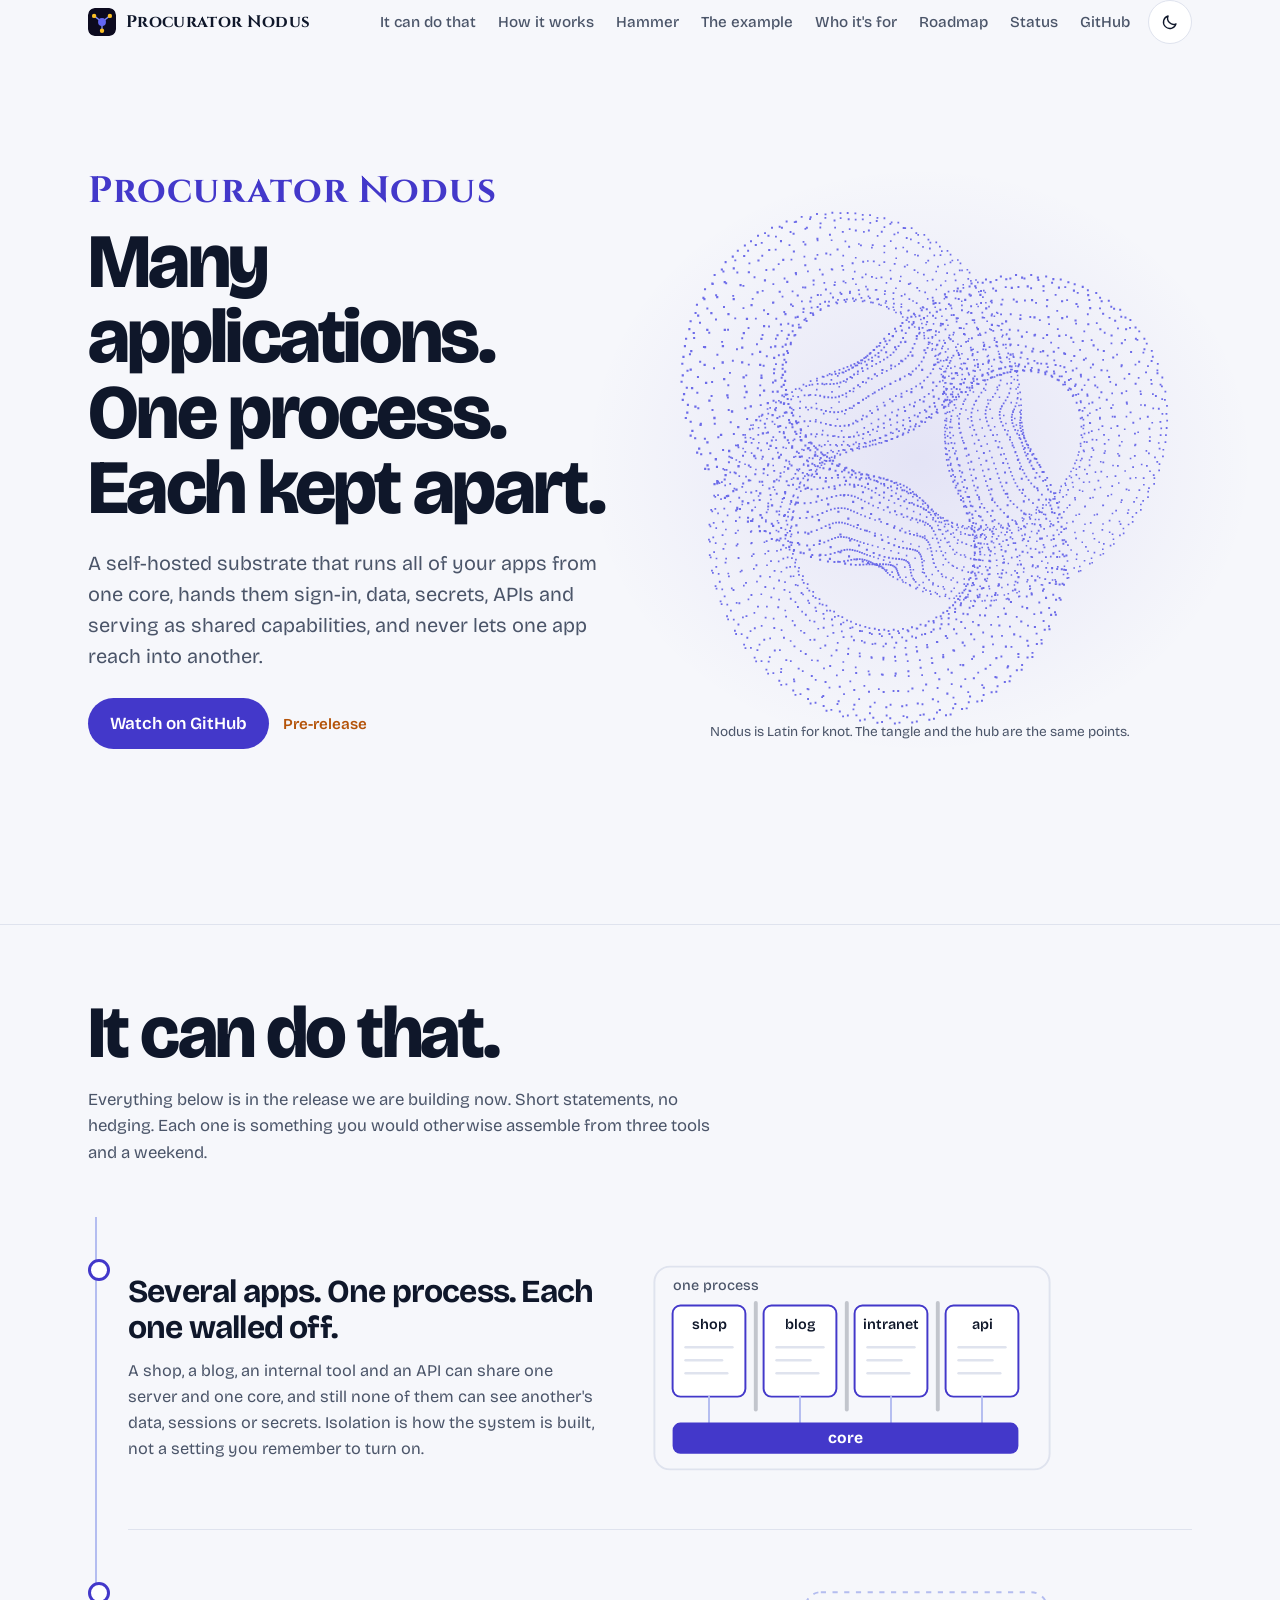
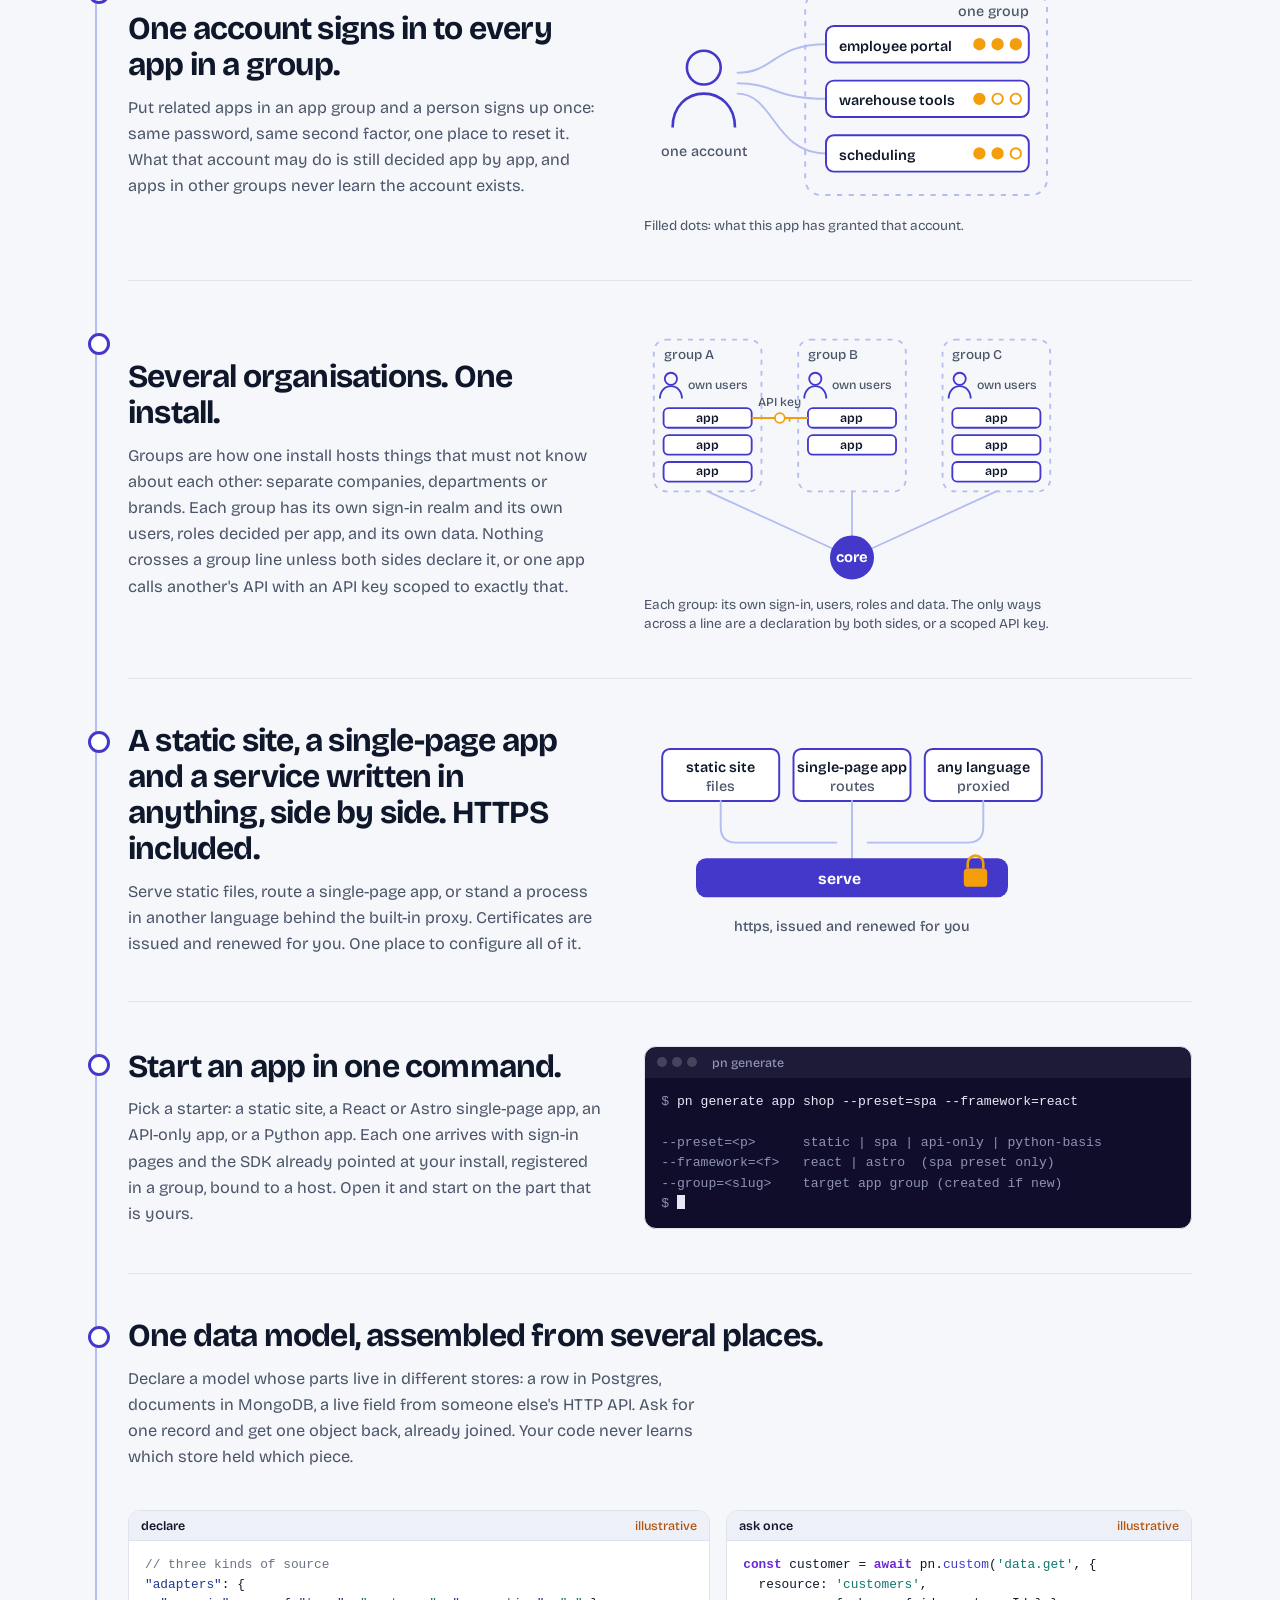
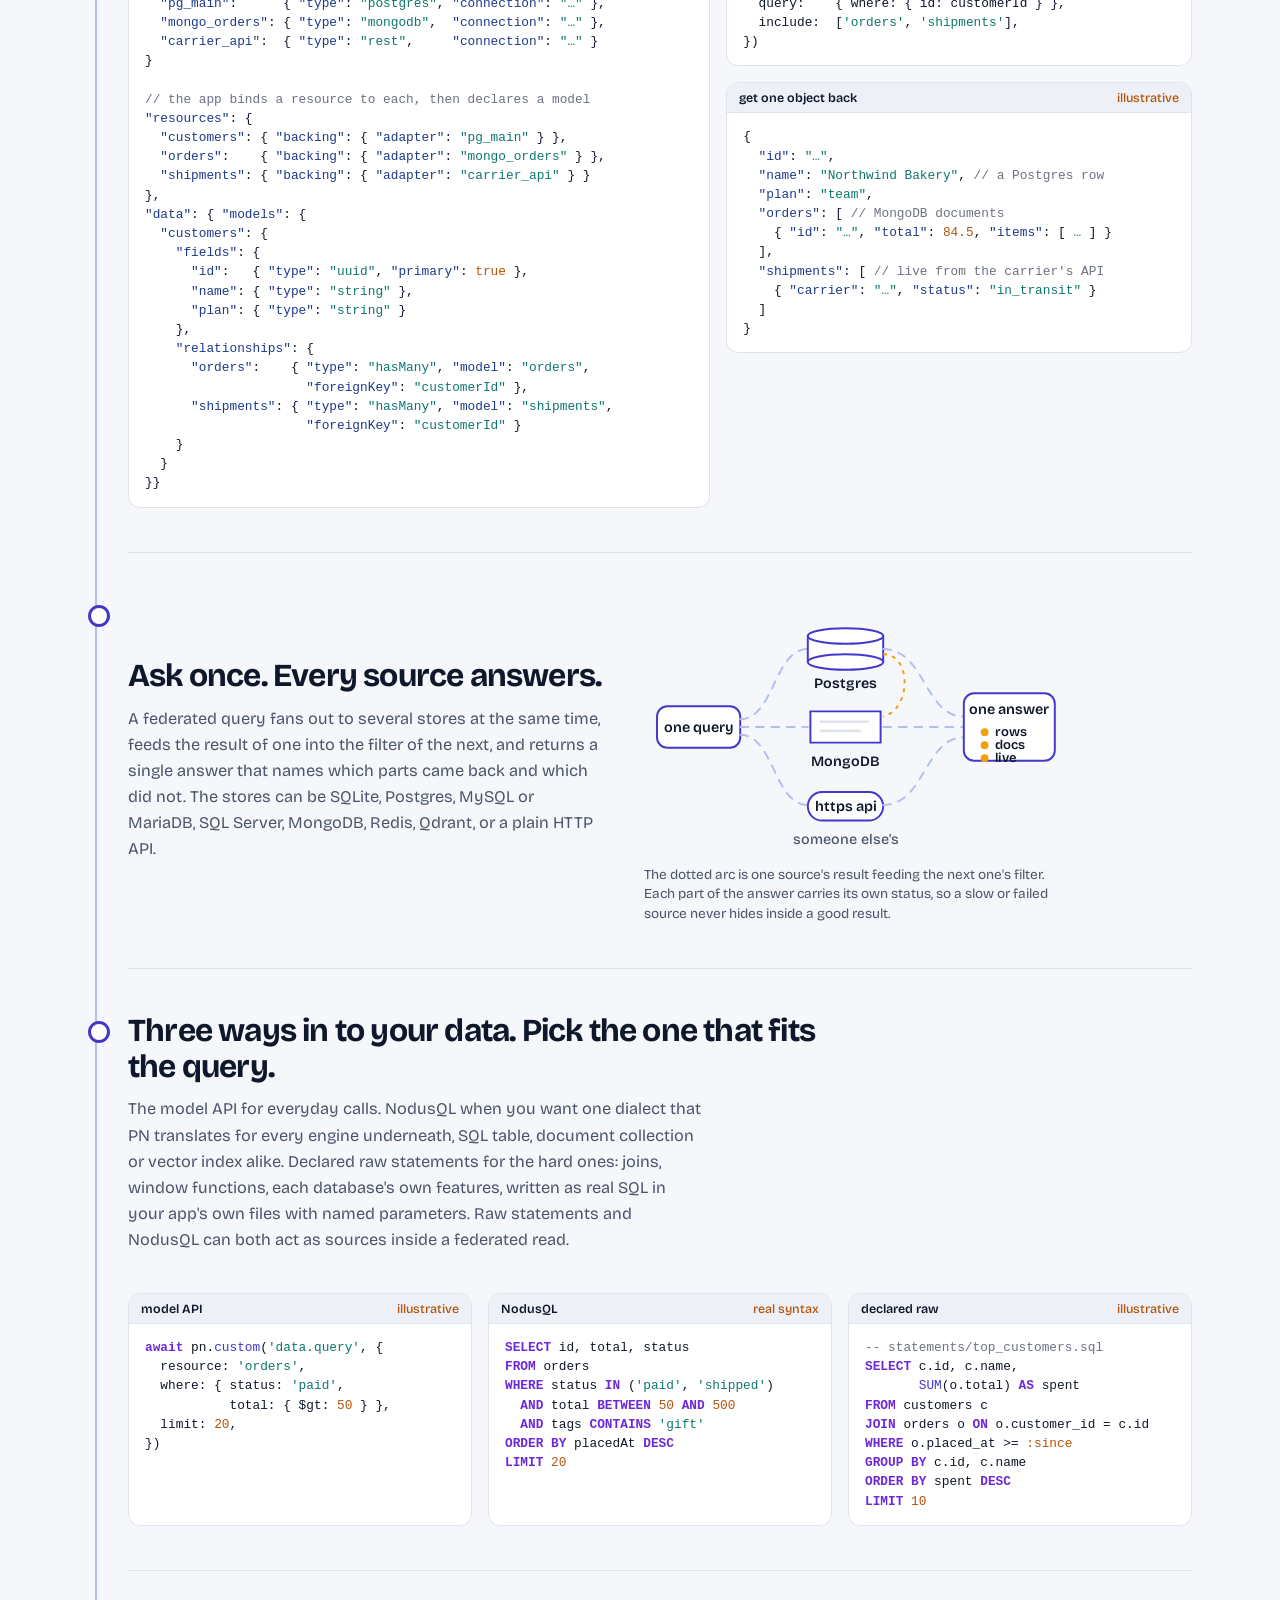
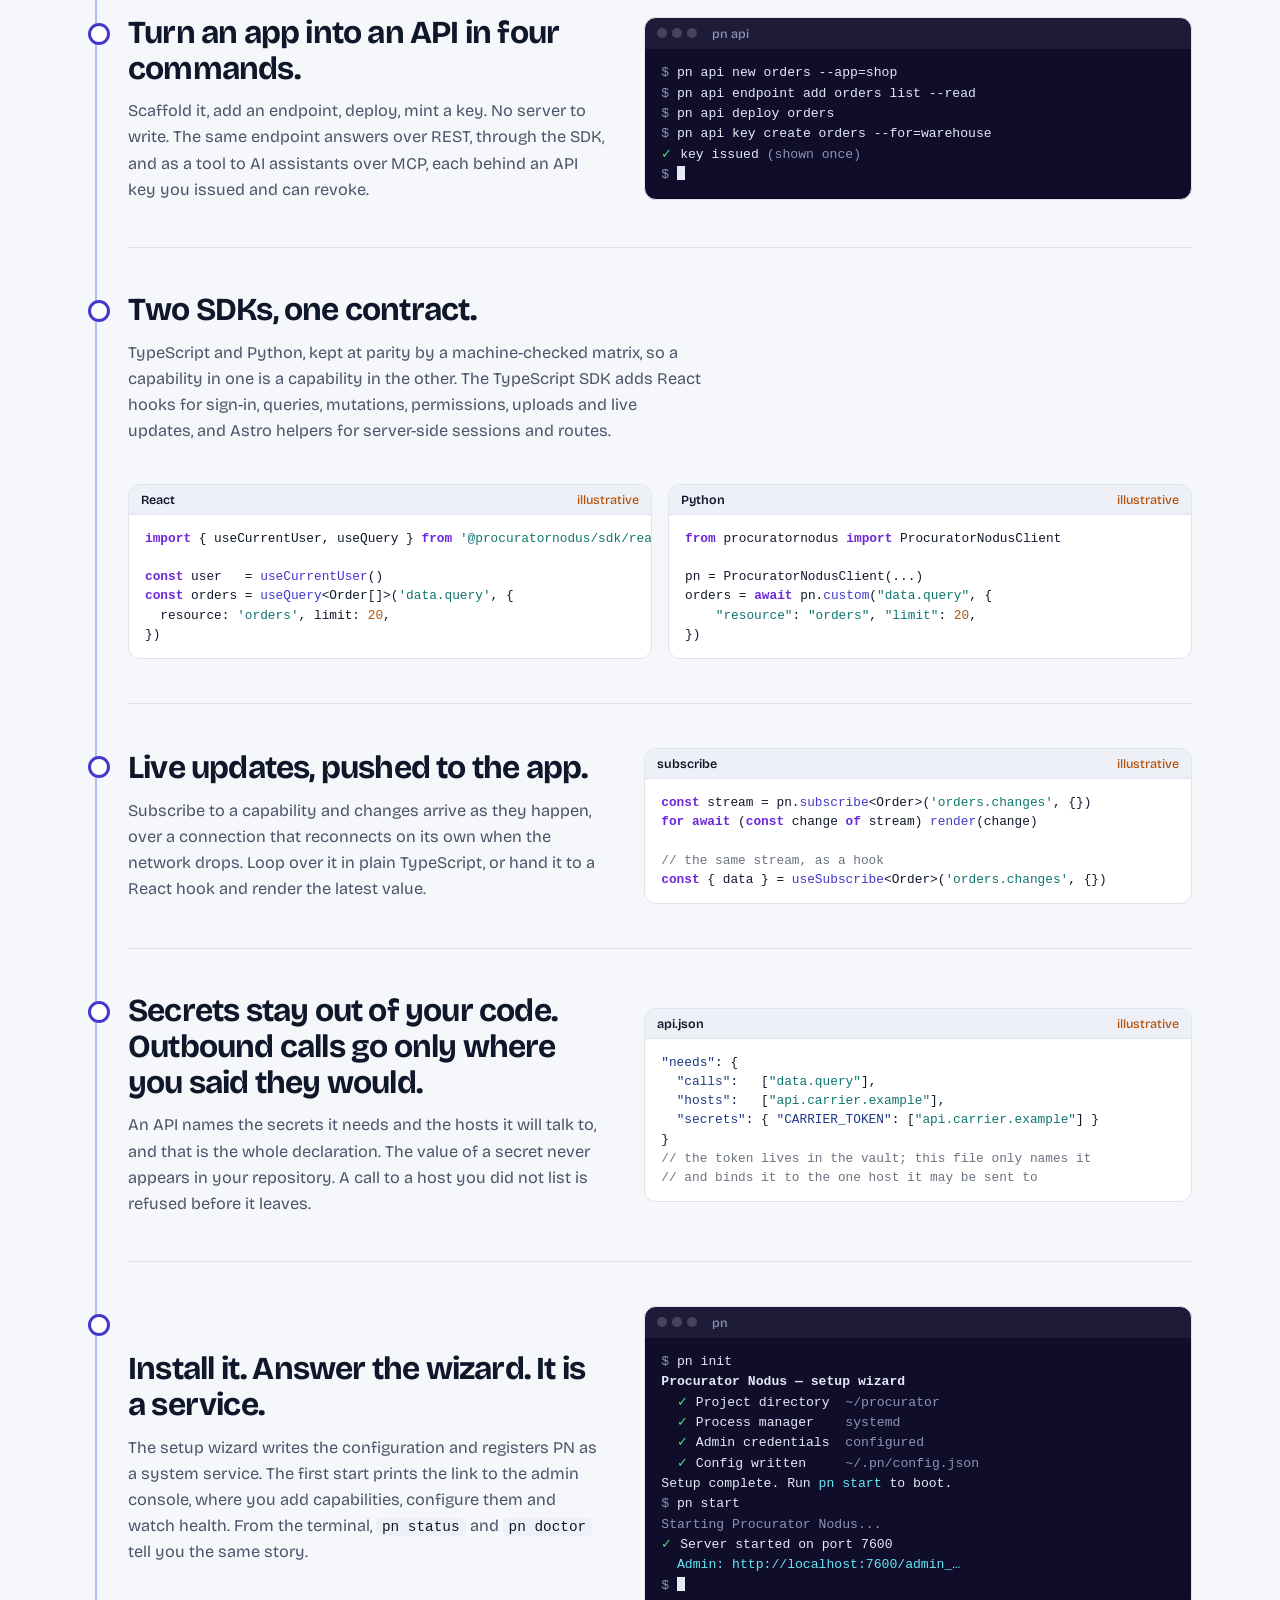
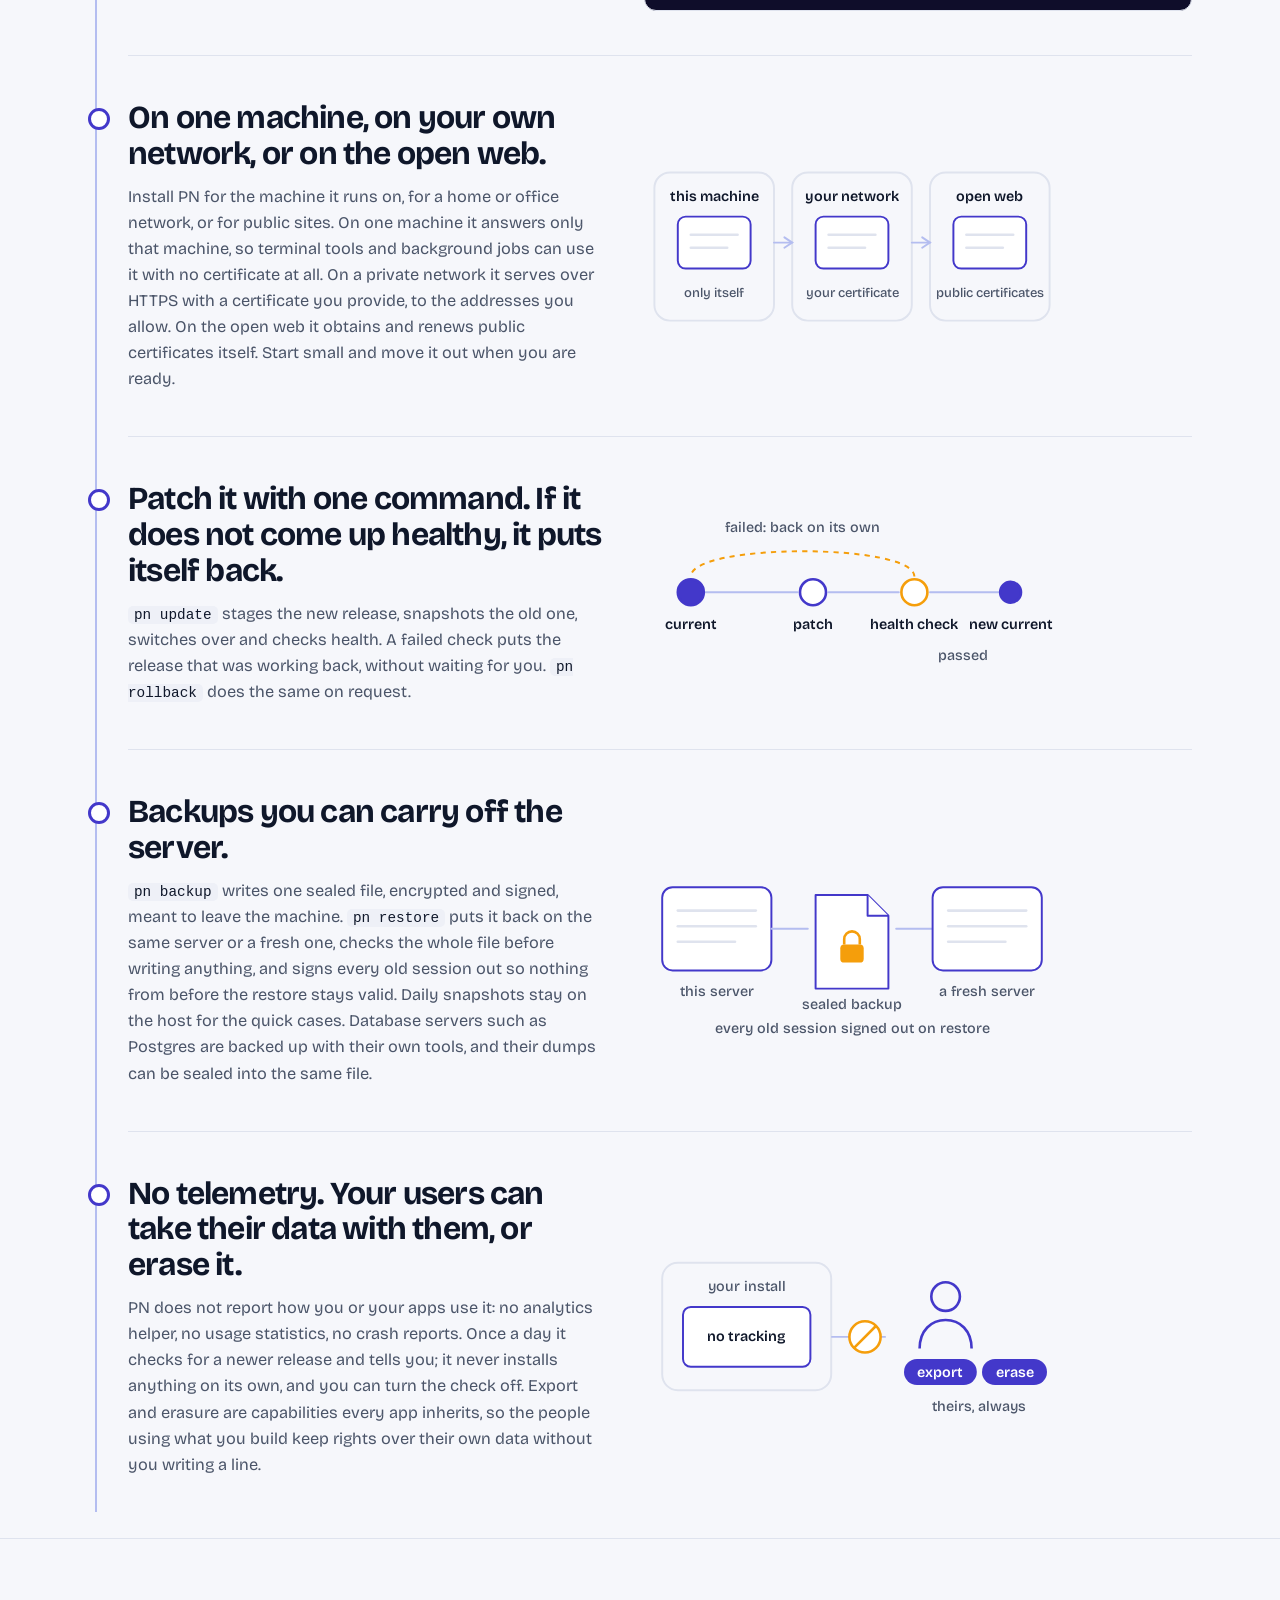
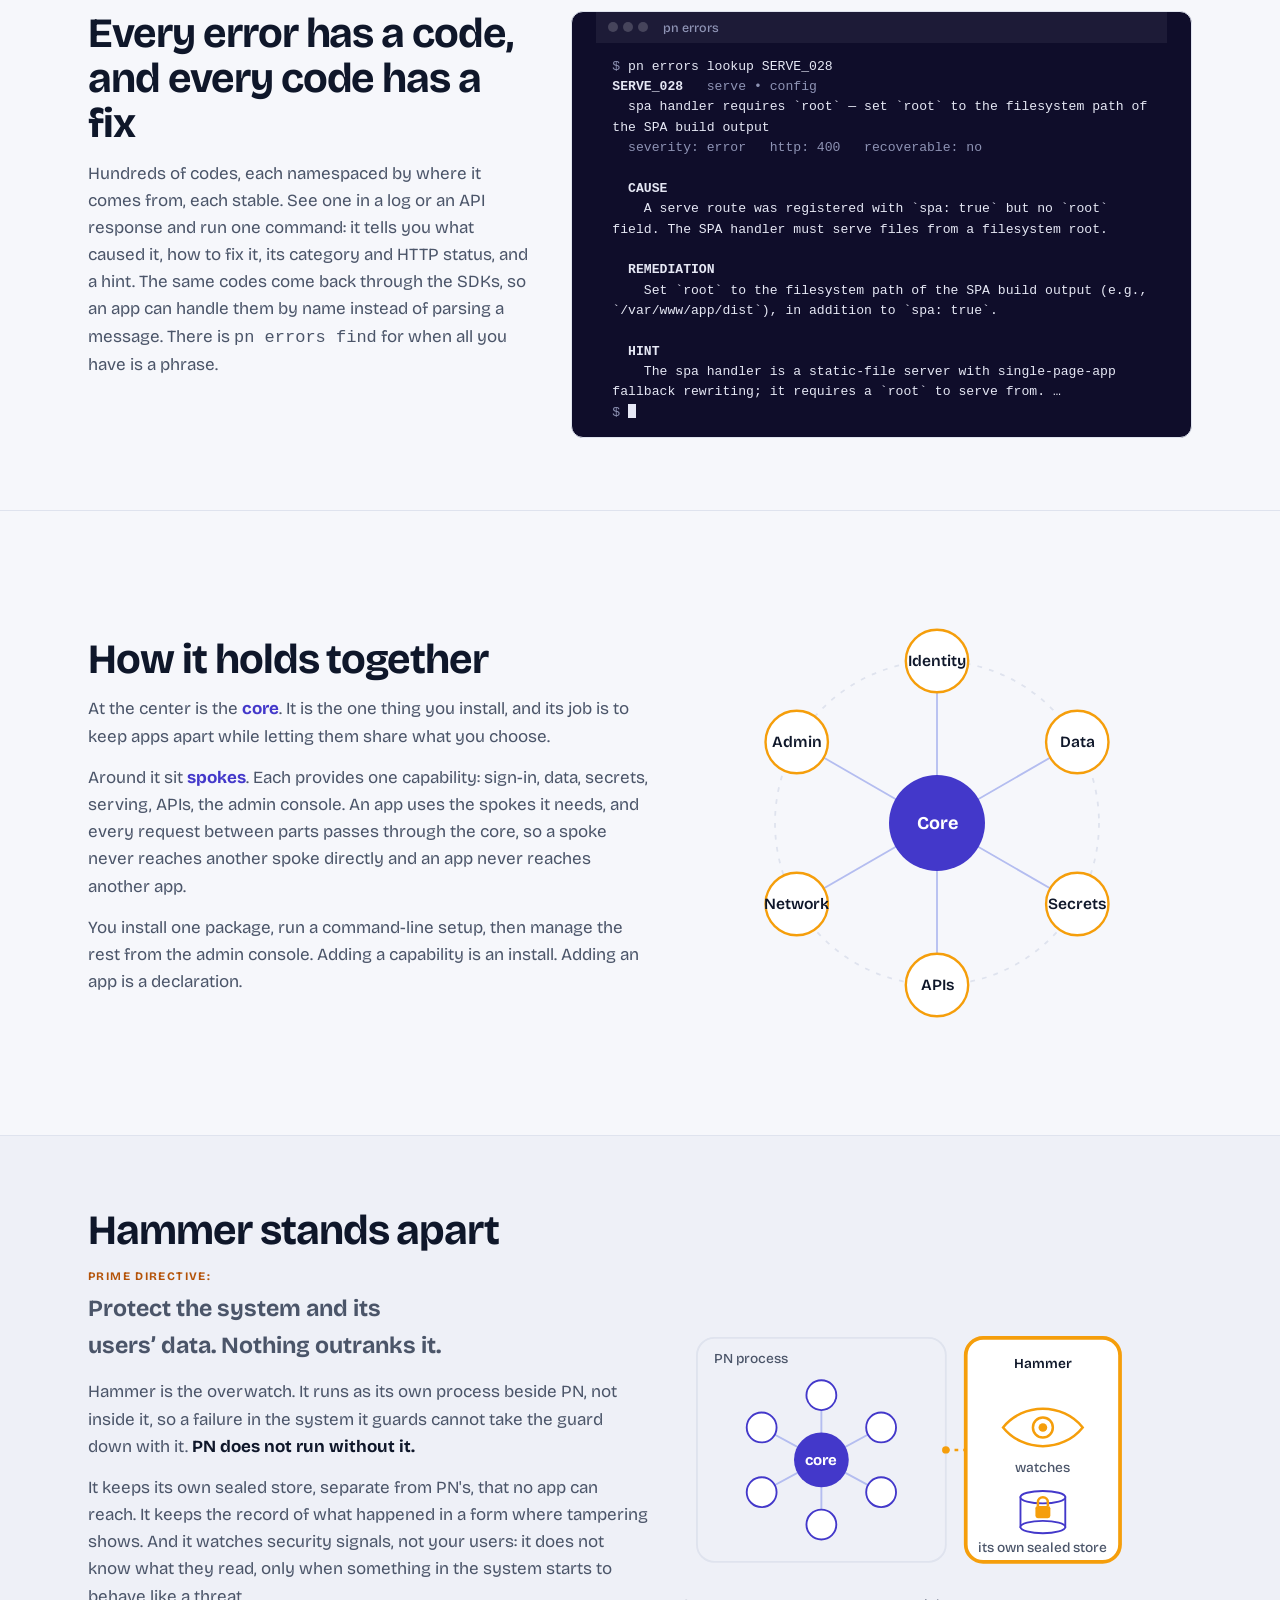
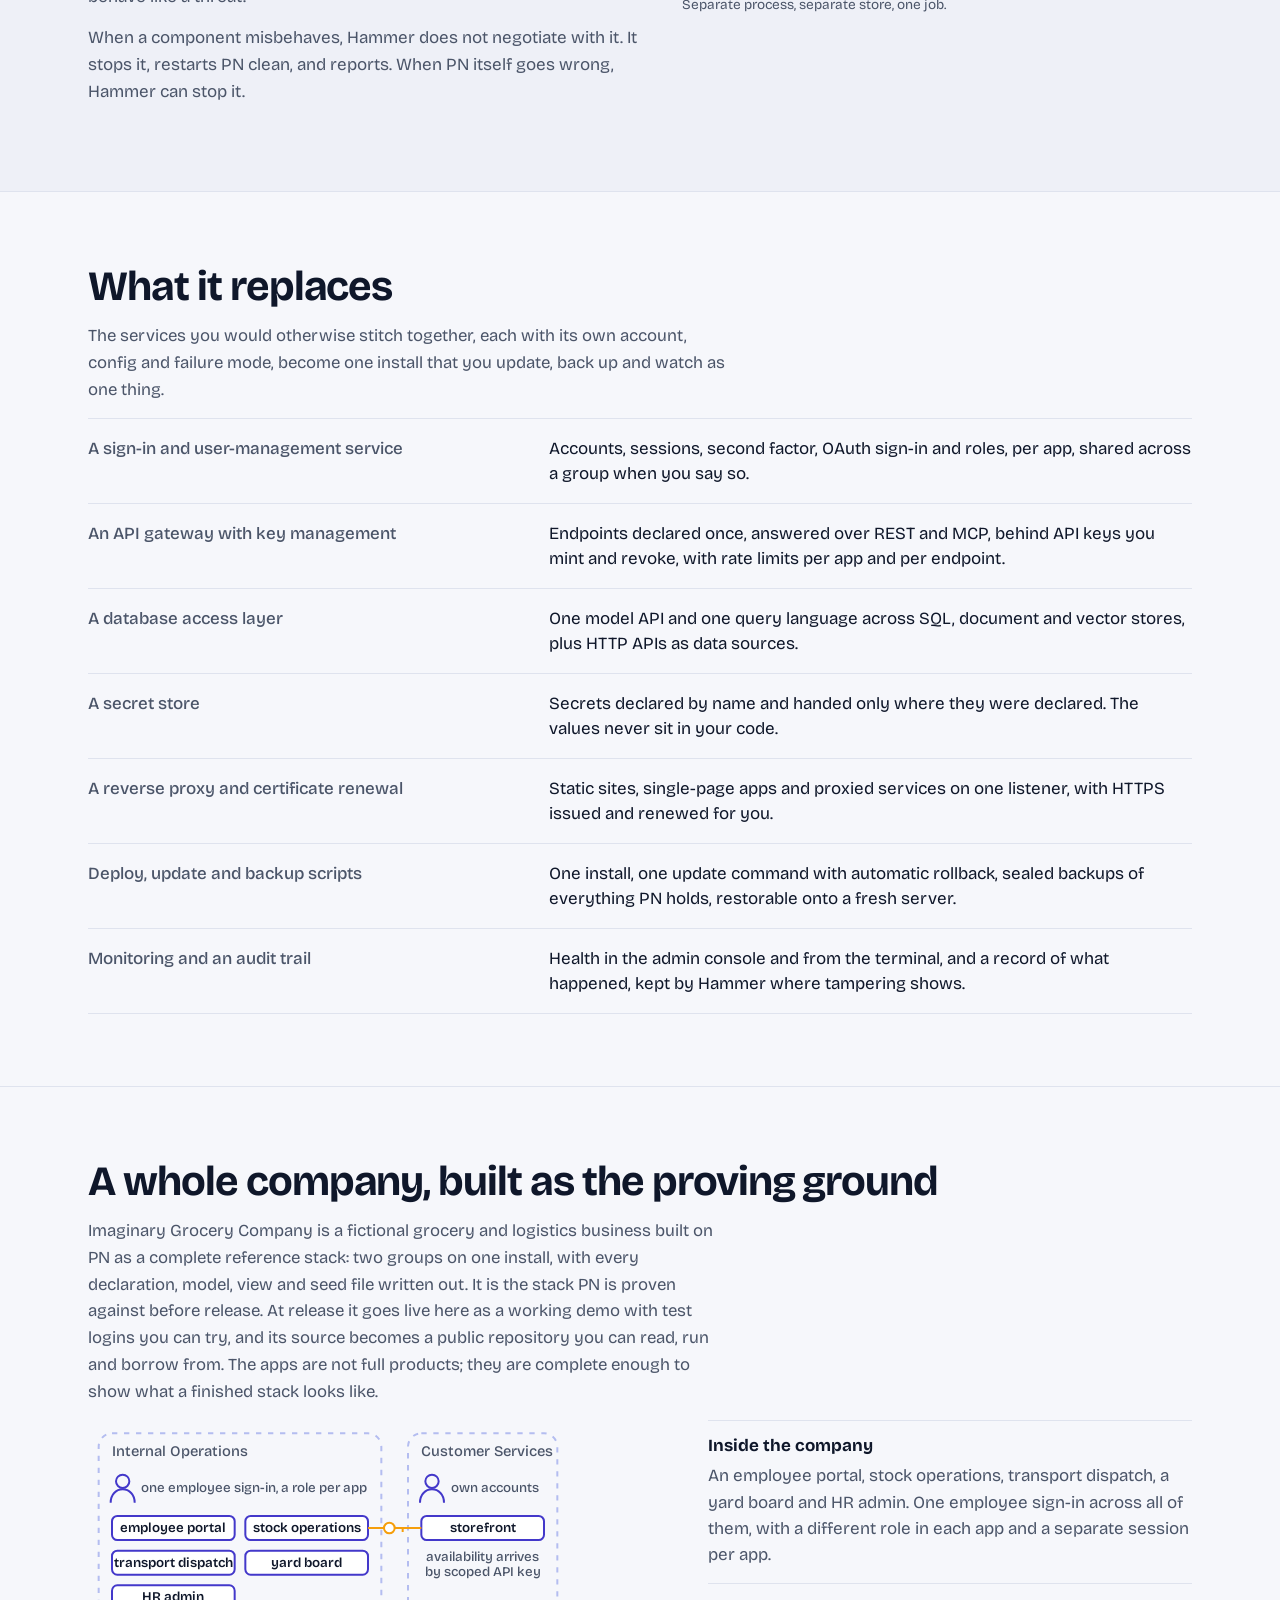
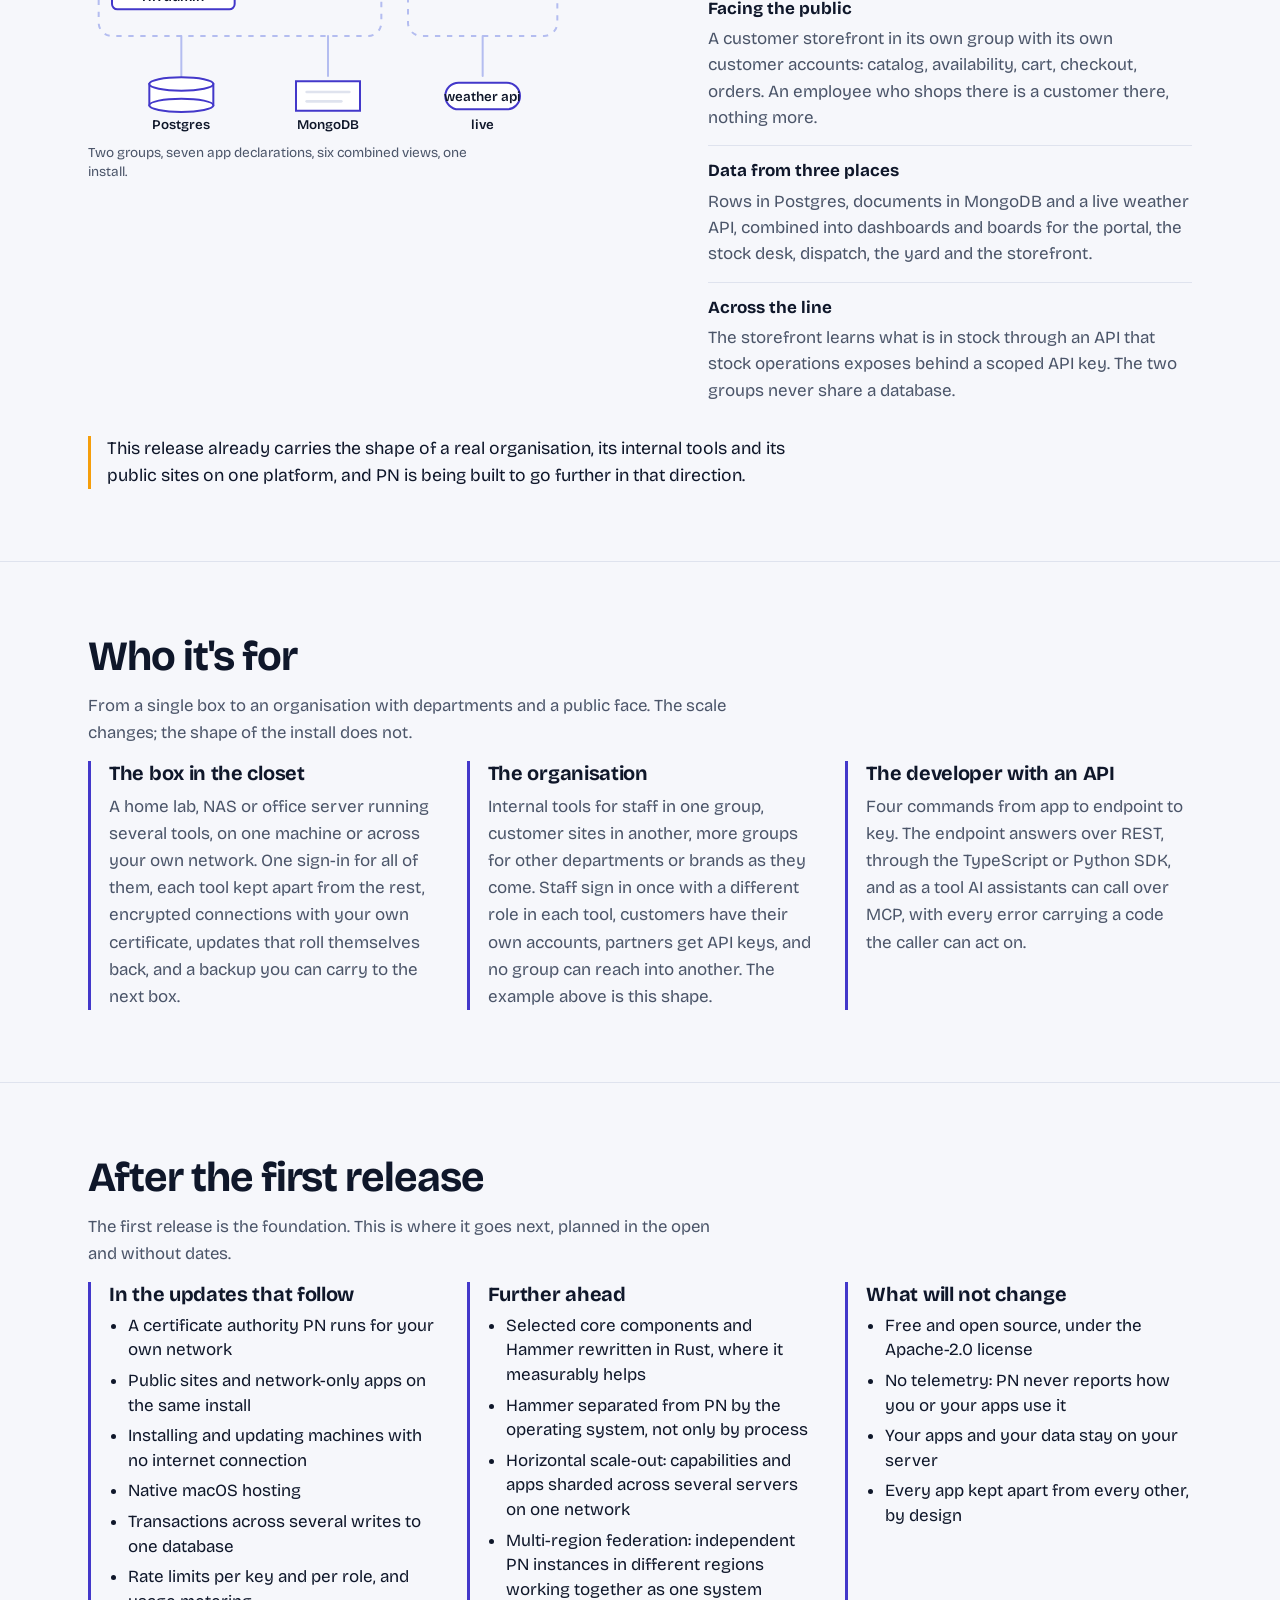
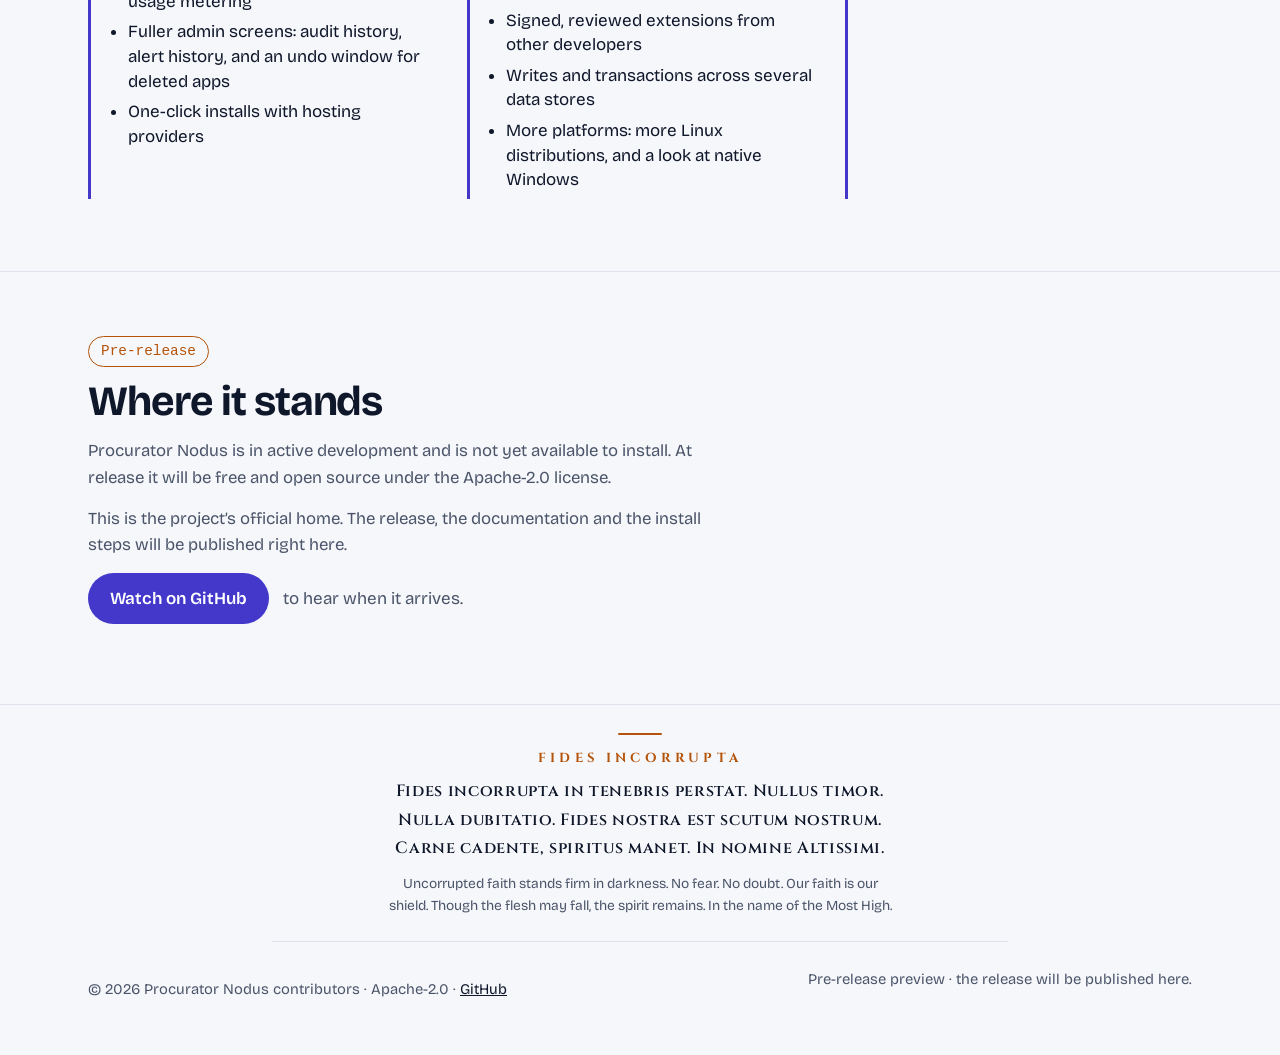
==== index.html @ a63493f1 "site: drop Deno from the more-platforms roadmap bullet" ====
<!doctype html>
<html lang="en">
<head>
<meta charset="utf-8">
<meta name="viewport" content="width=device-width,initial-scale=1">
<meta name="color-scheme" content="light dark">
<title>Procurator Nodus</title>
<meta name="description" content="Procurator Nodus runs many applications on one server from a single core, with identity, data, secrets, APIs and serving as shared capabilities, and keeps every application walled off from the rest. Pre-release. Free and open source at release.">
<meta property="og:title" content="Procurator Nodus">
<meta property="og:description" content="Many applications. One process. Each kept apart.">
<meta property="og:type" content="website">
<meta property="og:url" content="https://procuratornodus.com/">
<link rel="icon" href="favicon.svg" type="image/svg+xml">
<link rel="stylesheet" href="fonts/fonts.css">
<link rel="stylesheet" href="styles.css">
<script>try{var t=localStorage.getItem('pn-theme');if(t==='dark'||t==='light')document.documentElement.setAttribute('data-theme',t)}catch(e){}</script>
</head>
<body>
<a class="skip" href="#main">Skip to content</a>

<header class="top">
  <div class="wrap top-row">
    <a class="brand" href="./"><img src="favicon.svg" alt="" width="28" height="28"><span>Procurator Nodus</span></a>
    <nav class="nav" id="nav" aria-label="Page">
      <button type="button" class="menu-btn" id="menu-btn" aria-expanded="false" aria-controls="menu" aria-label="Page menu" hidden>
        <svg viewBox="0 0 24 24" aria-hidden="true" focusable="false"><path class="bars" d="M4 7h16M4 12h16M4 17h16"/><path class="x" d="M6 6l12 12M18 6 6 18"/></svg><span>Menu</span>
      </button>
      <ul class="menu" id="menu">
        <li><a href="#can">It can do that</a></li>
        <li><a href="#how">How it works</a></li>
        <li><a href="#hammer">Hammer</a></li>
        <li><a href="#igc">The example</a></li>
        <li><a href="#who">Who it's for</a></li>
        <li><a href="#roadmap">Roadmap</a></li>
        <li><a href="#status">Status</a></li>
        <li><a href="https://github.com/ProcuratorNodus">GitHub</a></li>
      </ul>
      <button type="button" class="theme" id="theme" aria-label="Switch to dark theme" aria-pressed="false">
        <svg viewBox="0 0 24 24" width="18" height="18" aria-hidden="true" focusable="false"><path class="sun" d="M12 4.5V2m0 20v-2.5M4.5 12H2m20 0h-2.5M6.1 6.1 4.3 4.3m15.4 15.4-1.8-1.8M6.1 17.9l-1.8 1.8M19.7 4.3l-1.8 1.8M12 7.5a4.5 4.5 0 1 0 0 9 4.5 4.5 0 0 0 0-9Z"/><path class="moon" d="M20 14.5A8 8 0 0 1 9.5 4a8.5 8.5 0 1 0 10.5 10.5Z"/></svg>
      </button>
    </nav>
  </div>
</header>

<main id="main">

  <!-- ─────────────── HERO: the knot ─────────────── -->
  <section class="hero" aria-labelledby="h1">
    <div class="wrap hero-grid">
      <div class="hero-text">
        <h1 id="h1" class="wordmark">Procurator Nodus</h1>
        <p class="statement">Many applications.<br>One process.<br>Each kept apart.</p>
        <p class="lede">A self-hosted substrate that runs all of your apps from one core, hands them sign-in, data, secrets, APIs and serving as shared capabilities, and never lets one app reach into another.</p>
        <div class="actions">
          <a class="btn" href="https://github.com/ProcuratorNodus">Watch on GitHub</a>
          <span class="pill">Pre-release</span>
        </div>
      </div>

      <div class="knot" id="knot">
        <svg class="knot-fallback" viewBox="0 0 64 64" role="img" aria-label="A trefoil knot drawn as a single looping line">
          <path d="M32 40.2 35.56 39.98 39.03 39.34 42.32 38.28 45.35 36.86 48.03 35.11 50.3 33.1 52.11 30.89 53.42 28.57 54.2 26.2 54.43 23.88 54.13 21.69 53.3 19.7 51.99 17.99 50.25 16.63 48.12 15.67 45.68 15.17 43.02 15.13 40.2 15.6 37.32 16.56 34.47 18.01 31.72 19.92 29.16 22.24 26.87 24.92 24.9 27.9 23.31 31.09 22.13 34.42 21.4 37.8 21.12 41.13 21.29 44.33 21.9 47.3 22.9 49.97 24.26 52.27 25.92 54.12 27.81 55.49 29.87 56.32 32 56.6 34.13 56.32 36.19 55.49 38.08 54.12 39.74 52.27 41.1 49.97 42.1 47.3 42.71 44.33 42.88 41.13 42.6 37.8 41.87 34.42 40.69 31.09 39.1 27.9 37.13 24.92 34.84 22.24 32.28 19.92 29.53 18.01 26.68 16.56 23.8 15.6 20.98 15.13 18.32 15.17 15.88 15.67 13.75 16.63 12.01 17.99 10.7 19.7 9.87 21.69 9.57 23.88 9.8 26.2 10.58 28.57 11.89 30.89 13.7 33.1 15.97 35.11 18.65 36.86 21.68 38.28 24.97 39.34 28.44 39.98 32 40.2Z" fill="none" stroke="currentColor" stroke-width="2.6" stroke-linecap="round" stroke-linejoin="round"/>
        </svg>
        <canvas id="knot-canvas" class="knot-canvas" aria-hidden="true"></canvas>
        <p class="knot-note">Nodus is Latin for knot. The tangle and the hub are the same points.</p>
      </div>
    </div>
  </section>

  <!-- ─────────────── IT CAN DO THAT ─────────────── -->
  <section class="can" id="can" aria-labelledby="can-h">
    <div class="wrap">
      <h2 id="can-h" class="big">It can do that.</h2>
      <p class="intro">Everything below is in the release we are building now. Short statements, no hedging. Each one is something you would otherwise assemble from three tools and a weekend.</p>

      <ol class="ledger">

        <!-- 1 · isolation -->
        <li class="row">
          <div class="say">
            <h3>Several apps. One process. Each one walled off.</h3>
            <p>A shop, a blog, an internal tool and an API can share one server and one core, and still none of them can see another's data, sessions or secrets. Isolation is how the system is built, not a setting you remember to turn on.</p>
          </div>
          <figure class="vis">
            <svg class="vg" viewBox="0 0 320 180" role="img" aria-label="Four apps standing side by side inside one process, separated by walls, all connected downward to one core">
              <rect class="frame" x="8" y="12" width="304" height="156" rx="12"/>
              <text class="lbl muted" x="22" y="30">one process</text>
              <g class="walls"><line x1="86" y1="40" x2="86" y2="122"/><line x1="156" y1="40" x2="156" y2="122"/><line x1="226" y1="40" x2="226" y2="122"/></g>
              <g class="app"><rect x="22" y="42" width="56" height="70" rx="6"/><text class="lbl" x="50" y="60" text-anchor="middle">shop</text><line x1="32" y1="74" x2="68" y2="74"/><line x1="32" y1="84" x2="60" y2="84"/><line x1="32" y1="94" x2="64" y2="94"/></g>
              <g class="app"><rect x="92" y="42" width="56" height="70" rx="6"/><text class="lbl" x="120" y="60" text-anchor="middle">blog</text><line x1="102" y1="74" x2="138" y2="74"/><line x1="102" y1="84" x2="128" y2="84"/><line x1="102" y1="94" x2="134" y2="94"/></g>
              <g class="app"><rect x="162" y="42" width="56" height="70" rx="6"/><text class="lbl" x="190" y="60" text-anchor="middle">intranet</text><line x1="172" y1="74" x2="208" y2="74"/><line x1="172" y1="84" x2="198" y2="84"/><line x1="172" y1="94" x2="204" y2="94"/></g>
              <g class="app"><rect x="232" y="42" width="56" height="70" rx="6"/><text class="lbl" x="260" y="60" text-anchor="middle">api</text><line x1="242" y1="74" x2="278" y2="74"/><line x1="242" y1="84" x2="268" y2="84"/><line x1="242" y1="94" x2="274" y2="94"/></g>
              <g class="ln"><line x1="50" y1="112" x2="50" y2="132"/><line x1="120" y1="112" x2="120" y2="132"/><line x1="190" y1="112" x2="190" y2="132"/><line x1="260" y1="112" x2="260" y2="132"/></g>
              <rect class="core" x="22" y="132" width="266" height="24" rx="6"/>
              <text class="corelbl" x="155" y="148" text-anchor="middle">core</text>
            </svg>
          </figure>
        </li>

        <!-- 2 · group identity -->
        <li class="row">
          <div class="say">
            <h3>One account signs in to every app in a group.</h3>
            <p>Put related apps in an app group and a person signs up once: same password, same second factor, one place to reset it. What that account may do is still decided app by app, and apps in other groups never learn the account exists.</p>
          </div>
          <figure class="vis">
            <svg class="vg" viewBox="0 0 320 180" role="img" aria-label="One person connected to three applications inside a dotted group boundary; each application shows a different set of granted permissions">
              <g class="person"><circle cx="46" cy="72" r="13"/><path d="M22 118c0-16 11-26 24-26s24 10 24 26"/></g>
              <text class="lbl muted" x="46" y="140" text-anchor="middle">one account</text>
              <rect class="group" x="124" y="14" width="186" height="156" rx="12"/>
              <text class="lbl muted" x="296" y="32" text-anchor="end">one group</text>
              <g class="ln"><path d="M72 76 C 100 76, 100 54, 140 54"/><path d="M72 84 C 100 84, 100 96, 140 96"/><path d="M72 92 C 100 92, 100 138, 140 138"/></g>
              <g class="app"><rect x="140" y="40" width="156" height="28" rx="6"/><text class="lbl" x="150" y="59">employee portal</text><g class="dots"><circle cx="258" cy="54" r="4" class="on"/><circle cx="272" cy="54" r="4" class="on"/><circle cx="286" cy="54" r="4" class="on"/></g></g>
              <g class="app"><rect x="140" y="82" width="156" height="28" rx="6"/><text class="lbl" x="150" y="101">warehouse tools</text><g class="dots"><circle cx="258" cy="96" r="4" class="on"/><circle cx="272" cy="96" r="4"/><circle cx="286" cy="96" r="4"/></g></g>
              <g class="app"><rect x="140" y="124" width="156" height="28" rx="6"/><text class="lbl" x="150" y="143">scheduling</text><g class="dots"><circle cx="258" cy="138" r="4" class="on"/><circle cx="272" cy="138" r="4" class="on"/><circle cx="286" cy="138" r="4"/></g></g>
            </svg>
            <figcaption>Filled dots: what this app has granted that account.</figcaption>
          </figure>
        </li>

        <!-- several groups on one install -->
        <li class="row">
          <div class="say">
            <h3>Several organisations. One install.</h3>
            <p>Groups are how one install hosts things that must not know about each other: separate companies, departments or brands. Each group has its own sign-in realm and its own users, roles decided per app, and its own data. Nothing crosses a group line unless both sides declare it, or one app calls another's API with an API key scoped to exactly that.</p>
          </div>
          <figure class="vis">
            <svg class="vg" viewBox="0 0 340 214" role="img" aria-label="Three separate dashed group boundaries, each holding its own users and applications, all standing on one core; a single scoped-key arrow links one application in the first group to one in the second">
              <g class="group-box"><rect class="group" x="8" y="12" width="88" height="124" rx="10"/><text class="lbl muted" x="16" y="28">group A</text><g class="person sm"><circle cx="22" cy="44" r="5"/><path d="M13 60c0-6 4-10 9-10s9 4 9 10"/></g><text class="lbl tiny muted" x="36" y="52">own users</text><g class="app"><rect x="16" y="68" width="72" height="16" rx="4"/><text class="lbl tiny" x="52" y="79" text-anchor="middle">app</text></g><g class="app"><rect x="16" y="90" width="72" height="16" rx="4"/><text class="lbl tiny" x="52" y="101" text-anchor="middle">app</text></g><g class="app"><rect x="16" y="112" width="72" height="16" rx="4"/><text class="lbl tiny" x="52" y="123" text-anchor="middle">app</text></g></g>
              <g class="group-box"><rect class="group" x="126" y="12" width="88" height="124" rx="10"/><text class="lbl muted" x="134" y="28">group B</text><g class="person sm"><circle cx="140" cy="44" r="5"/><path d="M131 60c0-6 4-10 9-10s9 4 9 10"/></g><text class="lbl tiny muted" x="154" y="52">own users</text><g class="app"><rect x="134" y="68" width="72" height="16" rx="4"/><text class="lbl tiny" x="170" y="79" text-anchor="middle">app</text></g><g class="app"><rect x="134" y="90" width="72" height="16" rx="4"/><text class="lbl tiny" x="170" y="101" text-anchor="middle">app</text></g></g>
              <g class="group-box"><rect class="group" x="244" y="12" width="88" height="124" rx="10"/><text class="lbl muted" x="252" y="28">group C</text><g class="person sm"><circle cx="258" cy="44" r="5"/><path d="M249 60c0-6 4-10 9-10s9 4 9 10"/></g><text class="lbl tiny muted" x="272" y="52">own users</text><g class="app"><rect x="252" y="68" width="72" height="16" rx="4"/><text class="lbl tiny" x="288" y="79" text-anchor="middle">app</text></g><g class="app"><rect x="252" y="90" width="72" height="16" rx="4"/><text class="lbl tiny" x="288" y="101" text-anchor="middle">app</text></g><g class="app"><rect x="252" y="112" width="72" height="16" rx="4"/><text class="lbl tiny" x="288" y="123" text-anchor="middle">app</text></g></g>
              <g class="keylink"><line x1="88" y1="76" x2="134" y2="76"/><circle cx="111" cy="76" r="4"/><line x1="115" y1="76" x2="121" y2="76"/><line x1="119" y1="76" x2="119" y2="79"/></g>
              <text class="lbl tiny muted" x="111" y="66" text-anchor="middle">API key</text>
              <g class="ln"><line x1="52" y1="136" x2="170" y2="190"/><line x1="170" y1="136" x2="170" y2="190"/><line x1="288" y1="136" x2="170" y2="190"/></g>
              <circle class="core" cx="170" cy="190" r="18"/>
              <text class="corelbl" x="170" y="194" text-anchor="middle">core</text>
            </svg>
            <figcaption>Each group: its own sign-in, users, roles and data. The only ways across a line are a declaration by both sides, or a scoped API key.</figcaption>
          </figure>
        </li>

        <!-- 3 · serve -->
        <li class="row">
          <div class="say">
            <h3>A static site, a single-page app and a service written in anything, side by side. HTTPS included.</h3>
            <p>Serve static files, route a single-page app, or stand a process in another language behind the built-in proxy. Certificates are issued and renewed for you. One place to configure all of it.</p>
          </div>
          <figure class="vis">
            <svg class="vg" viewBox="0 0 320 180" role="img" aria-label="Three kinds of application feeding one serving layer that carries an HTTPS lock">
              <g class="app"><rect x="14" y="20" width="90" height="40" rx="6"/><text class="lbl" x="59" y="38" text-anchor="middle">static site</text><text class="lbl muted" x="59" y="52" text-anchor="middle">files</text></g>
              <g class="app"><rect x="115" y="20" width="90" height="40" rx="6"/><text class="lbl" x="160" y="38" text-anchor="middle">single-page app</text><text class="lbl muted" x="160" y="52" text-anchor="middle">routes</text></g>
              <g class="app"><rect x="216" y="20" width="90" height="40" rx="6"/><text class="lbl" x="261" y="38" text-anchor="middle">any language</text><text class="lbl muted" x="261" y="52" text-anchor="middle">proxied</text></g>
              <g class="ln"><path d="M59 60 V 80 Q 59 92 71 92 H 148"/><line x1="160" y1="60" x2="160" y2="104"/><path d="M261 60 V 80 Q 261 92 249 92 H 172"/></g>
              <rect class="core" x="40" y="104" width="240" height="30" rx="8"/>
              <text class="corelbl" x="150" y="124" text-anchor="middle">serve</text>
              <g class="lock"><rect x="246" y="112" width="18" height="14" rx="3"/><path d="M249 112v-4a6 6 0 0 1 12 0v4"/></g>
              <text class="lbl muted" x="160" y="160" text-anchor="middle">https, issued and renewed for you</text>
            </svg>
          </figure>
        </li>

        <!-- app starters -->
        <li class="row">
          <div class="say">
            <h3>Start an app in one command.</h3>
            <p>Pick a starter: a static site, a React or Astro single-page app, an API-only app, or a Python app. Each one arrives with sign-in pages and the SDK already pointed at your install, registered in a group, bound to a host. Open it and start on the part that is yours.</p>
          </div>
          <figure class="term">
            <figcaption><span class="dots" aria-hidden="true"><i></i><i></i><i></i></span><span>pn generate</span></figcaption>
<pre><code><span class="pr">$</span> pn generate app shop --preset=spa --framework=react

<span class="dim">--preset=&lt;p&gt;      static | spa | api-only | python-basis</span>
<span class="dim">--framework=&lt;f&gt;   react | astro  (spa preset only)</span>
<span class="dim">--group=&lt;slug&gt;    target app group (created if new)</span>
<span class="pr">$</span> <span class="cur"></span></code></pre>
          </figure>
        </li>

        <!-- 4 · one model, several sources (code) -->
        <li class="row wide">
          <div class="say">
            <h3>One data model, assembled from several places.</h3>
            <p>Declare a model whose parts live in different stores: a row in Postgres, documents in MongoDB, a live field from someone else's HTTP API. Ask for one record and get one object back, already joined. Your code never learns which store held which piece.</p>
          </div>
          <div class="codegrid">
            <figure class="code">
              <figcaption><span>declare</span><em>illustrative</em></figcaption>
<pre><code><span class="c">// three kinds of source</span>
<span class="k">"adapters"</span>: {
  <span class="k">"pg_main"</span>:      { <span class="k">"type"</span>: <span class="s">"postgres"</span>, <span class="k">"connection"</span>: <span class="s">"…"</span> },
  <span class="k">"mongo_orders"</span>: { <span class="k">"type"</span>: <span class="s">"mongodb"</span>,  <span class="k">"connection"</span>: <span class="s">"…"</span> },
  <span class="k">"carrier_api"</span>:  { <span class="k">"type"</span>: <span class="s">"rest"</span>,     <span class="k">"connection"</span>: <span class="s">"…"</span> }
}

<span class="c">// the app binds a resource to each, then declares a model</span>
<span class="k">"resources"</span>: {
  <span class="k">"customers"</span>: { <span class="k">"backing"</span>: { <span class="k">"adapter"</span>: <span class="s">"pg_main"</span> } },
  <span class="k">"orders"</span>:    { <span class="k">"backing"</span>: { <span class="k">"adapter"</span>: <span class="s">"mongo_orders"</span> } },
  <span class="k">"shipments"</span>: { <span class="k">"backing"</span>: { <span class="k">"adapter"</span>: <span class="s">"carrier_api"</span> } }
},
<span class="k">"data"</span>: { <span class="k">"models"</span>: {
  <span class="k">"customers"</span>: {
    <span class="k">"fields"</span>: {
      <span class="k">"id"</span>:   { <span class="k">"type"</span>: <span class="s">"uuid"</span>, <span class="k">"primary"</span>: <span class="b">true</span> },
      <span class="k">"name"</span>: { <span class="k">"type"</span>: <span class="s">"string"</span> },
      <span class="k">"plan"</span>: { <span class="k">"type"</span>: <span class="s">"string"</span> }
    },
    <span class="k">"relationships"</span>: {
      <span class="k">"orders"</span>:    { <span class="k">"type"</span>: <span class="s">"hasMany"</span>, <span class="k">"model"</span>: <span class="s">"orders"</span>,
                     <span class="k">"foreignKey"</span>: <span class="s">"customerId"</span> },
      <span class="k">"shipments"</span>: { <span class="k">"type"</span>: <span class="s">"hasMany"</span>, <span class="k">"model"</span>: <span class="s">"shipments"</span>,
                     <span class="k">"foreignKey"</span>: <span class="s">"customerId"</span> }
    }
  }
}}</code></pre>
            </figure>
            <div class="codestack">
              <figure class="code">
                <figcaption><span>ask once</span><em>illustrative</em></figcaption>
<pre><code><span class="k2">const</span> customer = <span class="k2">await</span> pn.<span class="f">custom</span>(<span class="s">'data.get'</span>, {
  resource: <span class="s">'customers'</span>,
  query:    { where: { id: customerId } },
  include:  [<span class="s">'orders'</span>, <span class="s">'shipments'</span>],
})</code></pre>
              </figure>
              <figure class="code">
                <figcaption><span>get one object back</span><em>illustrative</em></figcaption>
<pre><code>{
  <span class="k">"id"</span>: <span class="s">"…"</span>,
  <span class="k">"name"</span>: <span class="s">"Northwind Bakery"</span>, <span class="c">// a Postgres row</span>
  <span class="k">"plan"</span>: <span class="s">"team"</span>,
  <span class="k">"orders"</span>: [ <span class="c">// MongoDB documents</span>
    { <span class="k">"id"</span>: <span class="s">"…"</span>, <span class="k">"total"</span>: <span class="n">84.5</span>, <span class="k">"items"</span>: [ <span class="s">…</span> ] }
  ],
  <span class="k">"shipments"</span>: [ <span class="c">// live from the carrier's API</span>
    { <span class="k">"carrier"</span>: <span class="s">"…"</span>, <span class="k">"status"</span>: <span class="s">"in_transit"</span> }
  ]
}</code></pre>
              </figure>
            </div>
          </div>
        </li>

        <!-- 5 · federated -->
        <li class="row">
          <div class="say">
            <h3>Ask once. Every source answers.</h3>
            <p>A federated query fans out to several stores at the same time, feeds the result of one into the filter of the next, and returns a single answer that names which parts came back and which did not. The stores can be SQLite, Postgres, MySQL or MariaDB, SQL Server, MongoDB, Redis, Qdrant, or a plain HTTP API.</p>
          </div>
          <figure class="vis">
            <svg class="vg" viewBox="0 0 320 200" role="img" aria-label="One query fanning out to three different data sources, one source feeding the next, and the results merging into a single answer with a status per part">
              <rect class="qbox" x="10" y="84" width="64" height="32" rx="8"/>
              <text class="lbl" x="42" y="104" text-anchor="middle">one query</text>
              <g class="ln fan"><path d="M74 94 C 100 94, 100 40, 126 40"/><path d="M74 100 C 100 100, 100 100, 126 100"/><path d="M74 106 C 100 106, 100 160, 126 160"/></g>
              <g class="src"><path d="M126 30 h58 v20 h-58z"/><ellipse cx="155" cy="30" rx="29" ry="6"/><ellipse cx="155" cy="50" rx="29" ry="6"/><text class="lbl" x="155" y="70" text-anchor="middle">Postgres</text></g>
              <g class="src"><path d="M128 88 h54 v24 h-54z"/><line x1="136" y1="96" x2="172" y2="96"/><line x1="136" y1="103" x2="166" y2="103"/><text class="lbl" x="155" y="130" text-anchor="middle">MongoDB</text></g>
              <g class="src"><rect x="126" y="150" width="58" height="22" rx="11"/><text class="lbl" x="155" y="165" text-anchor="middle">https api</text><text class="lbl muted" x="155" y="190" text-anchor="middle">someone else's</text></g>
              <path class="ref" d="M184 44 C 206 44, 206 86, 184 92"/>
              <g class="ln merge"><path d="M184 40 C 216 40, 216 92, 246 92"/><path d="M184 100 C 216 100, 216 100, 246 100"/><path d="M184 160 C 216 160, 216 108, 246 108"/></g>
              <rect class="qbox" x="246" y="74" width="70" height="52" rx="8"/>
              <text class="lbl" x="281" y="90" text-anchor="middle">one answer</text>
              <g class="seg"><circle cx="262" cy="104" r="3" class="ok"/><text class="lbl tiny" x="270" y="107">rows</text><circle cx="262" cy="114" r="3" class="ok"/><text class="lbl tiny" x="270" y="117">docs</text><circle cx="262" cy="124" r="3" class="ok"/><text class="lbl tiny" x="270" y="127">live</text></g>
            </svg>
            <figcaption>The dotted arc is one source's result feeding the next one's filter. Each part of the answer carries its own status, so a slow or failed source never hides inside a good result.</figcaption>
          </figure>
        </li>

        <!-- three ways in to data -->
        <li class="row wide">
          <div class="say">
            <h3>Three ways in to your data. Pick the one that fits the query.</h3>
            <p>The model API for everyday calls. NodusQL when you want one dialect that PN translates for every engine underneath, SQL table, document collection or vector index alike. Declared raw statements for the hard ones: joins, window functions, each database's own features, written as real SQL in your app's own files with named parameters. Raw statements and NodusQL can both act as sources inside a federated read.</p>
          </div>
          <div class="codetrio">
            <figure class="code">
              <figcaption><span>model API</span><em>illustrative</em></figcaption>
<pre><code><span class="k2">await</span> pn.<span class="f">custom</span>(<span class="s">'data.query'</span>, {
  resource: <span class="s">'orders'</span>,
  where: { status: <span class="s">'paid'</span>,
           total: { $gt: <span class="n">50</span> } },
  limit: <span class="n">20</span>,
})</code></pre>
            </figure>
            <figure class="code">
              <figcaption><span>NodusQL</span><em>real syntax</em></figcaption>
<pre><code><span class="k2">SELECT</span> id, total, status
<span class="k2">FROM</span> orders
<span class="k2">WHERE</span> status <span class="k2">IN</span> (<span class="s">'paid'</span>, <span class="s">'shipped'</span>)
  <span class="k2">AND</span> total <span class="k2">BETWEEN</span> <span class="n">50</span> <span class="k2">AND</span> <span class="n">500</span>
  <span class="k2">AND</span> tags <span class="k2">CONTAINS</span> <span class="s">'gift'</span>
<span class="k2">ORDER BY</span> placedAt <span class="k2">DESC</span>
<span class="k2">LIMIT</span> <span class="n">20</span></code></pre>
            </figure>
            <figure class="code">
              <figcaption><span>declared raw</span><em>illustrative</em></figcaption>
<pre><code><span class="c">-- statements/top_customers.sql</span>
<span class="k2">SELECT</span> c.id, c.name,
       <span class="f">SUM</span>(o.total) <span class="k2">AS</span> spent
<span class="k2">FROM</span> customers c
<span class="k2">JOIN</span> orders o <span class="k2">ON</span> o.customer_id = c.id
<span class="k2">WHERE</span> o.placed_at &gt;= <span class="n">:since</span>
<span class="k2">GROUP BY</span> c.id, c.name
<span class="k2">ORDER BY</span> spent <span class="k2">DESC</span>
<span class="k2">LIMIT</span> <span class="n">10</span></code></pre>
            </figure>
          </div>
        </li>

        <!-- 7 · API builder -->
        <li class="row">
          <div class="say">
            <h3>Turn an app into an API in four commands.</h3>
            <p>Scaffold it, add an endpoint, deploy, mint a key. No server to write. The same endpoint answers over REST, through the SDK, and as a tool to AI assistants over MCP, each behind an API key you issued and can revoke.</p>
          </div>
          <figure class="term">
            <figcaption><span class="dots" aria-hidden="true"><i></i><i></i><i></i></span><span>pn api</span></figcaption>
<pre><code><span class="pr">$</span> pn api new orders --app=shop
<span class="pr">$</span> pn api endpoint add orders list --read
<span class="pr">$</span> pn api deploy orders
<span class="pr">$</span> pn api key create orders --for=warehouse
<span class="ok">✓</span> key issued <span class="dim">(shown once)</span>
<span class="pr">$</span> <span class="cur"></span></code></pre>
          </figure>
        </li>

        <!-- two SDKs -->
        <li class="row wide">
          <div class="say">
            <h3>Two SDKs, one contract.</h3>
            <p>TypeScript and Python, kept at parity by a machine-checked matrix, so a capability in one is a capability in the other. The TypeScript SDK adds React hooks for sign-in, queries, mutations, permissions, uploads and live updates, and Astro helpers for server-side sessions and routes.</p>
          </div>
          <div class="codepair">
            <figure class="code">
              <figcaption><span>React</span><em>illustrative</em></figcaption>
<pre><code><span class="k2">import</span> { useCurrentUser, useQuery } <span class="k2">from</span> <span class="s">'@procuratornodus/sdk/react'</span>

<span class="k2">const</span> user   = <span class="f">useCurrentUser</span>()
<span class="k2">const</span> orders = <span class="f">useQuery</span>&lt;Order[]&gt;(<span class="s">'data.query'</span>, {
  resource: <span class="s">'orders'</span>, limit: <span class="n">20</span>,
})</code></pre>
            </figure>
            <figure class="code">
              <figcaption><span>Python</span><em>illustrative</em></figcaption>
<pre><code><span class="k2">from</span> procuratornodus <span class="k2">import</span> ProcuratorNodusClient

pn = ProcuratorNodusClient(...)
orders = <span class="k2">await</span> pn.<span class="f">custom</span>(<span class="s">"data.query"</span>, {
    <span class="s">"resource"</span>: <span class="s">"orders"</span>, <span class="s">"limit"</span>: <span class="n">20</span>,
})</code></pre>
            </figure>
          </div>
        </li>

        <!-- live updates -->
        <li class="row">
          <div class="say">
            <h3>Live updates, pushed to the app.</h3>
            <p>Subscribe to a capability and changes arrive as they happen, over a connection that reconnects on its own when the network drops. Loop over it in plain TypeScript, or hand it to a React hook and render the latest value.</p>
          </div>
          <figure class="code">
            <figcaption><span>subscribe</span><em>illustrative</em></figcaption>
<pre><code><span class="k2">const</span> stream = pn.<span class="f">subscribe</span>&lt;Order&gt;(<span class="s">'orders.changes'</span>, {})
<span class="k2">for await</span> (<span class="k2">const</span> change <span class="k2">of</span> stream) <span class="f">render</span>(change)

<span class="c">// the same stream, as a hook</span>
<span class="k2">const</span> { data } = <span class="f">useSubscribe</span>&lt;Order&gt;(<span class="s">'orders.changes'</span>, {})</code></pre>
          </figure>
        </li>

        <!-- 8 · secrets + declared hosts -->
        <li class="row">
          <div class="say">
            <h3>Secrets stay out of your code. Outbound calls go only where you said they would.</h3>
            <p>An API names the secrets it needs and the hosts it will talk to, and that is the whole declaration. The value of a secret never appears in your repository. A call to a host you did not list is refused before it leaves.</p>
          </div>
          <figure class="code">
            <figcaption><span>api.json</span><em>illustrative</em></figcaption>
<pre><code><span class="k">"needs"</span>: {
  <span class="k">"calls"</span>:   [<span class="s">"data.query"</span>],
  <span class="k">"hosts"</span>:   [<span class="s">"api.carrier.example"</span>],
  <span class="k">"secrets"</span>: { <span class="k">"CARRIER_TOKEN"</span>: [<span class="s">"api.carrier.example"</span>] }
}
<span class="c">// the token lives in the vault; this file only names it</span>
<span class="c">// and binds it to the one host it may be sent to</span></code></pre>
          </figure>
        </li>

        <!-- 9 · install -->
        <li class="row">
          <div class="say">
            <h3>Install it. Answer the wizard. It is a service.</h3>
            <p>The setup wizard writes the configuration and registers PN as a system service. The first start prints the link to the admin console, where you add capabilities, configure them and watch health. From the terminal, <code>pn status</code> and <code>pn doctor</code> tell you the same story.</p>
          </div>
          <figure class="term">
            <figcaption><span class="dots" aria-hidden="true"><i></i><i></i><i></i></span><span>pn</span></figcaption>
<pre><code><span class="pr">$</span> pn init
<b>Procurator Nodus — setup wizard</b>
  <span class="ok">✓</span> Project directory  <span class="dim">~/procurator</span>
  <span class="ok">✓</span> Process manager    <span class="dim">systemd</span>
  <span class="ok">✓</span> Admin credentials  <span class="dim">configured</span>
  <span class="ok">✓</span> Config written     <span class="dim">~/.pn/config.json</span>
Setup complete. Run <span class="cy">pn start</span> to boot.
<span class="pr">$</span> pn start
<span class="dim">Starting Procurator Nodus...</span>
<span class="ok">✓</span> Server started on port 7600
  <span class="cy">Admin: http://localhost:7600/admin_…</span>
<span class="pr">$</span> <span class="cur"></span></code></pre>
          </figure>
        </li>

        <!-- 9b · install positions -->
        <li class="row">
          <div class="say">
            <h3>On one machine, on your own network, or on the open web.</h3>
            <p>Install PN for the machine it runs on, for a home or office network, or for public sites. On one machine it answers only that machine, so terminal tools and background jobs can use it with no certificate at all. On a private network it serves over HTTPS with a certificate you provide, to the addresses you allow. On the open web it obtains and renews public certificates itself. Start small and move it out when you are ready.</p>
          </div>
          <figure class="vis">
            <svg class="vg" viewBox="0 0 320 150" role="img" aria-label="Three install positions side by side: this machine only, your own network with your own certificate, and the open web with public certificates, linked by arrows showing an install can move outward">
              <rect class="frame" x="8" y="18" width="92" height="114" rx="12"/>
              <text class="lbl" x="54" y="40" text-anchor="middle">this machine</text>
              <g class="app"><rect x="26" y="52" width="56" height="40" rx="6"/><line x1="36" y1="66" x2="72" y2="66"/><line x1="36" y1="76" x2="64" y2="76"/></g>
              <text class="lbl muted tiny" x="54" y="114" text-anchor="middle">only itself</text>
              <rect class="frame" x="114" y="18" width="92" height="114" rx="12"/>
              <text class="lbl" x="160" y="40" text-anchor="middle">your network</text>
              <g class="app"><rect x="132" y="52" width="56" height="40" rx="6"/><line x1="142" y1="66" x2="178" y2="66"/><line x1="142" y1="76" x2="170" y2="76"/></g>
              <text class="lbl muted tiny" x="160" y="114" text-anchor="middle">your certificate</text>
              <rect class="frame" x="220" y="18" width="92" height="114" rx="12"/>
              <text class="lbl" x="266" y="40" text-anchor="middle">open web</text>
              <g class="app"><rect x="238" y="52" width="56" height="40" rx="6"/><line x1="248" y1="66" x2="284" y2="66"/><line x1="248" y1="76" x2="276" y2="76"/></g>
              <text class="lbl muted tiny" x="266" y="114" text-anchor="middle">public certificates</text>
              <g class="ln"><line x1="100" y1="72" x2="114" y2="72"/><path d="M108 68l6 4-6 4"/><line x1="206" y1="72" x2="220" y2="72"/><path d="M214 68l6 4-6 4"/></g>
            </svg>
          </figure>
        </li>

        <!-- 10 · update + rollback -->
        <li class="row">
          <div class="say">
            <h3>Patch it with one command. If it does not come up healthy, it puts itself back.</h3>
            <p><code>pn update</code> stages the new release, snapshots the old one, switches over and checks health. A failed check puts the release that was working back, without waiting for you. <code>pn rollback</code> does the same on request.</p>
          </div>
          <figure class="vis">
            <svg class="vg" viewBox="0 0 320 130" role="img" aria-label="A timeline from the current release to a patch to a health check; a passing check continues forward, a failing check loops back to the current release">
              <g class="ln"><line x1="36" y1="64" x2="118" y2="64"/><line x1="142" y1="64" x2="196" y2="64"/><line x1="220" y1="64" x2="274" y2="64"/></g>
              <circle class="node fill" cx="36" cy="64" r="10"/><text class="lbl" x="36" y="92" text-anchor="middle">current</text>
              <circle class="node" cx="130" cy="64" r="10"/><text class="lbl" x="130" y="92" text-anchor="middle">patch</text>
              <circle class="node amber" cx="208" cy="64" r="10"/><text class="lbl" x="208" y="92" text-anchor="middle">health check</text>
              <circle class="node fill" cx="282" cy="64" r="8"/><text class="lbl" x="282" y="92" text-anchor="middle">new current</text>
              <path class="back" d="M208 52 C 208 26, 36 26, 36 52"/>
              <text class="lbl muted" x="122" y="18" text-anchor="middle">failed: back on its own</text>
              <text class="lbl muted" x="245" y="116" text-anchor="middle">passed</text>
            </svg>
          </figure>
        </li>

        <!-- backups that leave the server -->
        <li class="row">
          <div class="say">
            <h3>Backups you can carry off the server.</h3>
            <p><code>pn backup</code> writes one sealed file, encrypted and signed, meant to leave the machine. <code>pn restore</code> puts it back on the same server or a fresh one, checks the whole file before writing anything, and signs every old session out so nothing from before the restore stays valid. Daily snapshots stay on the host for the quick cases. Database servers such as Postgres are backed up with their own tools, and their dumps can be sealed into the same file.</p>
          </div>
          <figure class="vis">
            <svg class="vg" viewBox="0 0 320 150" role="img" aria-label="A sealed backup file leaving one server and being restored onto a fresh server">
              <g class="app"><rect x="14" y="34" width="84" height="64" rx="8"/><line x1="26" y1="52" x2="86" y2="52"/><line x1="26" y1="64" x2="86" y2="64"/><line x1="26" y1="76" x2="70" y2="76"/></g>
              <text class="lbl muted" x="56" y="118" text-anchor="middle">this server</text>
              <g class="ln"><path d="M98 66 H 126"/><path d="M194 66 H 222"/></g>
              <g class="file"><path d="M132 40 h40 l16 16 v56 h-56z"/><path d="M172 40 v16 h16"/></g>
              <g class="lock"><rect x="151" y="78" width="18" height="14" rx="3"/><path d="M154 78v-4a6 6 0 0 1 12 0v4"/></g>
              <text class="lbl muted" x="160" y="128" text-anchor="middle">sealed backup</text>
              <g class="app"><rect x="222" y="34" width="84" height="64" rx="8"/><line x1="234" y1="52" x2="294" y2="52"/><line x1="234" y1="64" x2="294" y2="64"/><line x1="234" y1="76" x2="278" y2="76"/></g>
              <text class="lbl muted" x="264" y="118" text-anchor="middle">a fresh server</text>
              <text class="lbl muted" x="160" y="146" text-anchor="middle">every old session signed out on restore</text>
            </svg>
          </figure>
        </li>

        <!-- 11 · no telemetry -->
        <li class="row">
          <div class="say">
            <h3>No telemetry. Your users can take their data with them, or erase it.</h3>
            <p>PN does not report how you or your apps use it: no analytics helper, no usage statistics, no crash reports. Once a day it checks for a newer release and tells you; it never installs anything on its own, and you can turn the check off. Export and erasure are capabilities every app inherits, so the people using what you build keep rights over their own data without you writing a line.</p>
          </div>
          <figure class="vis">
            <svg class="vg" viewBox="0 0 320 150" role="img" aria-label="An install with an outbound tracking arrow struck through, beside a person holding export and erase controls">
              <rect class="frame" x="14" y="26" width="130" height="98" rx="12"/>
              <text class="lbl muted" x="79" y="48" text-anchor="middle">your install</text>
              <g class="app"><rect x="30" y="60" width="98" height="46" rx="6"/><text class="lbl" x="79" y="86" text-anchor="middle">no tracking</text></g>
              <g class="no"><line x1="144" y1="83" x2="186" y2="83"/><circle cx="170" cy="83" r="12"/><line x1="162" y1="91" x2="178" y2="75"/></g>
              <g class="person"><circle cx="232" cy="52" r="11"/><path d="M212 92c0-14 9-22 20-22s20 8 20 22"/></g>
              <g class="btnish"><rect x="200" y="100" width="56" height="20" rx="10"/><text class="lbl" x="228" y="114" text-anchor="middle">export</text></g>
              <g class="btnish"><rect x="260" y="100" width="50" height="20" rx="10"/><text class="lbl" x="285" y="114" text-anchor="middle">erase</text></g>
              <text class="lbl muted" x="258" y="140" text-anchor="middle">theirs, always</text>
            </svg>
          </figure>
        </li>

      </ol>
    </div>
  </section>

  <!-- ─────────────── ERROR LOOKUP ─────────────── -->
  <section class="band errors" id="errors" aria-labelledby="errors-h">
    <div class="wrap errors-grid">
      <div>
        <h2 id="errors-h">Every error has a code, and every code has a fix</h2>
        <p>Hundreds of codes, each namespaced by where it comes from, each stable. See one in a log or an API response and run one command: it tells you what caused it, how to fix it, its category and HTTP status, and a hint. The same codes come back through the SDKs, so an app can handle them by name instead of parsing a message. There is <code>pn errors find</code> for when all you have is a phrase.</p>
      </div>
      <figure class="term wrap wide">
        <figcaption><span class="dots" aria-hidden="true"><i></i><i></i><i></i></span><span>pn errors</span></figcaption>
<pre><code><span class="pr">$</span> pn errors lookup SERVE_028
<b>SERVE_028</b>   <span class="dim">serve • config</span>
  spa handler requires `root` — set `root` to the filesystem path of the SPA build output
  <span class="dim">severity: error   http: 400   recoverable: no</span>

  <b>CAUSE</b>
    A serve route was registered with `spa: true` but no `root` field. The SPA handler must serve files from a filesystem root.

  <b>REMEDIATION</b>
    Set `root` to the filesystem path of the SPA build output (e.g., `/var/www/app/dist`), in addition to `spa: true`.

  <b>HINT</b>
    The spa handler is a static-file server with single-page-app fallback rewriting; it requires a `root` to serve from. …
<span class="pr">$</span> <span class="cur"></span></code></pre>
      </figure>
    </div>
  </section>

  <!-- ─────────────── HOW IT HOLDS TOGETHER ─────────────── -->
  <section class="how" id="how" aria-labelledby="how-h">
    <div class="wrap how-grid">
      <div>
        <h2 id="how-h">How it holds together</h2>
        <p>At the center is the <strong>core</strong>. It is the one thing you install, and its job is to keep apps apart while letting them share what you choose.</p>
        <p>Around it sit <strong>spokes</strong>. Each provides one capability: sign-in, data, secrets, serving, APIs, the admin console. An app uses the spokes it needs, and every request between parts passes through the core, so a spoke never reaches another spoke directly and an app never reaches another app.</p>
        <p>You install one package, run a command-line setup, then manage the rest from the admin console. Adding a capability is an install. Adding an app is a declaration.</p>
      </div>
      <svg class="diagram" viewBox="0 0 400 400" role="img" aria-labelledby="dt dd"><title id="dt">Core and spokes</title><desc id="dd">A central core connected to six capability spokes: identity, data, secrets, APIs, network and admin.</desc><circle class="ring" cx="200" cy="200" r="135"/><line class="ln" x1="200" y1="200" x2="200.0" y2="65.0"/><line class="ln" x1="200" y1="200" x2="316.9" y2="132.5"/><line class="ln" x1="200" y1="200" x2="316.9" y2="267.5"/><line class="ln" x1="200" y1="200" x2="200.0" y2="335.0"/><line class="ln" x1="200" y1="200" x2="83.1" y2="267.5"/><line class="ln" x1="200" y1="200" x2="83.1" y2="132.5"/><circle class="pulse" r="4" cx="200" cy="200" style="--dx:0.0px;--dy:-135.0px;animation-delay:0.00s"/><circle class="pulse" r="4" cx="200" cy="200" style="--dx:116.9px;--dy:-67.5px;animation-delay:0.55s"/><circle class="pulse" r="4" cx="200" cy="200" style="--dx:116.9px;--dy:67.5px;animation-delay:1.10s"/><circle class="pulse" r="4" cx="200" cy="200" style="--dx:0.0px;--dy:135.0px;animation-delay:1.65s"/><circle class="pulse" r="4" cx="200" cy="200" style="--dx:-116.9px;--dy:67.5px;animation-delay:2.20s"/><circle class="pulse" r="4" cx="200" cy="200" style="--dx:-116.9px;--dy:-67.5px;animation-delay:2.75s"/><circle class="core" cx="200" cy="200" r="40"/><text class="coretxt" x="200" y="205" text-anchor="middle">Core</text><circle class="node" cx="200.0" cy="65.0" r="26"/><text class="lbl" x="200.0" y="69.0">Identity</text><circle class="node" cx="316.9" cy="132.5" r="26"/><text class="lbl" x="316.9" y="136.5">Data</text><circle class="node" cx="316.9" cy="267.5" r="26"/><text class="lbl" x="316.9" y="271.5">Secrets</text><circle class="node" cx="200.0" cy="335.0" r="26"/><text class="lbl" x="200.0" y="339.0">APIs</text><circle class="node" cx="83.1" cy="267.5" r="26"/><text class="lbl" x="83.1" y="271.5">Network</text><circle class="node" cx="83.1" cy="132.5" r="26"/><text class="lbl" x="83.1" y="136.5">Admin</text></svg>
    </div>
  </section>

  <!-- ─────────────── HAMMER ─────────────── -->
  <section class="band hammer" id="hammer" aria-labelledby="hammer-h">
    <div class="wrap hammer-grid">
      <div>
        <h2 id="hammer-h">Hammer stands apart</h2>
        <p class="directive"><span>Prime directive:</span> Protect the system and its users’ data. Nothing outranks it.</p>
        <p>Hammer is the overwatch. It runs as its own process beside PN, not inside it, so a failure in the system it guards cannot take the guard down with it. <strong>PN does not run without it.</strong></p>
        <p>It keeps its own sealed store, separate from PN's, that no app can reach. It keeps the record of what happened in a form where tampering shows. And it watches security signals, not your users: it does not know what they read, only when something in the system starts to behave like a threat.</p>
        <p>When a component misbehaves, Hammer does not negotiate with it. It stops it, restarts PN clean, and reports. When PN itself goes wrong, Hammer can stop it.</p>
      </div>
      <figure class="vis hammer-vis">
        <svg class="vg" viewBox="0 0 360 220" role="img" aria-label="The PN process with its core and spokes on the left; beside it, a separate heavier-framed Hammer process with a watching eye and its own sealed store, connected by a line">
          <rect class="frame" x="12" y="20" width="200" height="180" rx="14"/>
          <text class="lbl muted" x="26" y="40" text-anchor="start">PN process</text>
          <g class="ln"><line x1="112" y1="118" x2="112" y2="66"/><line x1="112" y1="118" x2="160" y2="92"/><line x1="112" y1="118" x2="160" y2="144"/><line x1="112" y1="118" x2="112" y2="170"/><line x1="112" y1="118" x2="64" y2="144"/><line x1="112" y1="118" x2="64" y2="92"/></g>
          <g class="spokes"><circle cx="112" cy="66" r="12"/><circle cx="160" cy="92" r="12"/><circle cx="160" cy="144" r="12"/><circle cx="112" cy="170" r="12"/><circle cx="64" cy="144" r="12"/><circle cx="64" cy="92" r="12"/></g>
          <circle class="core" cx="112" cy="118" r="22"/>
          <text class="corelbl" x="112" y="122" text-anchor="middle">core</text>
          <g class="watch"><line x1="212" y1="110" x2="228" y2="110"/><circle cx="212" cy="110" r="3"/></g>
          <rect class="guard" x="228" y="20" width="124" height="180" rx="14"/>
          <text class="lbl" x="290" y="44" text-anchor="middle">Hammer</text>
          <g class="eye"><path d="M258 92 C 274 72, 306 72, 322 92 C 306 112, 274 112, 258 92 Z"/><circle cx="290" cy="92" r="8"/><circle class="pupil" cx="290" cy="92" r="3.5"/></g>
          <text class="lbl muted" x="290" y="128" text-anchor="middle">watches</text>
          <g class="store"><path d="M272 148 h36 v24 h-36z"/><ellipse cx="290" cy="148" rx="18" ry="5"/><ellipse cx="290" cy="172" rx="18" ry="5"/></g>
          <g class="lock"><rect x="284" y="155" width="12" height="10" rx="2"/><path d="M286 155v-3a4 4 0 0 1 8 0v3"/></g>
          <text class="lbl muted" x="290" y="192" text-anchor="middle">its own sealed store</text>
        </svg>
        <figcaption>Separate process, separate store, one job.</figcaption>
      </figure>
    </div>
  </section>

  <!-- ─────────────── WHAT IT REPLACES ─────────────── -->
  <section class="band replaces" id="replaces" aria-labelledby="replaces-h">
    <div class="wrap">
      <h2 id="replaces-h">What it replaces</h2>
      <p class="intro">The services you would otherwise stitch together, each with its own account, config and failure mode, become one install that you update, back up and watch as one thing.</p>
      <ul class="swap">
        <li><span class="was">A sign-in and user-management service</span><span class="now">Accounts, sessions, second factor, OAuth sign-in and roles, per app, shared across a group when you say so.</span></li>
        <li><span class="was">An API gateway with key management</span><span class="now">Endpoints declared once, answered over REST and MCP, behind API keys you mint and revoke, with rate limits per app and per endpoint.</span></li>
        <li><span class="was">A database access layer</span><span class="now">One model API and one query language across SQL, document and vector stores, plus HTTP APIs as data sources.</span></li>
        <li><span class="was">A secret store</span><span class="now">Secrets declared by name and handed only where they were declared. The values never sit in your code.</span></li>
        <li><span class="was">A reverse proxy and certificate renewal</span><span class="now">Static sites, single-page apps and proxied services on one listener, with HTTPS issued and renewed for you.</span></li>
        <li><span class="was">Deploy, update and backup scripts</span><span class="now">One install, one update command with automatic rollback, sealed backups of everything PN holds, restorable onto a fresh server.</span></li>
        <li><span class="was">Monitoring and an audit trail</span><span class="now">Health in the admin console and from the terminal, and a record of what happened, kept by Hammer where tampering shows.</span></li>
      </ul>
    </div>
  </section>

  <!-- ─────────────── IGC EXAMPLE ─────────────── -->
  <section class="band igc" id="igc" aria-labelledby="igc-h">
    <div class="wrap">
      <h2 id="igc-h">A whole company, built as the proving ground</h2>
      <p class="intro">Imaginary Grocery Company is a fictional grocery and logistics business built on PN as a complete reference stack: two groups on one install, with every declaration, model, view and seed file written out. It is the stack PN is proven against before release. At release it goes live here as a working demo with test logins you can try, and its source becomes a public repository you can read, run and borrow from. The apps are not full products; they are complete enough to show what a finished stack looks like.</p>
      <div class="igc-grid">
        <figure class="vis">
          <svg class="vg igc-vg" viewBox="0 0 360 236" role="img" aria-label="Two groups on one install: Internal Operations with five employee apps sharing one login, and Customer Services with the storefront and its own customer accounts; a scoped-key arrow carries availability from stock operations to the storefront; Postgres, MongoDB and a weather API feed combined views beneath">
            <rect class="group" x="8" y="10" width="212" height="152" rx="10"/>
            <text class="lbl muted" x="18" y="27">Internal Operations</text>
            <g class="person sm"><circle cx="26" cy="46" r="5"/><path d="M17 62c0-6 4-10 9-10s9 4 9 10"/></g>
            <text class="lbl tiny muted" x="40" y="54">one employee sign-in, a role per app</text>
            <g class="app"><rect x="18" y="72" width="92" height="18" rx="4"/><text class="lbl tiny" x="64" y="84" text-anchor="middle">employee portal</text></g>
            <g class="app"><rect x="118" y="72" width="92" height="18" rx="4"/><text class="lbl tiny" x="164" y="84" text-anchor="middle">stock operations</text></g>
            <g class="app"><rect x="18" y="98" width="92" height="18" rx="4"/><text class="lbl tiny" x="64" y="110" text-anchor="middle">transport dispatch</text></g>
            <g class="app"><rect x="118" y="98" width="92" height="18" rx="4"/><text class="lbl tiny" x="164" y="110" text-anchor="middle">yard board</text></g>
            <g class="app"><rect x="18" y="124" width="92" height="18" rx="4"/><text class="lbl tiny" x="64" y="136" text-anchor="middle">HR admin</text></g>
            <rect class="group" x="240" y="10" width="112" height="152" rx="10"/>
            <text class="lbl muted" x="250" y="27">Customer Services</text>
            <g class="person sm"><circle cx="258" cy="46" r="5"/><path d="M249 62c0-6 4-10 9-10s9 4 9 10"/></g>
            <text class="lbl tiny muted" x="272" y="54">own accounts</text>
            <g class="app"><rect x="250" y="72" width="92" height="18" rx="4"/><text class="lbl tiny" x="296" y="84" text-anchor="middle">storefront</text></g>
            <g class="keylink"><line x1="210" y1="81" x2="250" y2="81"/><circle cx="226" cy="81" r="4"/><line x1="230" y1="81" x2="238" y2="81"/><line x1="236" y1="81" x2="236" y2="84"/></g>
            <text class="lbl tiny muted" x="296" y="106" text-anchor="middle">availability arrives</text>
            <text class="lbl tiny muted" x="296" y="117" text-anchor="middle">by scoped API key</text>
            <g class="ln"><line x1="70" y1="162" x2="70" y2="192"/><line x1="180" y1="162" x2="180" y2="192"/><line x1="296" y1="162" x2="296" y2="192"/></g>
            <g class="src"><path d="M46 198 h48 v16 h-48z"/><ellipse cx="70" cy="198" rx="24" ry="5"/><ellipse cx="70" cy="214" rx="24" ry="5"/></g>
            <text class="lbl tiny" x="70" y="232" text-anchor="middle">Postgres</text>
            <g class="src"><path d="M156 196 h48 v22 h-48z"/><line x1="164" y1="204" x2="196" y2="204"/><line x1="164" y1="211" x2="190" y2="211"/></g>
            <text class="lbl tiny" x="180" y="232" text-anchor="middle">MongoDB</text>
            <g class="src"><rect x="268" y="197" width="56" height="20" rx="10"/></g>
            <text class="lbl tiny" x="296" y="211" text-anchor="middle">weather api</text>
            <text class="lbl tiny" x="296" y="232" text-anchor="middle">live</text>
          </svg>
          <figcaption>Two groups, seven app declarations, six combined views, one install.</figcaption>
        </figure>
        <ul class="igc-facts">
          <li><strong>Inside the company</strong>An employee portal, stock operations, transport dispatch, a yard board and HR admin. One employee sign-in across all of them, with a different role in each app and a separate session per app.</li>
          <li><strong>Facing the public</strong>A customer storefront in its own group with its own customer accounts: catalog, availability, cart, checkout, orders. An employee who shops there is a customer there, nothing more.</li>
          <li><strong>Data from three places</strong>Rows in Postgres, documents in MongoDB and a live weather API, combined into dashboards and boards for the portal, the stock desk, dispatch, the yard and the storefront.</li>
          <li><strong>Across the line</strong>The storefront learns what is in stock through an API that stock operations exposes behind a scoped API key. The two groups never share a database.</li>
        </ul>
      </div>
      <p class="igc-note">This release already carries the shape of a real organisation, its internal tools and its public sites on one platform, and PN is being built to go further in that direction.</p>
    </div>
  </section>

  <!-- ─────────────── WHO IT'S FOR ─────────────── -->
  <section class="band who" id="who" aria-labelledby="who-h">
    <div class="wrap">
      <h2 id="who-h">Who it's for</h2>
      <p class="intro">From a single box to an organisation with departments and a public face. The scale changes; the shape of the install does not.</p>
      <div class="who-grid">
        <article>
          <h3>The box in the closet</h3>
          <p>A home lab, NAS or office server running several tools, on one machine or across your own network. One sign-in for all of them, each tool kept apart from the rest, encrypted connections with your own certificate, updates that roll themselves back, and a backup you can carry to the next box.</p>
        </article>
        <article>
          <h3>The organisation</h3>
          <p>Internal tools for staff in one group, customer sites in another, more groups for other departments or brands as they come. Staff sign in once with a different role in each tool, customers have their own accounts, partners get API keys, and no group can reach into another. The example above is this shape.</p>
        </article>
        <article>
          <h3>The developer with an API</h3>
          <p>Four commands from app to endpoint to key. The endpoint answers over REST, through the TypeScript or Python SDK, and as a tool AI assistants can call over MCP, with every error carrying a code the caller can act on.</p>
        </article>
      </div>
    </div>
  </section>

  <!-- ─────────────── ROADMAP ─────────────── -->
  <section class="band who roadmap" id="roadmap" aria-labelledby="roadmap-h">
    <div class="wrap">
      <h2 id="roadmap-h">After the first release</h2>
      <p class="intro">The first release is the foundation. This is where it goes next, planned in the open and without dates.</p>
      <div class="who-grid">
        <article>
          <h3>In the updates that follow</h3>
          <ul>
            <li>A certificate authority PN runs for your own network</li>
            <li>Public sites and network-only apps on the same install</li>
            <li>Installing and updating machines with no internet connection</li>
            <li>Native macOS hosting</li>
            <li>Transactions across several writes to one database</li>
            <li>Rate limits per key and per role, and usage metering</li>
            <li>Fuller admin screens: audit history, alert history, and an undo window for deleted apps</li>
            <li>One-click installs with hosting providers</li>
          </ul>
        </article>
        <article>
          <h3>Further ahead</h3>
          <ul>
            <li>Selected core components and Hammer rewritten in Rust, where it measurably helps</li>
            <li>Hammer separated from PN by the operating system, not only by process</li>
            <li>Horizontal scale-out: capabilities and apps sharded across several servers on one network</li>
            <li>Multi-region federation: independent PN instances in different regions working together as one system</li>
            <li>Signed, reviewed extensions from other developers</li>
            <li>Writes and transactions across several data stores</li>
            <li>More platforms: more Linux distributions, and a look at native Windows</li>
          </ul>
        </article>
        <article>
          <h3>What will not change</h3>
          <ul>
            <li>Free and open source, under the Apache-2.0 license</li>
            <li>No telemetry: PN never reports how you or your apps use it</li>
            <li>Your apps and your data stay on your server</li>
            <li>Every app kept apart from every other, by design</li>
          </ul>
        </article>
      </div>
    </div>
  </section>

  <!-- ─────────────── STATUS ─────────────── -->
  <section class="status" id="status" aria-labelledby="status-h">
    <div class="wrap">
      <span class="badge">Pre-release</span>
      <h2 id="status-h">Where it stands</h2>
      <p class="intro">Procurator Nodus is in active development and is not yet available to install. At release it will be free and open source under the Apache-2.0 license.</p>
      <p class="intro">This is the project’s official home. The release, the documentation and the install steps will be published right here.</p>
      <div class="actions">
        <a class="btn" href="https://github.com/ProcuratorNodus">Watch on GitHub</a>
        <span class="small">to hear when it arrives.</span>
      </div>
    </div>
  </section>

</main>

<footer>
  <div class="wrap">
    <section class="motto" aria-label="Fides incorrupta">
      <p class="motto-title" lang="la">Fides Incorrupta</p>
      <p class="motto-la" lang="la">Fides incorrupta in tenebris perstat. Nullus timor. Nulla dubitatio. Fides nostra est scutum nostrum. Carne cadente, spiritus manet. In nomine Altissimi.</p>
      <p class="motto-en">Uncorrupted faith stands firm in darkness. No fear. No doubt. Our faith is our shield. Though the flesh may fall, the spirit remains. In the name of the Most High.</p>
    </section>
  </div>
  <div class="wrap foot">
    <span>&copy; 2026 Procurator Nodus contributors &middot; Apache-2.0 &middot; <a href="https://github.com/ProcuratorNodus">GitHub</a></span>
    <span>Pre-release preview &middot; the release will be published here.</span>
  </div>
</footer>

<script src="main.js" defer></script>
</body>
</html>
---- fonts/fonts.css ----
/* Self-hosted copies of Bricolage Grotesque and Cinzel (SIL Open Font License 1.1, see OFL-*.txt).
   Served from this site so a visit makes no third-party request. */
/* latin-ext */
@font-face {
  font-family: 'Bricolage Grotesque';
  font-style: normal;
  font-weight: 400;
  font-stretch: 100%;
  font-display: swap;
  src: url(bricolage-grotesque-latin-ext.woff2) format('woff2');
  unicode-range: U+0100-02BA, U+02BD-02C5, U+02C7-02CC, U+02CE-02D7, U+02DD-02FF, U+0304, U+0308, U+0329, U+1D00-1DBF, U+1E00-1E9F, U+1EF2-1EFF, U+2020, U+20A0-20AB, U+20AD-20C4, U+2113, U+2C60-2C7F, U+A720-A7FF;
}
/* latin */
@font-face {
  font-family: 'Bricolage Grotesque';
  font-style: normal;
  font-weight: 400;
  font-stretch: 100%;
  font-display: swap;
  src: url(bricolage-grotesque-latin.woff2) format('woff2');
  unicode-range: U+0000-00FF, U+0131, U+0152-0153, U+02BB-02BC, U+02C6, U+02DA, U+02DC, U+0304, U+0308, U+0329, U+2000-206F, U+20AC, U+2122, U+2191, U+2193, U+2212, U+2215, U+FEFF, U+FFFD;
}
/* latin-ext */
@font-face {
  font-family: 'Bricolage Grotesque';
  font-style: normal;
  font-weight: 500;
  font-stretch: 100%;
  font-display: swap;
  src: url(bricolage-grotesque-latin-ext.woff2) format('woff2');
  unicode-range: U+0100-02BA, U+02BD-02C5, U+02C7-02CC, U+02CE-02D7, U+02DD-02FF, U+0304, U+0308, U+0329, U+1D00-1DBF, U+1E00-1E9F, U+1EF2-1EFF, U+2020, U+20A0-20AB, U+20AD-20C4, U+2113, U+2C60-2C7F, U+A720-A7FF;
}
/* latin */
@font-face {
  font-family: 'Bricolage Grotesque';
  font-style: normal;
  font-weight: 500;
  font-stretch: 100%;
  font-display: swap;
  src: url(bricolage-grotesque-latin.woff2) format('woff2');
  unicode-range: U+0000-00FF, U+0131, U+0152-0153, U+02BB-02BC, U+02C6, U+02DA, U+02DC, U+0304, U+0308, U+0329, U+2000-206F, U+20AC, U+2122, U+2191, U+2193, U+2212, U+2215, U+FEFF, U+FFFD;
}
/* latin-ext */
@font-face {
  font-family: 'Bricolage Grotesque';
  font-style: normal;
  font-weight: 600;
  font-stretch: 100%;
  font-display: swap;
  src: url(bricolage-grotesque-latin-ext.woff2) format('woff2');
  unicode-range: U+0100-02BA, U+02BD-02C5, U+02C7-02CC, U+02CE-02D7, U+02DD-02FF, U+0304, U+0308, U+0329, U+1D00-1DBF, U+1E00-1E9F, U+1EF2-1EFF, U+2020, U+20A0-20AB, U+20AD-20C4, U+2113, U+2C60-2C7F, U+A720-A7FF;
}
/* latin */
@font-face {
  font-family: 'Bricolage Grotesque';
  font-style: normal;
  font-weight: 600;
  font-stretch: 100%;
  font-display: swap;
  src: url(bricolage-grotesque-latin.woff2) format('woff2');
  unicode-range: U+0000-00FF, U+0131, U+0152-0153, U+02BB-02BC, U+02C6, U+02DA, U+02DC, U+0304, U+0308, U+0329, U+2000-206F, U+20AC, U+2122, U+2191, U+2193, U+2212, U+2215, U+FEFF, U+FFFD;
}
/* latin-ext */
@font-face {
  font-family: 'Bricolage Grotesque';
  font-style: normal;
  font-weight: 700;
  font-stretch: 100%;
  font-display: swap;
  src: url(bricolage-grotesque-latin-ext.woff2) format('woff2');
  unicode-range: U+0100-02BA, U+02BD-02C5, U+02C7-02CC, U+02CE-02D7, U+02DD-02FF, U+0304, U+0308, U+0329, U+1D00-1DBF, U+1E00-1E9F, U+1EF2-1EFF, U+2020, U+20A0-20AB, U+20AD-20C4, U+2113, U+2C60-2C7F, U+A720-A7FF;
}
/* latin */
@font-face {
  font-family: 'Bricolage Grotesque';
  font-style: normal;
  font-weight: 700;
  font-stretch: 100%;
  font-display: swap;
  src: url(bricolage-grotesque-latin.woff2) format('woff2');
  unicode-range: U+0000-00FF, U+0131, U+0152-0153, U+02BB-02BC, U+02C6, U+02DA, U+02DC, U+0304, U+0308, U+0329, U+2000-206F, U+20AC, U+2122, U+2191, U+2193, U+2212, U+2215, U+FEFF, U+FFFD;
}
/* latin-ext */
@font-face {
  font-family: 'Bricolage Grotesque';
  font-style: normal;
  font-weight: 800;
  font-stretch: 100%;
  font-display: swap;
  src: url(bricolage-grotesque-latin-ext.woff2) format('woff2');
  unicode-range: U+0100-02BA, U+02BD-02C5, U+02C7-02CC, U+02CE-02D7, U+02DD-02FF, U+0304, U+0308, U+0329, U+1D00-1DBF, U+1E00-1E9F, U+1EF2-1EFF, U+2020, U+20A0-20AB, U+20AD-20C4, U+2113, U+2C60-2C7F, U+A720-A7FF;
}
/* latin */
@font-face {
  font-family: 'Bricolage Grotesque';
  font-style: normal;
  font-weight: 800;
  font-stretch: 100%;
  font-display: swap;
  src: url(bricolage-grotesque-latin.woff2) format('woff2');
  unicode-range: U+0000-00FF, U+0131, U+0152-0153, U+02BB-02BC, U+02C6, U+02DA, U+02DC, U+0304, U+0308, U+0329, U+2000-206F, U+20AC, U+2122, U+2191, U+2193, U+2212, U+2215, U+FEFF, U+FFFD;
}
/* latin-ext */
@font-face {
  font-family: 'Cinzel';
  font-style: normal;
  font-weight: 600;
  font-display: swap;
  src: url(cinzel-latin-ext.woff2) format('woff2');
  unicode-range: U+0100-02BA, U+02BD-02C5, U+02C7-02CC, U+02CE-02D7, U+02DD-02FF, U+0304, U+0308, U+0329, U+1D00-1DBF, U+1E00-1E9F, U+1EF2-1EFF, U+2020, U+20A0-20AB, U+20AD-20C4, U+2113, U+2C60-2C7F, U+A720-A7FF;
}
/* latin */
@font-face {
  font-family: 'Cinzel';
  font-style: normal;
  font-weight: 600;
  font-display: swap;
  src: url(cinzel-latin.woff2) format('woff2');
  unicode-range: U+0000-00FF, U+0131, U+0152-0153, U+02BB-02BC, U+02C6, U+02DA, U+02DC, U+0304, U+0308, U+0329, U+2000-206F, U+20AC, U+2122, U+2191, U+2193, U+2212, U+2215, U+FEFF, U+FFFD;
}
/* latin-ext */
@font-face {
  font-family: 'Cinzel';
  font-style: normal;
  font-weight: 700;
  font-display: swap;
  src: url(cinzel-latin-ext.woff2) format('woff2');
  unicode-range: U+0100-02BA, U+02BD-02C5, U+02C7-02CC, U+02CE-02D7, U+02DD-02FF, U+0304, U+0308, U+0329, U+1D00-1DBF, U+1E00-1E9F, U+1EF2-1EFF, U+2020, U+20A0-20AB, U+20AD-20C4, U+2113, U+2C60-2C7F, U+A720-A7FF;
}
/* latin */
@font-face {
  font-family: 'Cinzel';
  font-style: normal;
  font-weight: 700;
  font-display: swap;
  src: url(cinzel-latin.woff2) format('woff2');
  unicode-range: U+0000-00FF, U+0131, U+0152-0153, U+02BB-02BC, U+02C6, U+02DA, U+02DC, U+0304, U+0308, U+0329, U+2000-206F, U+20AC, U+2122, U+2191, U+2193, U+2212, U+2215, U+FEFF, U+FFFD;
}
---- styles.css ----
/* Procurator Nodus · pre-release teaser · tokens first */

:root{
  --bg:#f6f7fb;--surface:#ffffff;--elev:#eef0f7;--border:#dfe3ee;--text:#0f172a;--muted:#4b5569;
  --accent:#4338ca;--accent-2:#6366f1;--accent-fg:#ffffff;--amber:#b45309;--amber-fill:#f59e0b;--line:#b4bdf0;
  --knot-a:#4338ca;--knot-b:#6366f1;--glow:rgba(67,56,202,.10);
  --term-bg:#0f0d2a;--term-fg:#e6e8f5;--term-dim:#8e93b4;--term-ok:#4ade80;--term-cy:#67e8f9;
  --code-k:#1e3a8a;--code-s:#0f766e;--code-c:#6b7280;--code-n:#b45309;--code-k2:#6d28d9;--code-f:#4338ca;
  --show-sun:none;--show-moon:block;
  --font:'Bricolage Grotesque',system-ui,-apple-system,'Segoe UI',Roboto,sans-serif;
  --brand:'Cinzel','Times New Roman',serif;
  --mono:ui-monospace,'Cascadia Code','Fira Code','JetBrains Mono',Menlo,Consolas,monospace;
  color-scheme:light;
}
@media (prefers-color-scheme: dark){
  :root:not([data-theme="light"]){
    --bg:#0c0a1f;--surface:#161338;--elev:#1e1a4a;--border:#2d2866;--text:#e0e7ff;--muted:#a3adc9;
    --accent:#818cf8;--accent-2:#a5b4fc;--accent-fg:#0c0a1f;--amber:#fbbf24;--amber-fill:#fbbf24;--line:#4f46e5;
    --knot-a:#6366f1;--knot-b:#a5b4fc;--glow:rgba(99,102,241,.16);
    --code-k:#93c5fd;--code-s:#6ee7b7;--code-c:#8b90b0;--code-n:#fcd34d;--code-k2:#c4b5fd;--code-f:#a5b4fc;
    --show-sun:block;--show-moon:none;
    color-scheme:dark;
  }
}
:root[data-theme="dark"]{
  --bg:#0c0a1f;--surface:#161338;--elev:#1e1a4a;--border:#2d2866;--text:#e0e7ff;--muted:#a3adc9;
  --accent:#818cf8;--accent-2:#a5b4fc;--accent-fg:#0c0a1f;--amber:#fbbf24;--amber-fill:#fbbf24;--line:#4f46e5;
  --knot-a:#6366f1;--knot-b:#a5b4fc;--glow:rgba(99,102,241,.16);
  --code-k:#93c5fd;--code-s:#6ee7b7;--code-c:#8b90b0;--code-n:#fcd34d;--code-k2:#c4b5fd;--code-f:#a5b4fc;
  --show-sun:block;--show-moon:none;
  color-scheme:dark;
}

/* ── base ── */
*{box-sizing:border-box}
html{-webkit-text-size-adjust:100%;scroll-behavior:smooth}
body{margin:0;background:var(--bg);color:var(--text);font:400 1.0625rem/1.6 var(--font);overflow-x:hidden}
a{color:var(--accent)}
:focus-visible{outline:3px solid var(--amber-fill);outline-offset:3px;border-radius:4px}
img,svg,canvas{max-width:100%}
.skip{position:absolute;left:16px;top:-60px;background:var(--accent);color:var(--accent-fg);padding:8px 14px;border-radius:6px;z-index:9;text-decoration:none}
.skip:focus{top:12px}
.wrap{max-width:72rem;margin:0 auto;padding:0 16px}
h2{font-size:clamp(1.8rem,4.5vw,2.6rem);letter-spacing:-.025em;line-height:1.08;margin:0 0 14px;font-weight:700}
.intro{color:var(--muted);max-width:40rem;margin:0 0 40px;font-size:1.05rem}
.btn{display:inline-block;padding:12px 22px;border-radius:999px;background:var(--accent);color:var(--accent-fg);font-weight:600;text-decoration:none}
.btn:hover{filter:brightness(1.08)}
.pill{color:var(--amber);font-weight:600;font-size:.95rem}
.actions{display:flex;align-items:center;gap:14px;flex-wrap:wrap}
.small{color:var(--muted)}

/* ── header ── */
.top-row{display:flex;align-items:center;justify-content:space-between;gap:16px;padding:18px 0}
.brand{display:flex;align-items:center;gap:10px;color:var(--text);text-decoration:none}
.brand img{width:28px;height:28px;border-radius:7px}
.brand span{font-family:var(--brand);font-weight:700;font-size:1.05rem;letter-spacing:.02em}
.top-row{position:relative}
.top nav{display:flex;align-items:center;gap:12px;flex-wrap:wrap;justify-content:flex-end}
.menu{list-style:none;margin:0;padding:0;display:flex;align-items:center;flex-wrap:wrap;justify-content:flex-end;gap:0 10px}
.menu a{display:inline-block;padding:10px 6px;min-height:44px;line-height:24px;color:var(--muted);text-decoration:none;font-weight:500;font-size:.95rem}
.menu a:hover{color:var(--text)}
.menu-btn{display:none;align-items:center;gap:8px;min-height:44px;padding:0 14px;border-radius:999px;border:1px solid var(--border);background:var(--surface);color:var(--text);font:600 .95rem var(--font);cursor:pointer}
.menu-btn[hidden]{display:none}
.menu-btn svg{width:20px;height:20px}
.menu-btn path{fill:none;stroke:currentColor;stroke-width:2;stroke-linecap:round}
.menu-btn .x{display:none}
.nav.open .menu-btn .x{display:block}
.nav.open .menu-btn .bars{display:none}
.theme{width:44px;height:44px;border-radius:50%;border:1px solid var(--border);background:var(--surface);color:var(--text);display:grid;place-items:center;cursor:pointer;padding:0;flex:none}
.theme svg path{fill:none;stroke:currentColor;stroke-width:1.8;stroke-linecap:round;stroke-linejoin:round}
.theme .sun{display:var(--show-sun)}
.theme .moon{display:var(--show-moon)}

/* ── hero ── */
.hero{padding:16px 0 40px;position:relative;overflow:hidden}
.hero-grid{display:grid;gap:28px}
.wordmark{font-family:var(--brand);font-weight:700;font-size:clamp(1.5rem,4.5vw,2.3rem);letter-spacing:.03em;margin:0 0 14px;color:var(--accent);line-height:1.1}
.statement{font-weight:800;font-size:clamp(2.2rem,8.5vw,4.8rem);line-height:.98;letter-spacing:-.035em;margin:0 0 22px;font-variation-settings:'opsz' 96;overflow-wrap:anywhere}
.lede{font-size:clamp(1.05rem,2.2vw,1.25rem);line-height:1.55;color:var(--muted);max-width:34rem;margin:0 0 26px}
.knot{position:relative;height:clamp(300px,72vw,440px);order:-1}
.knot::before{content:'';position:absolute;inset:-10% -20%;background:radial-gradient(ellipse at 50% 50%,var(--glow) 0%,transparent 62%);pointer-events:none}
.knot-fallback{position:absolute;left:12%;top:8%;width:76%;height:76%;color:var(--accent);opacity:1;transition:opacity .6s ease}
.knot-canvas{position:absolute;inset:0;display:block;width:100%;height:100%;opacity:0;transition:opacity .6s ease}
.knot.knot-live .knot-fallback{opacity:0}
.knot.knot-live .knot-canvas{opacity:1}
.knot-note{position:absolute;left:0;right:0;bottom:-4px;margin:0;text-align:center;font-size:.85rem;color:var(--muted)}

/* ── it can do that ── */
.can{padding:72px 0 16px;border-top:1px solid var(--border)}
.big{font-size:clamp(2.4rem,8vw,4.6rem);font-weight:800;letter-spacing:-.035em;line-height:1;margin:0 0 16px;font-variation-settings:'opsz' 96}
.say h3{overflow-wrap:anywhere}
.ledger{list-style:none;margin:0;padding:0;position:relative}
.row{display:grid;gap:22px;padding:34px 0;position:relative}
.row + .row{border-top:1px solid var(--border)}
.say h3{font-size:clamp(1.45rem,3.2vw,2rem);line-height:1.12;letter-spacing:-.025em;margin:0 0 12px;font-weight:700}
.say p{margin:0;color:var(--muted);font-size:1.02rem;line-height:1.6;max-width:36rem}
.say code,.how code{font-family:var(--mono);font-size:.88em;background:var(--elev);padding:1px 6px;border-radius:5px;color:var(--text)}
.vis{margin:0}
.vg{width:100%;max-width:26rem;height:auto;display:block}
.vis figcaption{font-size:.85rem;color:var(--muted);margin-top:8px;max-width:26rem;line-height:1.45}

/* shared mini-diagram idiom */
.vg .frame{fill:none;stroke:var(--border);stroke-width:1.5}
.vg .lbl{fill:var(--text);font:600 11px var(--font)}
.vg .lbl.muted{fill:var(--muted);font-weight:500}
.vg .lbl.tiny{font-size:10px}
.vg .app rect{fill:var(--surface);stroke:var(--accent);stroke-width:1.5}
.vg .app line{stroke:var(--border);stroke-width:2;stroke-linecap:round}
.vg .walls line{stroke:var(--text);stroke-width:3;stroke-linecap:round;opacity:.22}
.vg .ln line,.vg .ln path{stroke:var(--line);stroke-width:1.5;fill:none;stroke-linecap:round}
.vg .core{fill:var(--accent)}
.vg .corelbl{fill:var(--accent-fg);font:700 12px var(--font)}
.vg .person circle,.vg .person path{fill:none;stroke:var(--accent);stroke-width:2}
.vg .group{fill:none;stroke:var(--line);stroke-width:1.5;stroke-dasharray:4 5}
.vg .dots circle{fill:var(--surface);stroke:var(--amber-fill);stroke-width:1.5}
.vg .dots .on{fill:var(--amber-fill)}
.vg .lock rect{fill:var(--amber-fill)}
.vg .lock path{fill:none;stroke:var(--amber-fill);stroke-width:2}
.vg .qbox{fill:var(--surface);stroke:var(--accent);stroke-width:1.5}
.vg .src path,.vg .src ellipse,.vg .src rect{fill:var(--surface);stroke:var(--accent);stroke-width:1.5}
.vg .src line{stroke:var(--border);stroke-width:2;stroke-linecap:round}
.vg .ref{fill:none;stroke:var(--amber-fill);stroke-width:1.5;stroke-dasharray:3 4}
.vg .seg .ok{fill:var(--amber-fill)}
.vg .fan path,.vg .merge path{stroke-dasharray:6 6}
.vg .fan path.on,.vg .merge path.on{animation:flow 1.4s linear infinite}
@keyframes flow{to{stroke-dashoffset:-12}}
.vg .node{fill:var(--surface);stroke:var(--accent);stroke-width:2}
.vg .node.fill{fill:var(--accent)}
.vg .node.amber{stroke:var(--amber-fill)}
.vg .back{fill:none;stroke:var(--amber-fill);stroke-width:1.5;stroke-dasharray:4 4}
.vg .no line{stroke:var(--line);stroke-width:1.5}
.vg .no circle{fill:var(--surface);stroke:var(--amber-fill);stroke-width:2}
.vg .no line:last-child{stroke:var(--amber-fill);stroke-width:2;stroke-linecap:round}
.vg .btnish rect{fill:var(--accent)}
.vg .btnish .lbl{fill:var(--accent-fg)}

/* terminals */
.term{margin:0;background:var(--term-bg);color:var(--term-fg);border-radius:12px;border:1px solid var(--border);overflow:hidden;font-family:var(--mono);font-size:.82rem;line-height:1.55;max-width:34rem}
.term figcaption{display:flex;align-items:center;gap:10px;padding:8px 12px;background:rgba(255,255,255,.06);color:var(--term-dim);font:500 .78rem var(--font)}
.dots i{display:inline-block;width:10px;height:10px;border-radius:50%;background:rgba(255,255,255,.18);margin-right:5px}
.term pre{margin:0;padding:14px 16px;overflow-x:auto;white-space:pre}
.term .pr,.term .dim{color:var(--term-dim)}
.term .ok{color:var(--term-ok)}
.term .cy{color:var(--term-cy)}
.term b{font-weight:700}
.cur{display:inline-block;width:.6em;height:1.05em;vertical-align:-.15em;background:var(--term-fg)}
.cur.on{animation:blink 1.1s steps(1) infinite}
@keyframes blink{50%{opacity:0}}

/* code panels */
.code{margin:0;background:var(--surface);border:1px solid var(--border);border-radius:12px;overflow:hidden;font-size:.8rem;line-height:1.5;font-family:var(--mono)}
.code figcaption{display:flex;justify-content:space-between;align-items:center;gap:12px;padding:7px 12px;border-bottom:1px solid var(--border);background:var(--elev);font:600 .78rem var(--font);color:var(--text)}
.code figcaption em{font-style:normal;font-weight:500;color:var(--amber)}
.code pre{margin:0;padding:14px 16px;overflow-x:auto}
.code .k{color:var(--code-k)}
.code .s{color:var(--code-s)}
.code .c{color:var(--code-c)}
.code .n,.code .b{color:var(--code-n)}
.code .k2{color:var(--code-k2);font-weight:600}
.code .f{color:var(--code-f)}
.codegrid{display:grid;gap:16px}
.codestack{display:grid;gap:16px}
.row.wide .say{max-width:44rem}

/* wrapping terminal (long prose output) · paired code panels */
.term.wrap pre{white-space:pre-wrap;overflow-wrap:anywhere}
.term.wide{max-width:none}
.codepair{display:grid;gap:16px}
.codetrio{display:grid;gap:16px}
.code,.term{min-width:0;max-width:100%}

/* ── bands: errors · hammer · replaces · who ── */
.band{padding:72px 0;border-top:1px solid var(--border)}
.band p{color:var(--muted);max-width:36rem;margin:0 0 14px;line-height:1.6}
.band .intro{max-width:40rem}
.errors-grid{display:grid;gap:28px;align-items:start}
.hammer{background:var(--elev)}
.hammer-grid{display:grid;gap:32px;align-items:center}
.hammer strong{color:var(--text)}
.hammer-vis .vg{max-width:28rem}
.vg .spokes circle{fill:var(--surface);stroke:var(--accent);stroke-width:1.5}
.vg .watch line{stroke:var(--amber-fill);stroke-width:2;stroke-dasharray:3 4}
.vg .watch circle{fill:var(--amber-fill)}
.vg .guard{fill:var(--surface);stroke:var(--amber-fill);stroke-width:3}
.vg .eye path{fill:none;stroke:var(--amber-fill);stroke-width:2}
.vg .eye circle{fill:var(--surface);stroke:var(--amber-fill);stroke-width:2}
.vg .eye .pupil{fill:var(--amber-fill);stroke:none}
.vg .store path,.vg .store ellipse{fill:var(--surface);stroke:var(--accent);stroke-width:1.5}
.vg .file path{fill:var(--surface);stroke:var(--accent);stroke-width:1.5;stroke-linejoin:round}
.swap{list-style:none;margin:0;padding:0}
.swap li{display:grid;gap:4px;padding:16px 0;border-top:1px solid var(--border)}
.swap li:last-child{border-bottom:1px solid var(--border)}
.swap .was{color:var(--muted);font-weight:500}
.swap .now{color:var(--text);line-height:1.5}
.vg .person.sm circle,.vg .person.sm path{stroke-width:1.5}
.vg .keylink line{stroke:var(--amber-fill);stroke-width:1.5}
.vg .keylink circle{fill:var(--surface);stroke:var(--amber-fill);stroke-width:1.5}
.igc-grid{display:grid;gap:28px;align-items:start}
.igc-vg{max-width:30rem}
.igc-facts{list-style:none;margin:0;padding:0;display:grid;gap:14px}
.igc-facts li{border-top:1px solid var(--border);padding-top:12px;color:var(--muted);line-height:1.55}
.igc-facts strong{display:block;color:var(--text);margin-bottom:4px}
.band .igc-note{font-size:1.1rem;color:var(--text);max-width:44rem;margin:32px 0 0;line-height:1.5;border-left:3px solid var(--amber-fill);padding-left:16px}
.who-grid{display:grid;gap:24px}
.who-grid article{border-left:3px solid var(--accent);padding-left:18px}
.who-grid h3{margin:0 0 8px;font-size:1.25rem;letter-spacing:-.015em;line-height:1.2}
.who-grid p{margin:0;max-width:none}
.who-grid ul{margin:0;padding-left:1.1em}
.who-grid li{margin:.35em 0;line-height:1.45}

/* ── how ── */
.how{padding:72px 0;border-top:1px solid var(--border)}
.how-grid{display:grid;gap:32px}
.how p{color:var(--muted);max-width:36rem;margin:0 0 14px;line-height:1.6}
.how strong{color:var(--accent)}
.diagram{width:100%;max-width:30rem;height:auto;margin:0 auto;display:block}
.diagram .ln{stroke:var(--line);stroke-width:1.5}
.diagram .ring{fill:none;stroke:var(--border);stroke-width:1.5;stroke-dasharray:4 6}
.diagram .core{fill:var(--accent)}
.diagram .coretxt{fill:var(--accent-fg);font:700 15px var(--font)}
.diagram .node{fill:var(--surface);stroke:var(--amber-fill);stroke-width:2}
.diagram .lbl{fill:var(--text);font:600 13px var(--font);text-anchor:middle}
.diagram .pulse{fill:var(--amber-fill);opacity:0}
.diagram .pulse.on{animation:go 3.6s ease-in-out infinite}
@keyframes go{0%{opacity:0;transform:translate(0,0)}15%{opacity:1}85%{opacity:1}100%{opacity:0;transform:translate(var(--dx),var(--dy))}}

/* ── status · footer ── */
.status{padding:64px 0 80px;border-top:1px solid var(--border)}
.badge{display:inline-block;font-family:var(--mono);font-size:.9rem;color:var(--amber);border:1px solid currentColor;border-radius:999px;padding:3px 12px;margin-bottom:12px}
.status .intro{margin:0 0 14px}
footer{border-top:1px solid var(--border);padding:28px 0 44px;color:var(--muted);font-size:.92rem}
.foot{display:flex;flex-wrap:wrap;gap:8px 24px;justify-content:space-between}
footer a{color:var(--text);display:inline-block;padding:10px 0}
.notfound{min-height:70vh;display:grid;align-content:center;gap:16px}

/* ── breakpoints ── */
@media (min-width:40rem){
  .wrap{padding:0 24px}
}
@media (max-width:59.99rem){
  html:not(.js) .top-row{flex-wrap:wrap}
  .brand span{font-size:.95rem;white-space:nowrap}
  .top nav{flex-wrap:nowrap;gap:10px}
  .js .menu-btn{display:inline-flex;width:44px;padding:0;justify-content:center}
  .js .menu-btn span{position:absolute;width:1px;height:1px;overflow:hidden;clip:rect(0 0 0 0);white-space:nowrap}
  .js .menu{display:none;position:absolute;left:0;right:0;top:calc(100% + 2px);flex-direction:column;align-items:stretch;gap:0;background:var(--surface);border:1px solid var(--border);border-radius:14px;padding:8px;z-index:20;box-shadow:0 14px 36px rgba(12,10,31,.16)}
  .js .nav.open .menu{display:flex}
  .js .menu a{display:block;padding:12px 14px;border-radius:10px;font-size:1.05rem;color:var(--text)}
  .js .menu a:hover{background:var(--elev)}
}
@media (min-width:56rem){
  .hero{padding:8px 0 56px}
  .hero-grid{grid-template-columns:minmax(0,1fr) minmax(0,1.05fr);gap:40px;align-items:center;min-height:calc(100vh - 84px)}
  .knot{order:0;height:clamp(480px,62vh,680px)}
  .ledger{padding-left:40px}
  .ledger::before{content:'';position:absolute;left:7px;top:10px;bottom:10px;width:2px;background:var(--line)}
  .row::before{content:'';position:absolute;left:-40px;top:52px;width:16px;height:16px;border-radius:50%;background:var(--surface);border:3px solid var(--accent)}
  .row{grid-template-columns:minmax(0,1fr) minmax(0,1.15fr);gap:40px;align-items:center;padding:44px 0}
  .row.wide{grid-template-columns:1fr;align-items:start}
  .how-grid{grid-template-columns:minmax(0,1.1fr) minmax(0,1fr);align-items:center}
  .codepair{grid-template-columns:minmax(0,1fr) minmax(0,1fr)}
  .errors-grid{grid-template-columns:minmax(0,1fr) minmax(0,1.4fr);gap:40px}
  .hammer-grid{grid-template-columns:minmax(0,1.1fr) minmax(0,1fr)}
  .swap li{grid-template-columns:minmax(0,1fr) minmax(0,1.5fr);gap:32px;align-items:baseline}
  .who-grid{grid-template-columns:repeat(3,minmax(0,1fr));gap:32px}
  .igc-grid{grid-template-columns:minmax(0,1.2fr) minmax(0,1fr);gap:40px}
}
@media (min-width:64rem){
  .codegrid{grid-template-columns:minmax(0,1.25fr) minmax(0,1fr);align-items:start}
  .codetrio{grid-template-columns:repeat(3,minmax(0,1fr))}
}

/* ── reduced motion: everything is complete at rest ── */
@media (prefers-reduced-motion:reduce){
  html{scroll-behavior:auto}
  .knot-fallback,.knot-canvas{transition:none}
  .diagram .pulse{display:none}
  .vg .fan path.on,.vg .merge path.on,.cur.on{animation:none}
}
.directive{display:flex;flex-wrap:wrap;align-items:baseline;gap:.3rem .7rem;margin:0 0 22px;font-size:clamp(1.15rem,2.6vw,1.45rem);font-weight:700;line-height:1.3;color:var(--text);text-wrap:balance}
.directive span{font-size:.72rem;font-weight:700;letter-spacing:.12em;text-transform:uppercase;color:var(--amber)}
.motto{max-width:46rem;margin:0 auto 26px;padding-bottom:24px;border-bottom:1px solid var(--border);text-align:center}
.motto::before{content:"";display:block;width:44px;height:2px;margin:0 auto 16px;border-radius:2px;background:var(--amber)}
.motto-title{margin:0 0 10px;font:700 .82rem/1.2 var(--brand);letter-spacing:.32em;text-transform:uppercase;color:var(--amber)}
.motto-la{margin:0 0 10px;font:600 clamp(.92rem,1.9vw,1.02rem)/1.75 var(--brand);letter-spacing:.04em;color:var(--text);text-wrap:balance}
.motto-en{margin:0;font-size:.86rem;line-height:1.6;color:var(--muted);text-wrap:balance}
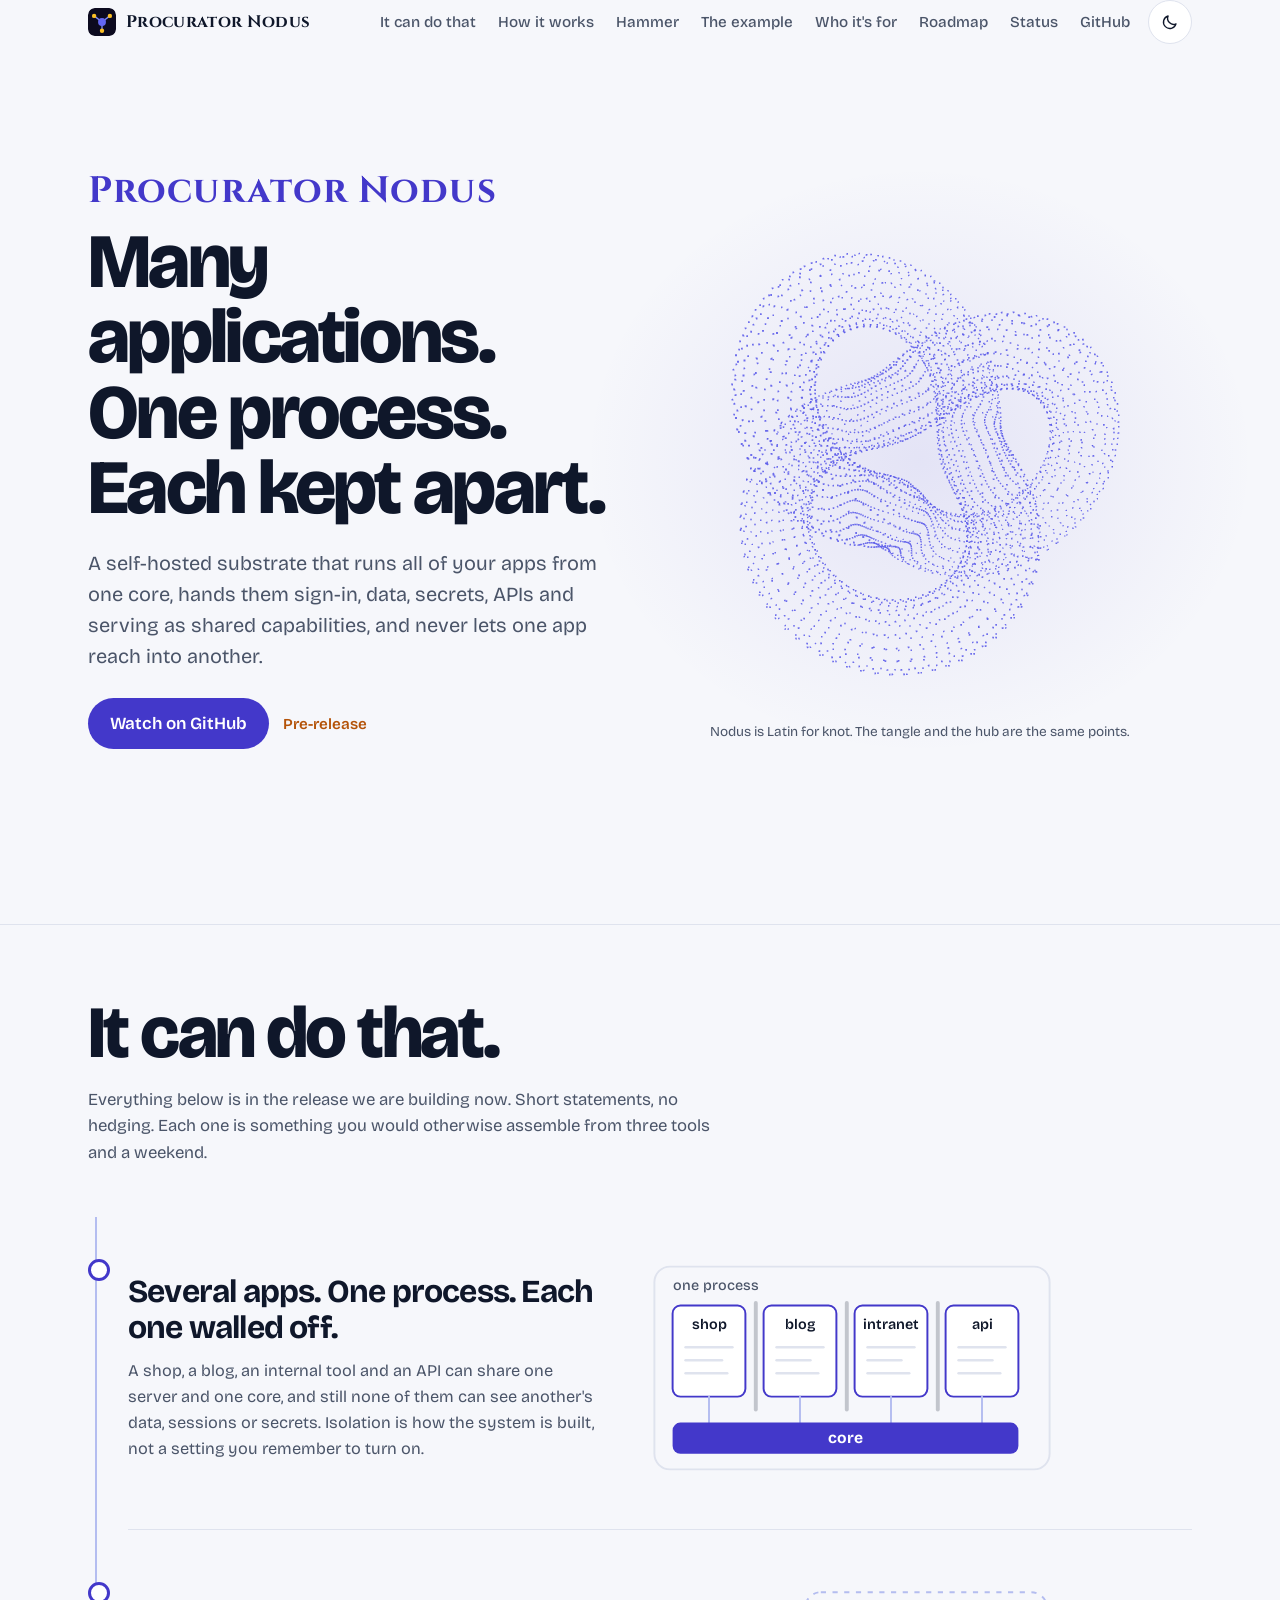
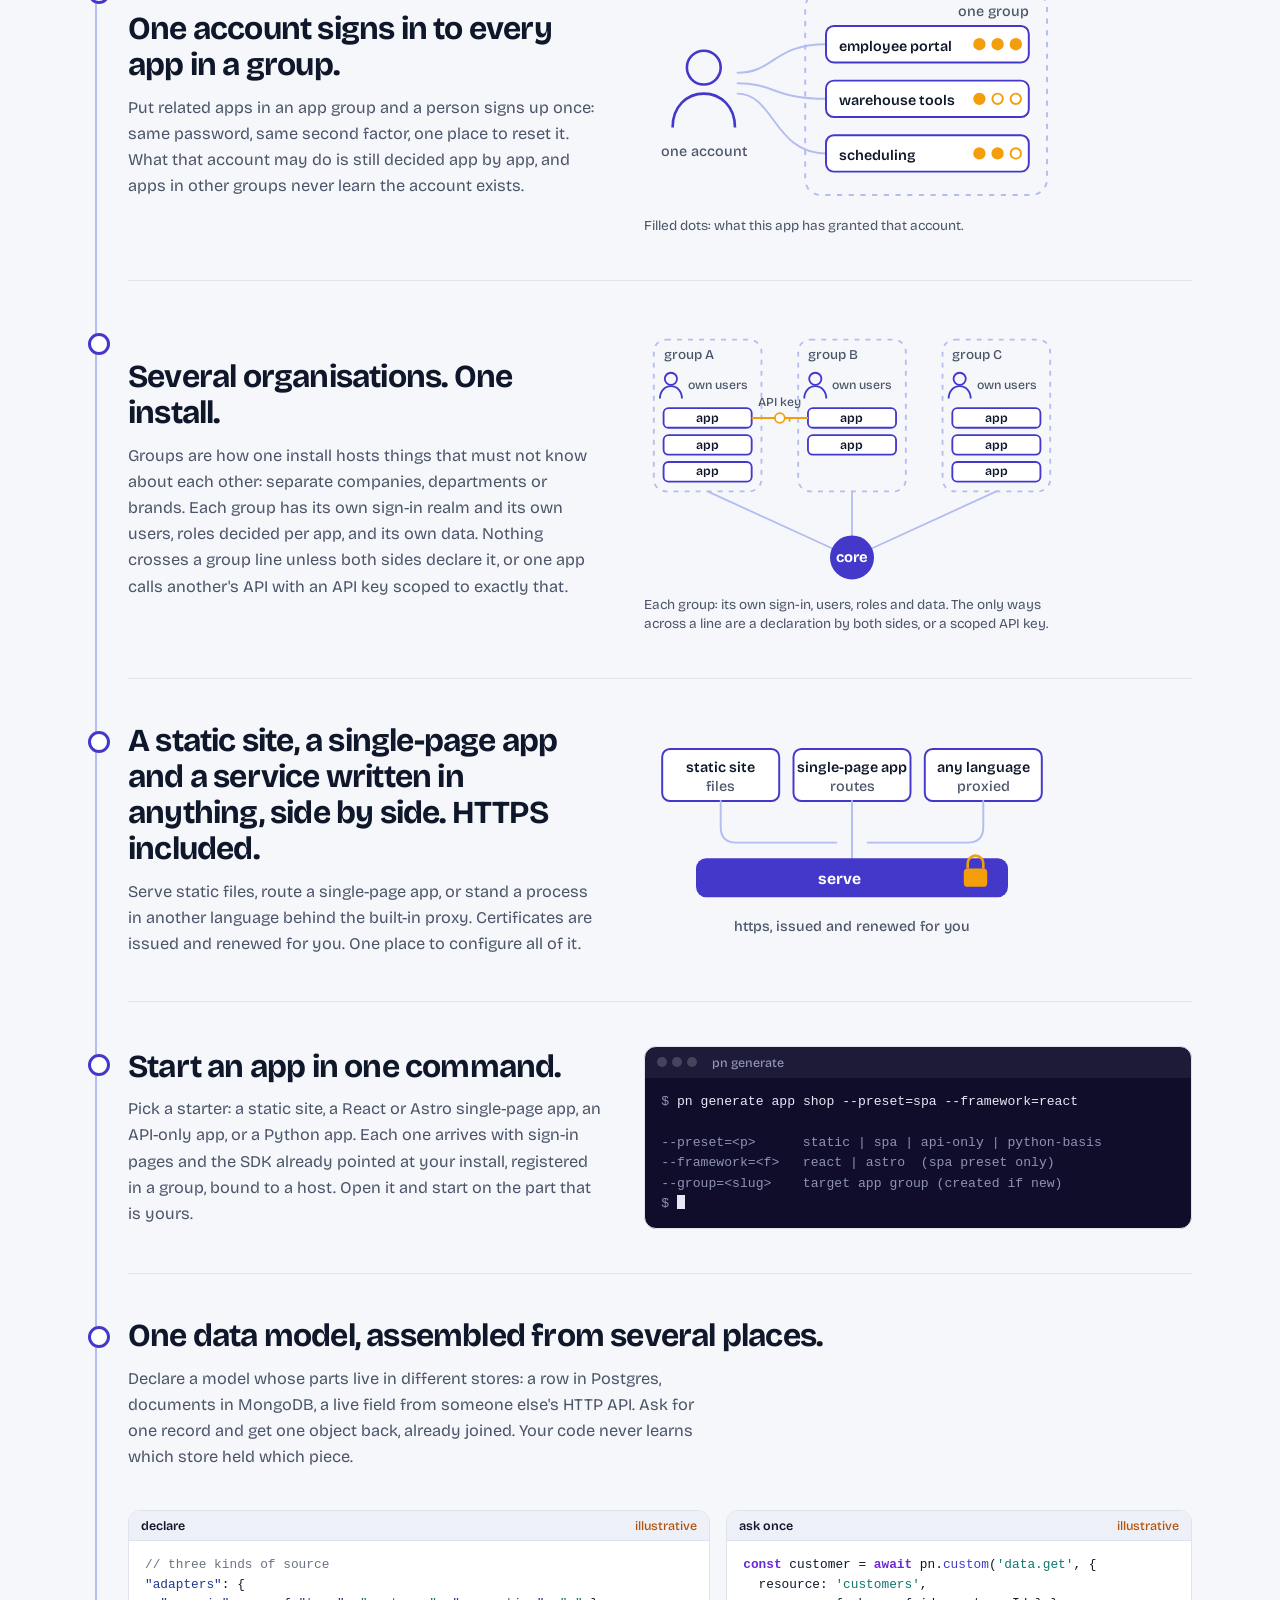
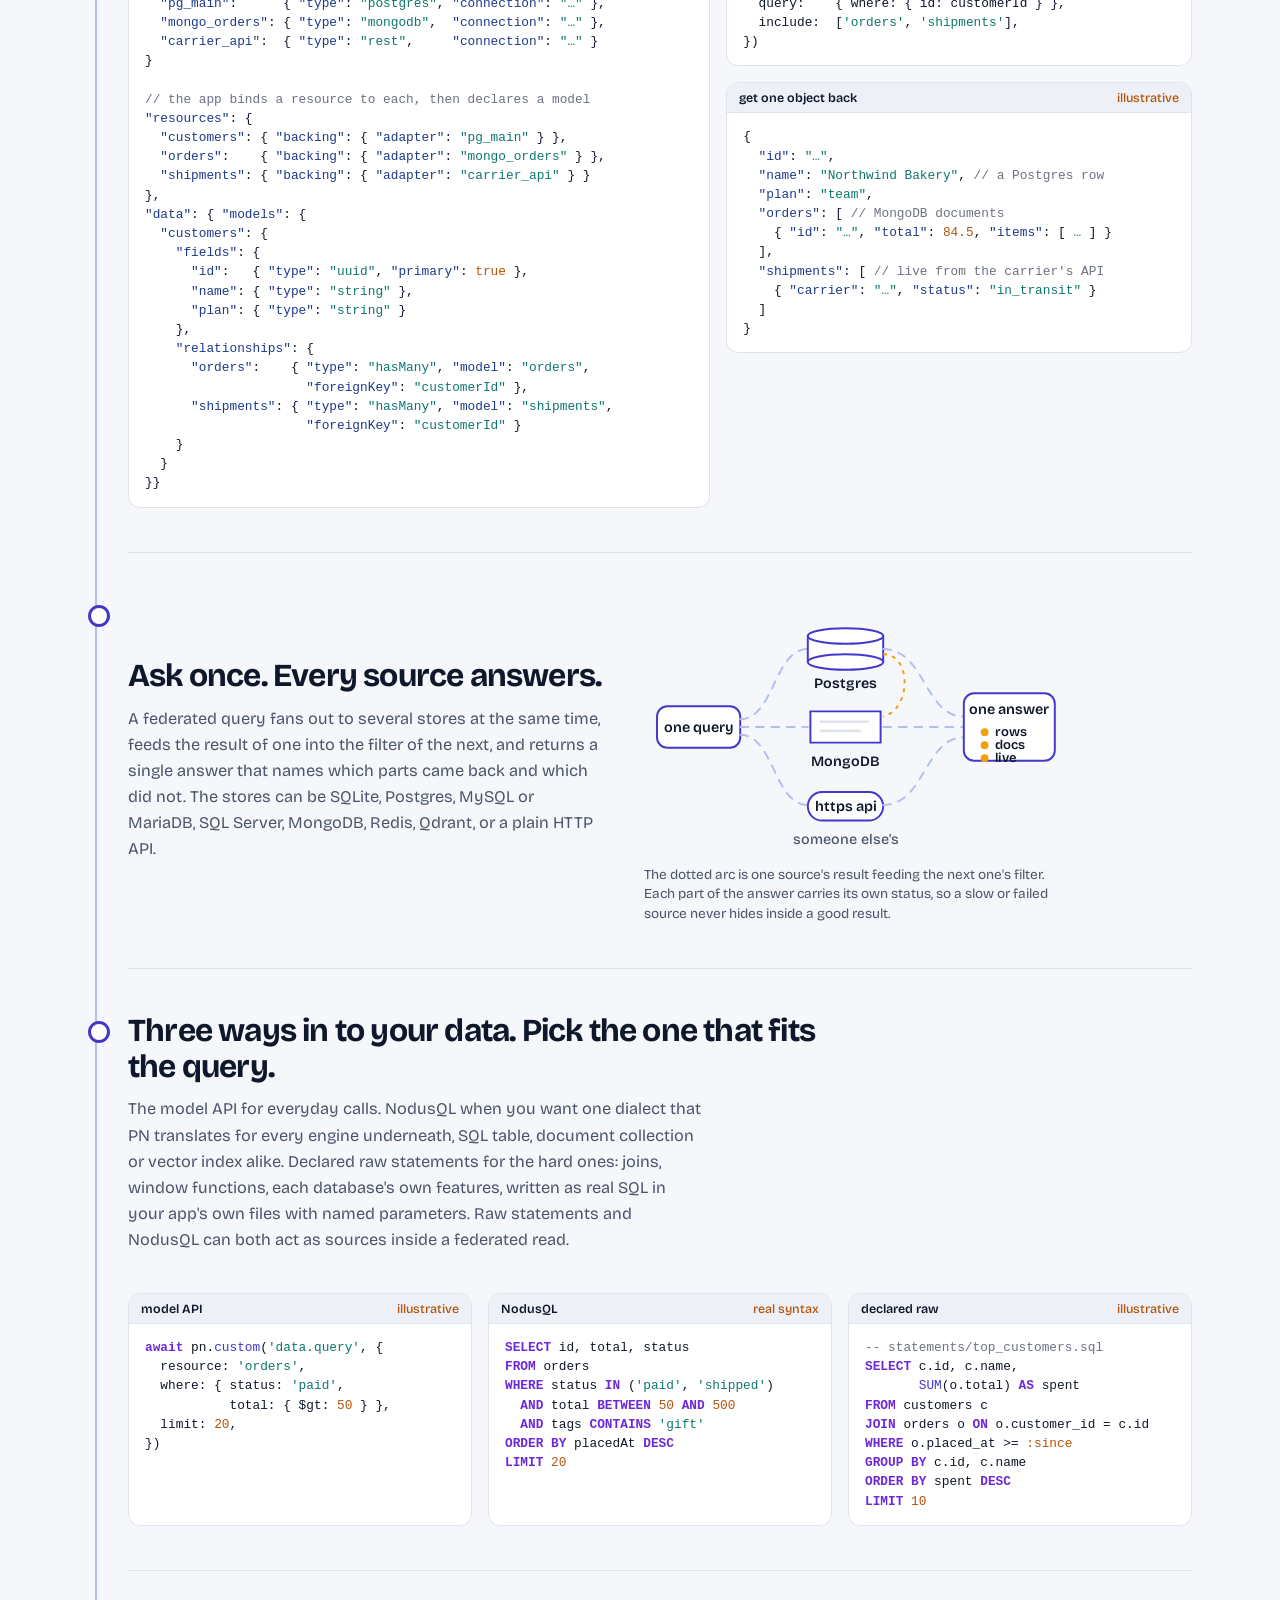
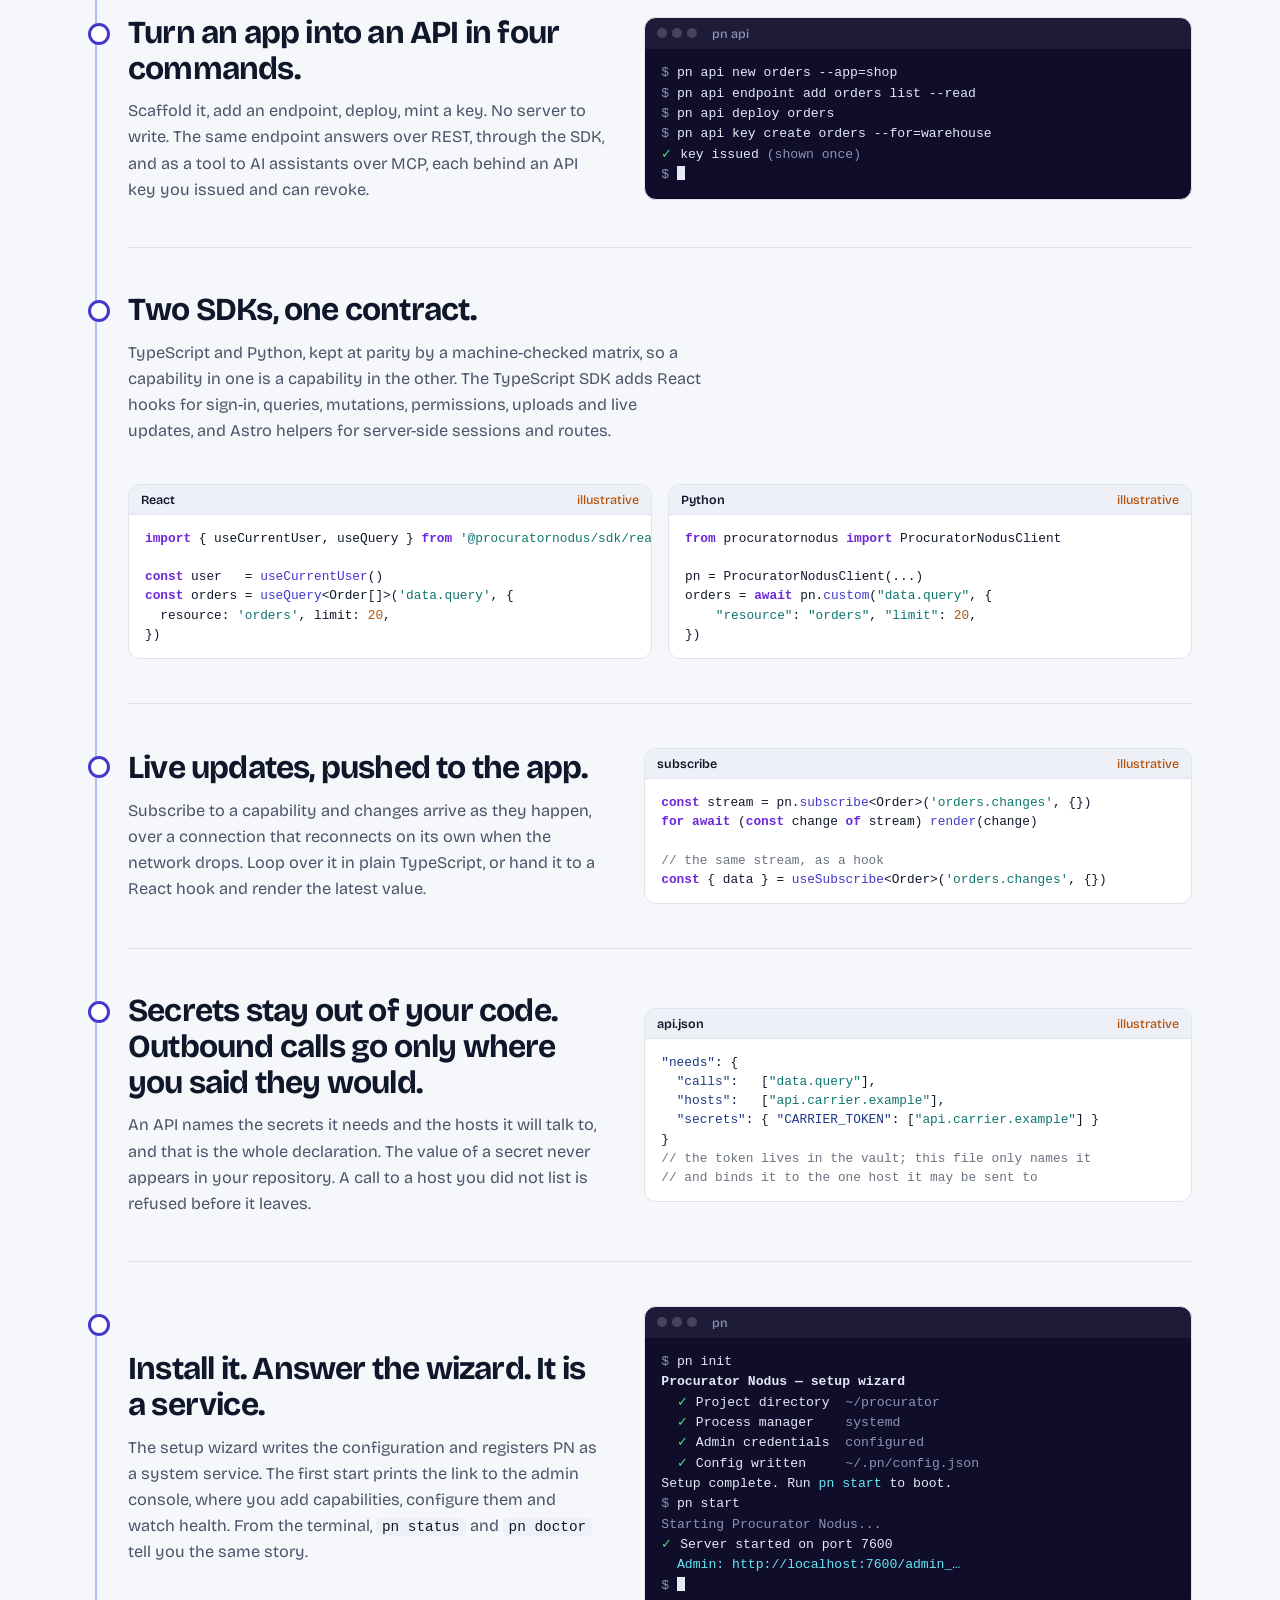
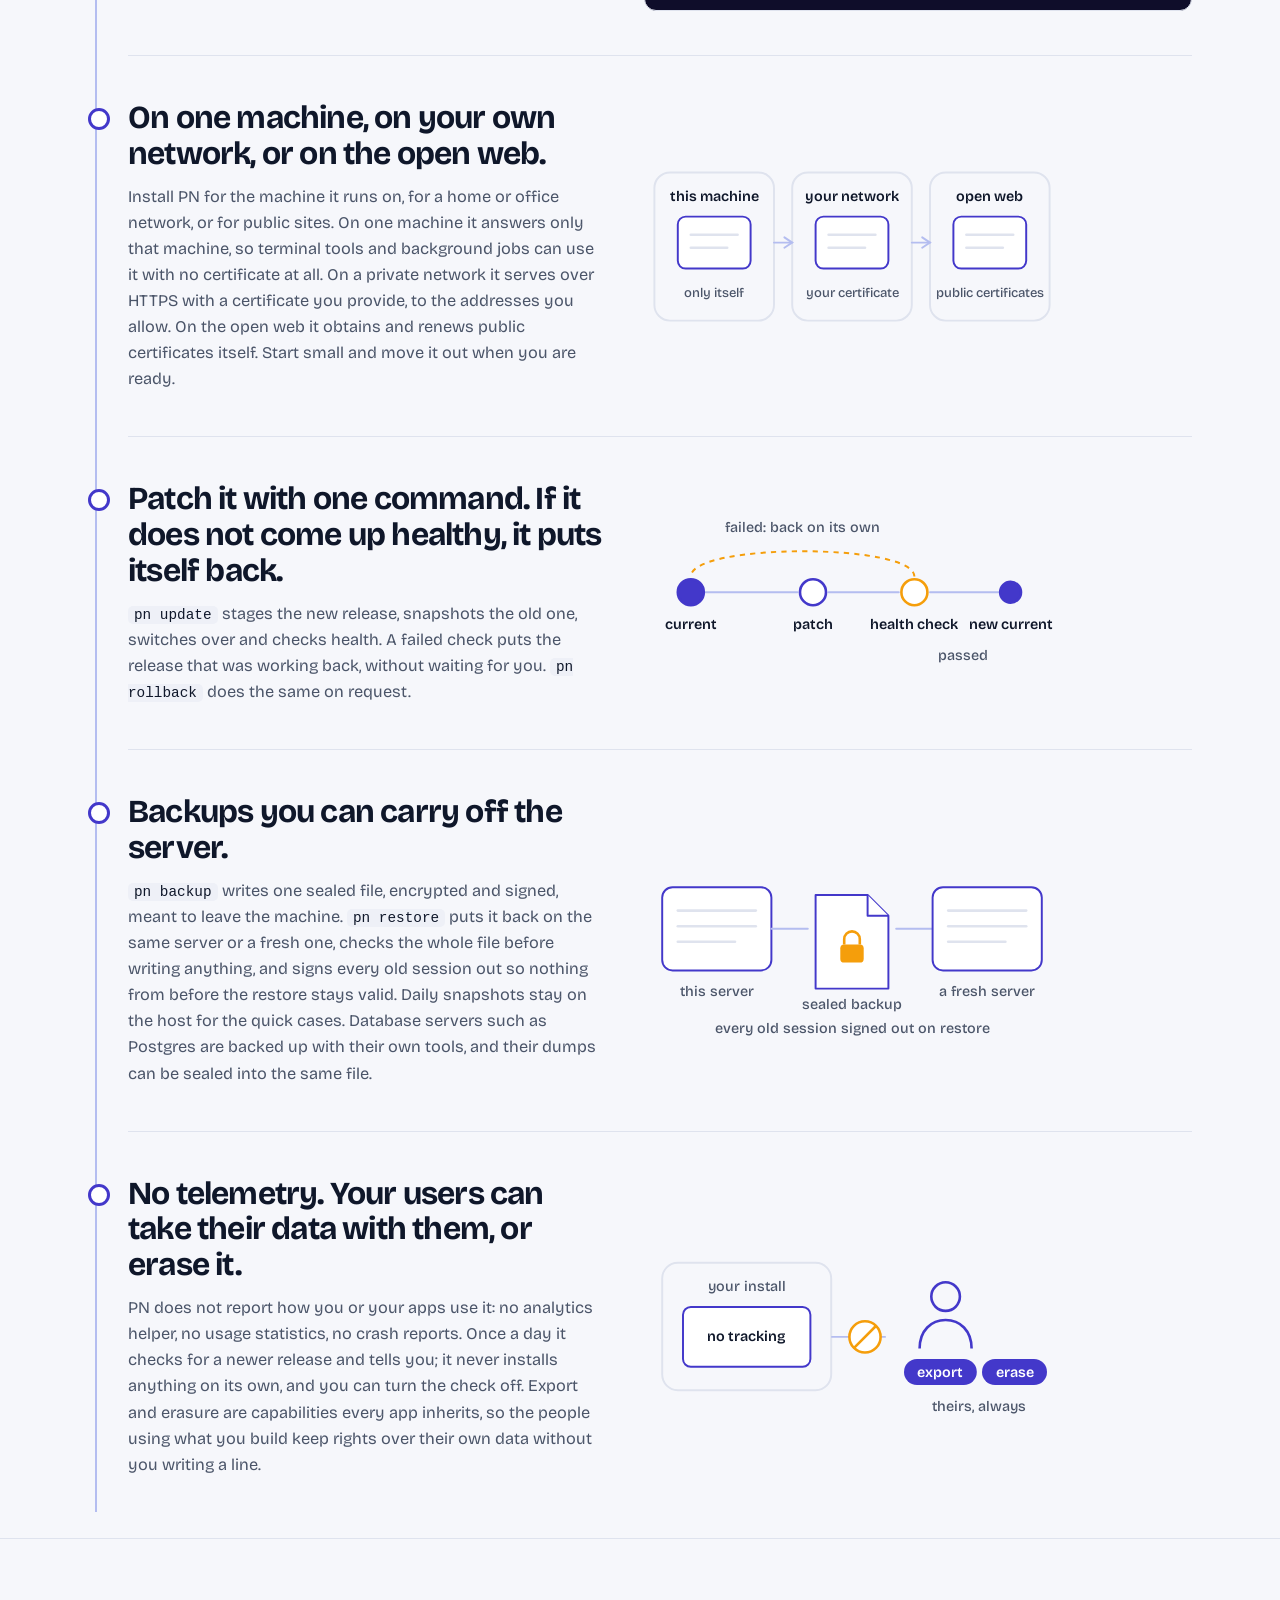
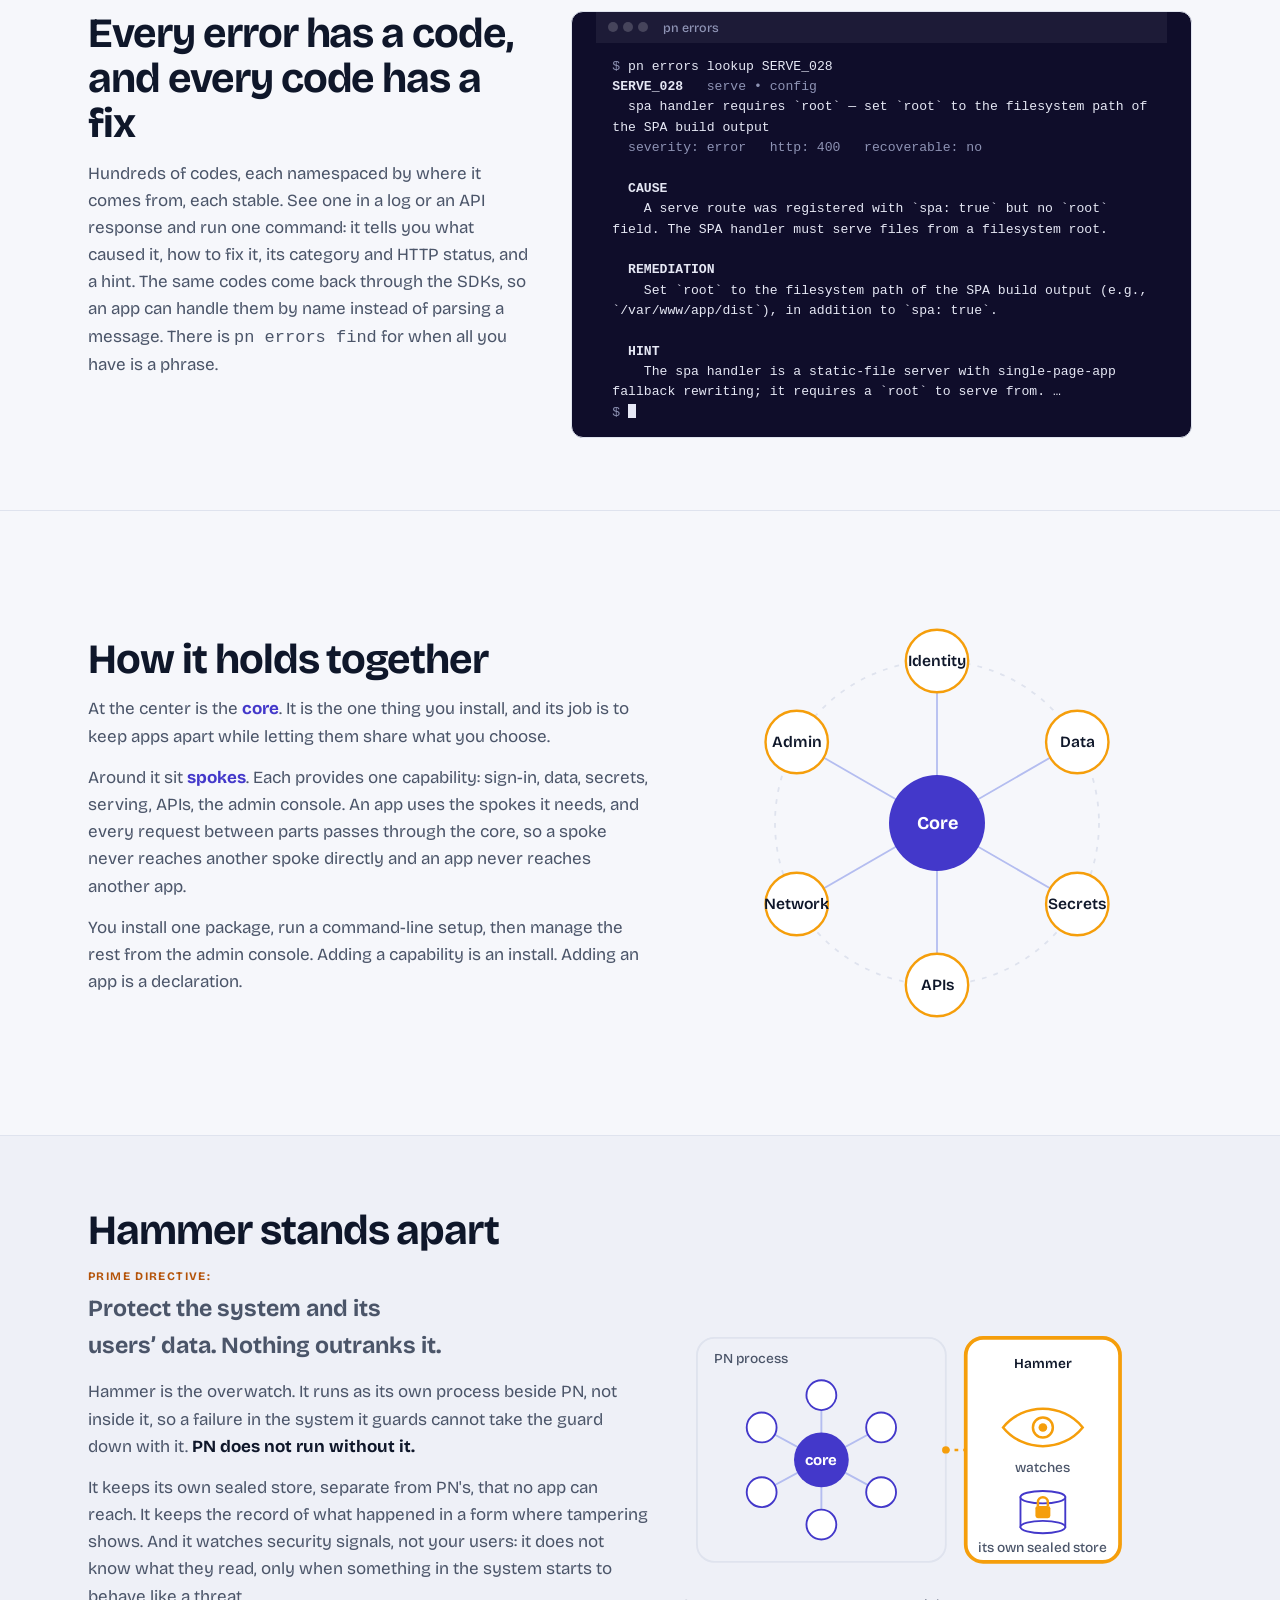
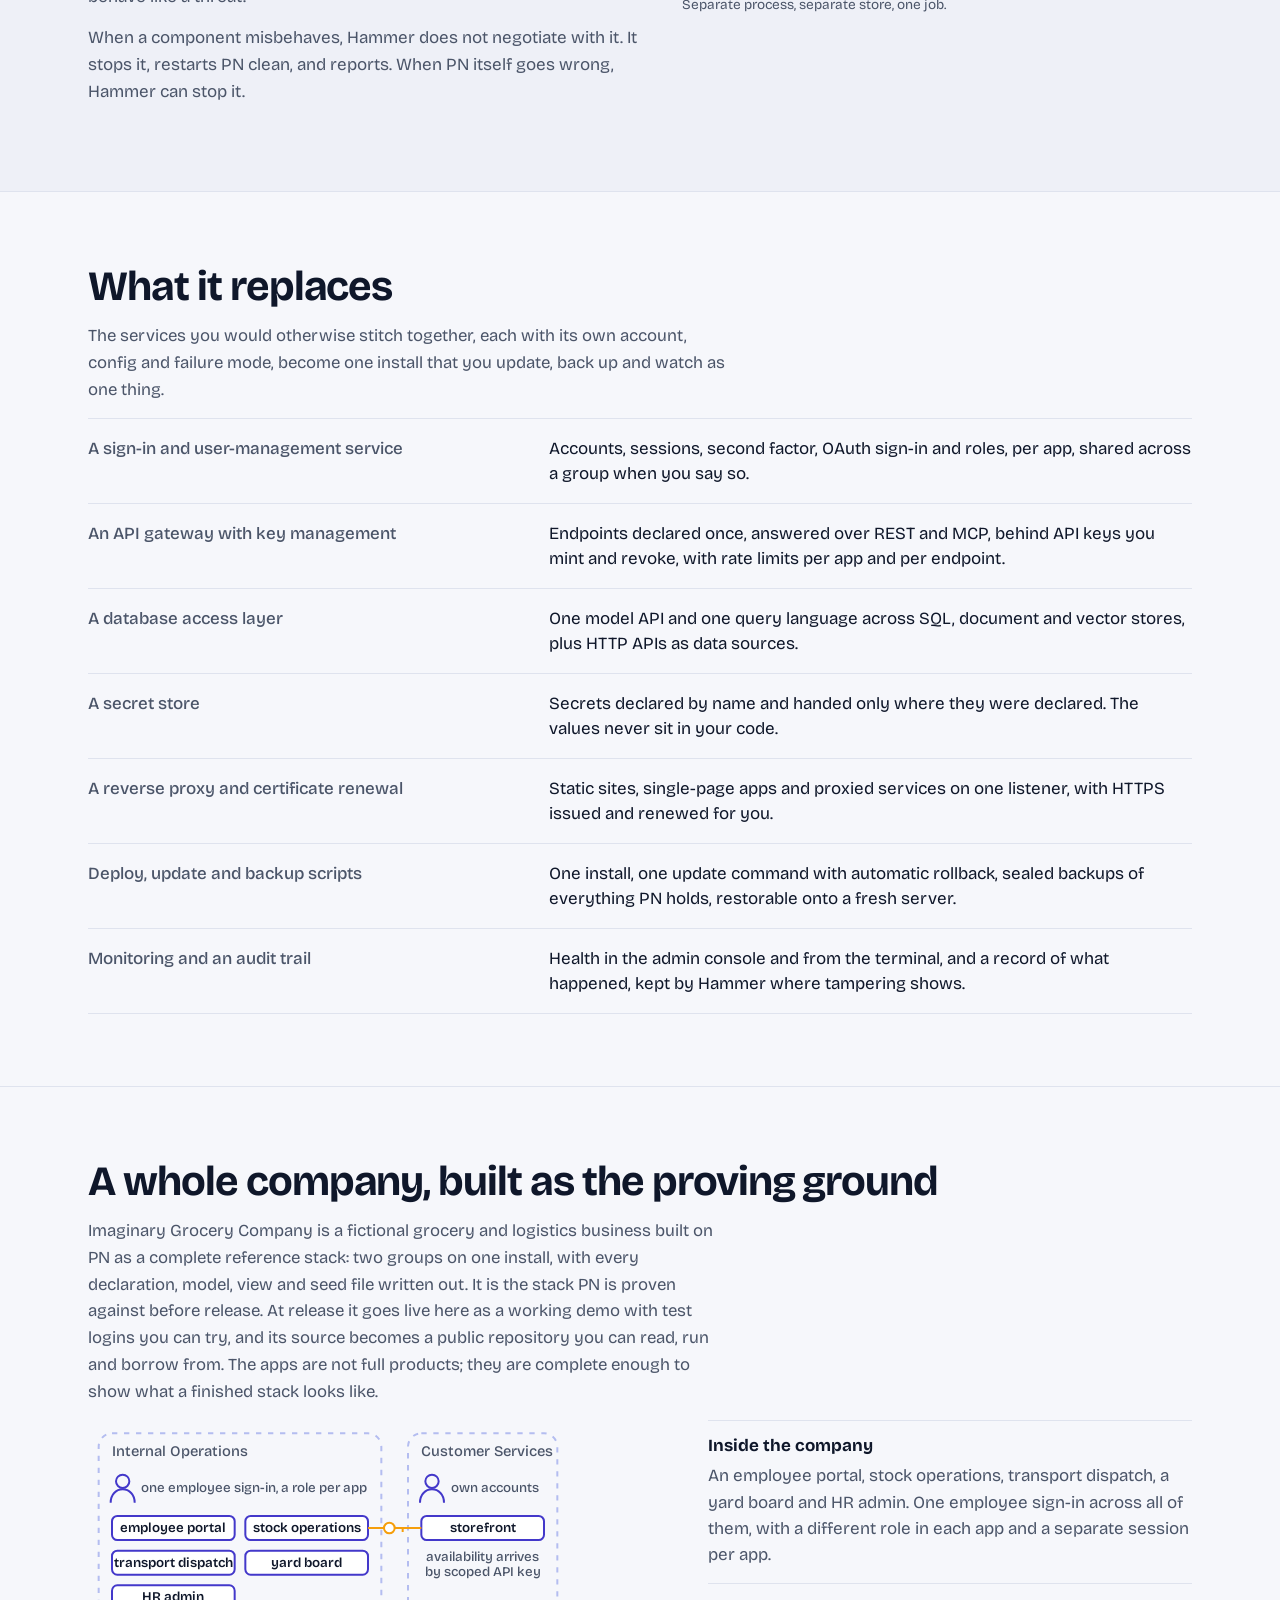
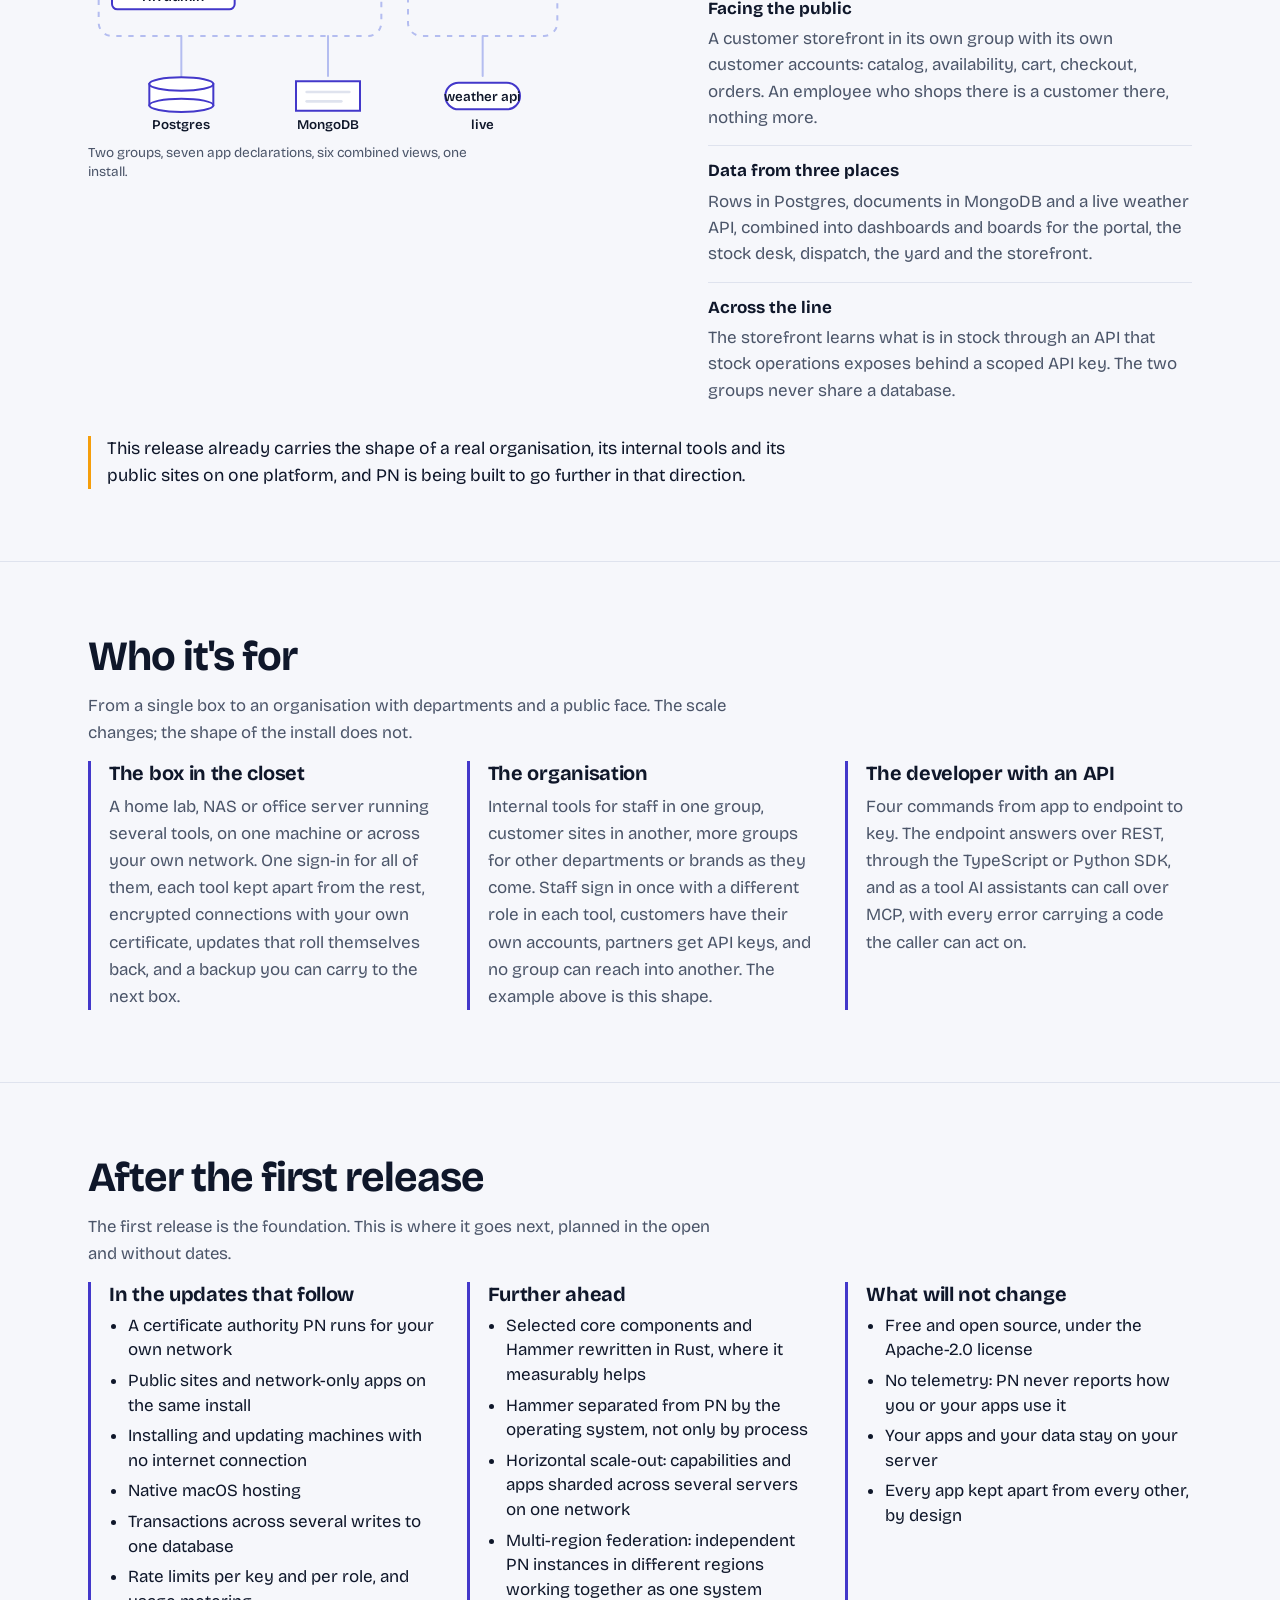
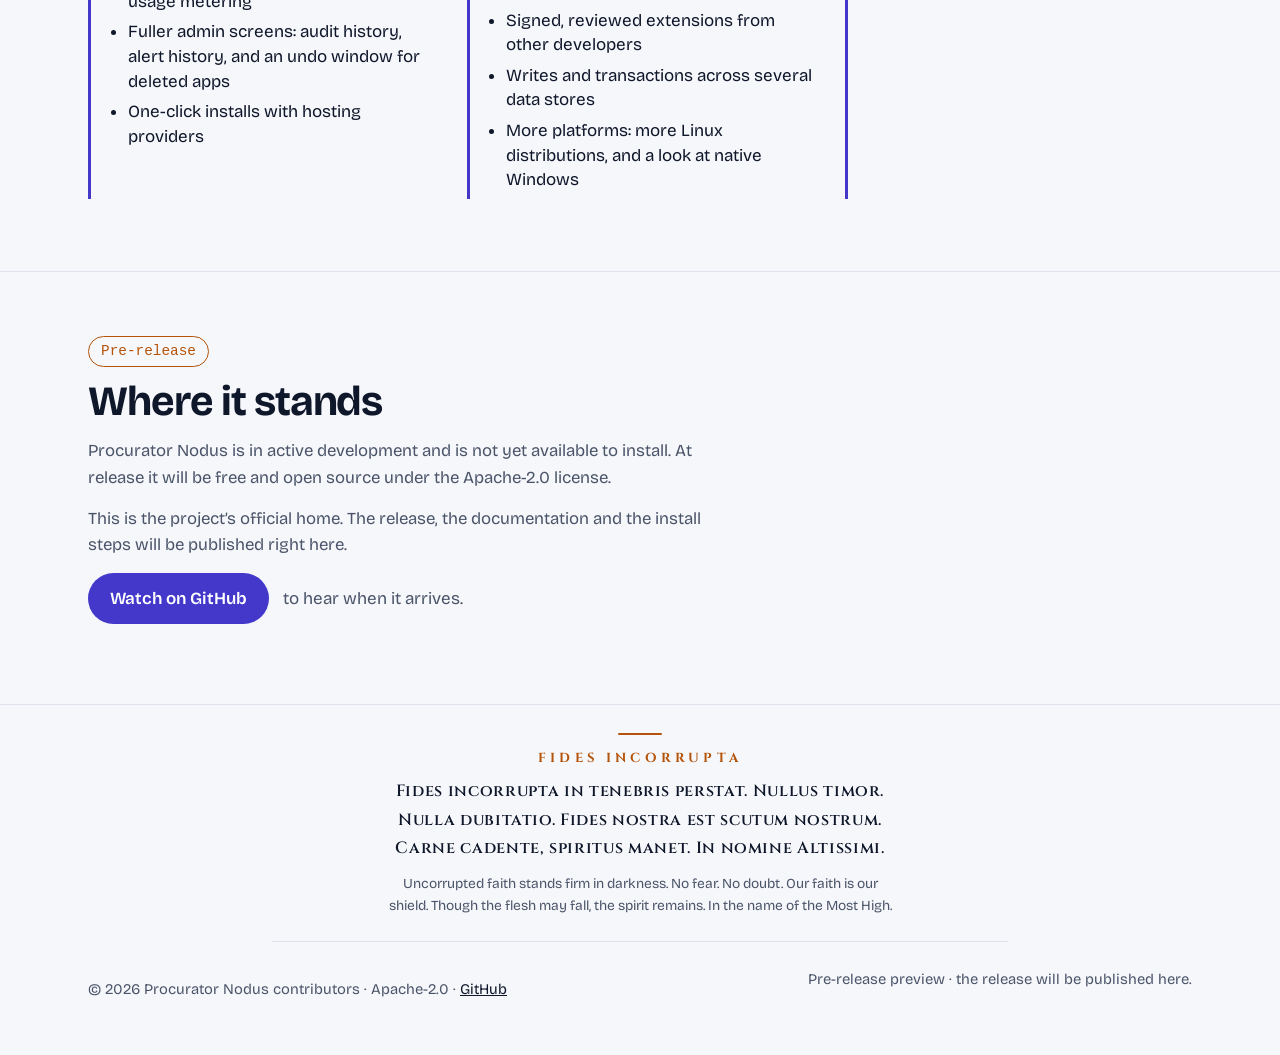
==== commit d3ad8bc0: "site: hero animation loops knot, atoms, planets with a sun and galaxies (plain WebGL, still frame wi" ====
--- a/index.html
+++ b/index.html
@@ -44,7 +44,7 @@
 
 <main id="main">
 
-  <!-- ─────────────── HERO: the knot ─────────────── -->
+  <!-- ─────────────── HERO: the knot and what it becomes ─────────────── -->
   <section class="hero" aria-labelledby="h1">
     <div class="wrap hero-grid">
       <div class="hero-text">
@@ -58,9 +58,7 @@
       </div>
 
       <div class="knot" id="knot">
-        <svg class="knot-fallback" viewBox="0 0 64 64" role="img" aria-label="A trefoil knot drawn as a single looping line">
-          <path d="M32 40.2 35.56 39.98 39.03 39.34 42.32 38.28 45.35 36.86 48.03 35.11 50.3 33.1 52.11 30.89 53.42 28.57 54.2 26.2 54.43 23.88 54.13 21.69 53.3 19.7 51.99 17.99 50.25 16.63 48.12 15.67 45.68 15.17 43.02 15.13 40.2 15.6 37.32 16.56 34.47 18.01 31.72 19.92 29.16 22.24 26.87 24.92 24.9 27.9 23.31 31.09 22.13 34.42 21.4 37.8 21.12 41.13 21.29 44.33 21.9 47.3 22.9 49.97 24.26 52.27 25.92 54.12 27.81 55.49 29.87 56.32 32 56.6 34.13 56.32 36.19 55.49 38.08 54.12 39.74 52.27 41.1 49.97 42.1 47.3 42.71 44.33 42.88 41.13 42.6 37.8 41.87 34.42 40.69 31.09 39.1 27.9 37.13 24.92 34.84 22.24 32.28 19.92 29.53 18.01 26.68 16.56 23.8 15.6 20.98 15.13 18.32 15.17 15.88 15.67 13.75 16.63 12.01 17.99 10.7 19.7 9.87 21.69 9.57 23.88 9.8 26.2 10.58 28.57 11.89 30.89 13.7 33.1 15.97 35.11 18.65 36.86 21.68 38.28 24.97 39.34 28.44 39.98 32 40.2Z" fill="none" stroke="currentColor" stroke-width="2.6" stroke-linecap="round" stroke-linejoin="round"/>
-        </svg>
+        <svg class="knot-fallback" viewBox="0 0 500 500" xmlns="http://www.w3.org/2000/svg" role="img" aria-label="Planets circling a glowing sun, joined to it by thin threads"><circle class="amb" cx="250" cy="250" r="190"/><path class="thr" d="M263.3,156.6Q203.0,196.1 250.0,250.0"/><path class="thr" d="M394.7,213.6Q293.9,182.9 250.0,250.0"/><path class="thr" d="M354.6,311.6Q338.1,248.9 250.0,250.0"/><path class="thr" d="M226.6,373.3Q310.0,323.2 250.0,250.0"/><path class="thr" d="M131.7,272.0Q209.9,300.8 250.0,250.0"/><path class="thr" d="M132.2,174.9Q147.8,248.3 250.0,250.0"/><ellipse class="orb fld" cx="132.2" cy="174.9" rx="38.9" ry="28.7" transform="rotate(-162.5 132.2 174.9)"/><ellipse class="orb o1" cx="132.2" cy="174.9" rx="24.4" ry="20.2" transform="rotate(17.6 132.2 174.9)"/><ellipse class="orb o0" cx="132.2" cy="174.9" rx="15.9" ry="13.3" transform="rotate(0.6 132.2 174.9)"/><ellipse class="orb fld" cx="131.7" cy="272.0" rx="39.4" ry="30.9" transform="rotate(9.1 131.7 272.0)"/><ellipse class="orb o1" cx="131.7" cy="272.0" rx="25.8" ry="20.8" transform="rotate(0.9 131.7 272.0)"/><ellipse class="orb o0" cx="131.7" cy="272.0" rx="15.6" ry="11.4" transform="rotate(171.4 131.7 272.0)"/><ellipse class="orb fld" cx="226.6" cy="373.3" rx="40.3" ry="31.0" transform="rotate(7.2 226.6 373.3)"/><ellipse class="orb o1" cx="226.6" cy="373.3" rx="24.8" ry="19.7" transform="rotate(-6.7 226.6 373.3)"/><ellipse class="orb o0" cx="226.6" cy="373.3" rx="16.3" ry="8.9" transform="rotate(-177.6 226.6 373.3)"/><ellipse class="orb fld" cx="354.6" cy="311.6" rx="38.8" ry="30.4" transform="rotate(1.4 354.6 311.6)"/><ellipse class="orb o1" cx="354.6" cy="311.6" rx="24.7" ry="17.1" transform="rotate(175.5 354.6 311.6)"/><ellipse class="orb o0" cx="354.6" cy="311.6" rx="16.0" ry="10.4" transform="rotate(-160.5 354.6 311.6)"/><ellipse class="orb fld" cx="394.7" cy="213.6" rx="39.4" ry="27.4" transform="rotate(177.5 394.7 213.6)"/><ellipse class="orb o1" cx="394.7" cy="213.6" rx="25.9" ry="14.6" transform="rotate(-170.6 394.7 213.6)"/><ellipse class="orb o0" cx="394.7" cy="213.6" rx="15.5" ry="12.6" transform="rotate(23.9 394.7 213.6)"/><ellipse class="orb fld" cx="263.3" cy="156.6" rx="40.3" ry="25.7" transform="rotate(-172.3 263.3 156.6)"/><ellipse class="orb o1" cx="263.3" cy="156.6" rx="25.3" ry="17.0" transform="rotate(-150.1 263.3 156.6)"/><ellipse class="orb o0" cx="263.3" cy="156.6" rx="16.3" ry="12.9" transform="rotate(7.2 263.3 156.6)"/><ellipse class="orb fld" cx="250.0" cy="250.0" rx="143.9" ry="97.0" transform="rotate(-174.2 250.0 250.0)"/><ellipse class="orb fld" cx="250.0" cy="250.0" rx="108.2" ry="83.2" transform="rotate(12.5 250.0 250.0)"/><ellipse class="orb o2" cx="250.0" cy="250.0" rx="81.2" ry="57.5" transform="rotate(174.2 250.0 250.0)"/><ellipse class="orb o1" cx="250.0" cy="250.0" rx="62.9" ry="38.2" transform="rotate(-169.8 250.0 250.0)"/><ellipse class="orb o0" cx="250.0" cy="250.0" rx="45.4" ry="35.4" transform="rotate(7.8 250.0 250.0)"/><circle class="bead sm" cx="263.3" cy="156.6" r="5"/><circle class="bead sm" cx="394.7" cy="213.6" r="5"/><circle class="bead sm" cx="354.6" cy="311.6" r="5"/><circle class="bead sm" cx="226.6" cy="373.3" r="5"/><circle class="bead sm" cx="131.7" cy="272.0" r="5"/><circle class="bead sm" cx="132.2" cy="174.9" r="5"/><circle class="elec" cx="275.5" cy="222.0" r="3.6"/><circle class="elec" cx="224.5" cy="278.0" r="3.6"/><circle class="elec" cx="304.0" cy="236.9" r="3.6"/><circle class="elec" cx="255.9" cy="192.3" r="3.6"/><circle class="elec" cx="244.1" cy="307.7" r="3.6"/><circle class="elec" cx="279.5" cy="157.5" r="2.6"/><circle class="elec" cx="241.6" cy="157.6" r="2.6"/><circle class="elec" cx="379.7" cy="213.1" r="2.6"/><circle class="elec" cx="416.7" cy="208.6" r="2.6"/><circle class="elec" cx="369.1" cy="310.7" r="2.6"/><circle class="elec" cx="335.1" cy="322.8" r="2.6"/><circle class="elec" cx="212.2" cy="377.0" r="2.6"/><circle class="elec" cx="242.6" cy="357.6" r="2.6"/><circle class="elec" cx="144.4" cy="264.5" r="2.6"/><circle class="elec" cx="117.1" cy="289.1" r="2.6"/><circle class="elec" cx="121.3" cy="184.6" r="2.6"/><circle class="elec" cx="142.6" cy="157.4" r="2.6"/><circle class="hubc" cx="250.0" cy="250.0" r="17"/><circle class="hubi" cx="250.0" cy="250.0" r="6.5"/><g><radialGradient id="pn-sun-glow"><stop offset="0" class="sun-g0"/><stop offset="0.35" class="sun-g1"/><stop offset="1" class="sun-g2"/></radialGradient><circle fill="url(#pn-sun-glow)" cx="250.0" cy="250.0" r="62"/><circle class="sun-core" cx="250.0" cy="250.0" r="19"/></g></svg>
         <canvas id="knot-canvas" class="knot-canvas" aria-hidden="true"></canvas>
         <p class="knot-note">Nodus is Latin for knot. The tangle and the hub are the same points.</p>
       </div>
@@ -730,6 +728,7 @@
   </div>
 </footer>
 
+<script src="cosmos.js" defer></script>
 <script src="main.js" defer></script>
 </body>
 </html>
--- a/styles.css
+++ b/styles.css
@@ -80,6 +80,23 @@
 .knot{position:relative;height:clamp(300px,72vw,440px);order:-1}
 .knot::before{content:'';position:absolute;inset:-10% -20%;background:radial-gradient(ellipse at 50% 50%,var(--glow) 0%,transparent 62%);pointer-events:none}
 .knot-fallback{position:absolute;left:12%;top:8%;width:76%;height:76%;color:var(--accent);opacity:1;transition:opacity .6s ease}
+.knot-fallback{overflow:visible}
+.knot-fallback .amb{fill:var(--accent);opacity:.04}
+.knot-fallback .orb,.knot-fallback .thr{fill:none;stroke:var(--accent);stroke-linecap:round}
+.knot-fallback .orb{stroke-width:1.4}
+.knot-fallback .o0{stroke-opacity:.62}
+.knot-fallback .o1{stroke-opacity:.4}
+.knot-fallback .o2{stroke-opacity:.24}
+.knot-fallback .fld{stroke-width:7;stroke-opacity:.07}
+.knot-fallback .thr{stroke-width:1.2;stroke-opacity:.34}
+.knot-fallback .elec{fill:var(--accent);opacity:.85}
+.knot-fallback .bead{fill:var(--accent);opacity:.8}
+.knot-fallback .hubc{fill:var(--accent);opacity:.92}
+.knot-fallback .hubi{fill:var(--bg);opacity:.8}
+.knot-fallback .sun-core{fill:var(--amber-fill)}
+.knot-fallback .sun-g0{stop-color:var(--amber-fill);stop-opacity:.55}
+.knot-fallback .sun-g1{stop-color:var(--amber-fill);stop-opacity:.2}
+.knot-fallback .sun-g2{stop-color:var(--amber-fill);stop-opacity:0}
 .knot-canvas{position:absolute;inset:0;display:block;width:100%;height:100%;opacity:0;transition:opacity .6s ease}
 .knot.knot-live .knot-fallback{opacity:0}
 .knot.knot-live .knot-canvas{opacity:1}
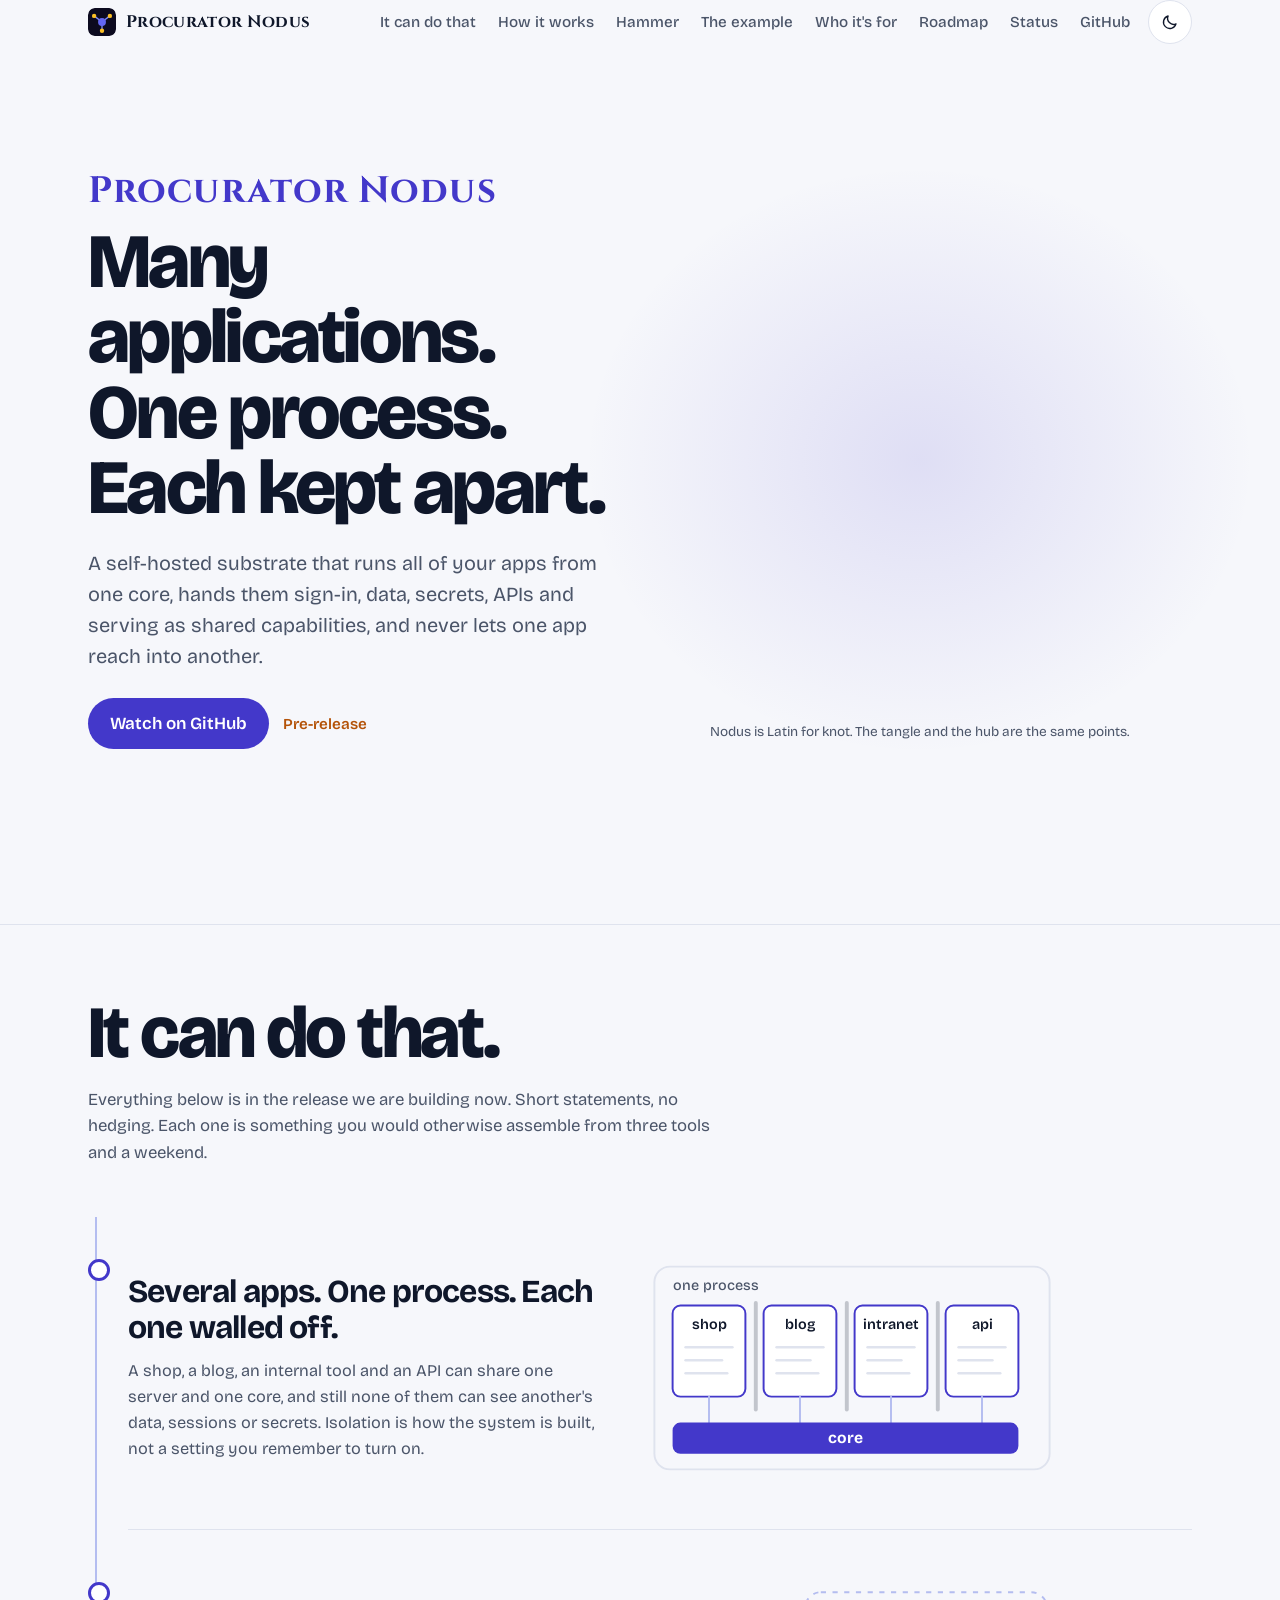
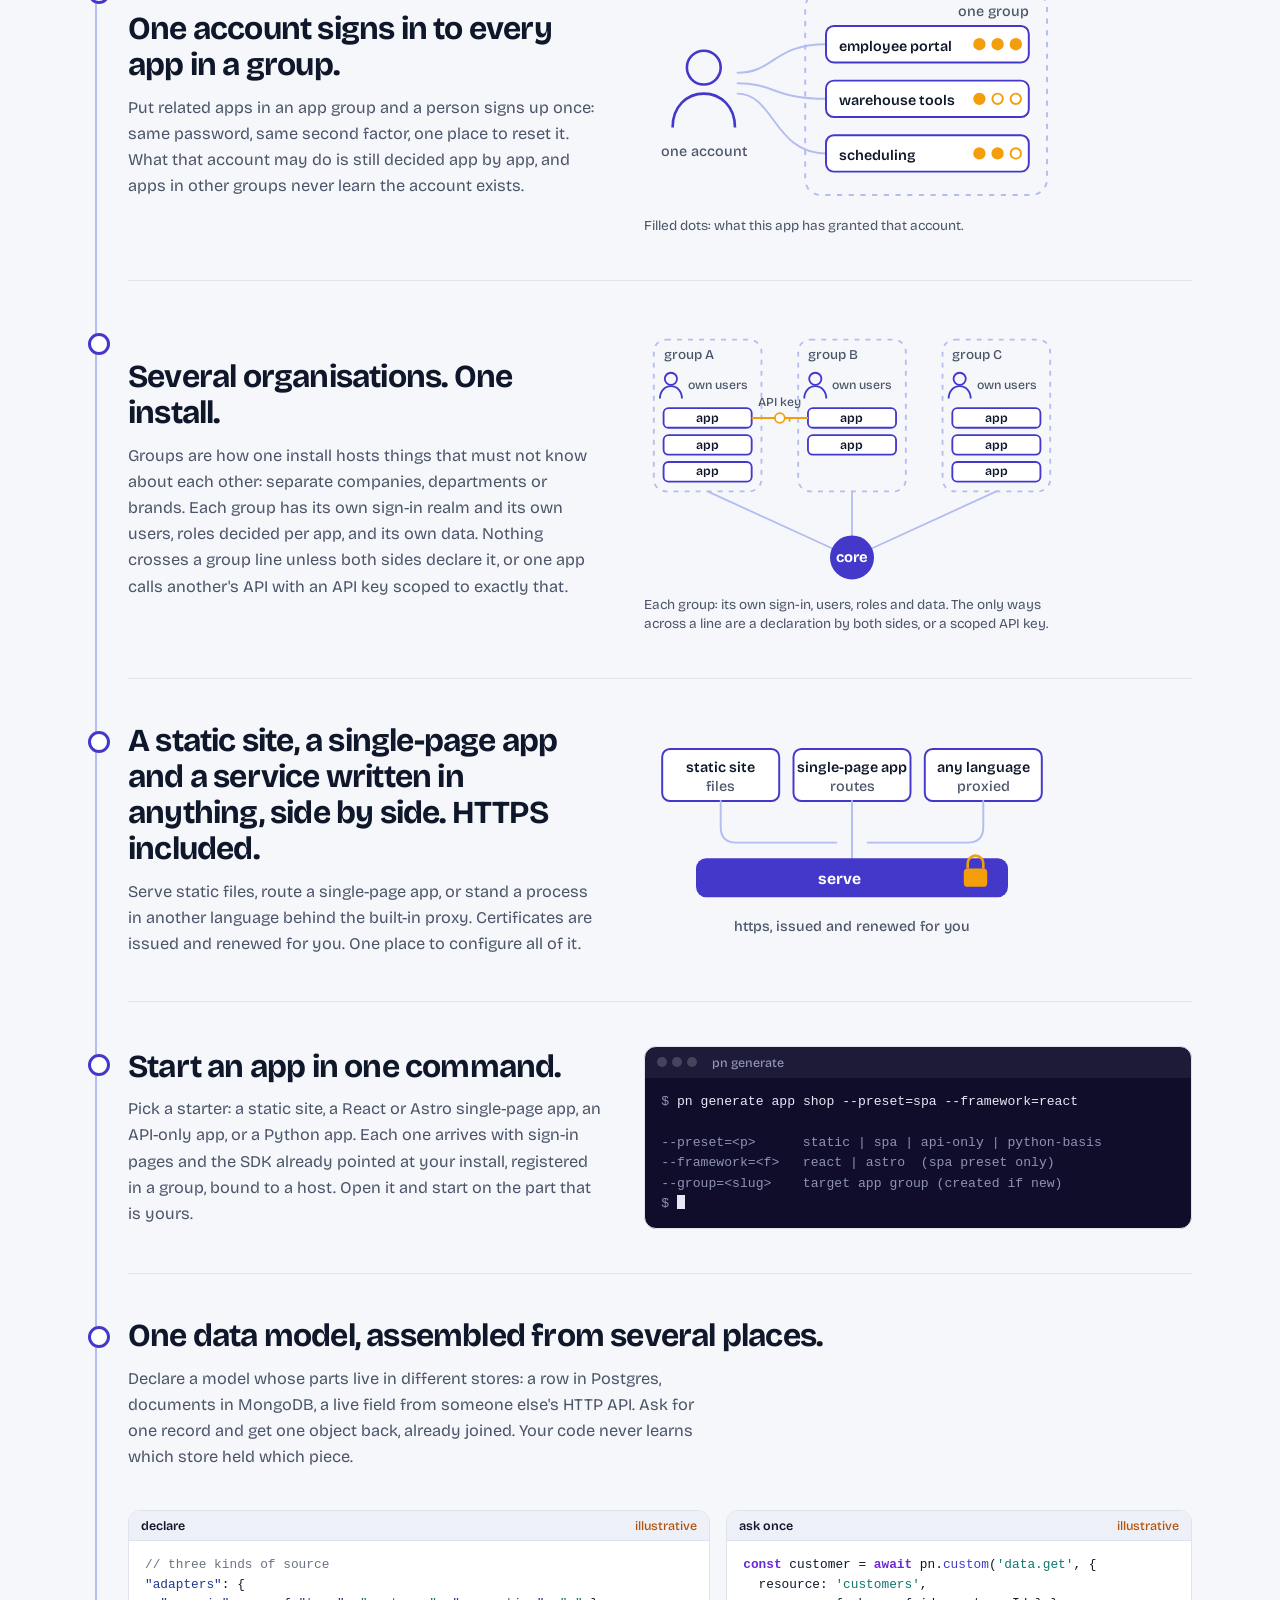
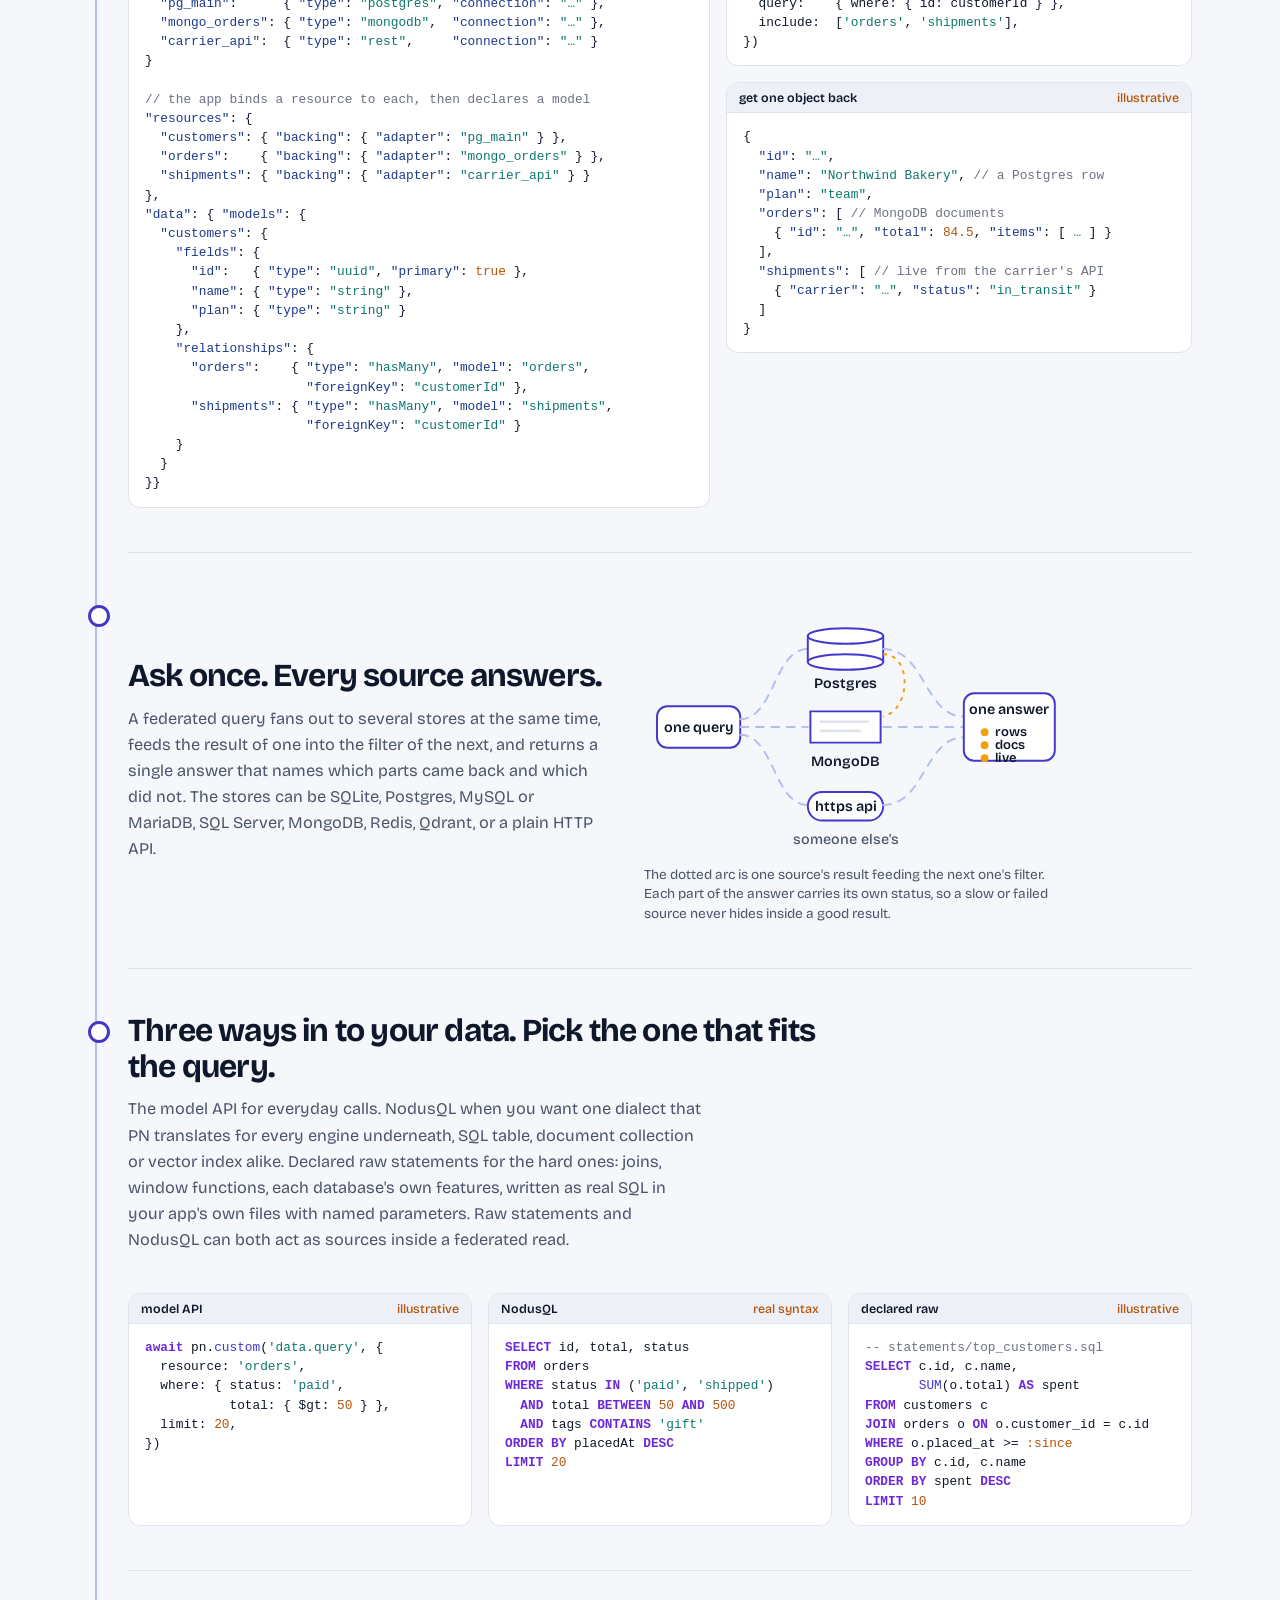
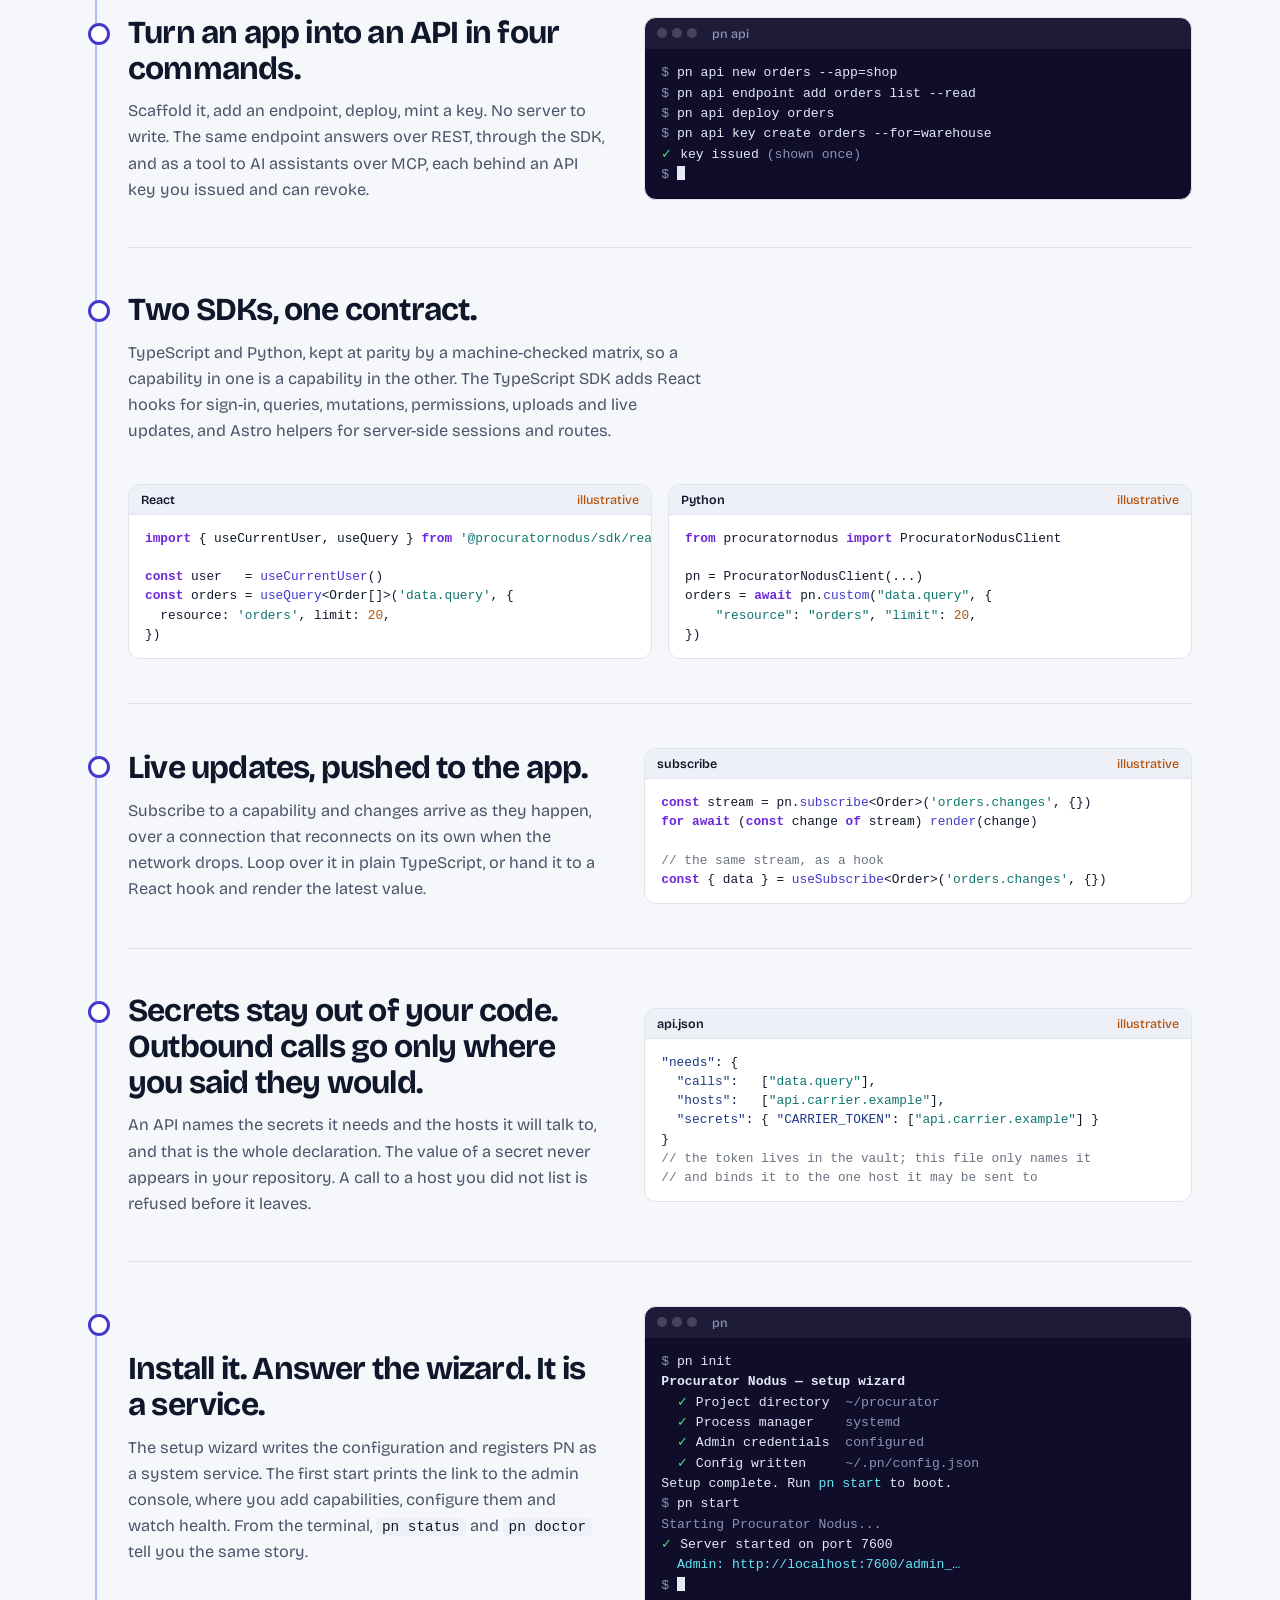
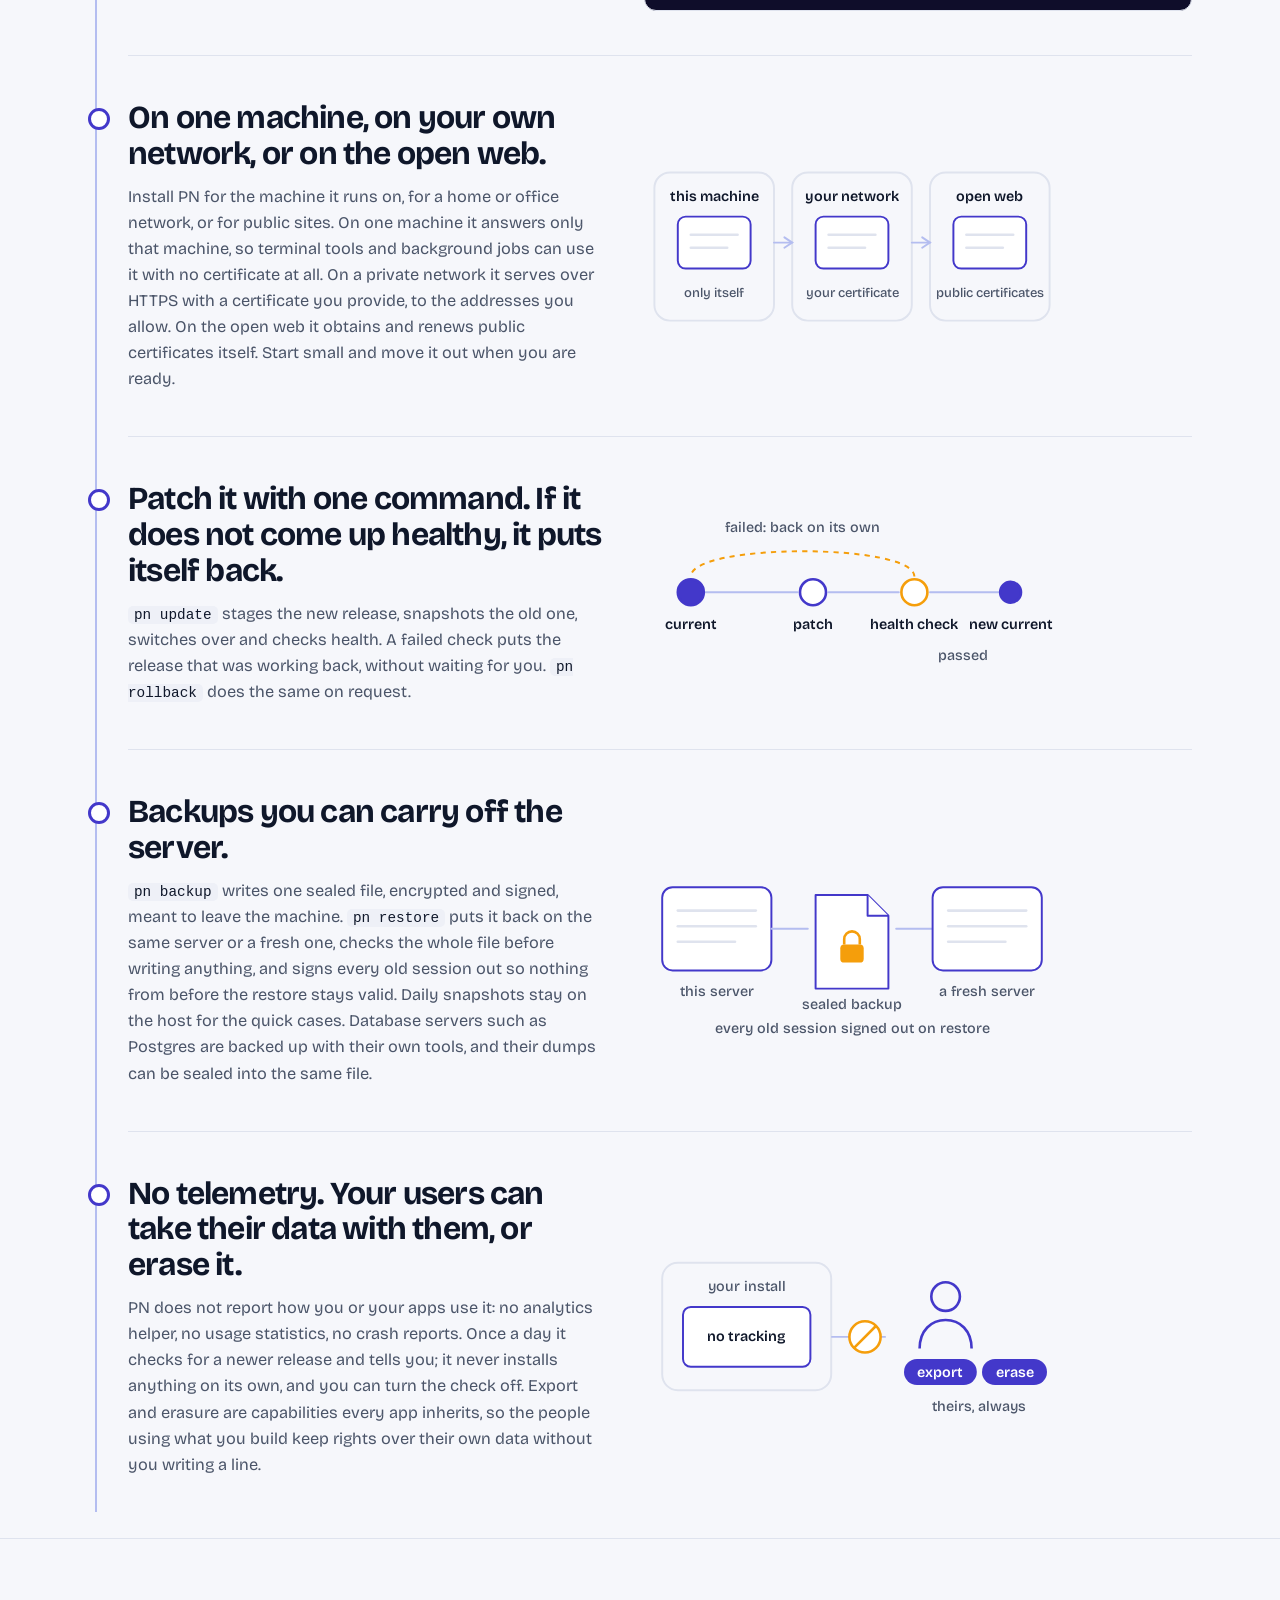
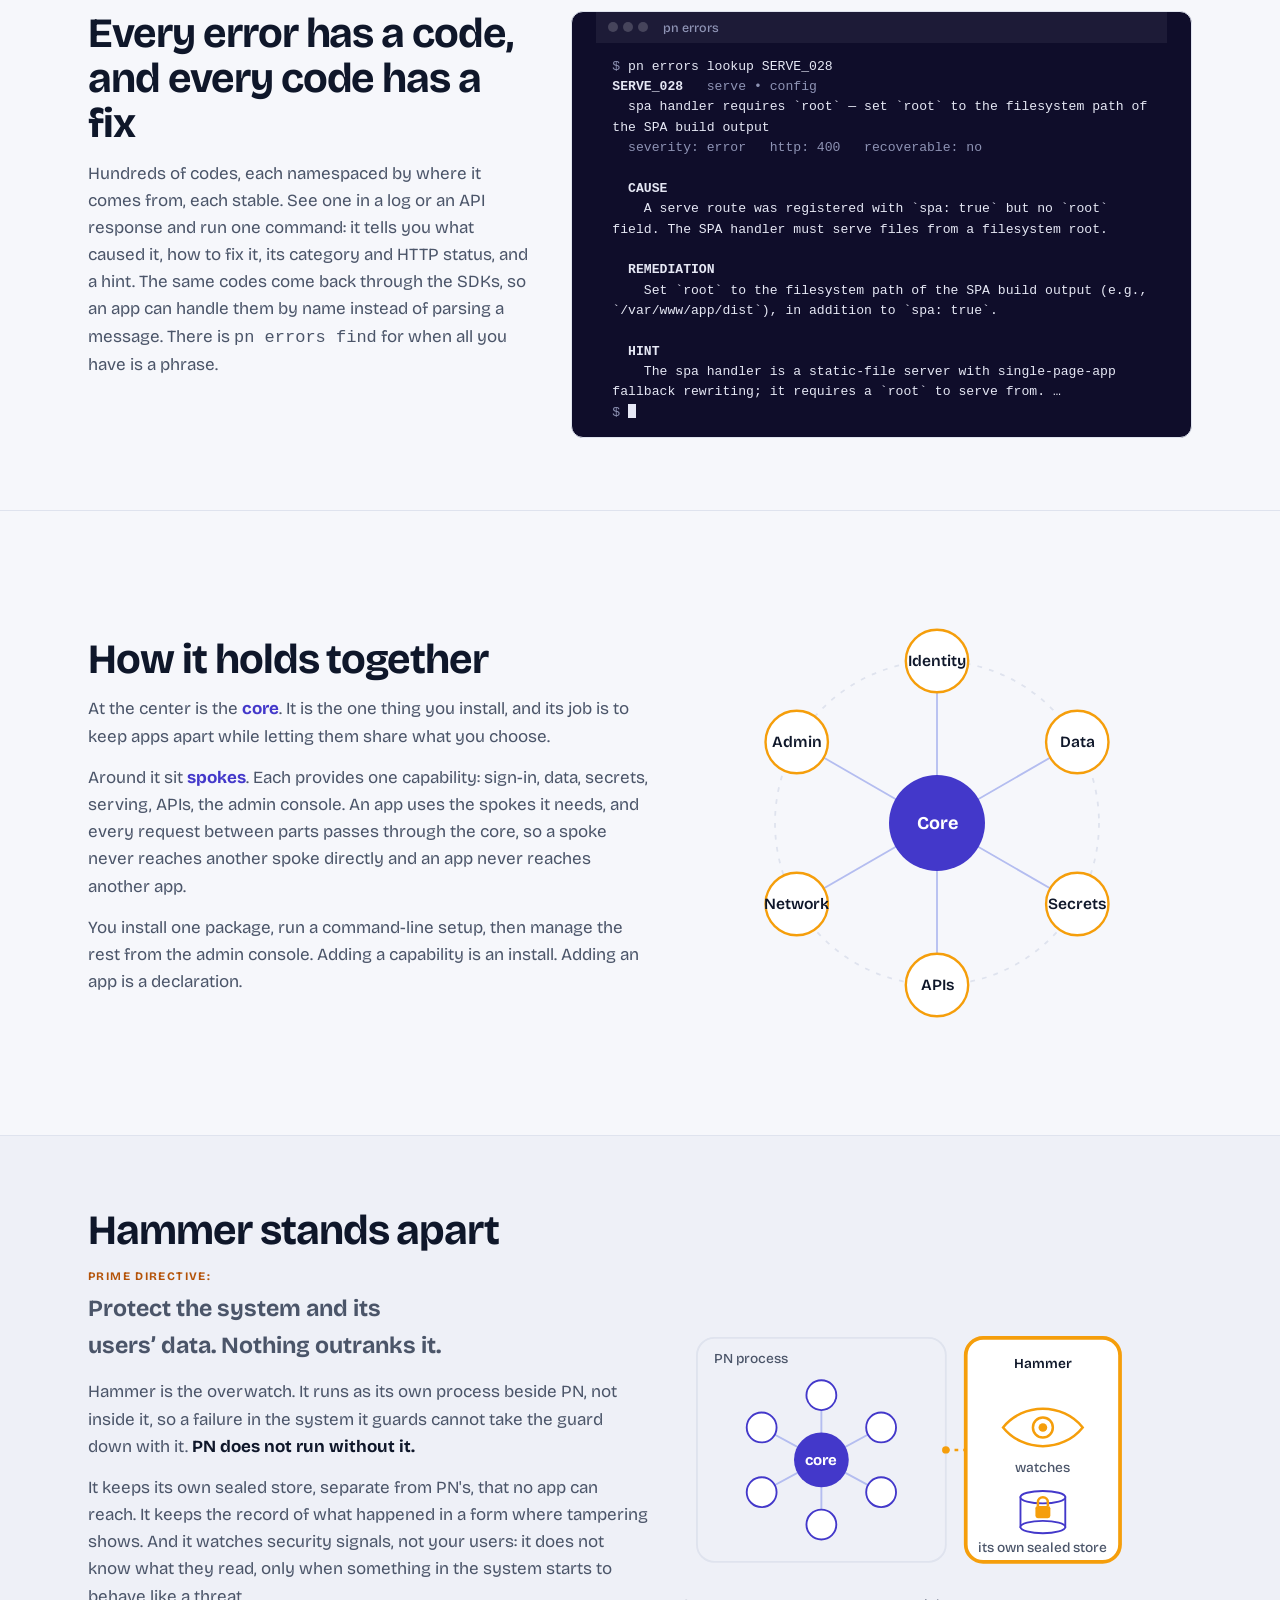
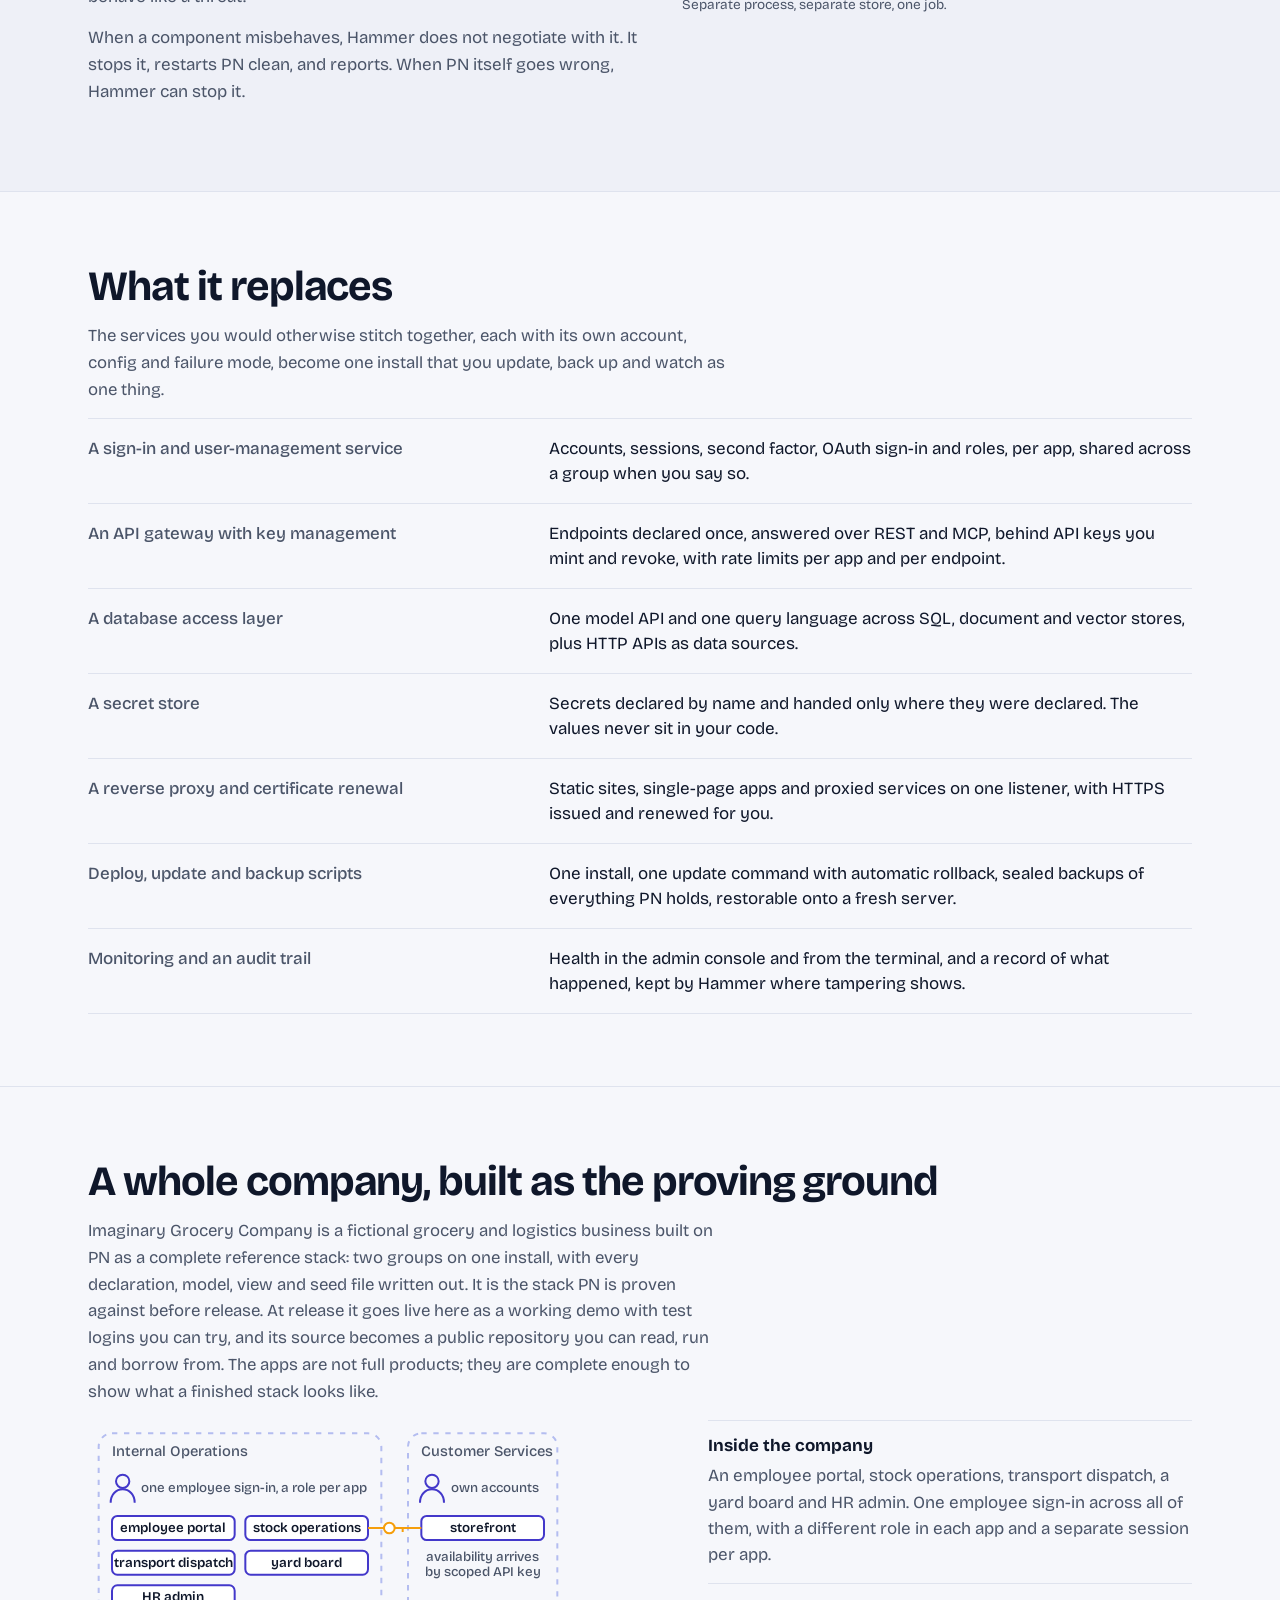
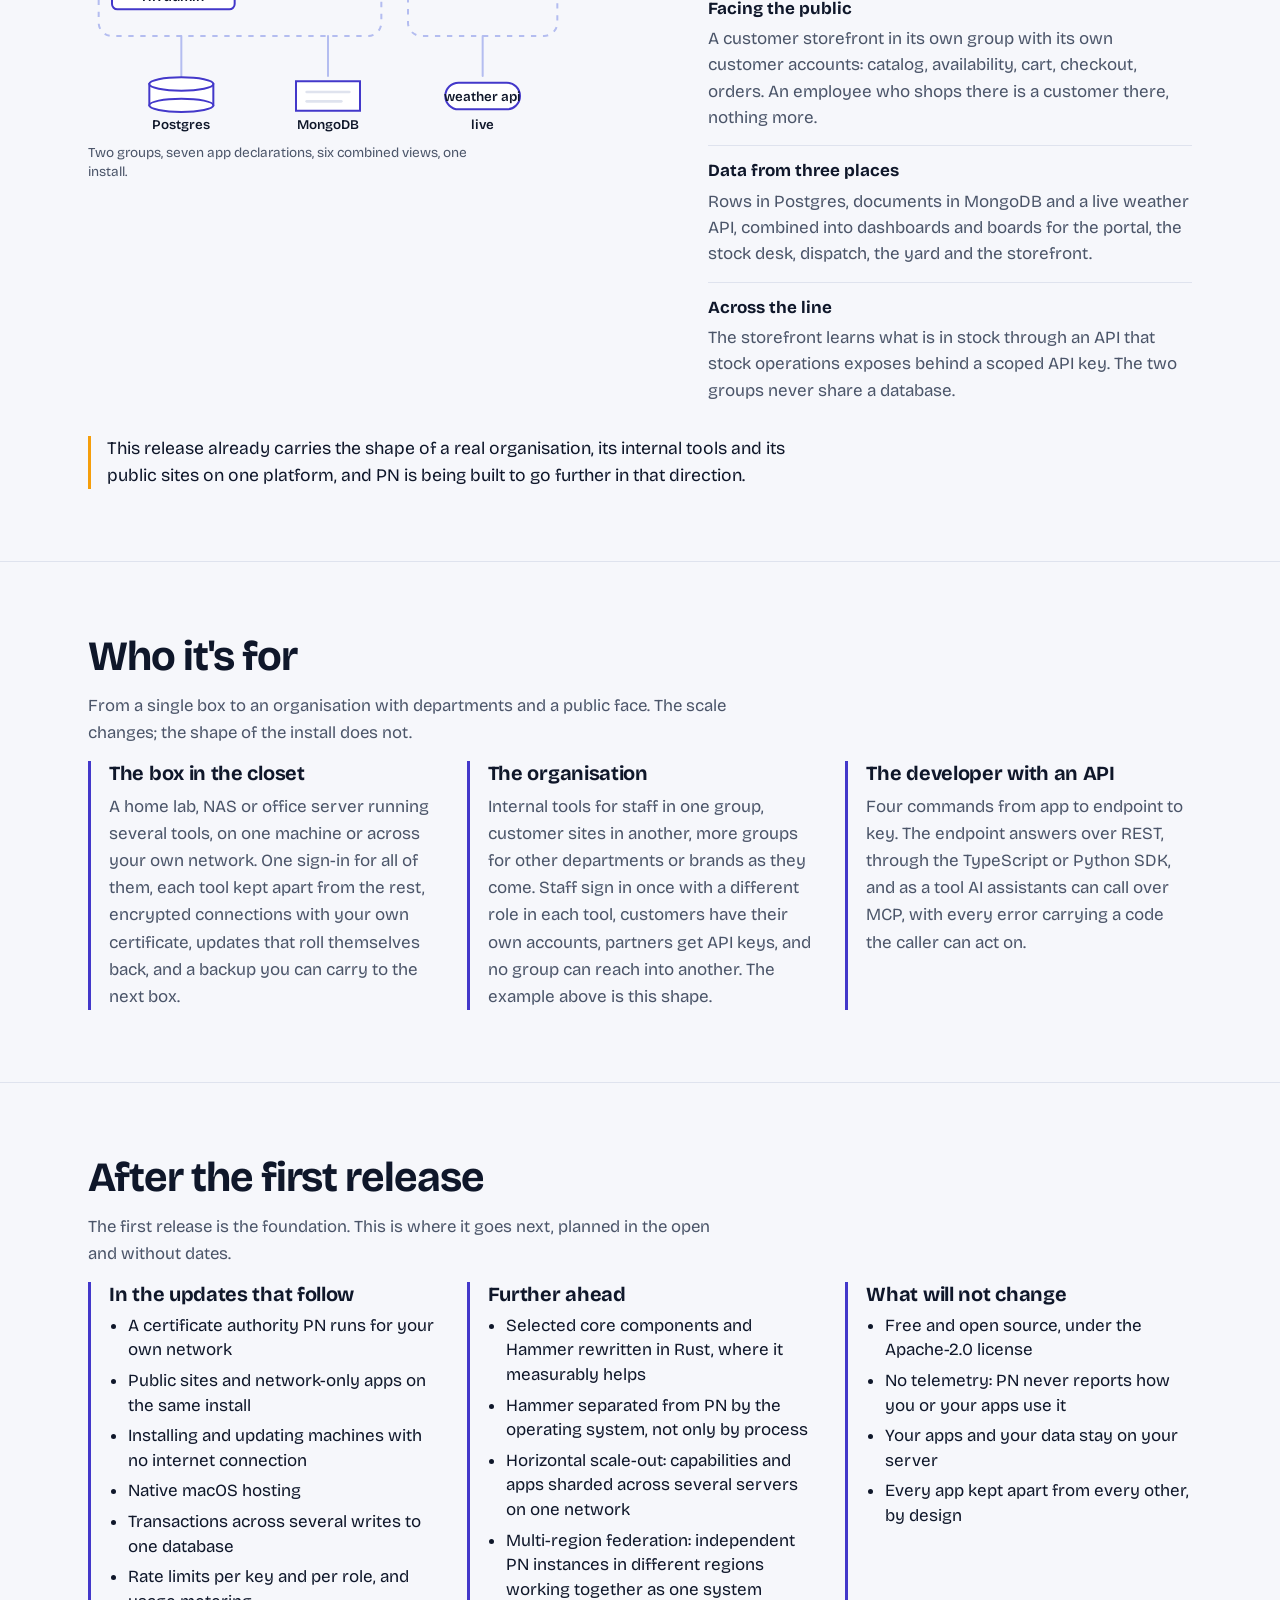
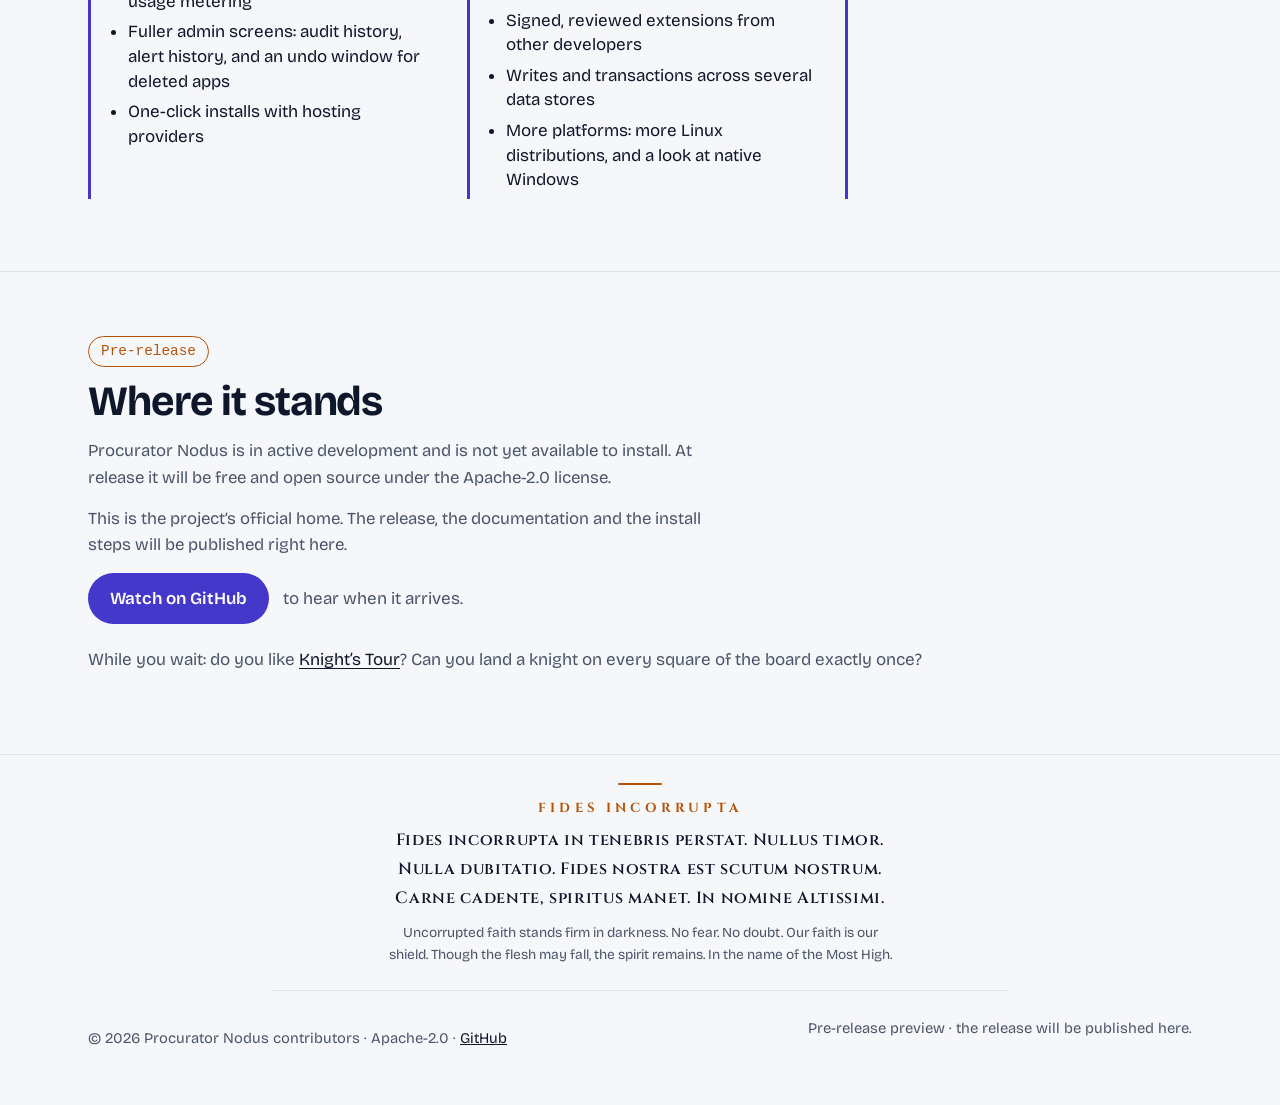
==== commit bd30cc64: "site: add Knight's Tour at /knightstour/ and a link to it under "Where it stands" knightstour/ is th" ====
--- a/index.html
+++ b/index.html
@@ -709,6 +709,7 @@
         <a class="btn" href="https://github.com/ProcuratorNodus">Watch on GitHub</a>
         <span class="small">to hear when it arrives.</span>
       </div>
+      <p class="small kt">While you wait: do you like <a href="/knightstour/">Knight&rsquo;s Tour</a>? Can you land a knight on every square of the board exactly once?</p>
     </div>
   </section>
 
--- a/styles.css
+++ b/styles.css
@@ -3,7 +3,7 @@
 :root{
   --bg:#f6f7fb;--surface:#ffffff;--elev:#eef0f7;--border:#dfe3ee;--text:#0f172a;--muted:#4b5569;
   --accent:#4338ca;--accent-2:#6366f1;--accent-fg:#ffffff;--amber:#b45309;--amber-fill:#f59e0b;--line:#b4bdf0;
-  --knot-a:#4338ca;--knot-b:#6366f1;--glow:rgba(67,56,202,.10);
+  --knot-a:#2f23a8;--knot-b:#4338ca;--knot-warm:#e07400;--still-ink:#2f23a8;--glow:rgba(67,56,202,.13);
   --term-bg:#0f0d2a;--term-fg:#e6e8f5;--term-dim:#8e93b4;--term-ok:#4ade80;--term-cy:#67e8f9;
   --code-k:#1e3a8a;--code-s:#0f766e;--code-c:#6b7280;--code-n:#b45309;--code-k2:#6d28d9;--code-f:#4338ca;
   --show-sun:none;--show-moon:block;
@@ -16,7 +16,7 @@
   :root:not([data-theme="light"]){
     --bg:#0c0a1f;--surface:#161338;--elev:#1e1a4a;--border:#2d2866;--text:#e0e7ff;--muted:#a3adc9;
     --accent:#818cf8;--accent-2:#a5b4fc;--accent-fg:#0c0a1f;--amber:#fbbf24;--amber-fill:#fbbf24;--line:#4f46e5;
-    --knot-a:#6366f1;--knot-b:#a5b4fc;--glow:rgba(99,102,241,.16);
+    --knot-a:#6366f1;--knot-b:#a5b4fc;--knot-warm:#fbbf24;--still-ink:#818cf8;--glow:rgba(99,102,241,.16);
     --code-k:#93c5fd;--code-s:#6ee7b7;--code-c:#8b90b0;--code-n:#fcd34d;--code-k2:#c4b5fd;--code-f:#a5b4fc;
     --show-sun:block;--show-moon:none;
     color-scheme:dark;
@@ -25,7 +25,7 @@
 :root[data-theme="dark"]{
   --bg:#0c0a1f;--surface:#161338;--elev:#1e1a4a;--border:#2d2866;--text:#e0e7ff;--muted:#a3adc9;
   --accent:#818cf8;--accent-2:#a5b4fc;--accent-fg:#0c0a1f;--amber:#fbbf24;--amber-fill:#fbbf24;--line:#4f46e5;
-  --knot-a:#6366f1;--knot-b:#a5b4fc;--glow:rgba(99,102,241,.16);
+  --knot-a:#6366f1;--knot-b:#a5b4fc;--knot-warm:#fbbf24;--still-ink:#818cf8;--glow:rgba(99,102,241,.16);
   --code-k:#93c5fd;--code-s:#6ee7b7;--code-c:#8b90b0;--code-n:#fcd34d;--code-k2:#c4b5fd;--code-f:#a5b4fc;
   --show-sun:block;--show-moon:none;
   color-scheme:dark;
@@ -79,24 +79,24 @@
 .lede{font-size:clamp(1.05rem,2.2vw,1.25rem);line-height:1.55;color:var(--muted);max-width:34rem;margin:0 0 26px}
 .knot{position:relative;height:clamp(300px,72vw,440px);order:-1}
 .knot::before{content:'';position:absolute;inset:-10% -20%;background:radial-gradient(ellipse at 50% 50%,var(--glow) 0%,transparent 62%);pointer-events:none}
-.knot-fallback{position:absolute;left:12%;top:8%;width:76%;height:76%;color:var(--accent);opacity:1;transition:opacity .6s ease}
+.knot-fallback{position:absolute;left:12%;top:8%;width:76%;height:76%;color:var(--still-ink);opacity:1;transition:opacity .6s ease}
 .knot-fallback{overflow:visible}
-.knot-fallback .amb{fill:var(--accent);opacity:.04}
-.knot-fallback .orb,.knot-fallback .thr{fill:none;stroke:var(--accent);stroke-linecap:round}
+.knot-fallback .amb{fill:var(--still-ink);opacity:.04}
+.knot-fallback .orb,.knot-fallback .thr{fill:none;stroke:var(--still-ink);stroke-linecap:round}
 .knot-fallback .orb{stroke-width:1.4}
 .knot-fallback .o0{stroke-opacity:.62}
 .knot-fallback .o1{stroke-opacity:.4}
 .knot-fallback .o2{stroke-opacity:.24}
 .knot-fallback .fld{stroke-width:7;stroke-opacity:.07}
 .knot-fallback .thr{stroke-width:1.2;stroke-opacity:.34}
-.knot-fallback .elec{fill:var(--accent);opacity:.85}
-.knot-fallback .bead{fill:var(--accent);opacity:.8}
-.knot-fallback .hubc{fill:var(--accent);opacity:.92}
+.knot-fallback .elec{fill:var(--still-ink);opacity:.85}
+.knot-fallback .bead{fill:var(--still-ink);opacity:.8}
+.knot-fallback .hubc{fill:var(--still-ink);opacity:.92}
 .knot-fallback .hubi{fill:var(--bg);opacity:.8}
-.knot-fallback .sun-core{fill:var(--amber-fill)}
-.knot-fallback .sun-g0{stop-color:var(--amber-fill);stop-opacity:.55}
-.knot-fallback .sun-g1{stop-color:var(--amber-fill);stop-opacity:.2}
-.knot-fallback .sun-g2{stop-color:var(--amber-fill);stop-opacity:0}
+.knot-fallback .sun-core{fill:var(--knot-warm)}
+.knot-fallback .sun-g0{stop-color:var(--knot-warm);stop-opacity:.55}
+.knot-fallback .sun-g1{stop-color:var(--knot-warm);stop-opacity:.2}
+.knot-fallback .sun-g2{stop-color:var(--knot-warm);stop-opacity:0}
 .knot-canvas{position:absolute;inset:0;display:block;width:100%;height:100%;opacity:0;transition:opacity .6s ease}
 .knot.knot-live .knot-fallback{opacity:0}
 .knot.knot-live .knot-canvas{opacity:1}
@@ -245,6 +245,8 @@
 .status{padding:64px 0 80px;border-top:1px solid var(--border)}
 .badge{display:inline-block;font-family:var(--mono);font-size:.9rem;color:var(--amber);border:1px solid currentColor;border-radius:999px;padding:3px 12px;margin-bottom:12px}
 .status .intro{margin:0 0 14px}
+.status .kt{margin:22px 0 0}
+.status .kt a{color:var(--text);text-decoration:underline;text-underline-offset:3px}
 footer{border-top:1px solid var(--border);padding:28px 0 44px;color:var(--muted);font-size:.92rem}
 .foot{display:flex;flex-wrap:wrap;gap:8px 24px;justify-content:space-between}
 footer a{color:var(--text);display:inline-block;padding:10px 0}
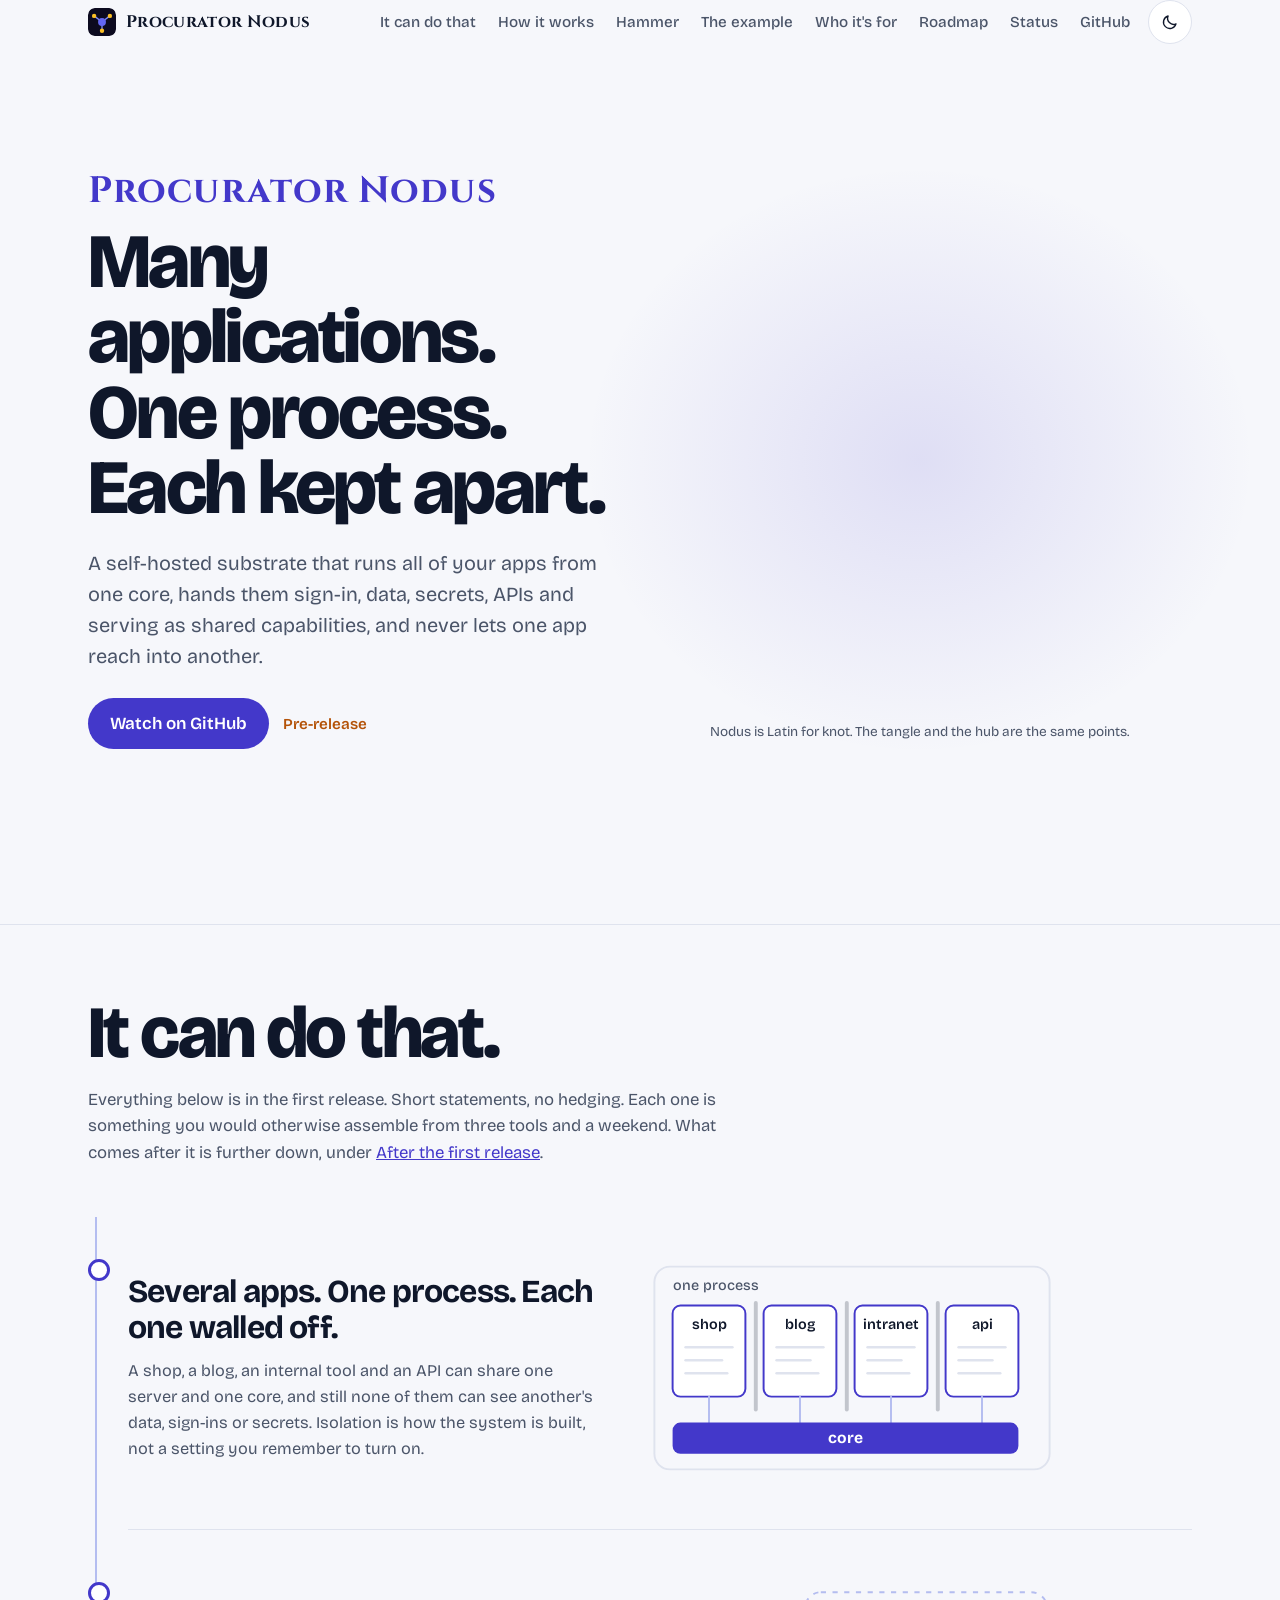
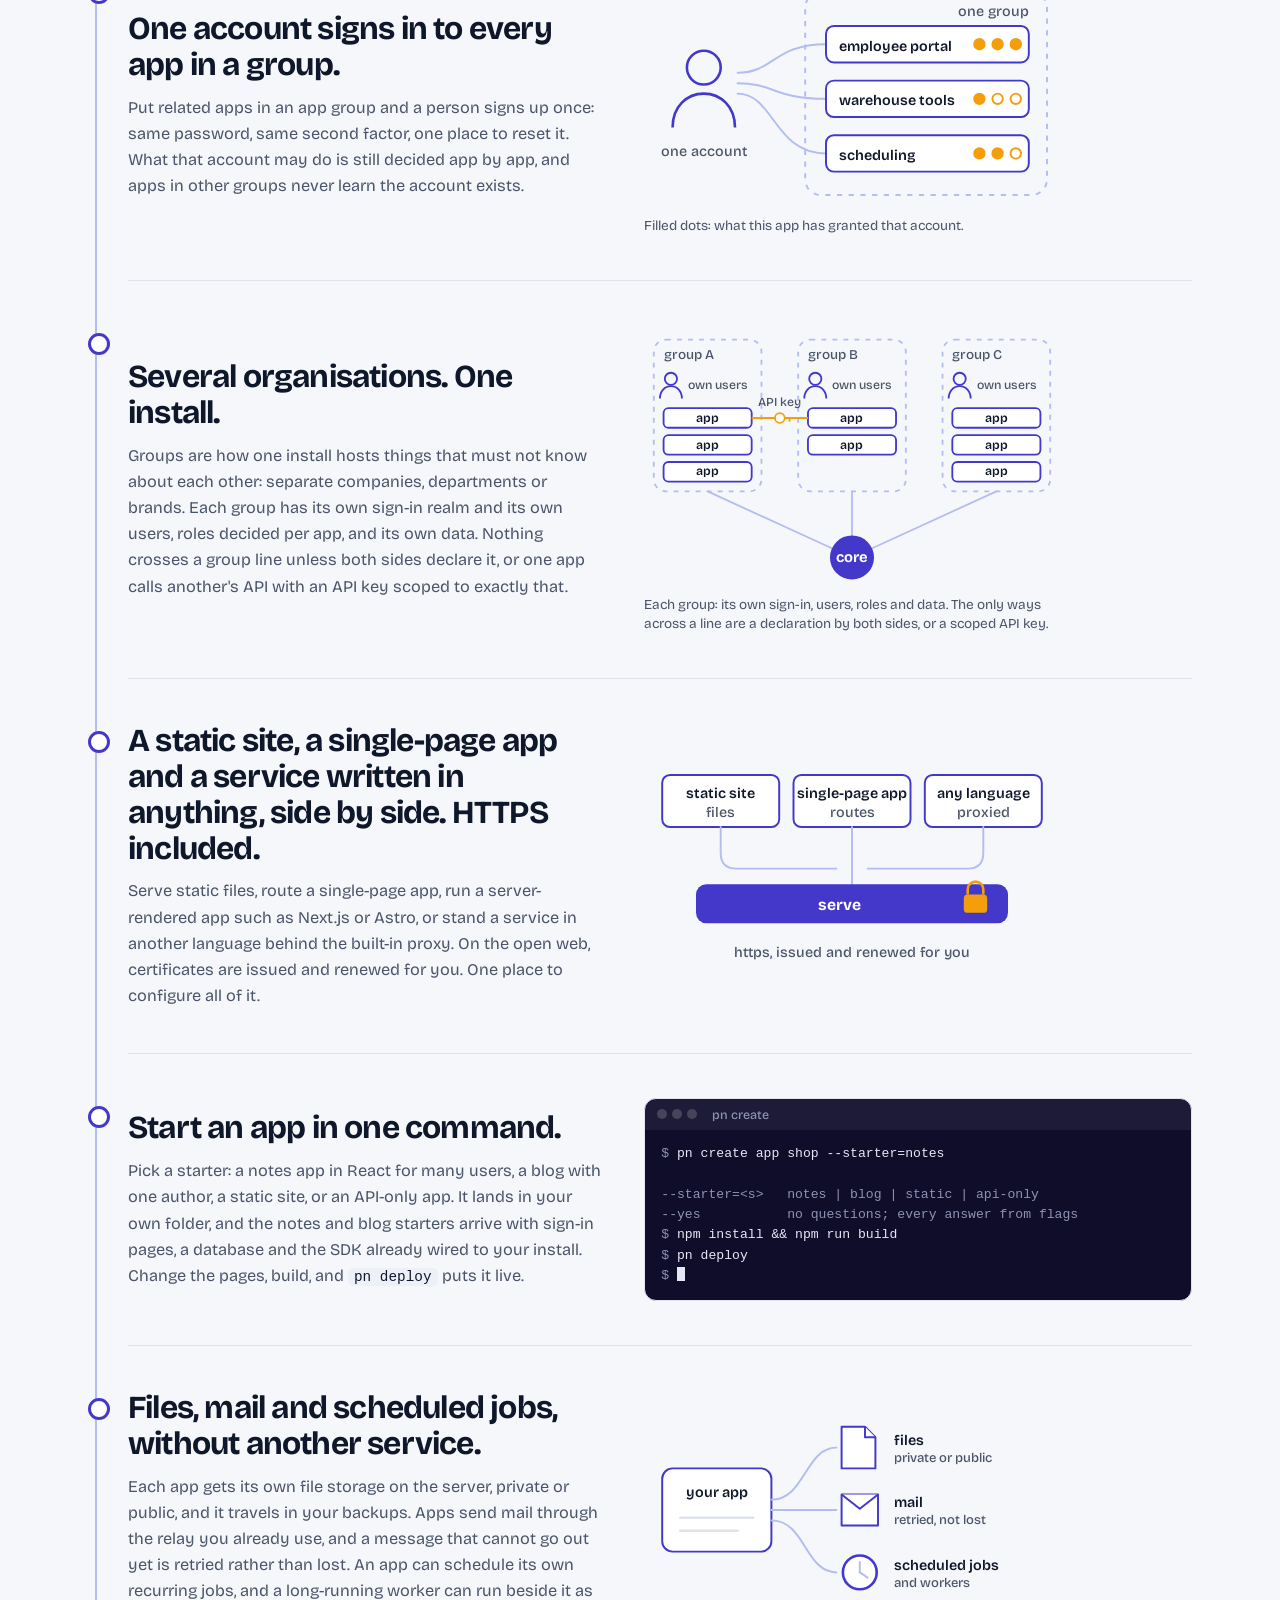
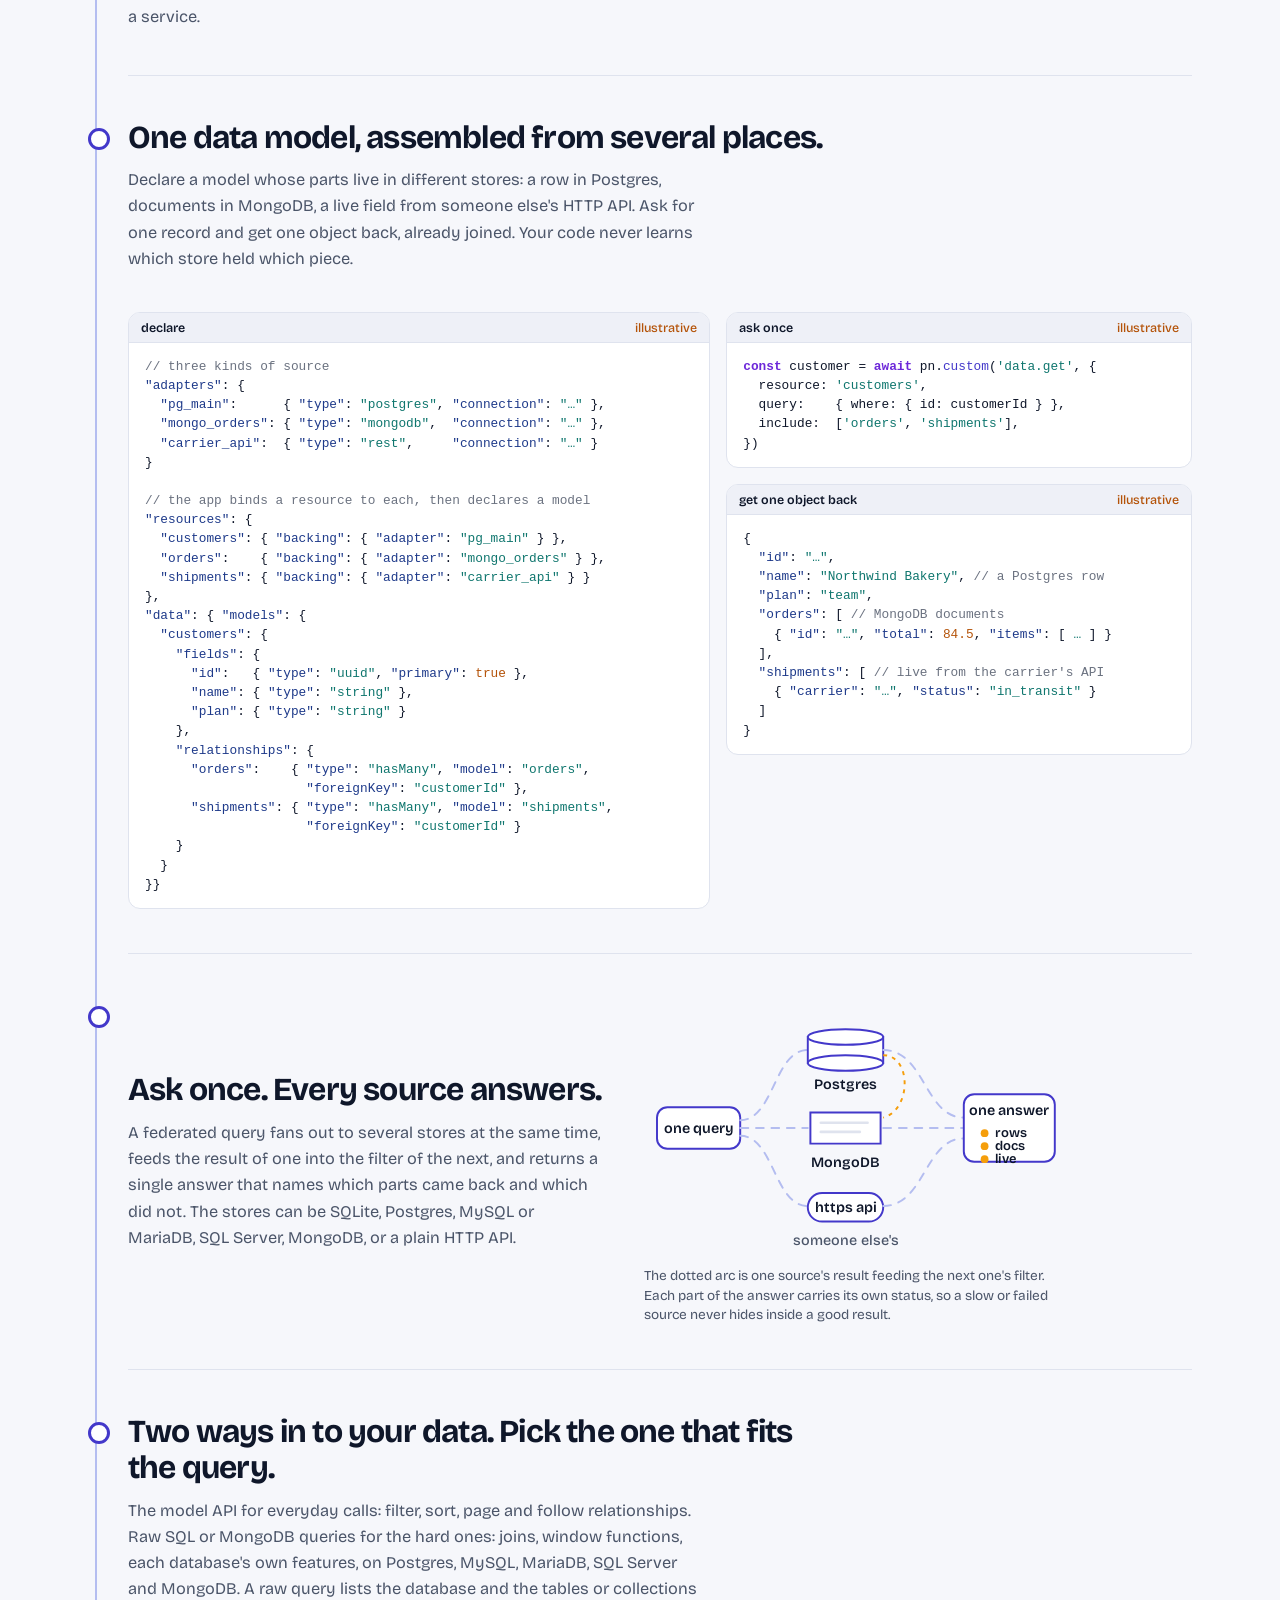
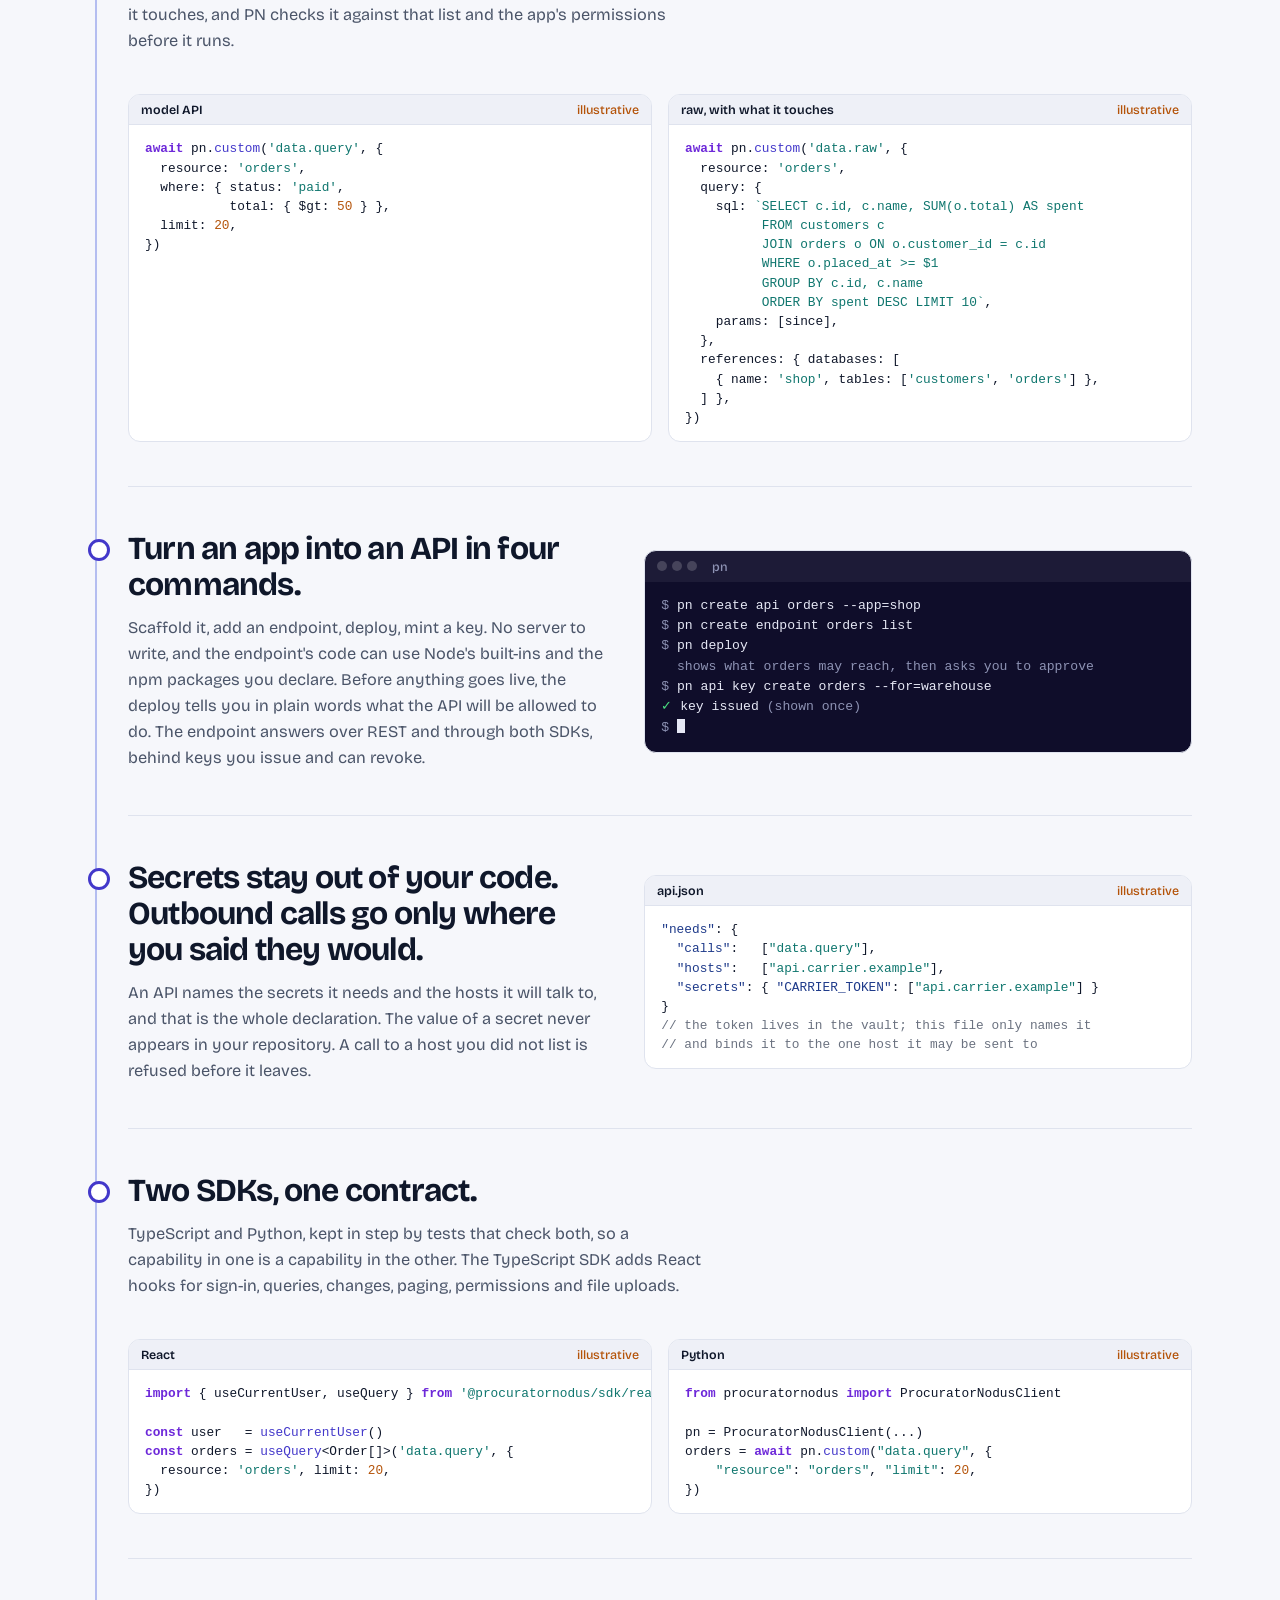
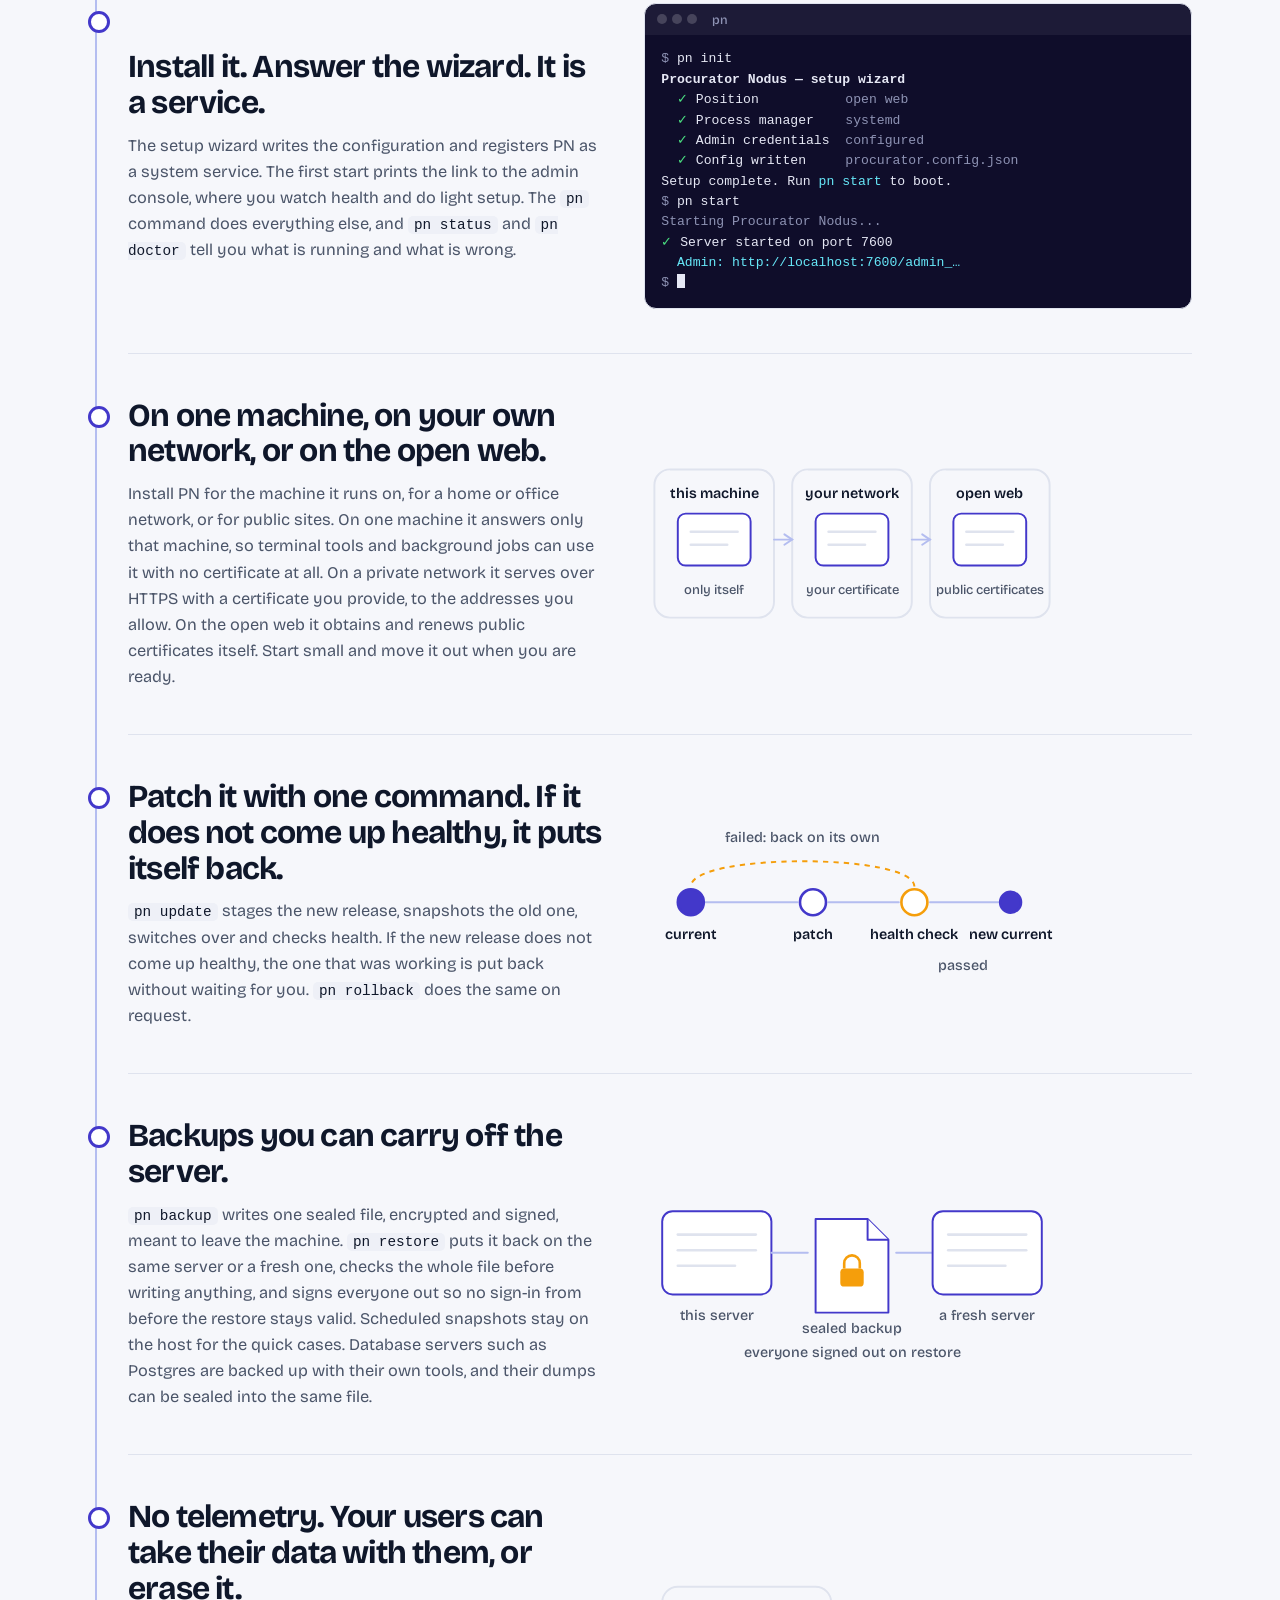
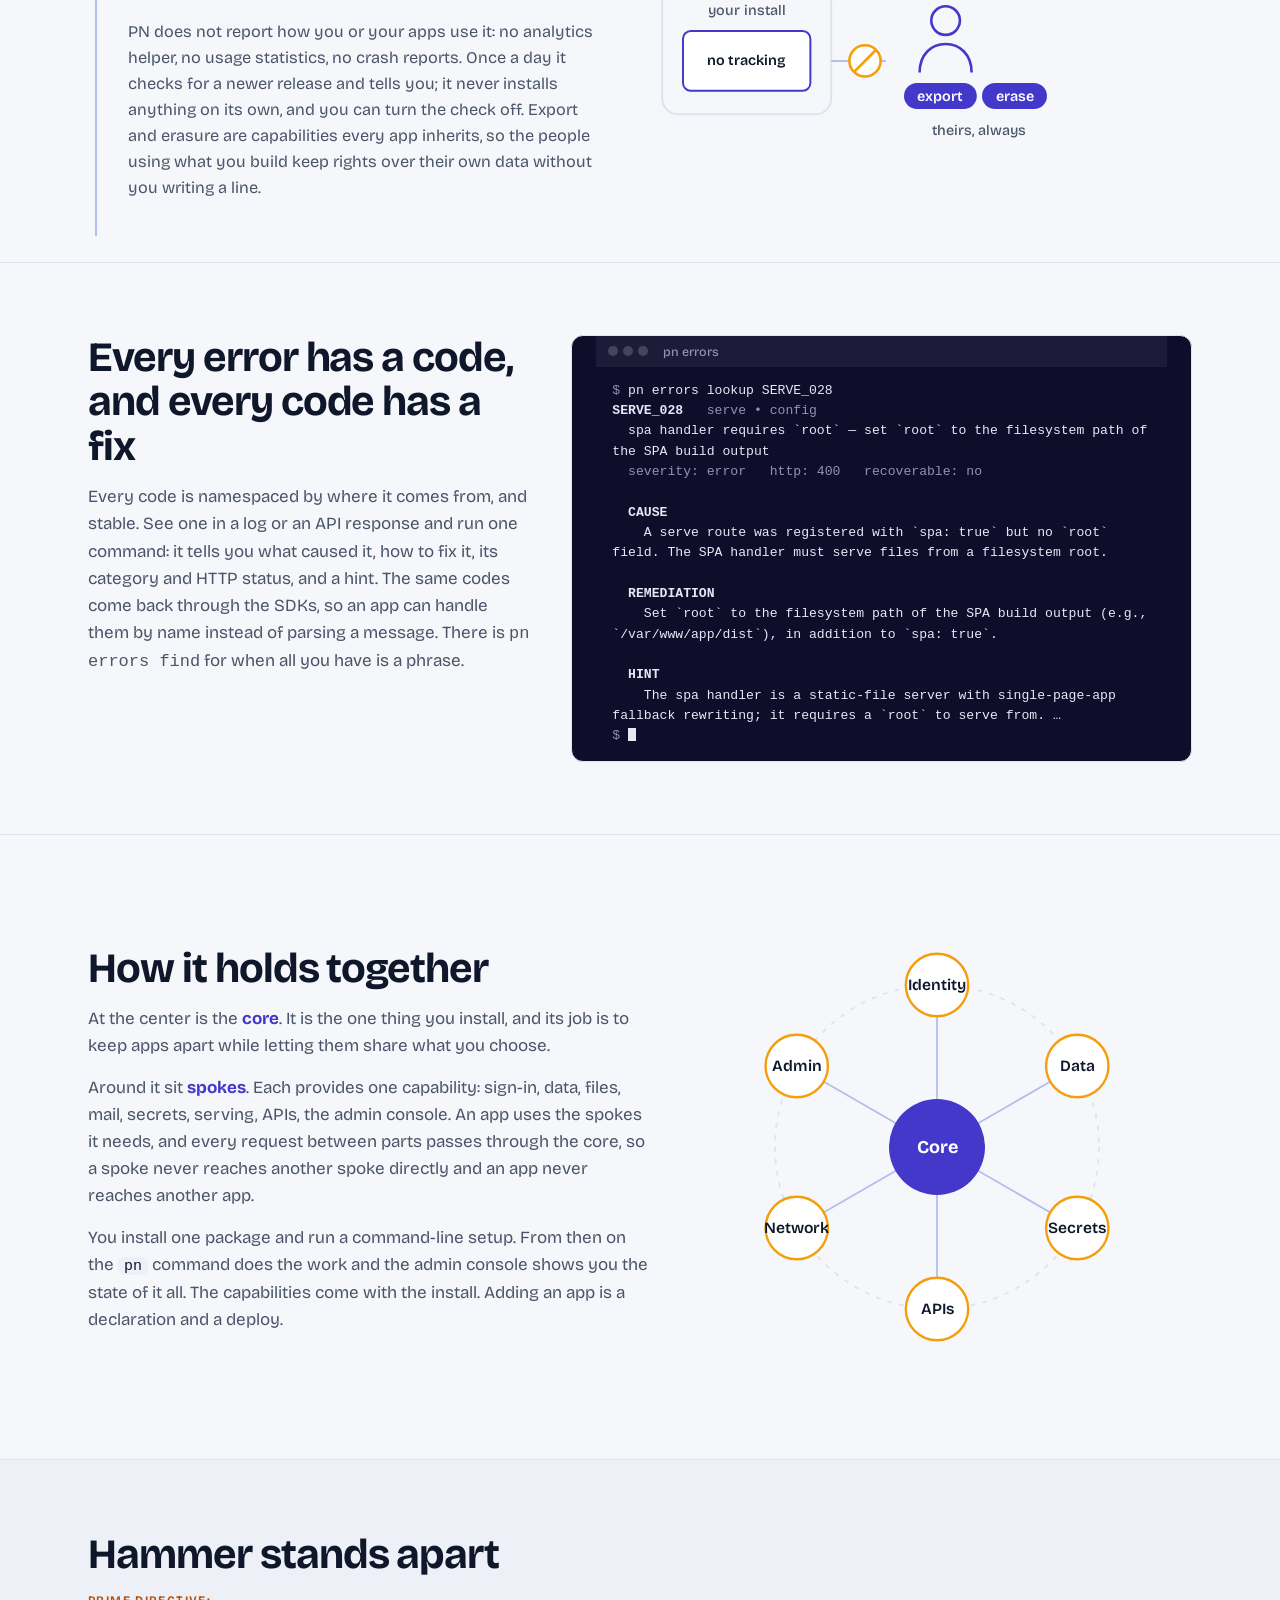
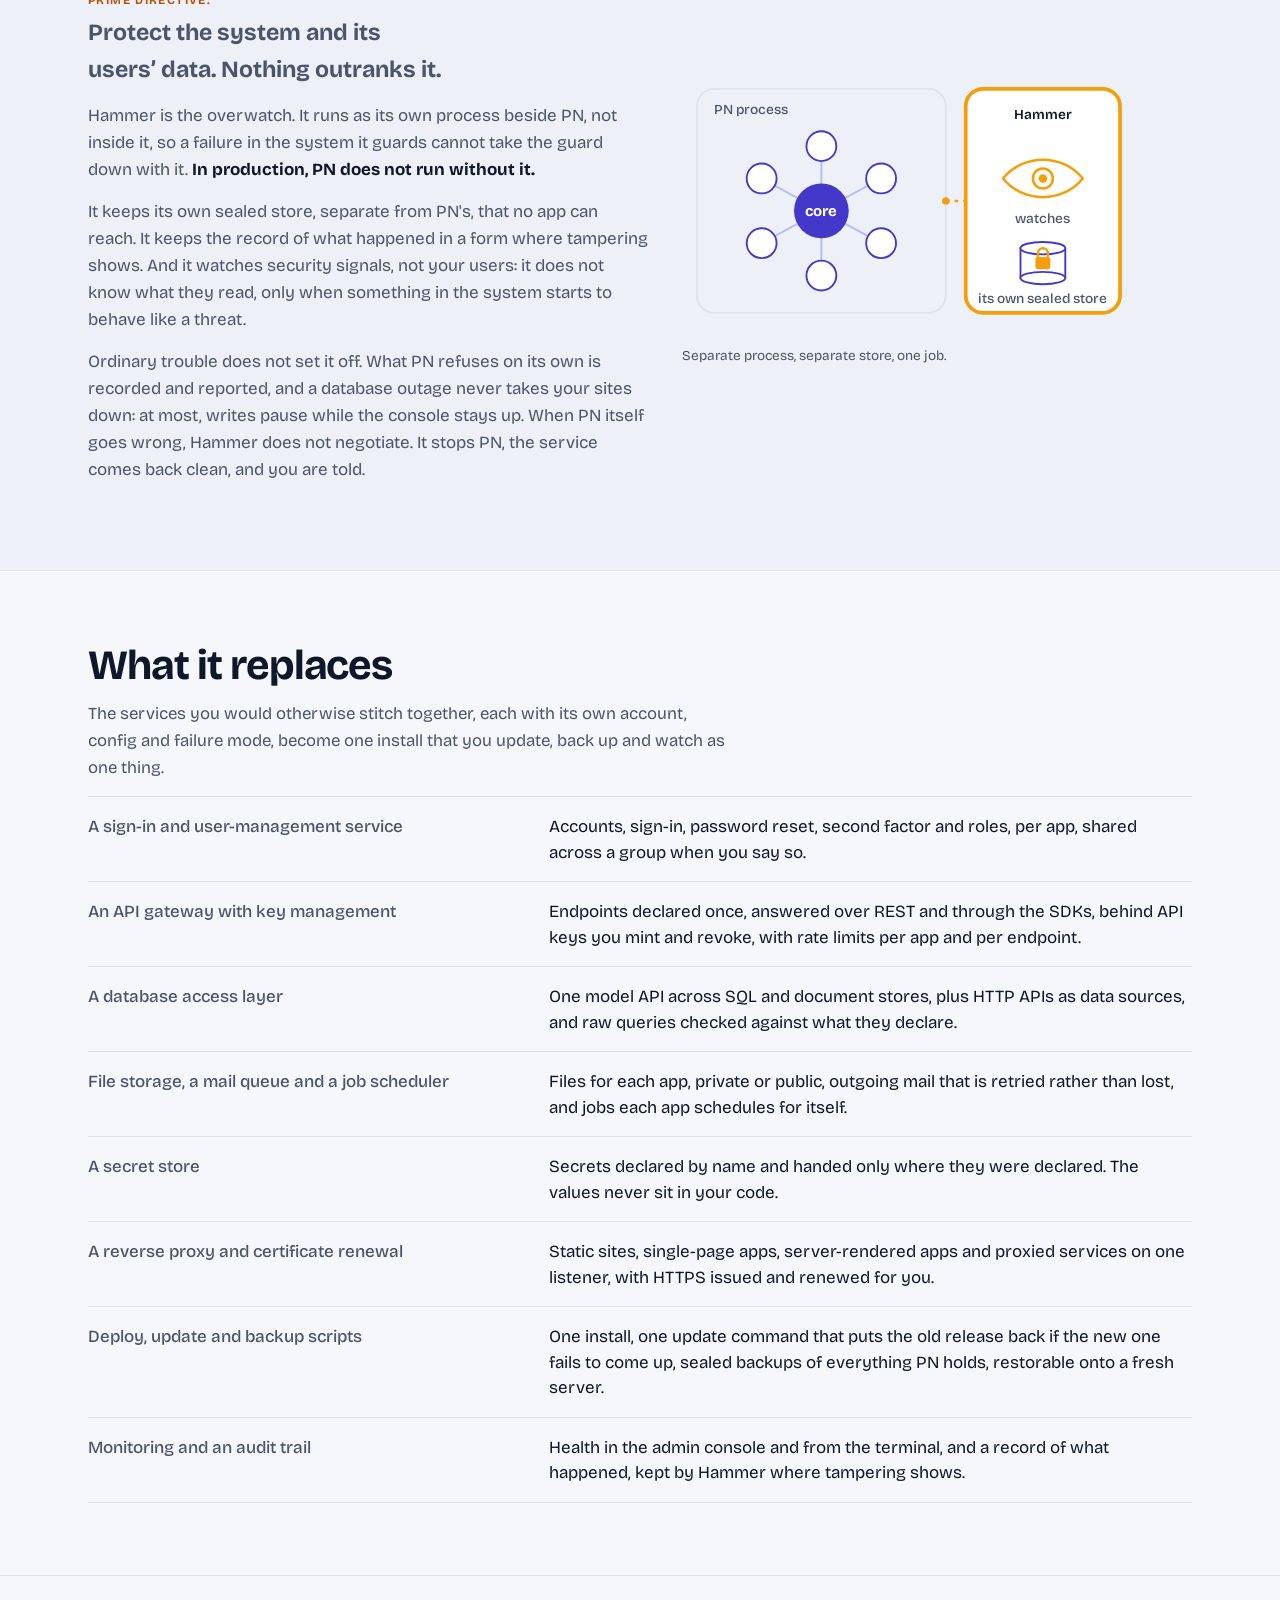
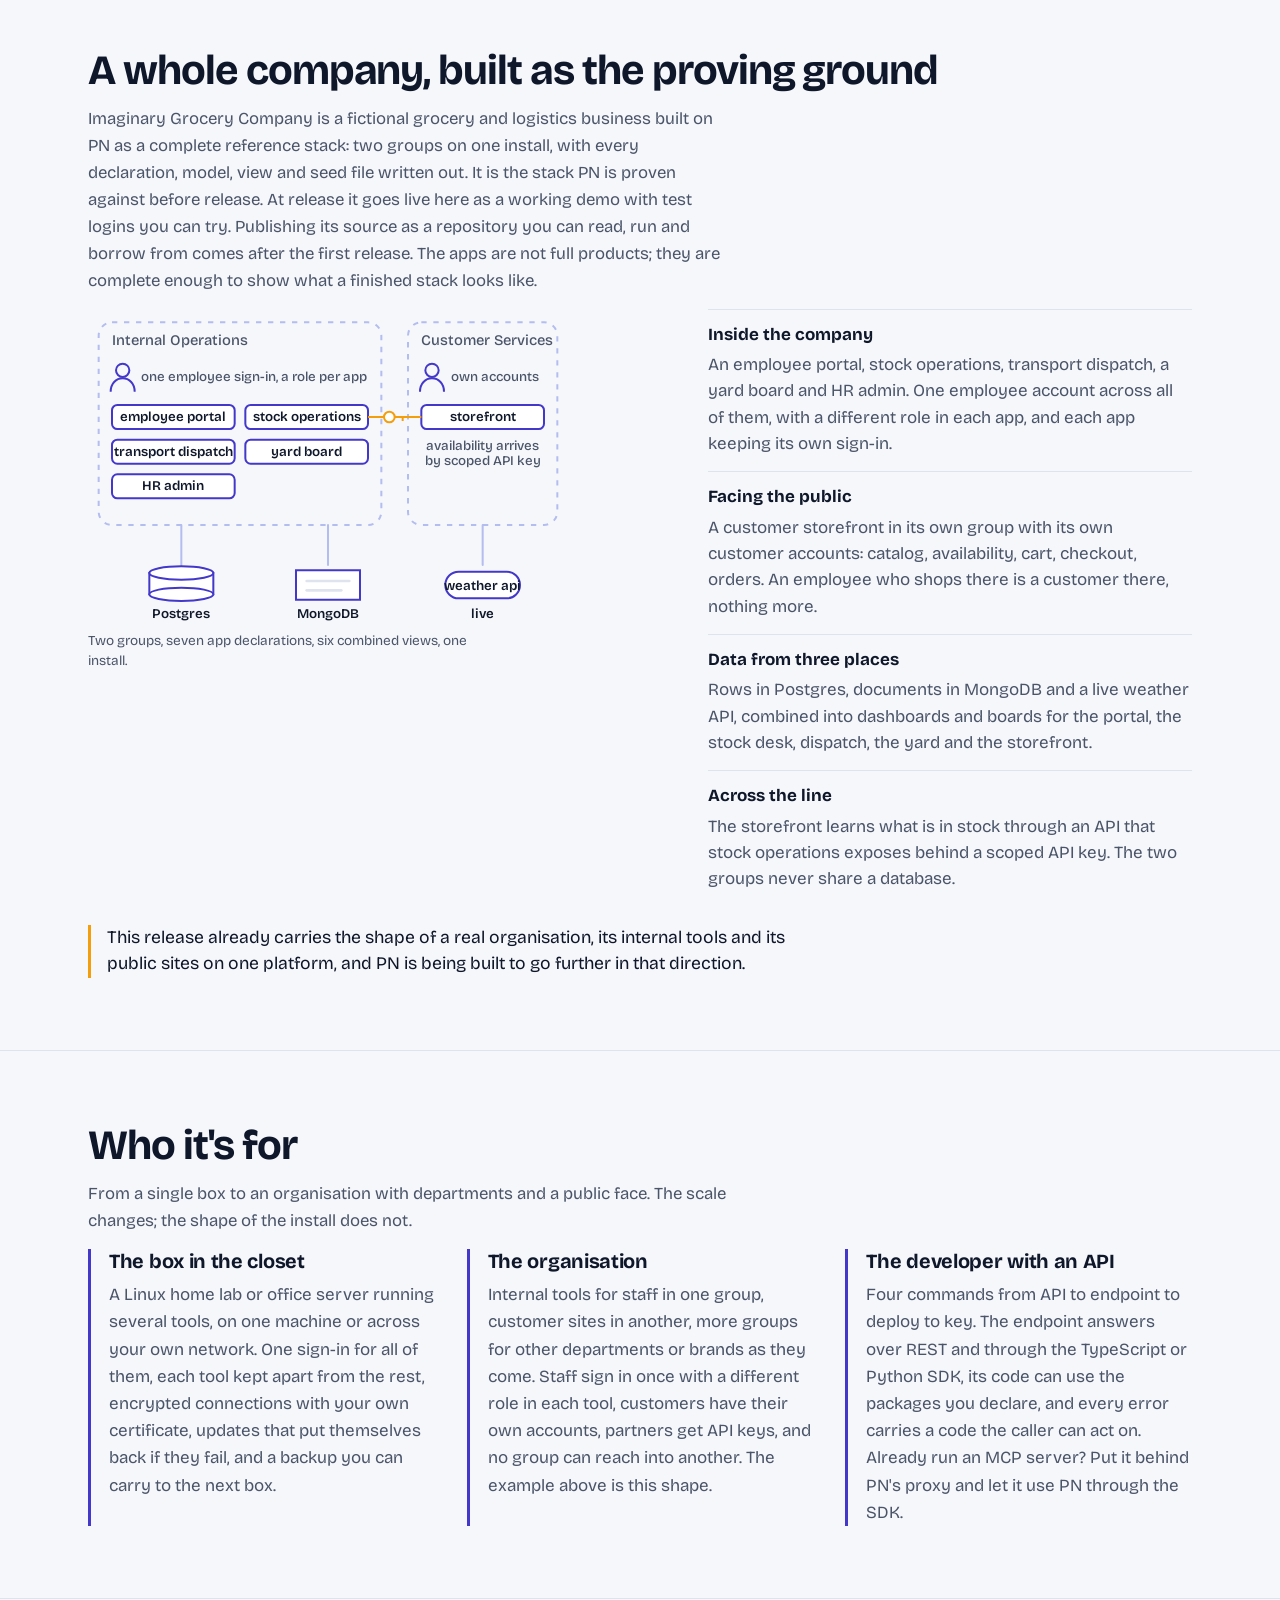
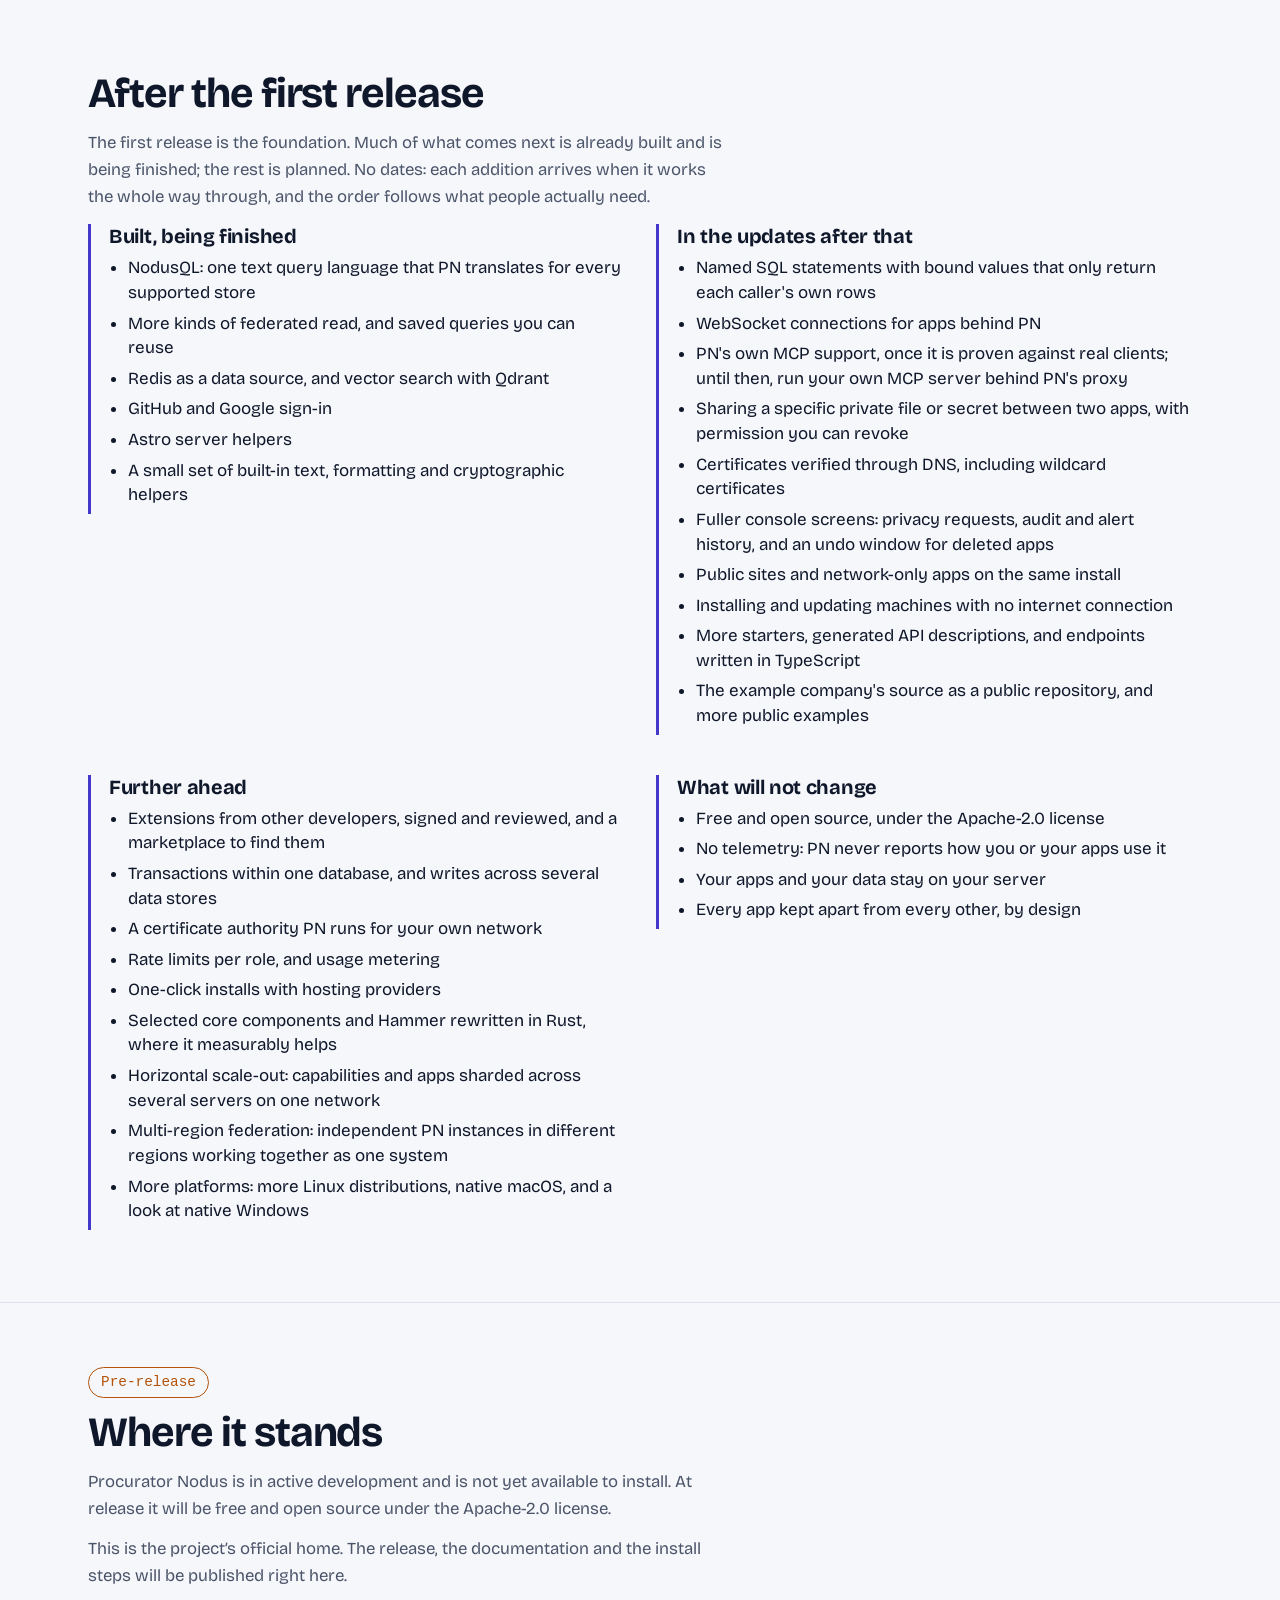
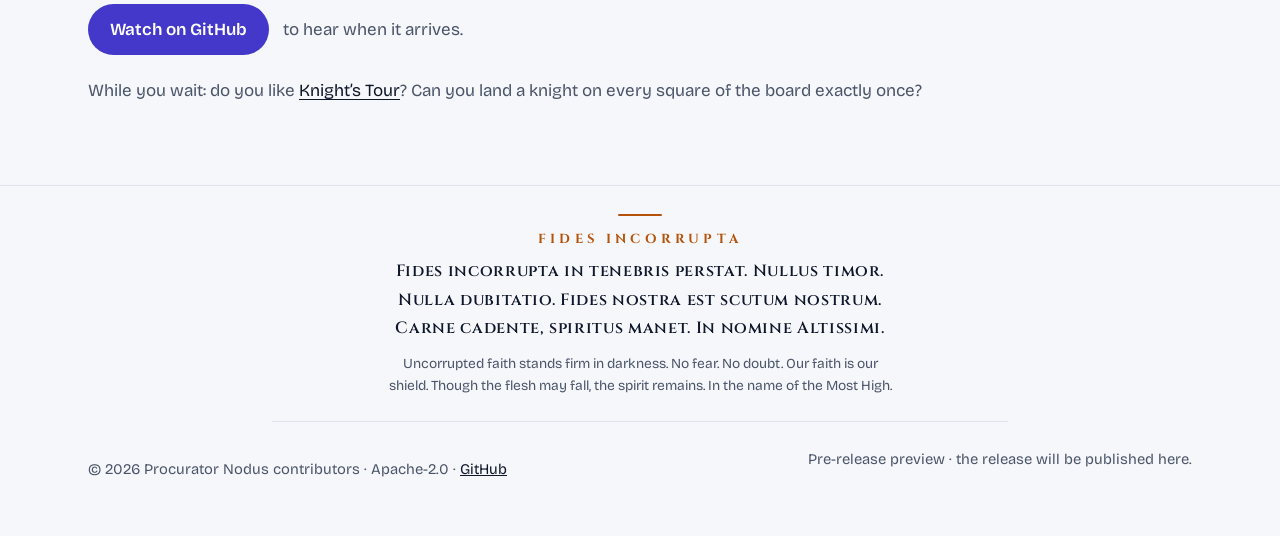
==== commit 00309b35: "site: claims match the first release; post-launch items move to their own section The capability lis" ====
--- a/index.html
+++ b/index.html
@@ -69,15 +69,17 @@
   <section class="can" id="can" aria-labelledby="can-h">
     <div class="wrap">
       <h2 id="can-h" class="big">It can do that.</h2>
-      <p class="intro">Everything below is in the release we are building now. Short statements, no hedging. Each one is something you would otherwise assemble from three tools and a weekend.</p>
+      <p class="intro">Everything below is in the first release. Short statements, no hedging. Each one is something you would otherwise assemble from three tools and a weekend. What comes after it is further down, under <a href="#roadmap">After the first release</a>.</p>
 
       <ol class="ledger">
 
-        <!-- 1 · isolation -->
+        <!-- ══════ run your apps ══════ -->
+
+        <!-- several apps, each walled off -->
         <li class="row">
           <div class="say">
             <h3>Several apps. One process. Each one walled off.</h3>
-            <p>A shop, a blog, an internal tool and an API can share one server and one core, and still none of them can see another's data, sessions or secrets. Isolation is how the system is built, not a setting you remember to turn on.</p>
+            <p>A shop, a blog, an internal tool and an API can share one server and one core, and still none of them can see another's data, sign-ins or secrets. Isolation is how the system is built, not a setting you remember to turn on.</p>
           </div>
           <figure class="vis">
             <svg class="vg" viewBox="0 0 320 180" role="img" aria-label="Four apps standing side by side inside one process, separated by walls, all connected downward to one core">
@@ -95,7 +97,7 @@
           </figure>
         </li>
 
-        <!-- 2 · group identity -->
+        <!-- one account across a group -->
         <li class="row">
           <div class="say">
             <h3>One account signs in to every app in a group.</h3>
@@ -137,11 +139,11 @@
           </figure>
         </li>
 
-        <!-- 3 · serve -->
+        <!-- serve -->
         <li class="row">
           <div class="say">
             <h3>A static site, a single-page app and a service written in anything, side by side. HTTPS included.</h3>
-            <p>Serve static files, route a single-page app, or stand a process in another language behind the built-in proxy. Certificates are issued and renewed for you. One place to configure all of it.</p>
+            <p>Serve static files, route a single-page app, run a server-rendered app such as Next.js or Astro, or stand a service in another language behind the built-in proxy. On the open web, certificates are issued and renewed for you. One place to configure all of it.</p>
           </div>
           <figure class="vis">
             <svg class="vg" viewBox="0 0 320 180" role="img" aria-label="Three kinds of application feeding one serving layer that carries an HTTPS lock">
@@ -161,20 +163,47 @@
         <li class="row">
           <div class="say">
             <h3>Start an app in one command.</h3>
-            <p>Pick a starter: a static site, a React or Astro single-page app, an API-only app, or a Python app. Each one arrives with sign-in pages and the SDK already pointed at your install, registered in a group, bound to a host. Open it and start on the part that is yours.</p>
+            <p>Pick a starter: a notes app in React for many users, a blog with one author, a static site, or an API-only app. It lands in your own folder, and the notes and blog starters arrive with sign-in pages, a database and the SDK already wired to your install. Change the pages, build, and <code>pn deploy</code> puts it live.</p>
           </div>
           <figure class="term">
-            <figcaption><span class="dots" aria-hidden="true"><i></i><i></i><i></i></span><span>pn generate</span></figcaption>
-<pre><code><span class="pr">$</span> pn generate app shop --preset=spa --framework=react
-
-<span class="dim">--preset=&lt;p&gt;      static | spa | api-only | python-basis</span>
-<span class="dim">--framework=&lt;f&gt;   react | astro  (spa preset only)</span>
-<span class="dim">--group=&lt;slug&gt;    target app group (created if new)</span>
+            <figcaption><span class="dots" aria-hidden="true"><i></i><i></i><i></i></span><span>pn create</span></figcaption>
+<pre><code><span class="pr">$</span> pn create app shop --starter=notes
+
+<span class="dim">--starter=&lt;s&gt;   notes | blog | static | api-only</span>
+<span class="dim">--yes           no questions; every answer from flags</span>
+<span class="pr">$</span> npm install &amp;&amp; npm run build
+<span class="pr">$</span> pn deploy
 <span class="pr">$</span> <span class="cur"></span></code></pre>
           </figure>
         </li>
 
-        <!-- 4 · one model, several sources (code) -->
+        <!-- files, mail and scheduled jobs -->
+        <li class="row">
+          <div class="say">
+            <h3>Files, mail and scheduled jobs, without another service.</h3>
+            <p>Each app gets its own file storage on the server, private or public, and it travels in your backups. Apps send mail through the relay you already use, and a message that cannot go out yet is retried rather than lost. An app can schedule its own recurring jobs, and a long-running worker can run beside it as a service.</p>
+          </div>
+          <figure class="vis">
+            <svg class="vg" viewBox="0 0 320 160" role="img" aria-label="One app drawing on three things from the same install: its own files, private or public; mail that is retried rather than lost; and scheduled jobs and workers">
+              <g class="app"><rect x="14" y="48" width="84" height="64" rx="8"/><text class="lbl" x="56" y="70" text-anchor="middle">your app</text><line x1="28" y1="86" x2="84" y2="86"/><line x1="28" y1="96" x2="72" y2="96"/></g>
+              <g class="ln"><path d="M98 72 C 124 72, 124 32, 148 32"/><path d="M98 80 H 148"/><path d="M98 88 C 124 88, 124 128, 148 128"/></g>
+              <g class="file"><path d="M152 16 h18 l8 8 v24 h-26z"/><path d="M170 16 v8 h8"/></g>
+              <text class="lbl" x="192" y="30">files</text>
+              <text class="lbl muted tiny" x="192" y="43">private or public</text>
+              <g class="file"><path d="M152 68 h28 v24 h-28z"/><path d="M152 68 l14 11 l14 -11"/></g>
+              <text class="lbl" x="192" y="78">mail</text>
+              <text class="lbl muted tiny" x="192" y="91">retried, not lost</text>
+              <circle class="node" cx="166" cy="128" r="13"/>
+              <g class="ln"><line x1="166" y1="128" x2="166" y2="120"/><line x1="166" y1="128" x2="172" y2="132"/></g>
+              <text class="lbl" x="192" y="126">scheduled jobs</text>
+              <text class="lbl muted tiny" x="192" y="139">and workers</text>
+            </svg>
+          </figure>
+        </li>
+
+        <!-- ══════ data ══════ -->
+
+        <!-- one model, several sources -->
         <li class="row wide">
           <div class="say">
             <h3>One data model, assembled from several places.</h3>
@@ -239,11 +268,11 @@
           </div>
         </li>
 
-        <!-- 5 · federated -->
+        <!-- federated reads -->
         <li class="row">
           <div class="say">
             <h3>Ask once. Every source answers.</h3>
-            <p>A federated query fans out to several stores at the same time, feeds the result of one into the filter of the next, and returns a single answer that names which parts came back and which did not. The stores can be SQLite, Postgres, MySQL or MariaDB, SQL Server, MongoDB, Redis, Qdrant, or a plain HTTP API.</p>
+            <p>A federated query fans out to several stores at the same time, feeds the result of one into the filter of the next, and returns a single answer that names which parts came back and which did not. The stores can be SQLite, Postgres, MySQL or MariaDB, SQL Server, MongoDB, or a plain HTTP API.</p>
           </div>
           <figure class="vis">
             <svg class="vg" viewBox="0 0 320 200" role="img" aria-label="One query fanning out to three different data sources, one source feeding the next, and the results merging into a single answer with a status per part">
@@ -263,13 +292,13 @@
           </figure>
         </li>
 
-        <!-- three ways in to data -->
+        <!-- two ways in to data -->
         <li class="row wide">
           <div class="say">
-            <h3>Three ways in to your data. Pick the one that fits the query.</h3>
-            <p>The model API for everyday calls. NodusQL when you want one dialect that PN translates for every engine underneath, SQL table, document collection or vector index alike. Declared raw statements for the hard ones: joins, window functions, each database's own features, written as real SQL in your app's own files with named parameters. Raw statements and NodusQL can both act as sources inside a federated read.</p>
-          </div>
-          <div class="codetrio">
+            <h3>Two ways in to your data. Pick the one that fits the query.</h3>
+            <p>The model API for everyday calls: filter, sort, page and follow relationships. Raw SQL or MongoDB queries for the hard ones: joins, window functions, each database's own features, on Postgres, MySQL, MariaDB, SQL Server and MongoDB. A raw query lists the database and the tables or collections it touches, and PN checks it against that list and the app's permissions before it runs.</p>
+          </div>
+          <div class="codepair">
             <figure class="code">
               <figcaption><span>model API</span><em>illustrative</em></figcaption>
 <pre><code><span class="k2">await</span> pn.<span class="f">custom</span>(<span class="s">'data.query'</span>, {
@@ -280,92 +309,47 @@
 })</code></pre>
             </figure>
             <figure class="code">
-              <figcaption><span>NodusQL</span><em>real syntax</em></figcaption>
-<pre><code><span class="k2">SELECT</span> id, total, status
-<span class="k2">FROM</span> orders
-<span class="k2">WHERE</span> status <span class="k2">IN</span> (<span class="s">'paid'</span>, <span class="s">'shipped'</span>)
-  <span class="k2">AND</span> total <span class="k2">BETWEEN</span> <span class="n">50</span> <span class="k2">AND</span> <span class="n">500</span>
-  <span class="k2">AND</span> tags <span class="k2">CONTAINS</span> <span class="s">'gift'</span>
-<span class="k2">ORDER BY</span> placedAt <span class="k2">DESC</span>
-<span class="k2">LIMIT</span> <span class="n">20</span></code></pre>
+              <figcaption><span>raw, with what it touches</span><em>illustrative</em></figcaption>
+<pre><code><span class="k2">await</span> pn.<span class="f">custom</span>(<span class="s">'data.raw'</span>, {
+  resource: <span class="s">'orders'</span>,
+  query: {
+    sql: <span class="s">`SELECT c.id, c.name, SUM(o.total) AS spent
+          FROM customers c
+          JOIN orders o ON o.customer_id = c.id
+          WHERE o.placed_at &gt;= $1
+          GROUP BY c.id, c.name
+          ORDER BY spent DESC LIMIT 10`</span>,
+    params: [since],
+  },
+  references: { databases: [
+    { name: <span class="s">'shop'</span>, tables: [<span class="s">'customers'</span>, <span class="s">'orders'</span>] },
+  ] },
+})</code></pre>
             </figure>
-            <figure class="code">
-              <figcaption><span>declared raw</span><em>illustrative</em></figcaption>
-<pre><code><span class="c">-- statements/top_customers.sql</span>
-<span class="k2">SELECT</span> c.id, c.name,
-       <span class="f">SUM</span>(o.total) <span class="k2">AS</span> spent
-<span class="k2">FROM</span> customers c
-<span class="k2">JOIN</span> orders o <span class="k2">ON</span> o.customer_id = c.id
-<span class="k2">WHERE</span> o.placed_at &gt;= <span class="n">:since</span>
-<span class="k2">GROUP BY</span> c.id, c.name
-<span class="k2">ORDER BY</span> spent <span class="k2">DESC</span>
-<span class="k2">LIMIT</span> <span class="n">10</span></code></pre>
-            </figure>
-          </div>
-        </li>
-
-        <!-- 7 · API builder -->
+          </div>
+        </li>
+
+        <!-- ══════ APIs and SDKs ══════ -->
+
+        <!-- API builder -->
         <li class="row">
           <div class="say">
             <h3>Turn an app into an API in four commands.</h3>
-            <p>Scaffold it, add an endpoint, deploy, mint a key. No server to write. The same endpoint answers over REST, through the SDK, and as a tool to AI assistants over MCP, each behind an API key you issued and can revoke.</p>
+            <p>Scaffold it, add an endpoint, deploy, mint a key. No server to write, and the endpoint's code can use Node's built-ins and the npm packages you declare. Before anything goes live, the deploy tells you in plain words what the API will be allowed to do. The endpoint answers over REST and through both SDKs, behind keys you issue and can revoke.</p>
           </div>
           <figure class="term">
-            <figcaption><span class="dots" aria-hidden="true"><i></i><i></i><i></i></span><span>pn api</span></figcaption>
-<pre><code><span class="pr">$</span> pn api new orders --app=shop
-<span class="pr">$</span> pn api endpoint add orders list --read
-<span class="pr">$</span> pn api deploy orders
+            <figcaption><span class="dots" aria-hidden="true"><i></i><i></i><i></i></span><span>pn</span></figcaption>
+<pre><code><span class="pr">$</span> pn create api orders --app=shop
+<span class="pr">$</span> pn create endpoint orders list
+<span class="pr">$</span> pn deploy
+<span class="dim">  shows what orders may reach, then asks you to approve</span>
 <span class="pr">$</span> pn api key create orders --for=warehouse
 <span class="ok">✓</span> key issued <span class="dim">(shown once)</span>
 <span class="pr">$</span> <span class="cur"></span></code></pre>
           </figure>
         </li>
 
-        <!-- two SDKs -->
-        <li class="row wide">
-          <div class="say">
-            <h3>Two SDKs, one contract.</h3>
-            <p>TypeScript and Python, kept at parity by a machine-checked matrix, so a capability in one is a capability in the other. The TypeScript SDK adds React hooks for sign-in, queries, mutations, permissions, uploads and live updates, and Astro helpers for server-side sessions and routes.</p>
-          </div>
-          <div class="codepair">
-            <figure class="code">
-              <figcaption><span>React</span><em>illustrative</em></figcaption>
-<pre><code><span class="k2">import</span> { useCurrentUser, useQuery } <span class="k2">from</span> <span class="s">'@procuratornodus/sdk/react'</span>
-
-<span class="k2">const</span> user   = <span class="f">useCurrentUser</span>()
-<span class="k2">const</span> orders = <span class="f">useQuery</span>&lt;Order[]&gt;(<span class="s">'data.query'</span>, {
-  resource: <span class="s">'orders'</span>, limit: <span class="n">20</span>,
-})</code></pre>
-            </figure>
-            <figure class="code">
-              <figcaption><span>Python</span><em>illustrative</em></figcaption>
-<pre><code><span class="k2">from</span> procuratornodus <span class="k2">import</span> ProcuratorNodusClient
-
-pn = ProcuratorNodusClient(...)
-orders = <span class="k2">await</span> pn.<span class="f">custom</span>(<span class="s">"data.query"</span>, {
-    <span class="s">"resource"</span>: <span class="s">"orders"</span>, <span class="s">"limit"</span>: <span class="n">20</span>,
-})</code></pre>
-            </figure>
-          </div>
-        </li>
-
-        <!-- live updates -->
-        <li class="row">
-          <div class="say">
-            <h3>Live updates, pushed to the app.</h3>
-            <p>Subscribe to a capability and changes arrive as they happen, over a connection that reconnects on its own when the network drops. Loop over it in plain TypeScript, or hand it to a React hook and render the latest value.</p>
-          </div>
-          <figure class="code">
-            <figcaption><span>subscribe</span><em>illustrative</em></figcaption>
-<pre><code><span class="k2">const</span> stream = pn.<span class="f">subscribe</span>&lt;Order&gt;(<span class="s">'orders.changes'</span>, {})
-<span class="k2">for await</span> (<span class="k2">const</span> change <span class="k2">of</span> stream) <span class="f">render</span>(change)
-
-<span class="c">// the same stream, as a hook</span>
-<span class="k2">const</span> { data } = <span class="f">useSubscribe</span>&lt;Order&gt;(<span class="s">'orders.changes'</span>, {})</code></pre>
-          </figure>
-        </li>
-
-        <!-- 8 · secrets + declared hosts -->
+        <!-- secrets + declared hosts -->
         <li class="row">
           <div class="say">
             <h3>Secrets stay out of your code. Outbound calls go only where you said they would.</h3>
@@ -383,20 +367,50 @@
           </figure>
         </li>
 
-        <!-- 9 · install -->
+        <!-- two SDKs -->
+        <li class="row wide">
+          <div class="say">
+            <h3>Two SDKs, one contract.</h3>
+            <p>TypeScript and Python, kept in step by tests that check both, so a capability in one is a capability in the other. The TypeScript SDK adds React hooks for sign-in, queries, changes, paging, permissions and file uploads.</p>
+          </div>
+          <div class="codepair">
+            <figure class="code">
+              <figcaption><span>React</span><em>illustrative</em></figcaption>
+<pre><code><span class="k2">import</span> { useCurrentUser, useQuery } <span class="k2">from</span> <span class="s">'@procuratornodus/sdk/react'</span>
+
+<span class="k2">const</span> user   = <span class="f">useCurrentUser</span>()
+<span class="k2">const</span> orders = <span class="f">useQuery</span>&lt;Order[]&gt;(<span class="s">'data.query'</span>, {
+  resource: <span class="s">'orders'</span>, limit: <span class="n">20</span>,
+})</code></pre>
+            </figure>
+            <figure class="code">
+              <figcaption><span>Python</span><em>illustrative</em></figcaption>
+<pre><code><span class="k2">from</span> procuratornodus <span class="k2">import</span> ProcuratorNodusClient
+
+pn = ProcuratorNodusClient(...)
+orders = <span class="k2">await</span> pn.<span class="f">custom</span>(<span class="s">"data.query"</span>, {
+    <span class="s">"resource"</span>: <span class="s">"orders"</span>, <span class="s">"limit"</span>: <span class="n">20</span>,
+})</code></pre>
+            </figure>
+          </div>
+        </li>
+
+        <!-- ══════ install, update, recover ══════ -->
+
+        <!-- install -->
         <li class="row">
           <div class="say">
             <h3>Install it. Answer the wizard. It is a service.</h3>
-            <p>The setup wizard writes the configuration and registers PN as a system service. The first start prints the link to the admin console, where you add capabilities, configure them and watch health. From the terminal, <code>pn status</code> and <code>pn doctor</code> tell you the same story.</p>
+            <p>The setup wizard writes the configuration and registers PN as a system service. The first start prints the link to the admin console, where you watch health and do light setup. The <code>pn</code> command does everything else, and <code>pn status</code> and <code>pn doctor</code> tell you what is running and what is wrong.</p>
           </div>
           <figure class="term">
             <figcaption><span class="dots" aria-hidden="true"><i></i><i></i><i></i></span><span>pn</span></figcaption>
 <pre><code><span class="pr">$</span> pn init
 <b>Procurator Nodus — setup wizard</b>
-  <span class="ok">✓</span> Project directory  <span class="dim">~/procurator</span>
+  <span class="ok">✓</span> Position           <span class="dim">open web</span>
   <span class="ok">✓</span> Process manager    <span class="dim">systemd</span>
   <span class="ok">✓</span> Admin credentials  <span class="dim">configured</span>
-  <span class="ok">✓</span> Config written     <span class="dim">~/.pn/config.json</span>
+  <span class="ok">✓</span> Config written     <span class="dim">procurator.config.json</span>
 Setup complete. Run <span class="cy">pn start</span> to boot.
 <span class="pr">$</span> pn start
 <span class="dim">Starting Procurator Nodus...</span>
@@ -406,7 +420,7 @@
           </figure>
         </li>
 
-        <!-- 9b · install positions -->
+        <!-- install positions -->
         <li class="row">
           <div class="say">
             <h3>On one machine, on your own network, or on the open web.</h3>
@@ -431,11 +445,11 @@
           </figure>
         </li>
 
-        <!-- 10 · update + rollback -->
+        <!-- update + rollback -->
         <li class="row">
           <div class="say">
             <h3>Patch it with one command. If it does not come up healthy, it puts itself back.</h3>
-            <p><code>pn update</code> stages the new release, snapshots the old one, switches over and checks health. A failed check puts the release that was working back, without waiting for you. <code>pn rollback</code> does the same on request.</p>
+            <p><code>pn update</code> stages the new release, snapshots the old one, switches over and checks health. If the new release does not come up healthy, the one that was working is put back without waiting for you. <code>pn rollback</code> does the same on request.</p>
           </div>
           <figure class="vis">
             <svg class="vg" viewBox="0 0 320 130" role="img" aria-label="A timeline from the current release to a patch to a health check; a passing check continues forward, a failing check loops back to the current release">
@@ -455,7 +469,7 @@
         <li class="row">
           <div class="say">
             <h3>Backups you can carry off the server.</h3>
-            <p><code>pn backup</code> writes one sealed file, encrypted and signed, meant to leave the machine. <code>pn restore</code> puts it back on the same server or a fresh one, checks the whole file before writing anything, and signs every old session out so nothing from before the restore stays valid. Daily snapshots stay on the host for the quick cases. Database servers such as Postgres are backed up with their own tools, and their dumps can be sealed into the same file.</p>
+            <p><code>pn backup</code> writes one sealed file, encrypted and signed, meant to leave the machine. <code>pn restore</code> puts it back on the same server or a fresh one, checks the whole file before writing anything, and signs everyone out so no sign-in from before the restore stays valid. Scheduled snapshots stay on the host for the quick cases. Database servers such as Postgres are backed up with their own tools, and their dumps can be sealed into the same file.</p>
           </div>
           <figure class="vis">
             <svg class="vg" viewBox="0 0 320 150" role="img" aria-label="A sealed backup file leaving one server and being restored onto a fresh server">
@@ -467,12 +481,14 @@
               <text class="lbl muted" x="160" y="128" text-anchor="middle">sealed backup</text>
               <g class="app"><rect x="222" y="34" width="84" height="64" rx="8"/><line x1="234" y1="52" x2="294" y2="52"/><line x1="234" y1="64" x2="294" y2="64"/><line x1="234" y1="76" x2="278" y2="76"/></g>
               <text class="lbl muted" x="264" y="118" text-anchor="middle">a fresh server</text>
-              <text class="lbl muted" x="160" y="146" text-anchor="middle">every old session signed out on restore</text>
-            </svg>
-          </figure>
-        </li>
-
-        <!-- 11 · no telemetry -->
+              <text class="lbl muted" x="160" y="146" text-anchor="middle">everyone signed out on restore</text>
+            </svg>
+          </figure>
+        </li>
+
+        <!-- ══════ privacy ══════ -->
+
+        <!-- no telemetry -->
         <li class="row">
           <div class="say">
             <h3>No telemetry. Your users can take their data with them, or erase it.</h3>
@@ -501,7 +517,7 @@
     <div class="wrap errors-grid">
       <div>
         <h2 id="errors-h">Every error has a code, and every code has a fix</h2>
-        <p>Hundreds of codes, each namespaced by where it comes from, each stable. See one in a log or an API response and run one command: it tells you what caused it, how to fix it, its category and HTTP status, and a hint. The same codes come back through the SDKs, so an app can handle them by name instead of parsing a message. There is <code>pn errors find</code> for when all you have is a phrase.</p>
+        <p>Every code is namespaced by where it comes from, and stable. See one in a log or an API response and run one command: it tells you what caused it, how to fix it, its category and HTTP status, and a hint. The same codes come back through the SDKs, so an app can handle them by name instead of parsing a message. There is <code>pn errors find</code> for when all you have is a phrase.</p>
       </div>
       <figure class="term wrap wide">
         <figcaption><span class="dots" aria-hidden="true"><i></i><i></i><i></i></span><span>pn errors</span></figcaption>
@@ -529,8 +545,8 @@
       <div>
         <h2 id="how-h">How it holds together</h2>
         <p>At the center is the <strong>core</strong>. It is the one thing you install, and its job is to keep apps apart while letting them share what you choose.</p>
-        <p>Around it sit <strong>spokes</strong>. Each provides one capability: sign-in, data, secrets, serving, APIs, the admin console. An app uses the spokes it needs, and every request between parts passes through the core, so a spoke never reaches another spoke directly and an app never reaches another app.</p>
-        <p>You install one package, run a command-line setup, then manage the rest from the admin console. Adding a capability is an install. Adding an app is a declaration.</p>
+        <p>Around it sit <strong>spokes</strong>. Each provides one capability: sign-in, data, files, mail, secrets, serving, APIs, the admin console. An app uses the spokes it needs, and every request between parts passes through the core, so a spoke never reaches another spoke directly and an app never reaches another app.</p>
+        <p>You install one package and run a command-line setup. From then on the <code>pn</code> command does the work and the admin console shows you the state of it all. The capabilities come with the install. Adding an app is a declaration and a deploy.</p>
       </div>
       <svg class="diagram" viewBox="0 0 400 400" role="img" aria-labelledby="dt dd"><title id="dt">Core and spokes</title><desc id="dd">A central core connected to six capability spokes: identity, data, secrets, APIs, network and admin.</desc><circle class="ring" cx="200" cy="200" r="135"/><line class="ln" x1="200" y1="200" x2="200.0" y2="65.0"/><line class="ln" x1="200" y1="200" x2="316.9" y2="132.5"/><line class="ln" x1="200" y1="200" x2="316.9" y2="267.5"/><line class="ln" x1="200" y1="200" x2="200.0" y2="335.0"/><line class="ln" x1="200" y1="200" x2="83.1" y2="267.5"/><line class="ln" x1="200" y1="200" x2="83.1" y2="132.5"/><circle class="pulse" r="4" cx="200" cy="200" style="--dx:0.0px;--dy:-135.0px;animation-delay:0.00s"/><circle class="pulse" r="4" cx="200" cy="200" style="--dx:116.9px;--dy:-67.5px;animation-delay:0.55s"/><circle class="pulse" r="4" cx="200" cy="200" style="--dx:116.9px;--dy:67.5px;animation-delay:1.10s"/><circle class="pulse" r="4" cx="200" cy="200" style="--dx:0.0px;--dy:135.0px;animation-delay:1.65s"/><circle class="pulse" r="4" cx="200" cy="200" style="--dx:-116.9px;--dy:67.5px;animation-delay:2.20s"/><circle class="pulse" r="4" cx="200" cy="200" style="--dx:-116.9px;--dy:-67.5px;animation-delay:2.75s"/><circle class="core" cx="200" cy="200" r="40"/><text class="coretxt" x="200" y="205" text-anchor="middle">Core</text><circle class="node" cx="200.0" cy="65.0" r="26"/><text class="lbl" x="200.0" y="69.0">Identity</text><circle class="node" cx="316.9" cy="132.5" r="26"/><text class="lbl" x="316.9" y="136.5">Data</text><circle class="node" cx="316.9" cy="267.5" r="26"/><text class="lbl" x="316.9" y="271.5">Secrets</text><circle class="node" cx="200.0" cy="335.0" r="26"/><text class="lbl" x="200.0" y="339.0">APIs</text><circle class="node" cx="83.1" cy="267.5" r="26"/><text class="lbl" x="83.1" y="271.5">Network</text><circle class="node" cx="83.1" cy="132.5" r="26"/><text class="lbl" x="83.1" y="136.5">Admin</text></svg>
     </div>
@@ -542,9 +558,9 @@
       <div>
         <h2 id="hammer-h">Hammer stands apart</h2>
         <p class="directive"><span>Prime directive:</span> Protect the system and its users’ data. Nothing outranks it.</p>
-        <p>Hammer is the overwatch. It runs as its own process beside PN, not inside it, so a failure in the system it guards cannot take the guard down with it. <strong>PN does not run without it.</strong></p>
+        <p>Hammer is the overwatch. It runs as its own process beside PN, not inside it, so a failure in the system it guards cannot take the guard down with it. <strong>In production, PN does not run without it.</strong></p>
         <p>It keeps its own sealed store, separate from PN's, that no app can reach. It keeps the record of what happened in a form where tampering shows. And it watches security signals, not your users: it does not know what they read, only when something in the system starts to behave like a threat.</p>
-        <p>When a component misbehaves, Hammer does not negotiate with it. It stops it, restarts PN clean, and reports. When PN itself goes wrong, Hammer can stop it.</p>
+        <p>Ordinary trouble does not set it off. What PN refuses on its own is recorded and reported, and a database outage never takes your sites down: at most, writes pause while the console stays up. When PN itself goes wrong, Hammer does not negotiate. It stops PN, the service comes back clean, and you are told.</p>
       </div>
       <figure class="vis hammer-vis">
         <svg class="vg" viewBox="0 0 360 220" role="img" aria-label="The PN process with its core and spokes on the left; beside it, a separate heavier-framed Hammer process with a watching eye and its own sealed store, connected by a line">
@@ -574,12 +590,13 @@
       <h2 id="replaces-h">What it replaces</h2>
       <p class="intro">The services you would otherwise stitch together, each with its own account, config and failure mode, become one install that you update, back up and watch as one thing.</p>
       <ul class="swap">
-        <li><span class="was">A sign-in and user-management service</span><span class="now">Accounts, sessions, second factor, OAuth sign-in and roles, per app, shared across a group when you say so.</span></li>
-        <li><span class="was">An API gateway with key management</span><span class="now">Endpoints declared once, answered over REST and MCP, behind API keys you mint and revoke, with rate limits per app and per endpoint.</span></li>
-        <li><span class="was">A database access layer</span><span class="now">One model API and one query language across SQL, document and vector stores, plus HTTP APIs as data sources.</span></li>
+        <li><span class="was">A sign-in and user-management service</span><span class="now">Accounts, sign-in, password reset, second factor and roles, per app, shared across a group when you say so.</span></li>
+        <li><span class="was">An API gateway with key management</span><span class="now">Endpoints declared once, answered over REST and through the SDKs, behind API keys you mint and revoke, with rate limits per app and per endpoint.</span></li>
+        <li><span class="was">A database access layer</span><span class="now">One model API across SQL and document stores, plus HTTP APIs as data sources, and raw queries checked against what they declare.</span></li>
+        <li><span class="was">File storage, a mail queue and a job scheduler</span><span class="now">Files for each app, private or public, outgoing mail that is retried rather than lost, and jobs each app schedules for itself.</span></li>
         <li><span class="was">A secret store</span><span class="now">Secrets declared by name and handed only where they were declared. The values never sit in your code.</span></li>
-        <li><span class="was">A reverse proxy and certificate renewal</span><span class="now">Static sites, single-page apps and proxied services on one listener, with HTTPS issued and renewed for you.</span></li>
-        <li><span class="was">Deploy, update and backup scripts</span><span class="now">One install, one update command with automatic rollback, sealed backups of everything PN holds, restorable onto a fresh server.</span></li>
+        <li><span class="was">A reverse proxy and certificate renewal</span><span class="now">Static sites, single-page apps, server-rendered apps and proxied services on one listener, with HTTPS issued and renewed for you.</span></li>
+        <li><span class="was">Deploy, update and backup scripts</span><span class="now">One install, one update command that puts the old release back if the new one fails to come up, sealed backups of everything PN holds, restorable onto a fresh server.</span></li>
         <li><span class="was">Monitoring and an audit trail</span><span class="now">Health in the admin console and from the terminal, and a record of what happened, kept by Hammer where tampering shows.</span></li>
       </ul>
     </div>
@@ -589,7 +606,7 @@
   <section class="band igc" id="igc" aria-labelledby="igc-h">
     <div class="wrap">
       <h2 id="igc-h">A whole company, built as the proving ground</h2>
-      <p class="intro">Imaginary Grocery Company is a fictional grocery and logistics business built on PN as a complete reference stack: two groups on one install, with every declaration, model, view and seed file written out. It is the stack PN is proven against before release. At release it goes live here as a working demo with test logins you can try, and its source becomes a public repository you can read, run and borrow from. The apps are not full products; they are complete enough to show what a finished stack looks like.</p>
+      <p class="intro">Imaginary Grocery Company is a fictional grocery and logistics business built on PN as a complete reference stack: two groups on one install, with every declaration, model, view and seed file written out. It is the stack PN is proven against before release. At release it goes live here as a working demo with test logins you can try. Publishing its source as a repository you can read, run and borrow from comes after the first release. The apps are not full products; they are complete enough to show what a finished stack looks like.</p>
       <div class="igc-grid">
         <figure class="vis">
           <svg class="vg igc-vg" viewBox="0 0 360 236" role="img" aria-label="Two groups on one install: Internal Operations with five employee apps sharing one login, and Customer Services with the storefront and its own customer accounts; a scoped-key arrow carries availability from stock operations to the storefront; Postgres, MongoDB and a weather API feed combined views beneath">
@@ -622,7 +639,7 @@
           <figcaption>Two groups, seven app declarations, six combined views, one install.</figcaption>
         </figure>
         <ul class="igc-facts">
-          <li><strong>Inside the company</strong>An employee portal, stock operations, transport dispatch, a yard board and HR admin. One employee sign-in across all of them, with a different role in each app and a separate session per app.</li>
+          <li><strong>Inside the company</strong>An employee portal, stock operations, transport dispatch, a yard board and HR admin. One employee account across all of them, with a different role in each app, and each app keeping its own sign-in.</li>
           <li><strong>Facing the public</strong>A customer storefront in its own group with its own customer accounts: catalog, availability, cart, checkout, orders. An employee who shops there is a customer there, nothing more.</li>
           <li><strong>Data from three places</strong>Rows in Postgres, documents in MongoDB and a live weather API, combined into dashboards and boards for the portal, the stock desk, dispatch, the yard and the storefront.</li>
           <li><strong>Across the line</strong>The storefront learns what is in stock through an API that stock operations exposes behind a scoped API key. The two groups never share a database.</li>
@@ -640,7 +657,7 @@
       <div class="who-grid">
         <article>
           <h3>The box in the closet</h3>
-          <p>A home lab, NAS or office server running several tools, on one machine or across your own network. One sign-in for all of them, each tool kept apart from the rest, encrypted connections with your own certificate, updates that roll themselves back, and a backup you can carry to the next box.</p>
+          <p>A Linux home lab or office server running several tools, on one machine or across your own network. One sign-in for all of them, each tool kept apart from the rest, encrypted connections with your own certificate, updates that put themselves back if they fail, and a backup you can carry to the next box.</p>
         </article>
         <article>
           <h3>The organisation</h3>
@@ -648,7 +665,7 @@
         </article>
         <article>
           <h3>The developer with an API</h3>
-          <p>Four commands from app to endpoint to key. The endpoint answers over REST, through the TypeScript or Python SDK, and as a tool AI assistants can call over MCP, with every error carrying a code the caller can act on.</p>
+          <p>Four commands from API to endpoint to deploy to key. The endpoint answers over REST and through the TypeScript or Python SDK, its code can use the packages you declare, and every error carries a code the caller can act on. Already run an MCP server? Put it behind PN's proxy and let it use PN through the SDK.</p>
         </article>
       </div>
     </div>
@@ -658,31 +675,46 @@
   <section class="band who roadmap" id="roadmap" aria-labelledby="roadmap-h">
     <div class="wrap">
       <h2 id="roadmap-h">After the first release</h2>
-      <p class="intro">The first release is the foundation. This is where it goes next, planned in the open and without dates.</p>
+      <p class="intro">The first release is the foundation. Much of what comes next is already built and is being finished; the rest is planned. No dates: each addition arrives when it works the whole way through, and the order follows what people actually need.</p>
       <div class="who-grid">
         <article>
-          <h3>In the updates that follow</h3>
+          <h3>Built, being finished</h3>
           <ul>
-            <li>A certificate authority PN runs for your own network</li>
+            <li>NodusQL: one text query language that PN translates for every supported store</li>
+            <li>More kinds of federated read, and saved queries you can reuse</li>
+            <li>Redis as a data source, and vector search with Qdrant</li>
+            <li>GitHub and Google sign-in</li>
+            <li>Astro server helpers</li>
+            <li>A small set of built-in text, formatting and cryptographic helpers</li>
+          </ul>
+        </article>
+        <article>
+          <h3>In the updates after that</h3>
+          <ul>
+            <li>Named SQL statements with bound values that only return each caller's own rows</li>
+            <li>WebSocket connections for apps behind PN</li>
+            <li>PN's own MCP support, once it is proven against real clients; until then, run your own MCP server behind PN's proxy</li>
+            <li>Sharing a specific private file or secret between two apps, with permission you can revoke</li>
+            <li>Certificates verified through DNS, including wildcard certificates</li>
+            <li>Fuller console screens: privacy requests, audit and alert history, and an undo window for deleted apps</li>
             <li>Public sites and network-only apps on the same install</li>
             <li>Installing and updating machines with no internet connection</li>
-            <li>Native macOS hosting</li>
-            <li>Transactions across several writes to one database</li>
-            <li>Rate limits per key and per role, and usage metering</li>
-            <li>Fuller admin screens: audit history, alert history, and an undo window for deleted apps</li>
-            <li>One-click installs with hosting providers</li>
+            <li>More starters, generated API descriptions, and endpoints written in TypeScript</li>
+            <li>The example company's source as a public repository, and more public examples</li>
           </ul>
         </article>
         <article>
           <h3>Further ahead</h3>
           <ul>
+            <li>Extensions from other developers, signed and reviewed, and a marketplace to find them</li>
+            <li>Transactions within one database, and writes across several data stores</li>
+            <li>A certificate authority PN runs for your own network</li>
+            <li>Rate limits per role, and usage metering</li>
+            <li>One-click installs with hosting providers</li>
             <li>Selected core components and Hammer rewritten in Rust, where it measurably helps</li>
-            <li>Hammer separated from PN by the operating system, not only by process</li>
             <li>Horizontal scale-out: capabilities and apps sharded across several servers on one network</li>
             <li>Multi-region federation: independent PN instances in different regions working together as one system</li>
-            <li>Signed, reviewed extensions from other developers</li>
-            <li>Writes and transactions across several data stores</li>
-            <li>More platforms: more Linux distributions, and a look at native Windows</li>
+            <li>More platforms: more Linux distributions, native macOS, and a look at native Windows</li>
           </ul>
         </article>
         <article>
--- a/styles.css
+++ b/styles.css
@@ -282,6 +282,7 @@
   .hammer-grid{grid-template-columns:minmax(0,1.1fr) minmax(0,1fr)}
   .swap li{grid-template-columns:minmax(0,1fr) minmax(0,1.5fr);gap:32px;align-items:baseline}
   .who-grid{grid-template-columns:repeat(3,minmax(0,1fr));gap:32px}
+  .roadmap .who-grid{grid-template-columns:repeat(2,minmax(0,1fr));row-gap:40px;align-items:start}
   .igc-grid{grid-template-columns:minmax(0,1.2fr) minmax(0,1fr);gap:40px}
 }
 @media (min-width:64rem){
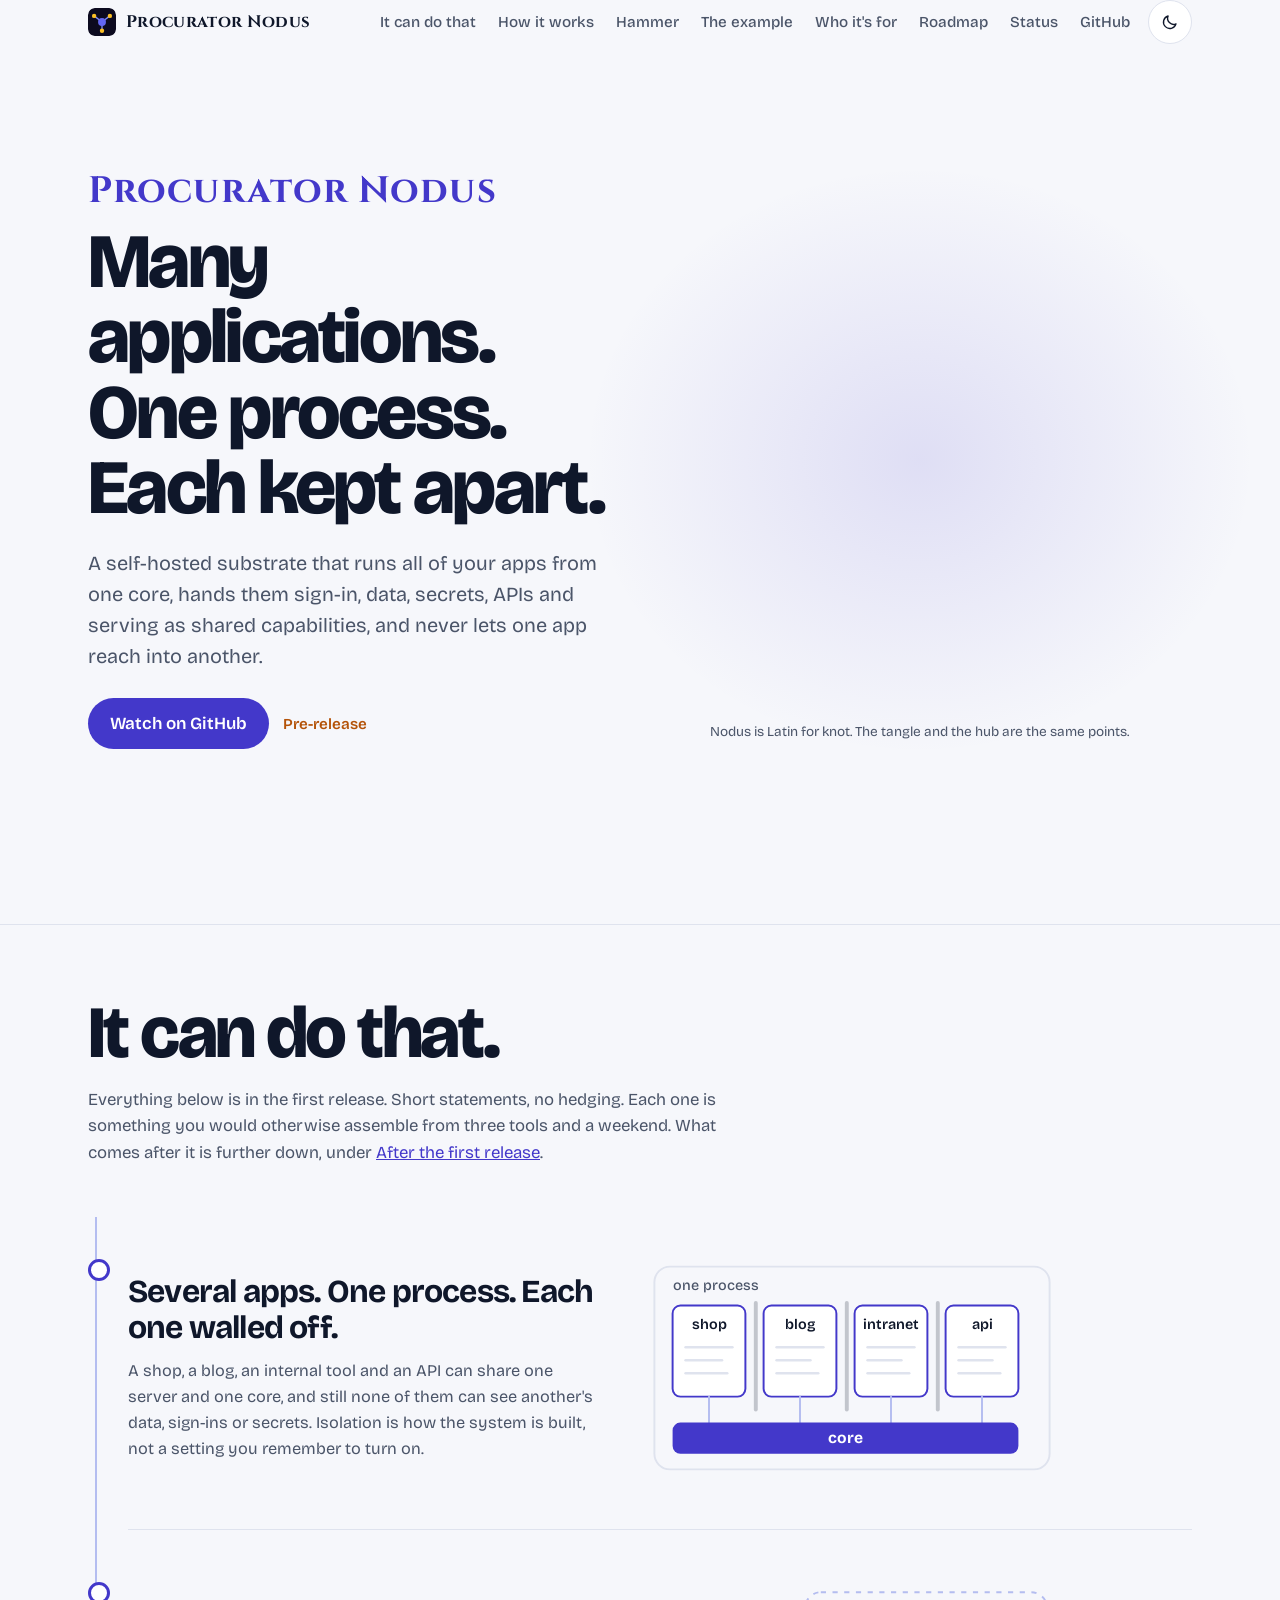
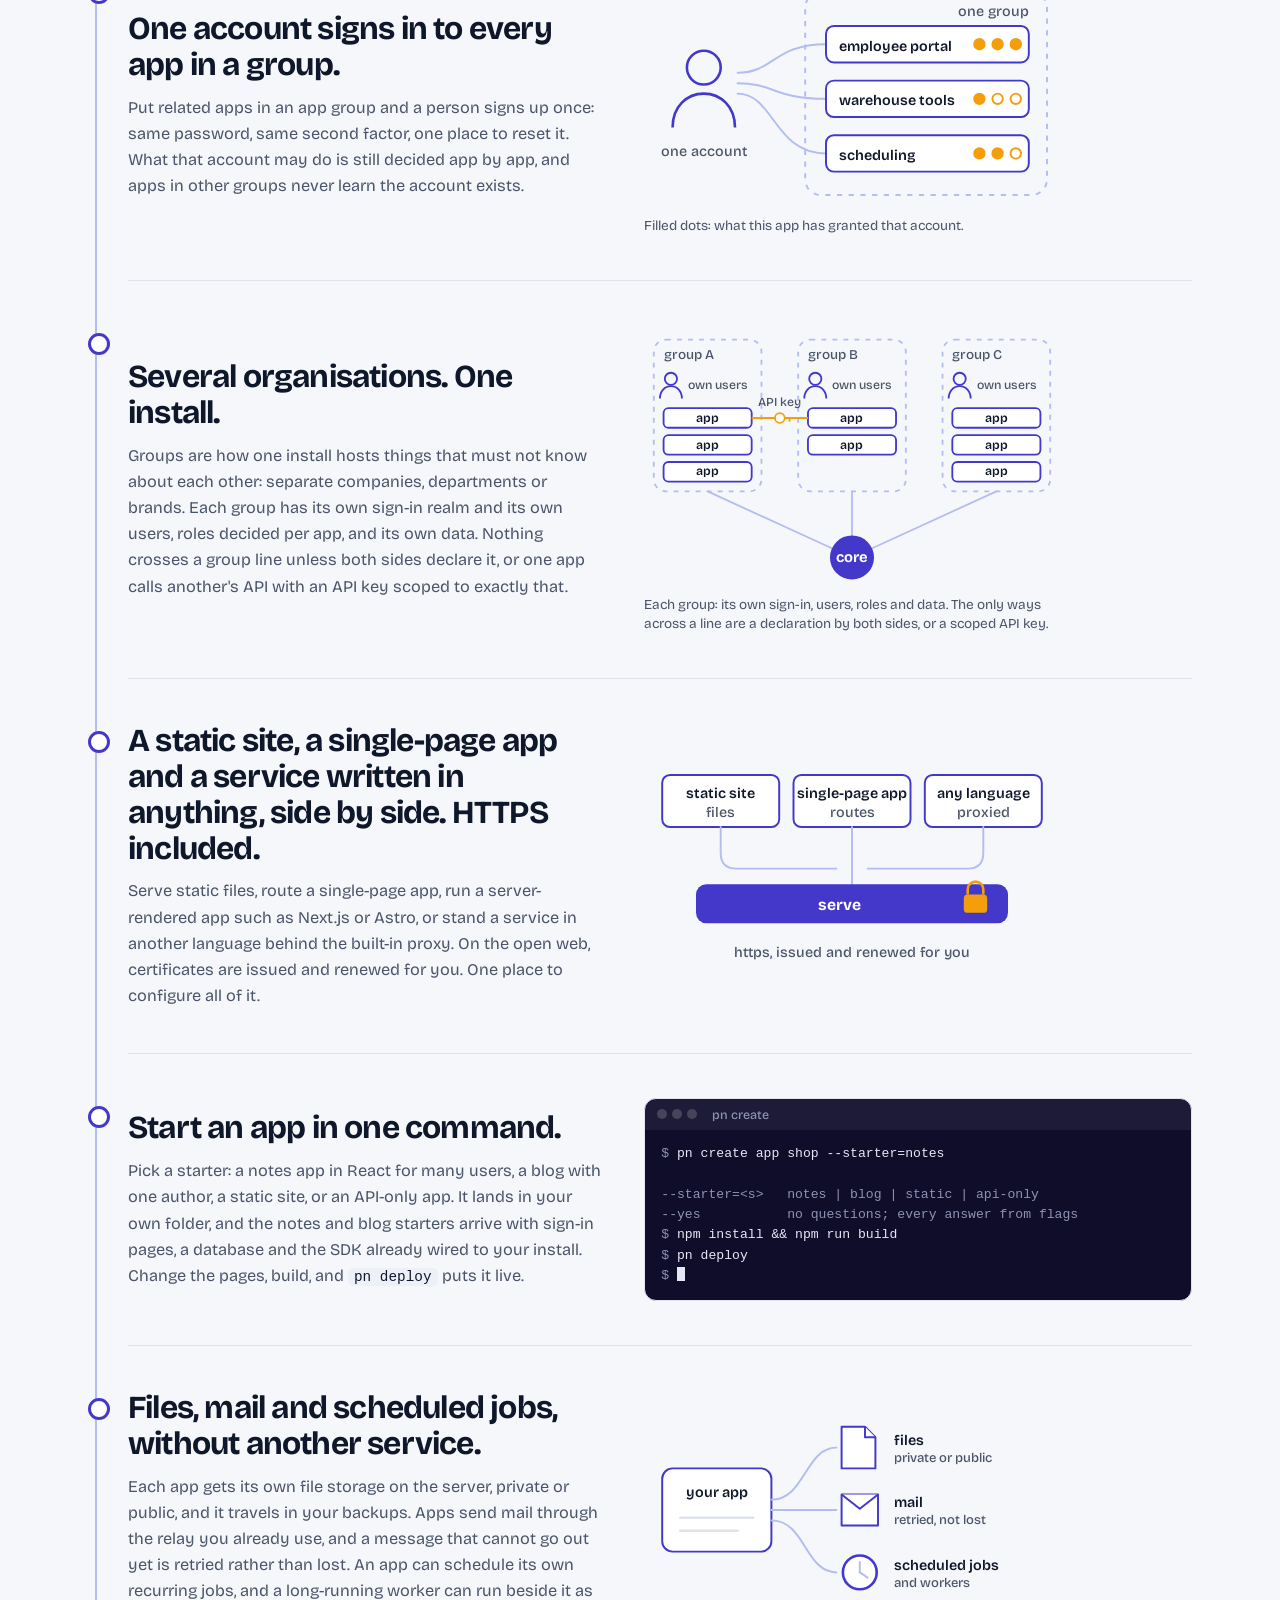
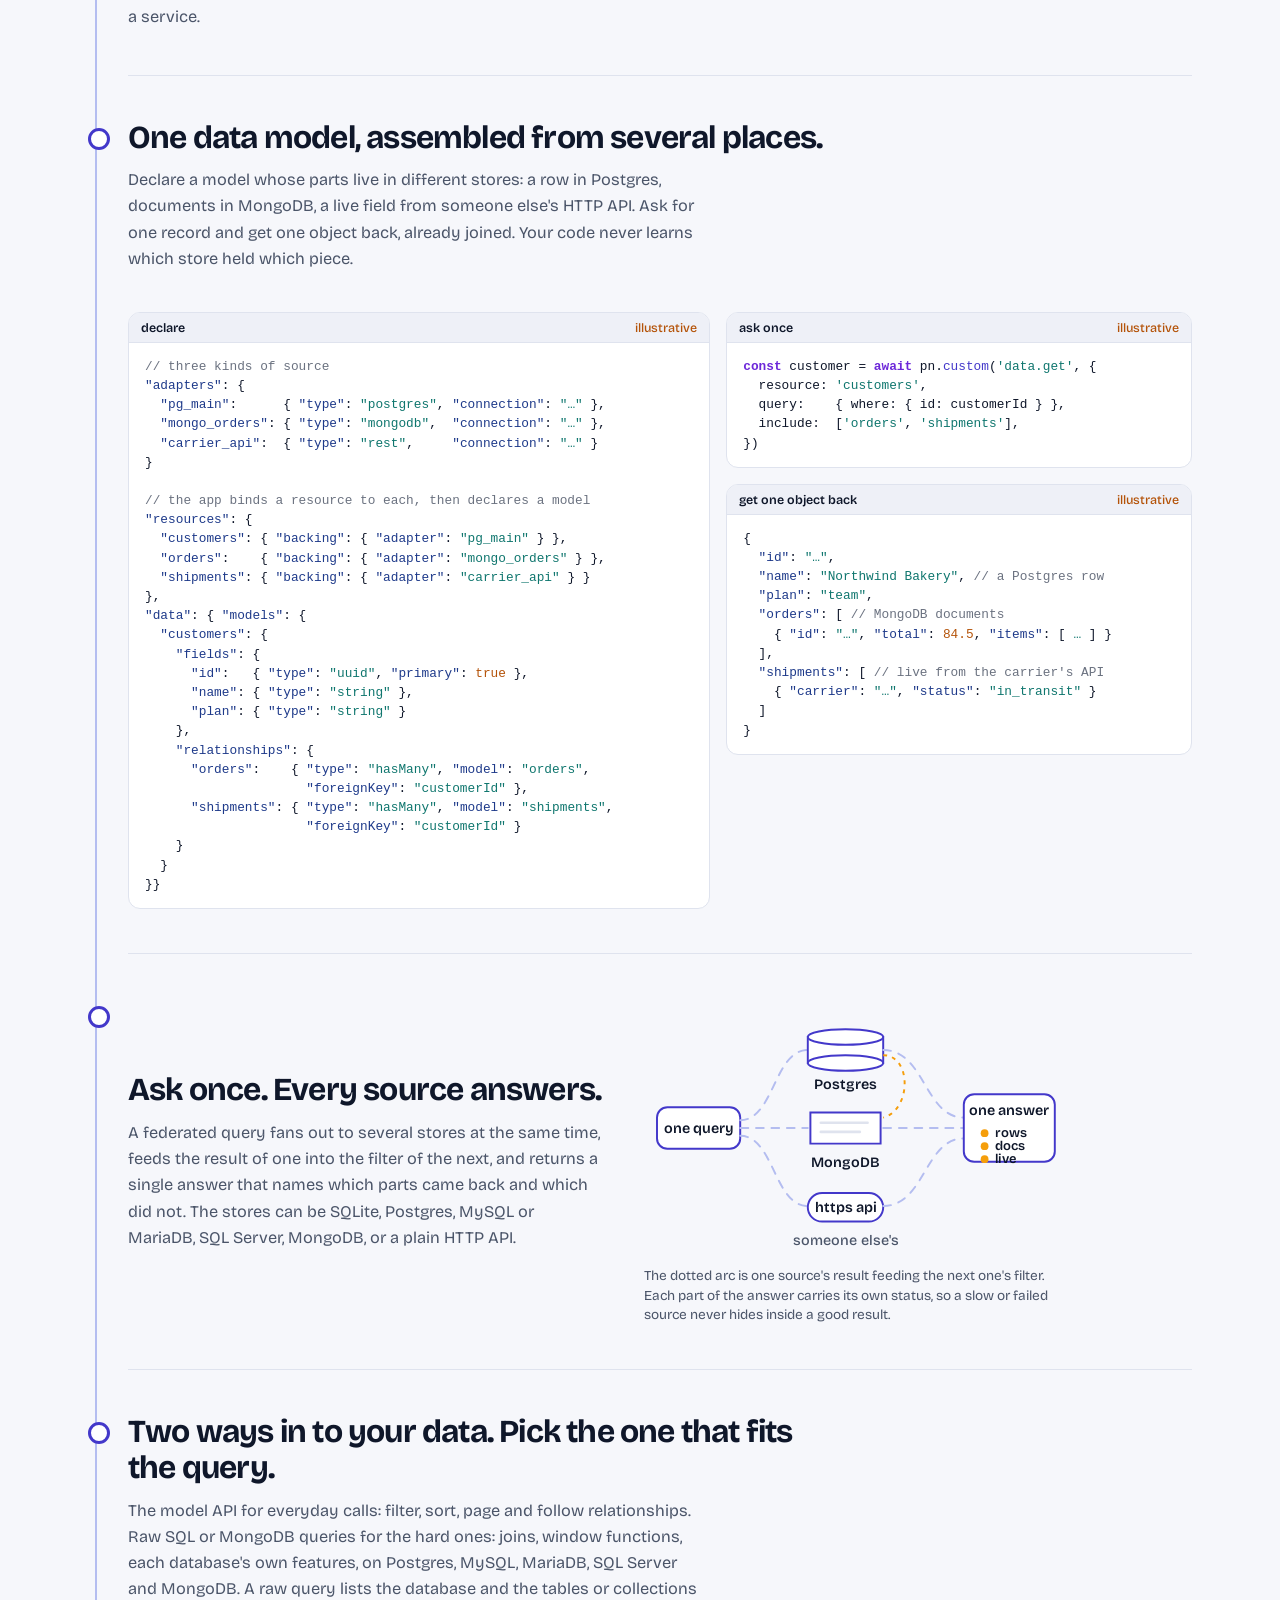
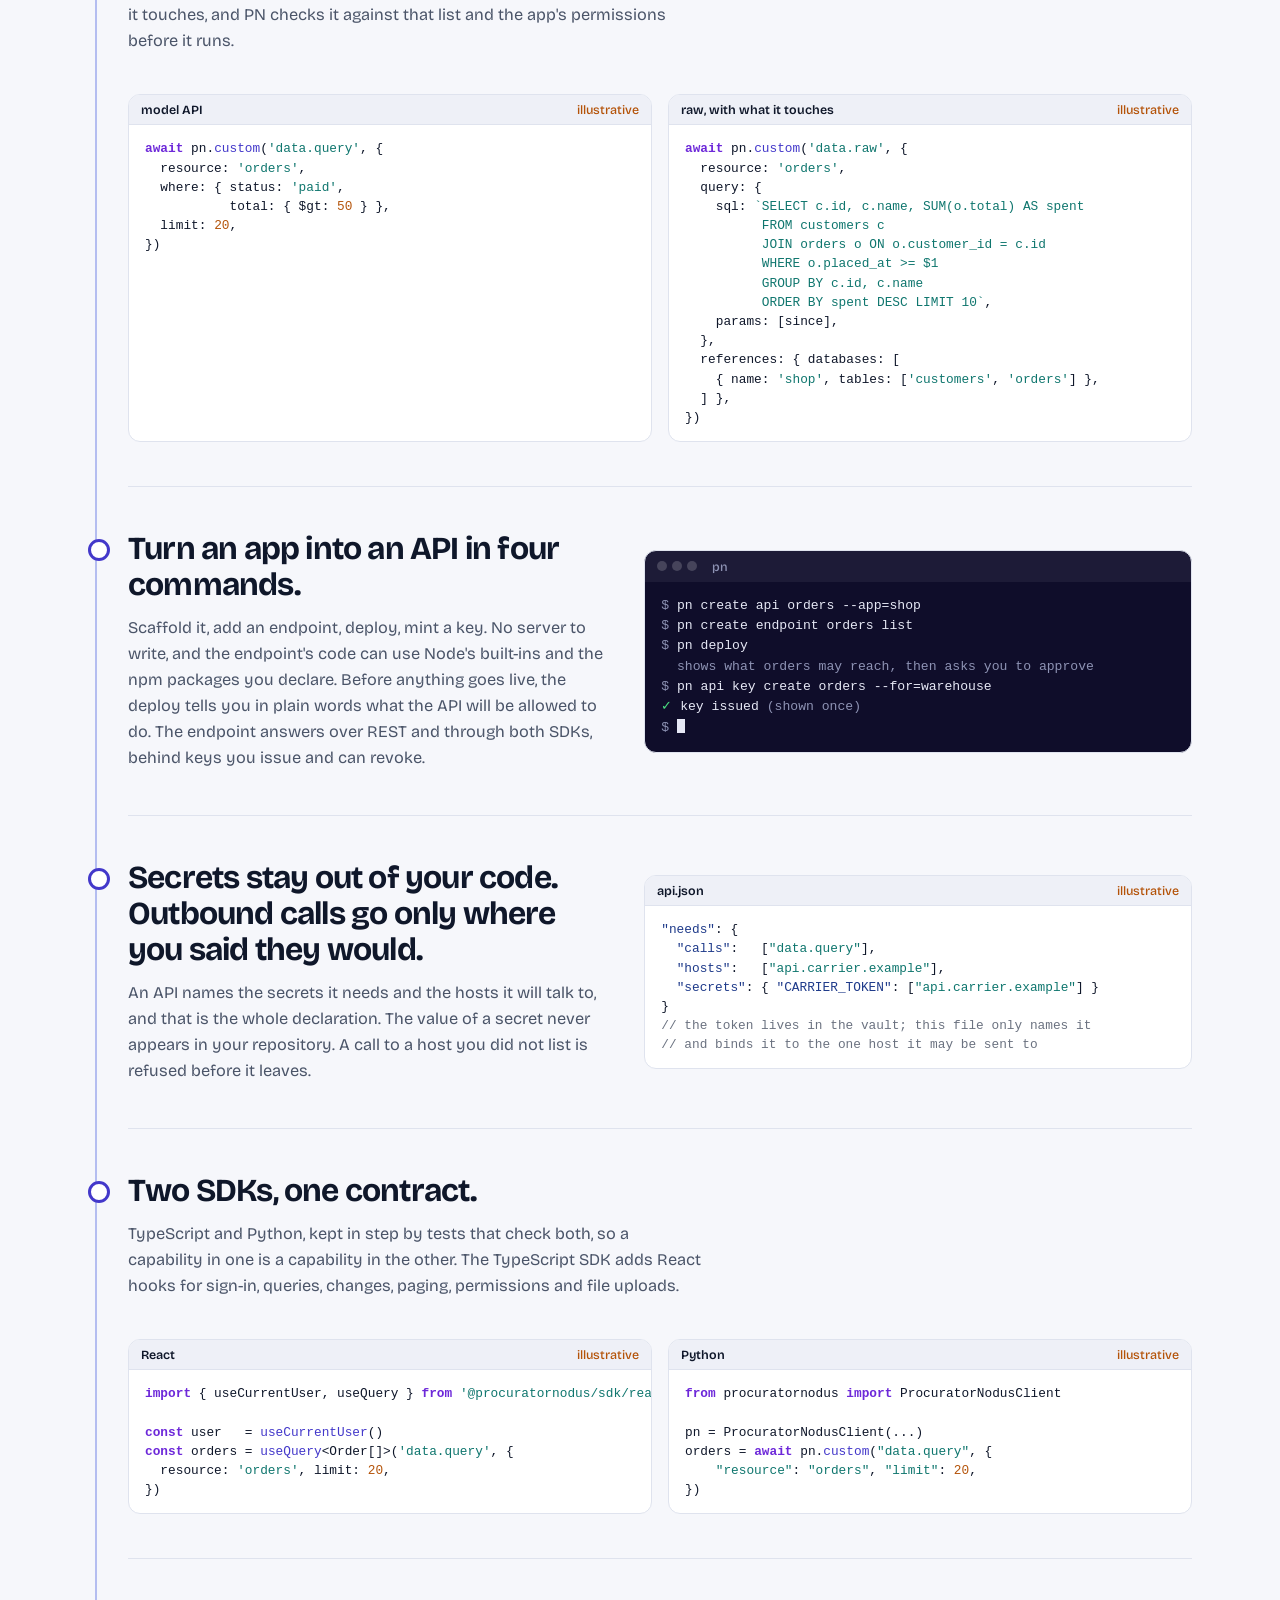
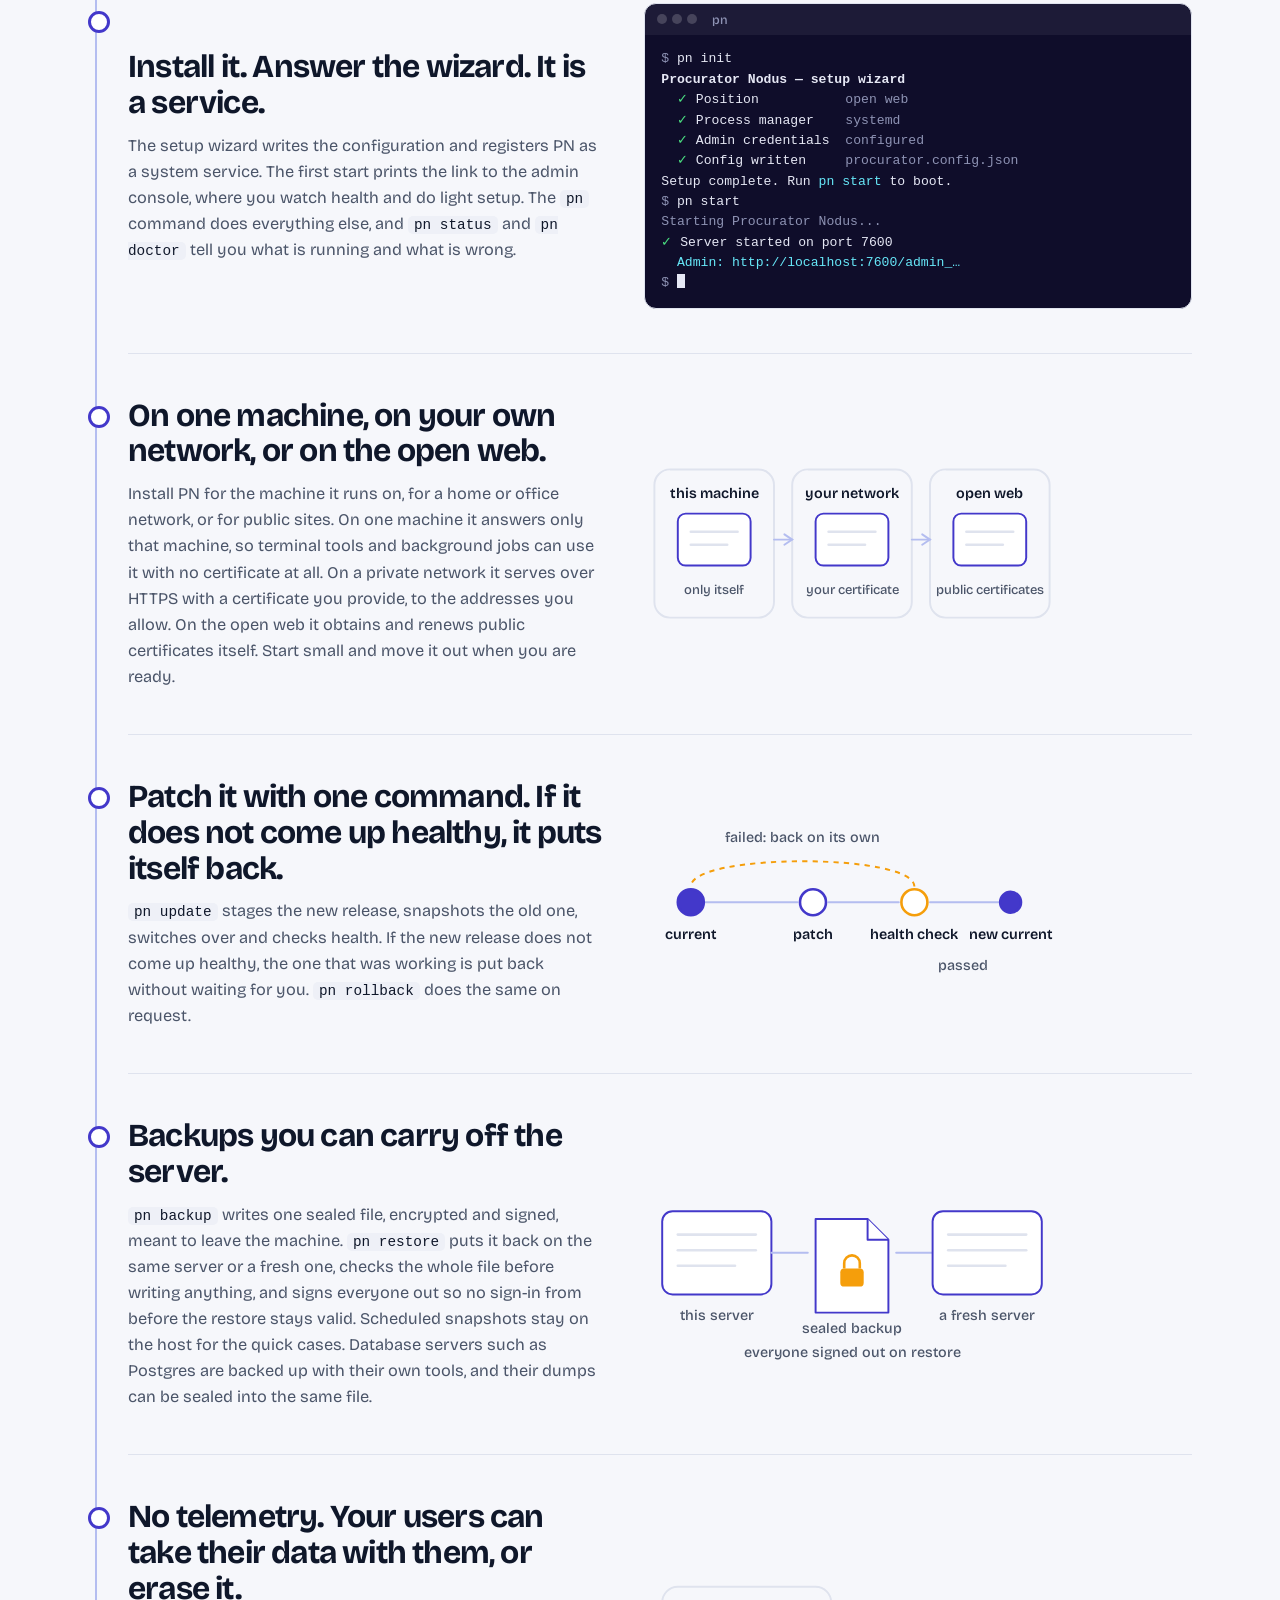
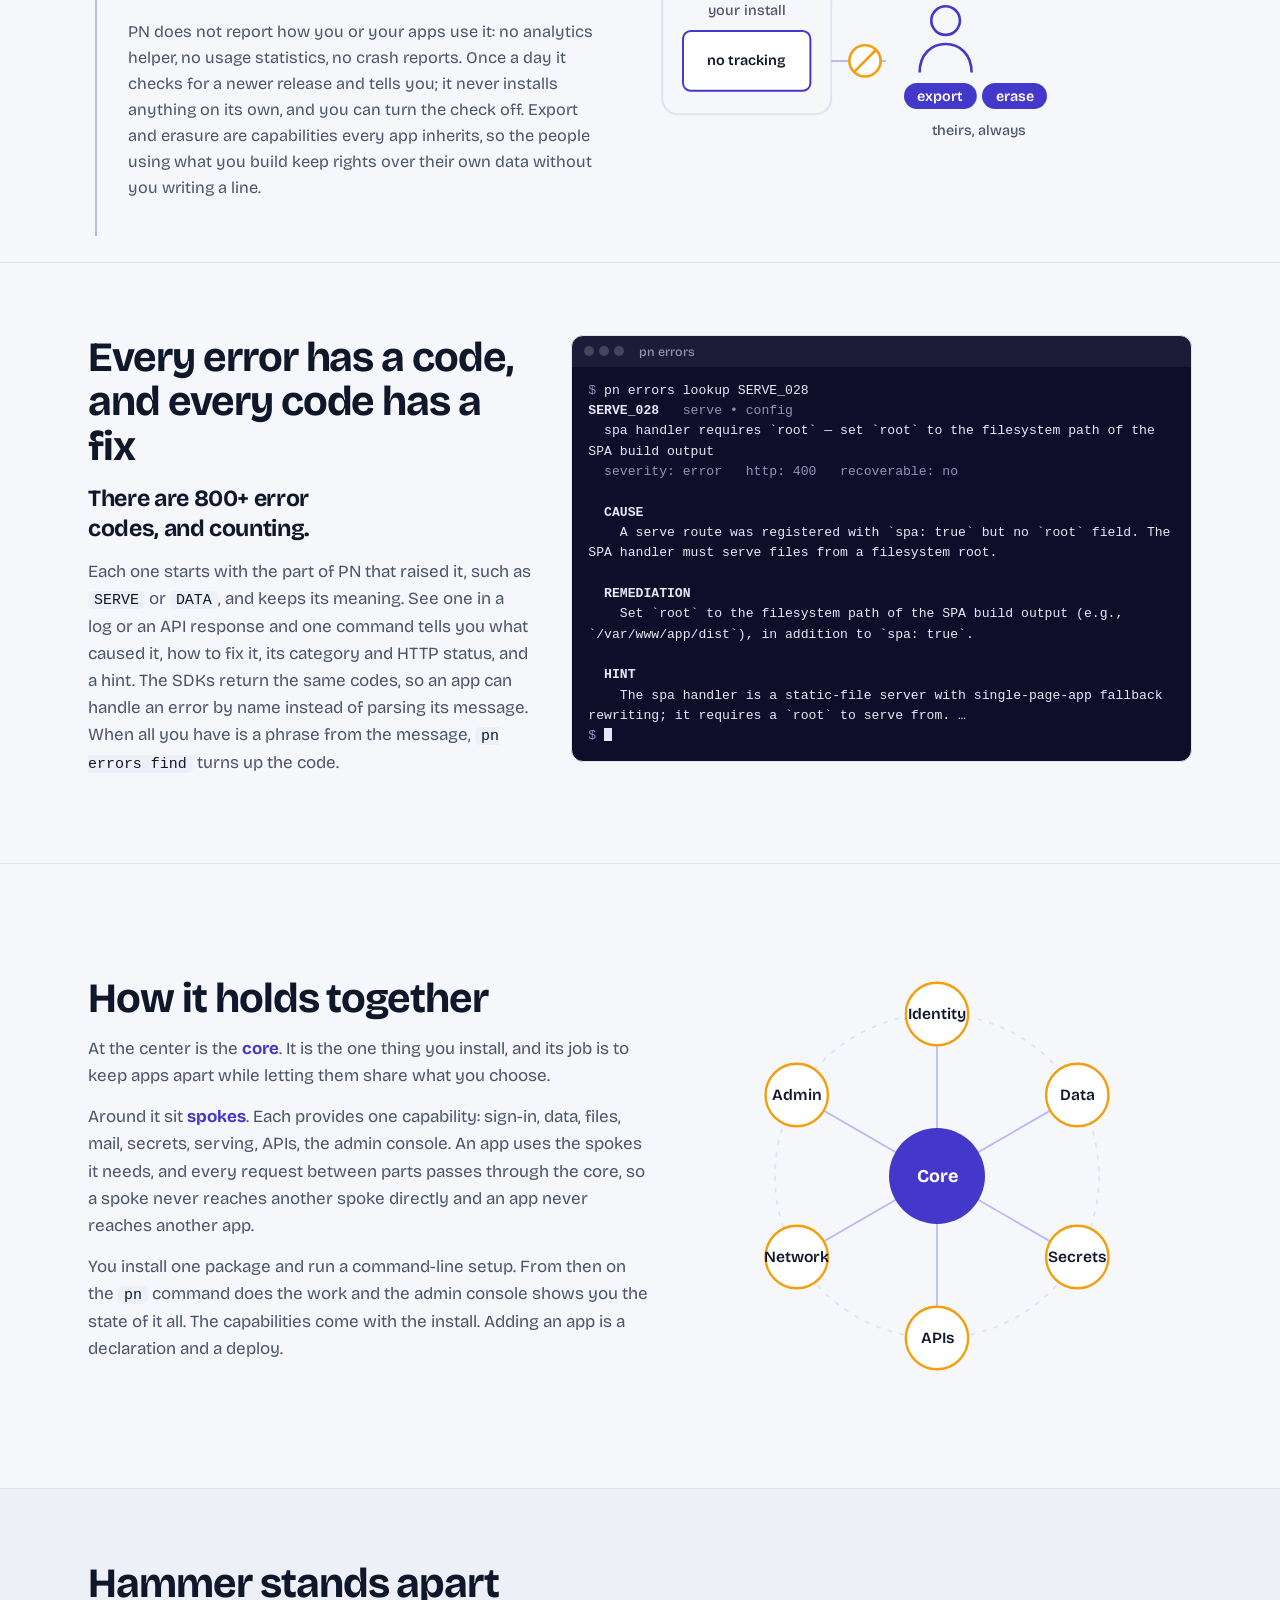
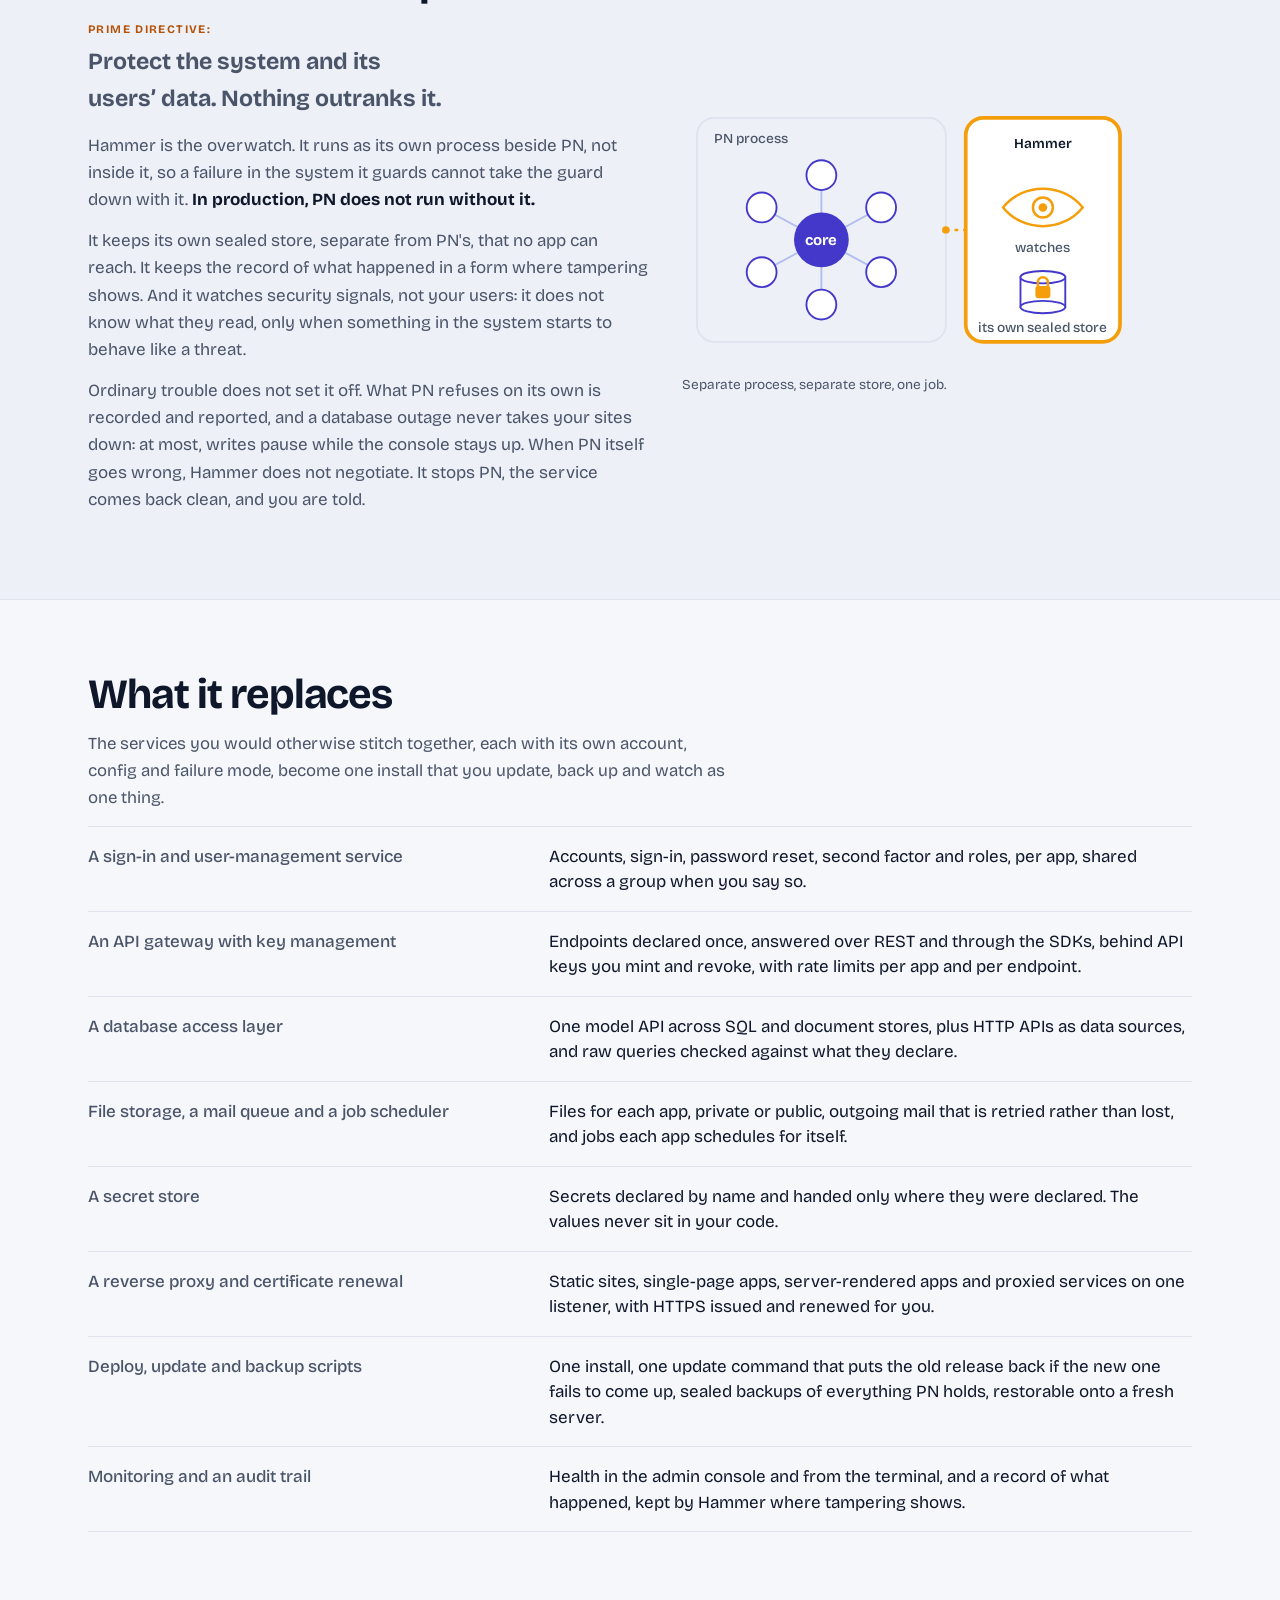
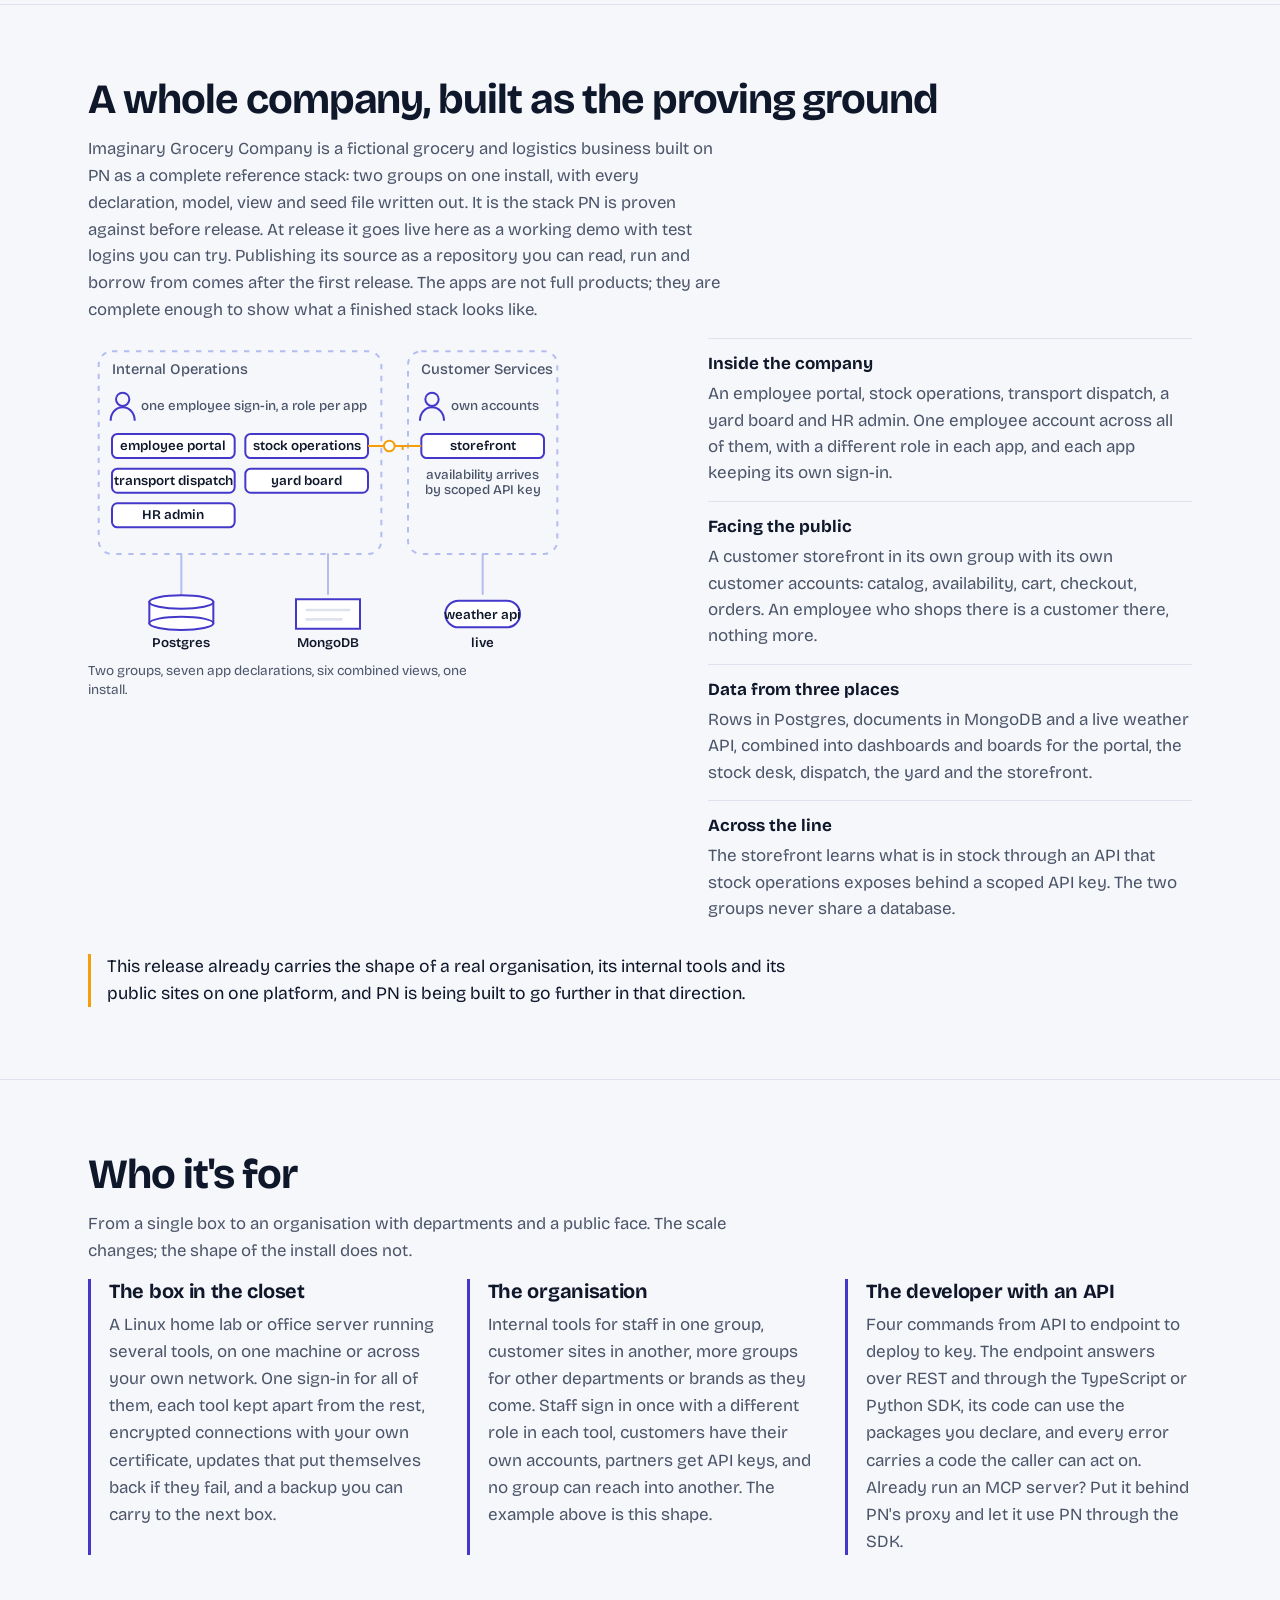
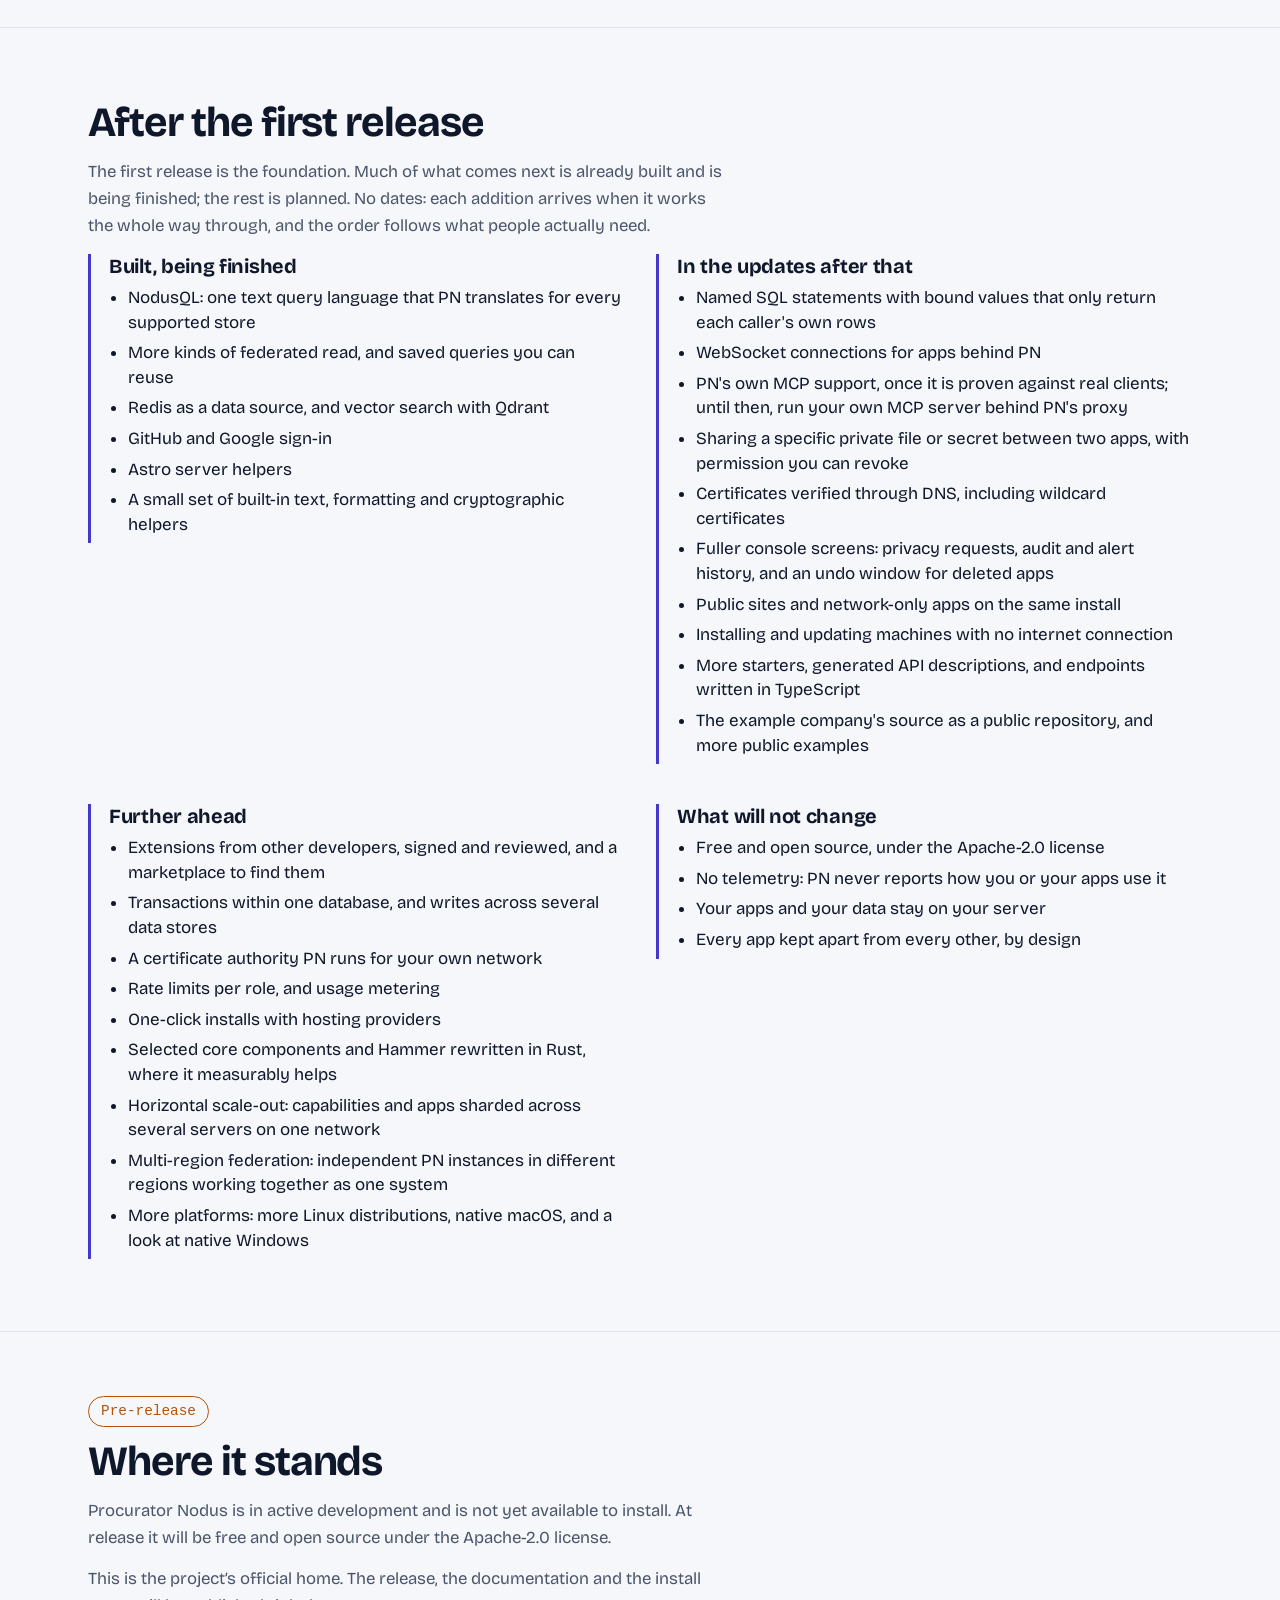
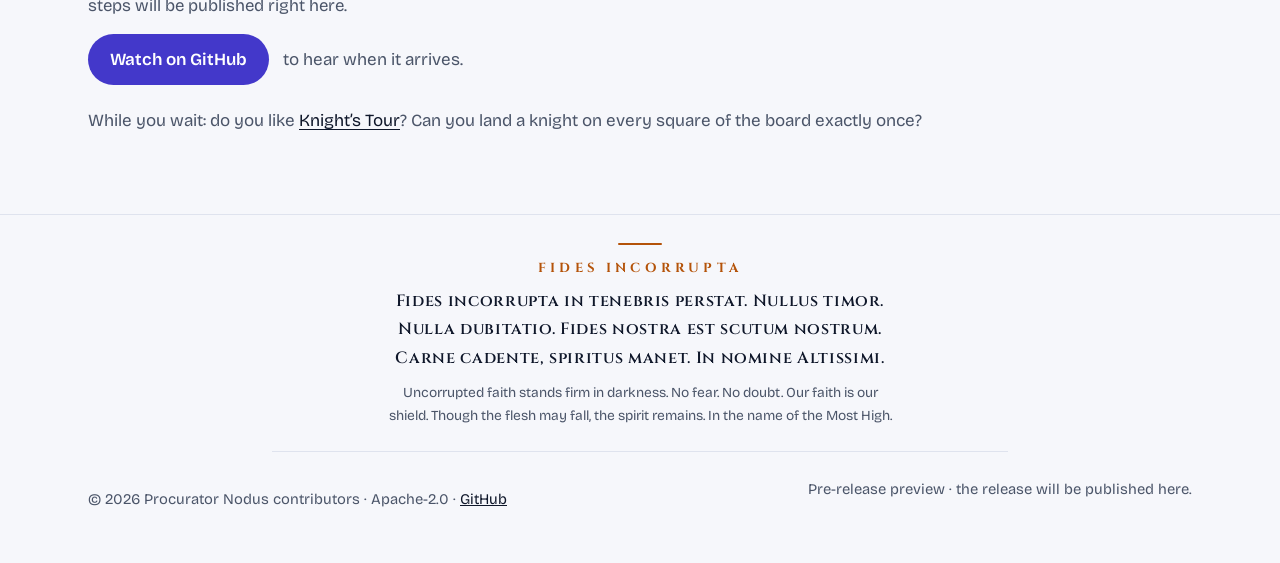
==== commit b72b1415: "site: error codes section states the count (800+, and counting) and reads naturally - New lead line " ====
--- a/index.html
+++ b/index.html
@@ -517,9 +517,10 @@
     <div class="wrap errors-grid">
       <div>
         <h2 id="errors-h">Every error has a code, and every code has a fix</h2>
-        <p>Every code is namespaced by where it comes from, and stable. See one in a log or an API response and run one command: it tells you what caused it, how to fix it, its category and HTTP status, and a hint. The same codes come back through the SDKs, so an app can handle them by name instead of parsing a message. There is <code>pn errors find</code> for when all you have is a phrase.</p>
-      </div>
-      <figure class="term wrap wide">
+        <p class="lead">There are 800+ error codes, and counting.</p>
+        <p>Each one starts with the part of PN that raised it, such as <code>SERVE</code> or <code>DATA</code>, and keeps its meaning. See one in a log or an API response and one command tells you what caused it, how to fix it, its category and HTTP status, and a hint. The SDKs return the same codes, so an app can handle an error by name instead of parsing its message. When all you have is a phrase from the message, <code>pn errors find</code> turns up the code.</p>
+      </div>
+      <figure class="term wraps wide">
         <figcaption><span class="dots" aria-hidden="true"><i></i><i></i><i></i></span><span>pn errors</span></figcaption>
 <pre><code><span class="pr">$</span> pn errors lookup SERVE_028
 <b>SERVE_028</b>   <span class="dim">serve • config</span>
--- a/styles.css
+++ b/styles.css
@@ -111,7 +111,7 @@
 .row + .row{border-top:1px solid var(--border)}
 .say h3{font-size:clamp(1.45rem,3.2vw,2rem);line-height:1.12;letter-spacing:-.025em;margin:0 0 12px;font-weight:700}
 .say p{margin:0;color:var(--muted);font-size:1.02rem;line-height:1.6;max-width:36rem}
-.say code,.how code{font-family:var(--mono);font-size:.88em;background:var(--elev);padding:1px 6px;border-radius:5px;color:var(--text)}
+.say code,.how code,.band p code{font-family:var(--mono);font-size:.88em;background:var(--elev);padding:1px 6px;border-radius:5px;color:var(--text)}
 .vis{margin:0}
 .vg{width:100%;max-width:26rem;height:auto;display:block}
 .vis figcaption{font-size:.85rem;color:var(--muted);margin-top:8px;max-width:26rem;line-height:1.45}
@@ -180,7 +180,7 @@
 .row.wide .say{max-width:44rem}
 
 /* wrapping terminal (long prose output) · paired code panels */
-.term.wrap pre{white-space:pre-wrap;overflow-wrap:anywhere}
+.term.wraps pre{white-space:pre-wrap;overflow-wrap:anywhere}
 .term.wide{max-width:none}
 .codepair{display:grid;gap:16px}
 .codetrio{display:grid;gap:16px}
@@ -191,6 +191,7 @@
 .band p{color:var(--muted);max-width:36rem;margin:0 0 14px;line-height:1.6}
 .band .intro{max-width:40rem}
 .errors-grid{display:grid;gap:28px;align-items:start}
+.band .lead{font-size:clamp(1.2rem,2.6vw,1.45rem);font-weight:700;line-height:1.3;letter-spacing:-.015em;color:var(--text);margin:0 0 14px;text-wrap:balance}
 .hammer{background:var(--elev)}
 .hammer-grid{display:grid;gap:32px;align-items:center}
 .hammer strong{color:var(--text)}
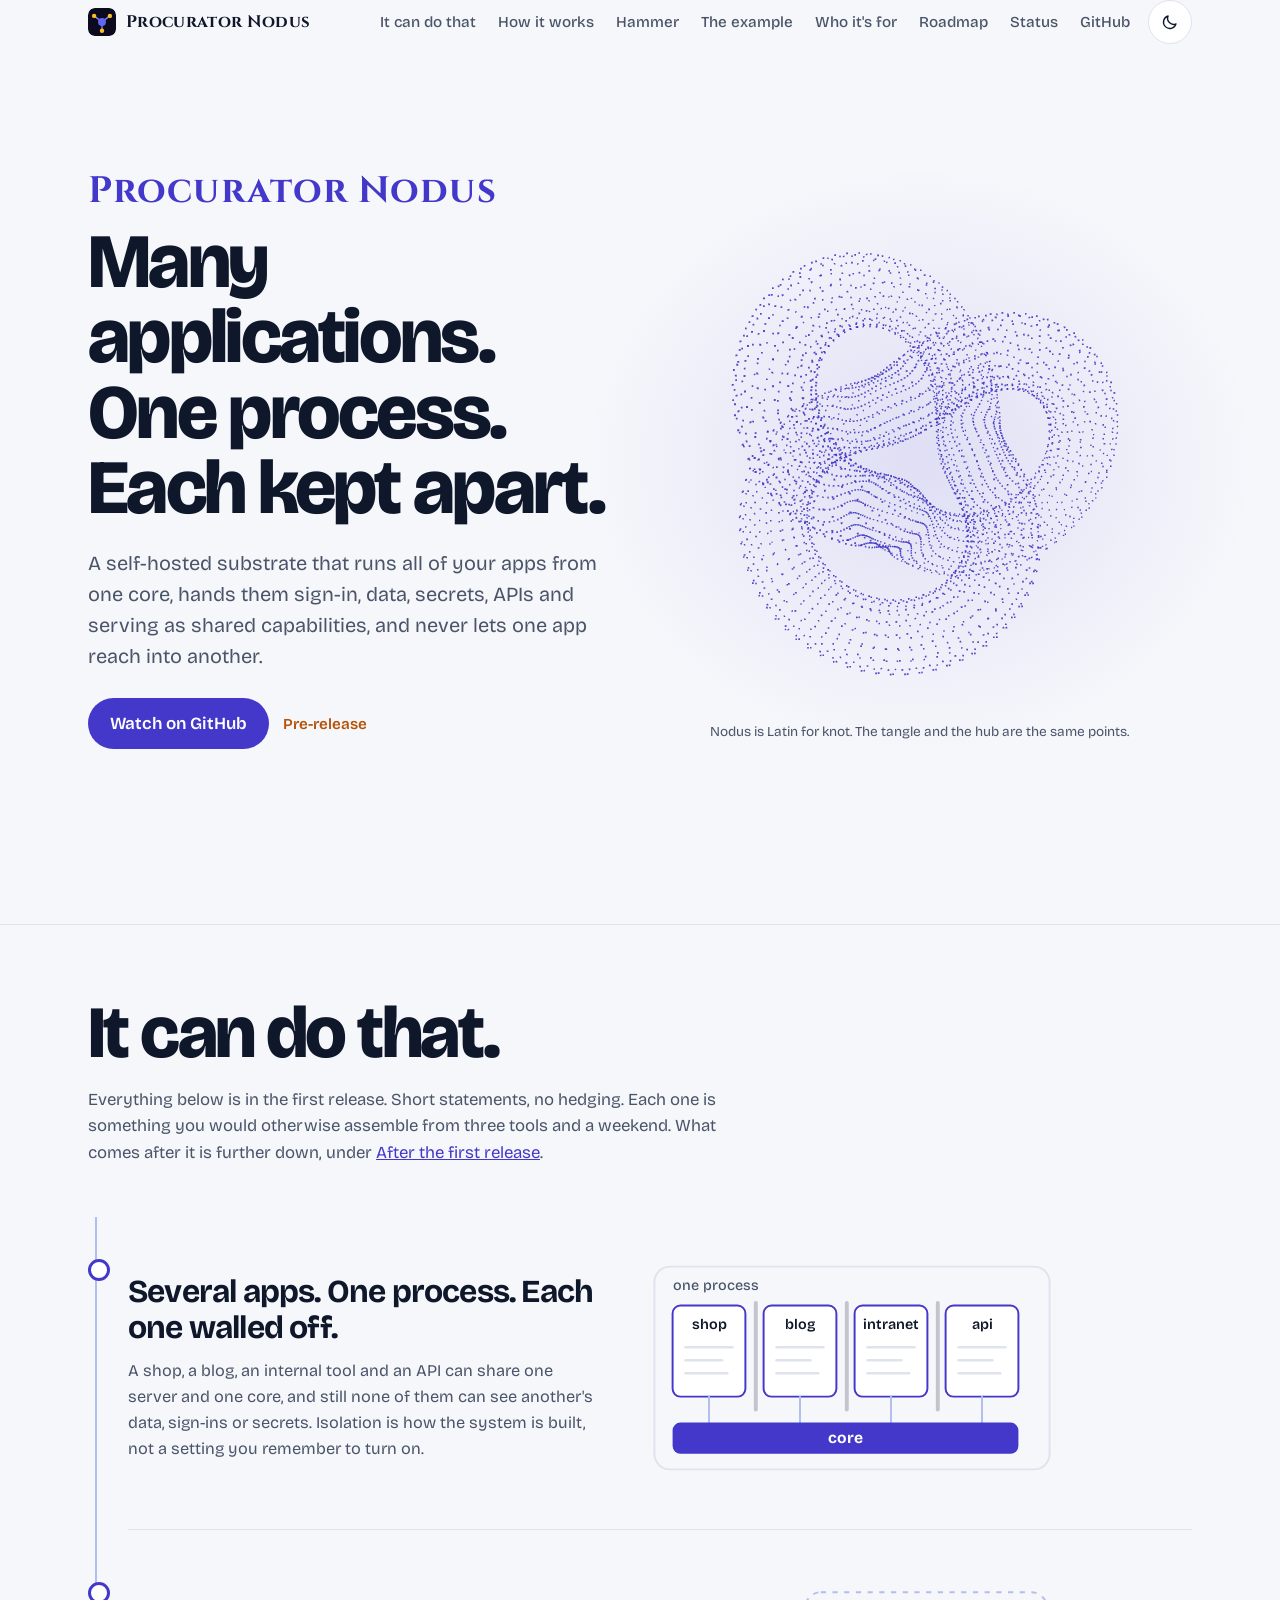
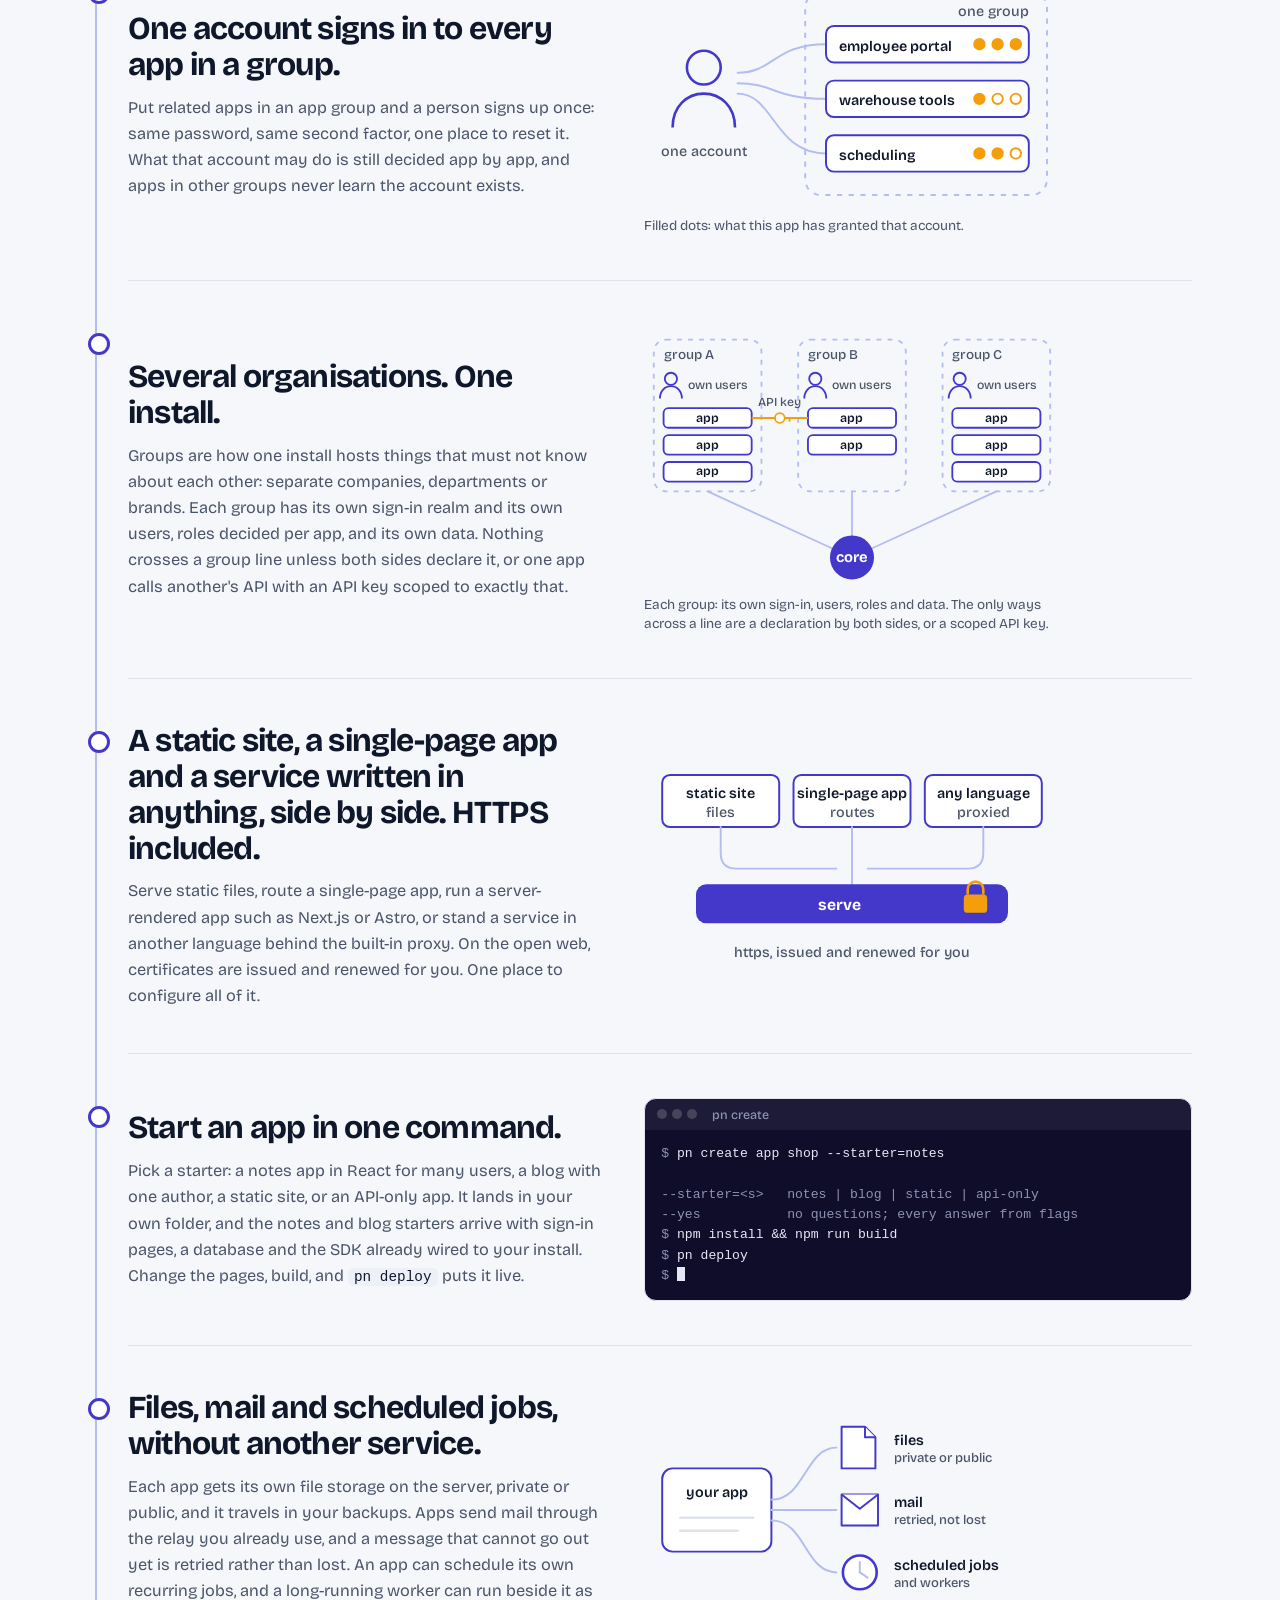
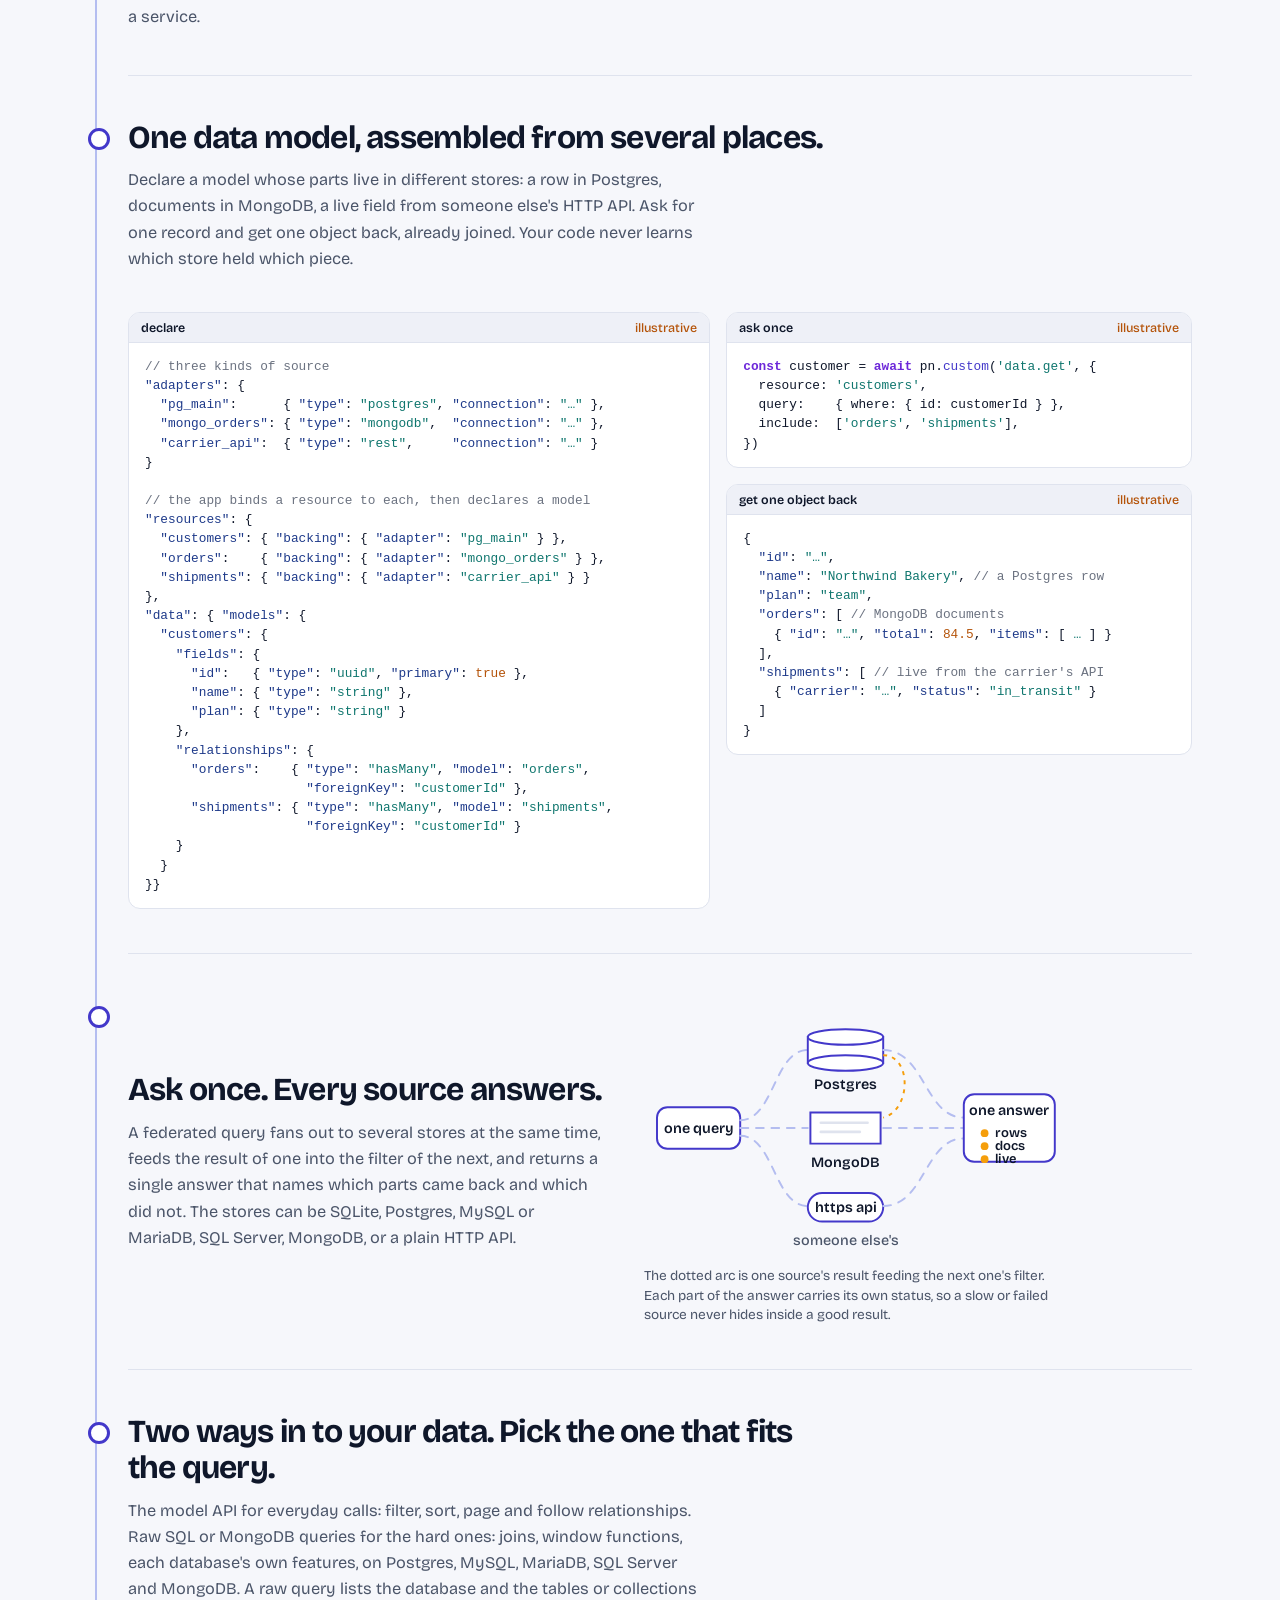
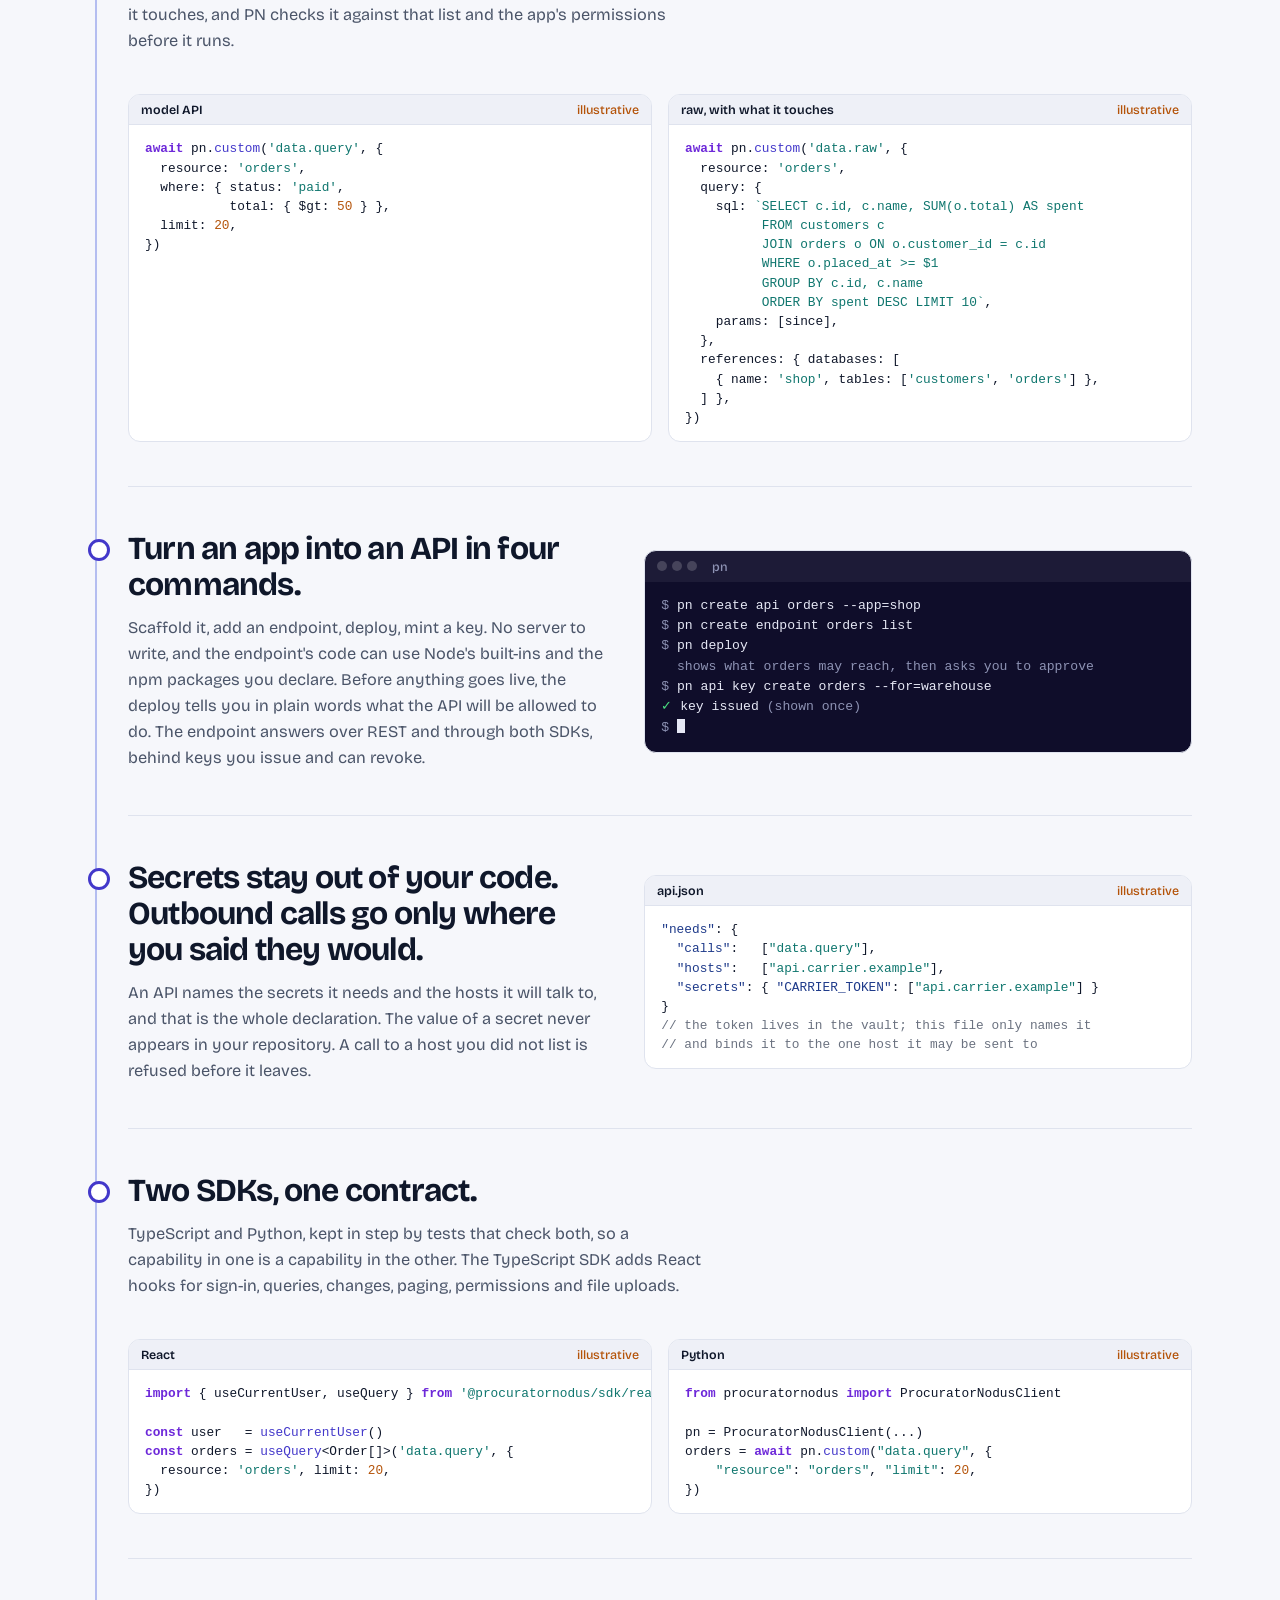
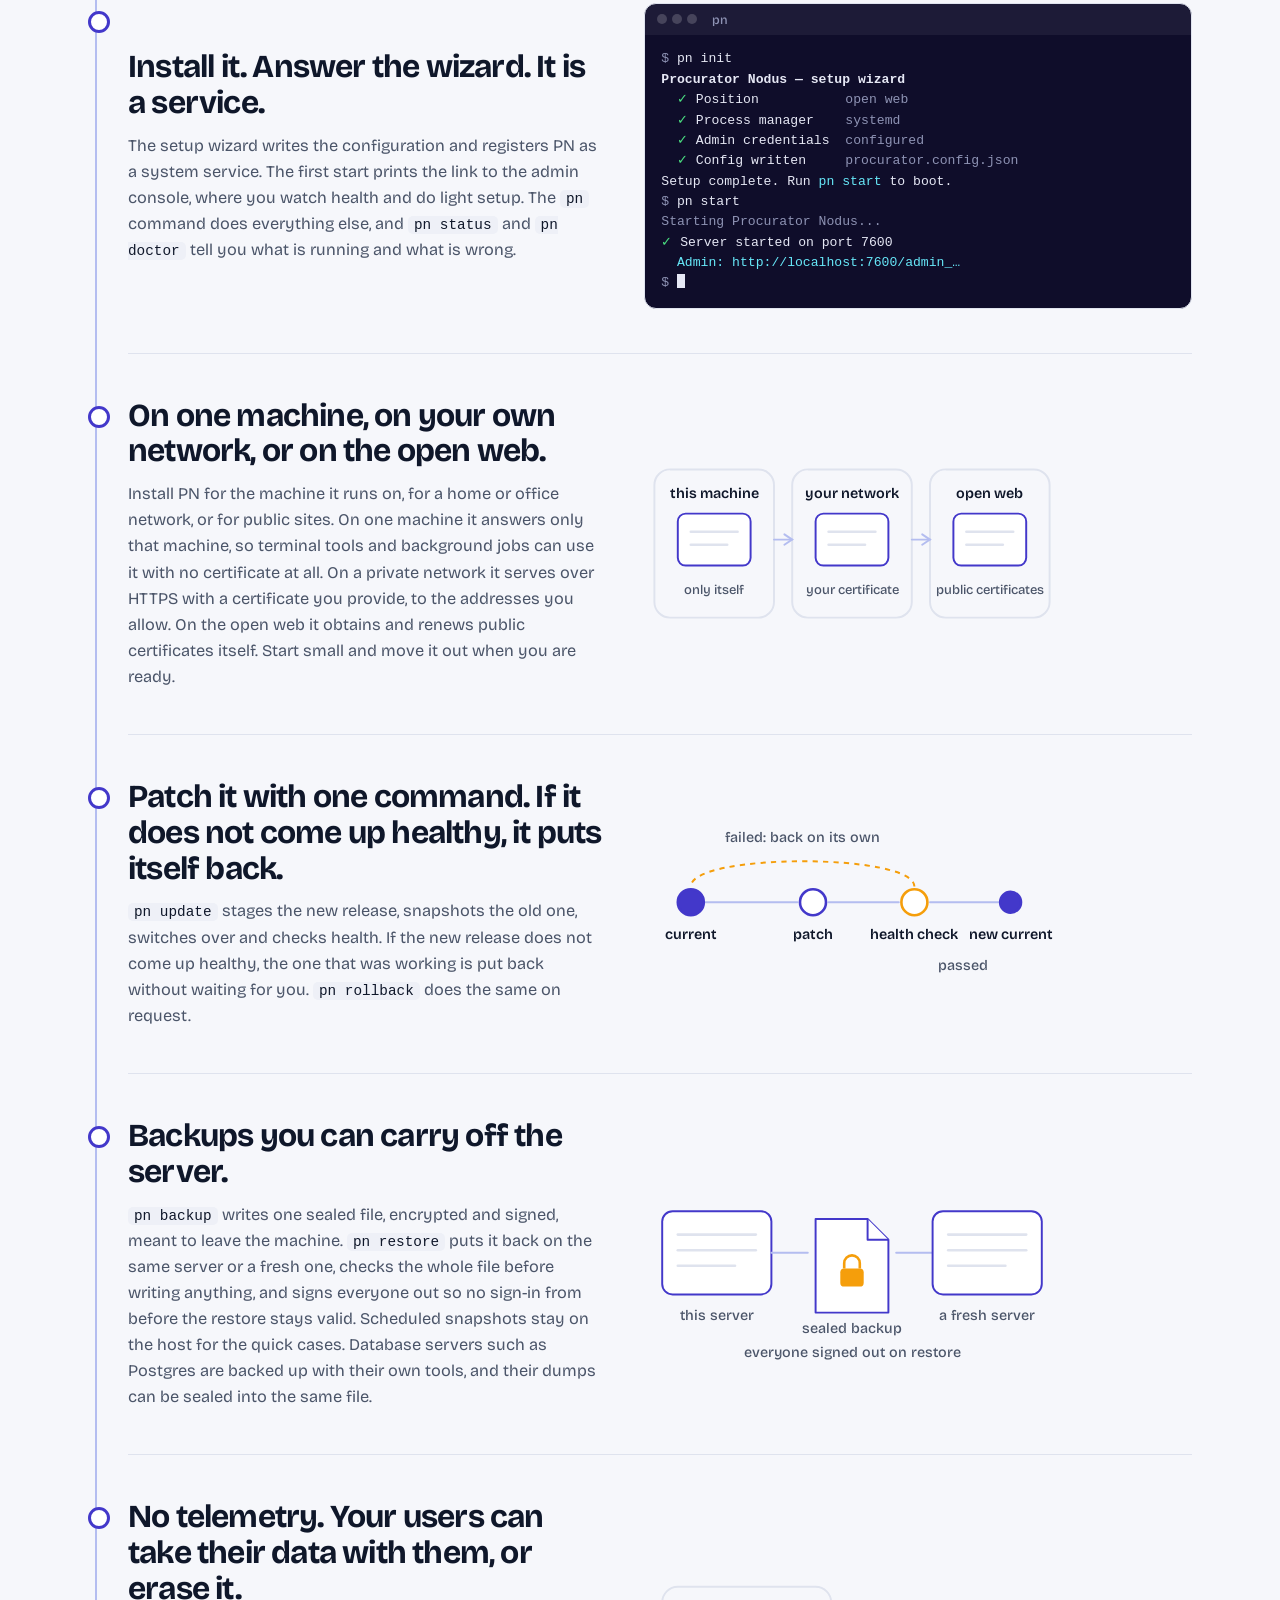
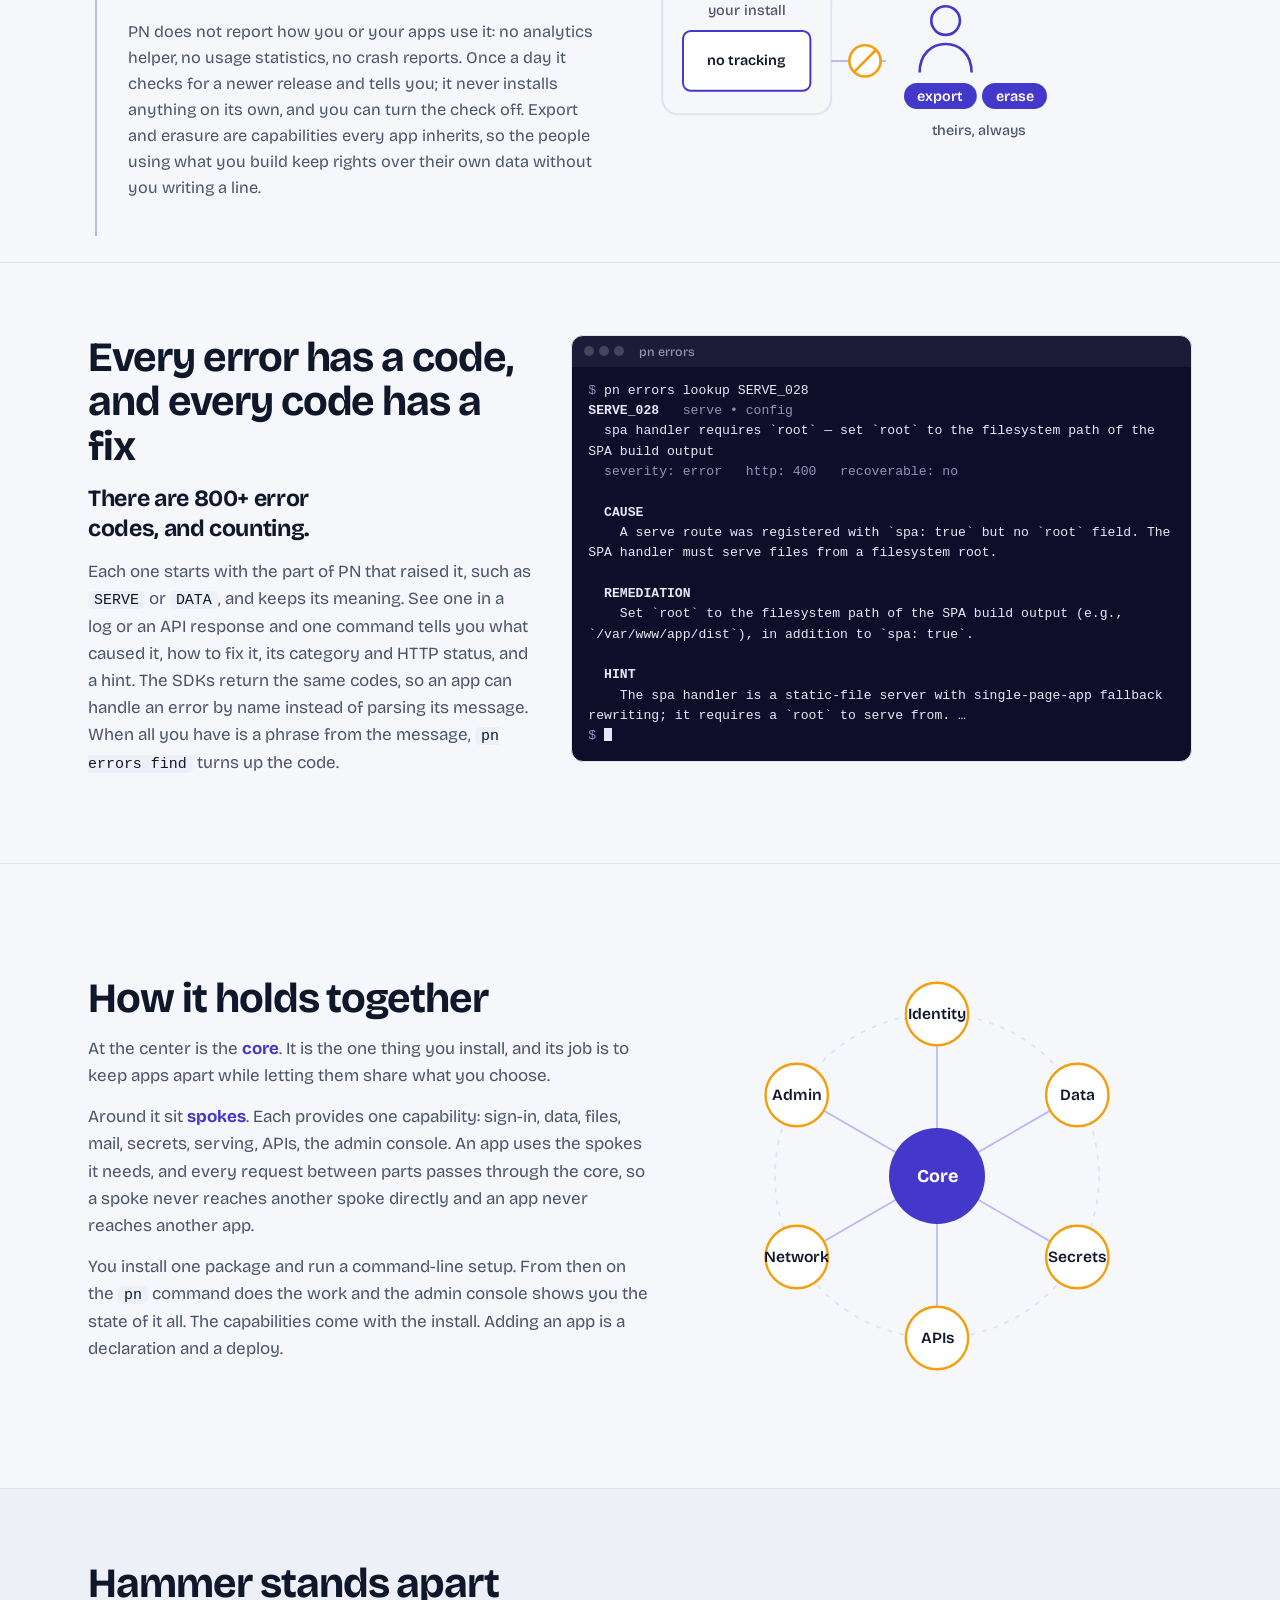
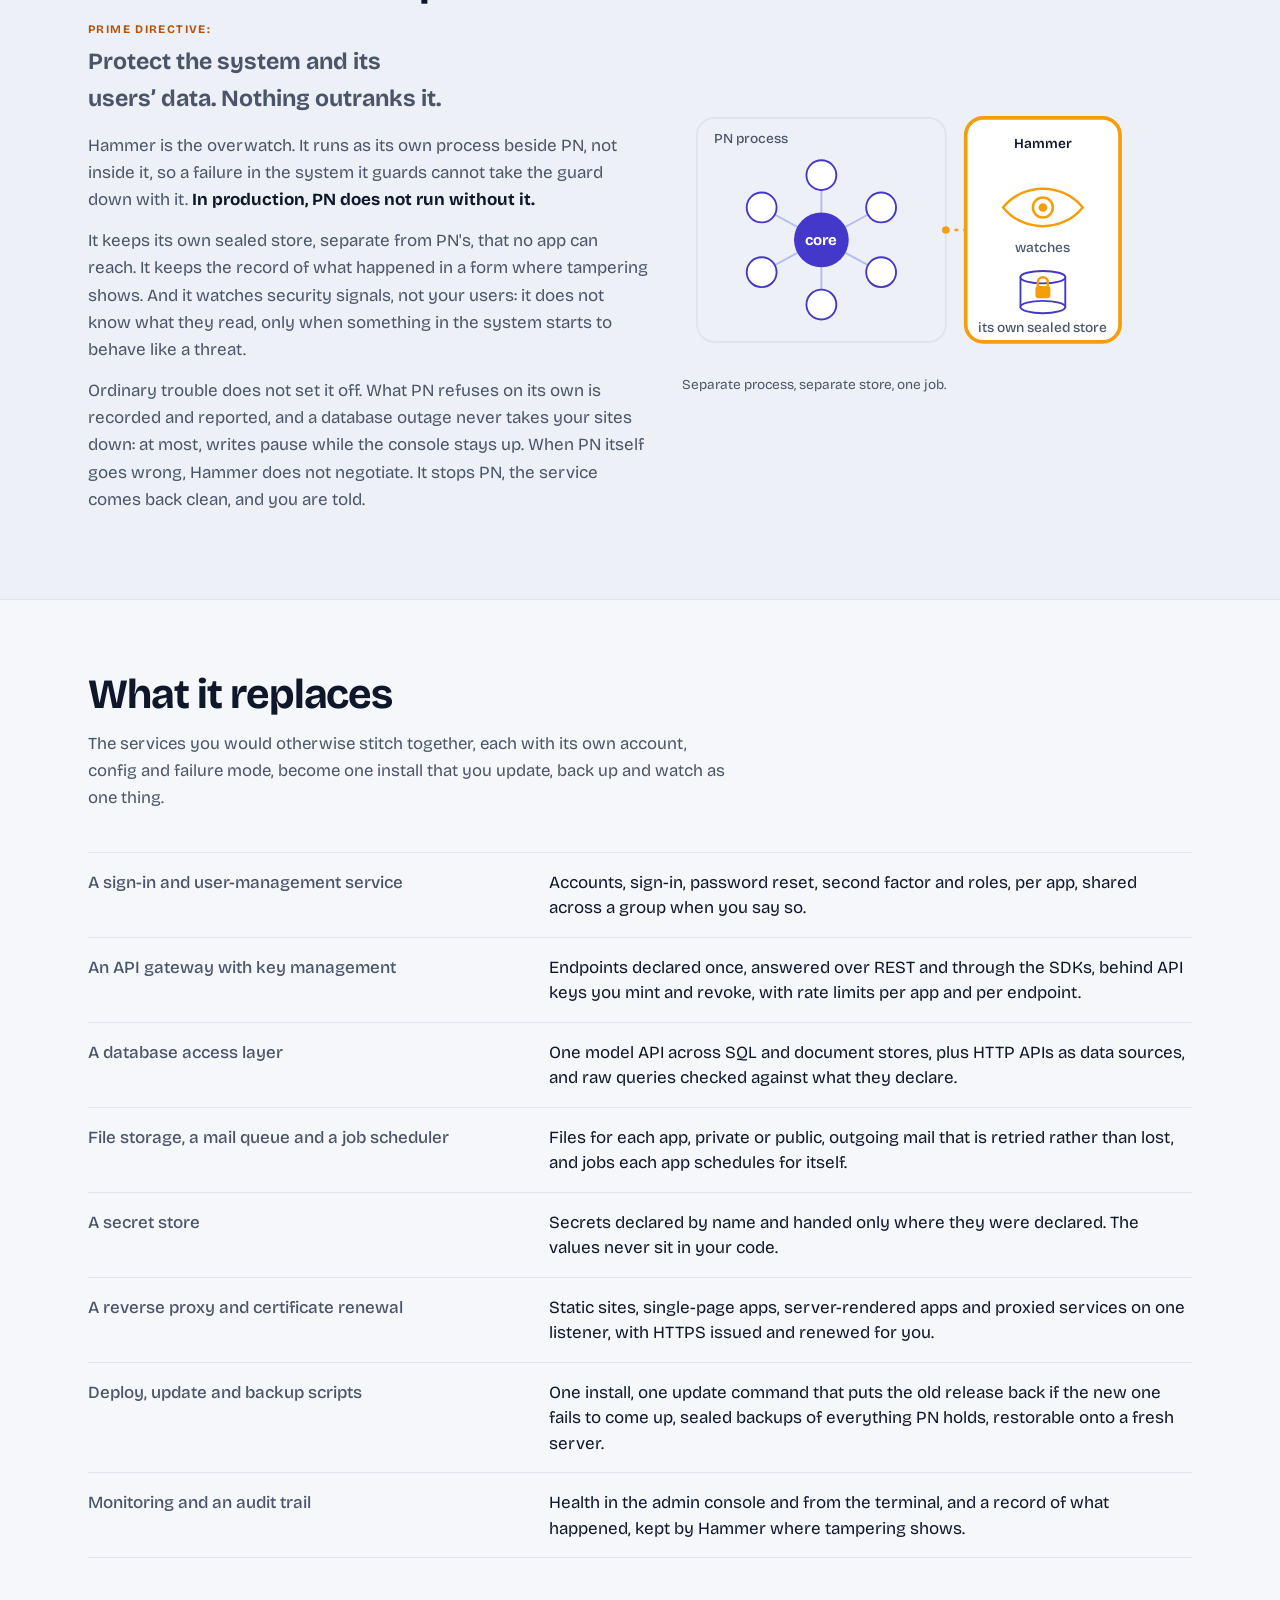
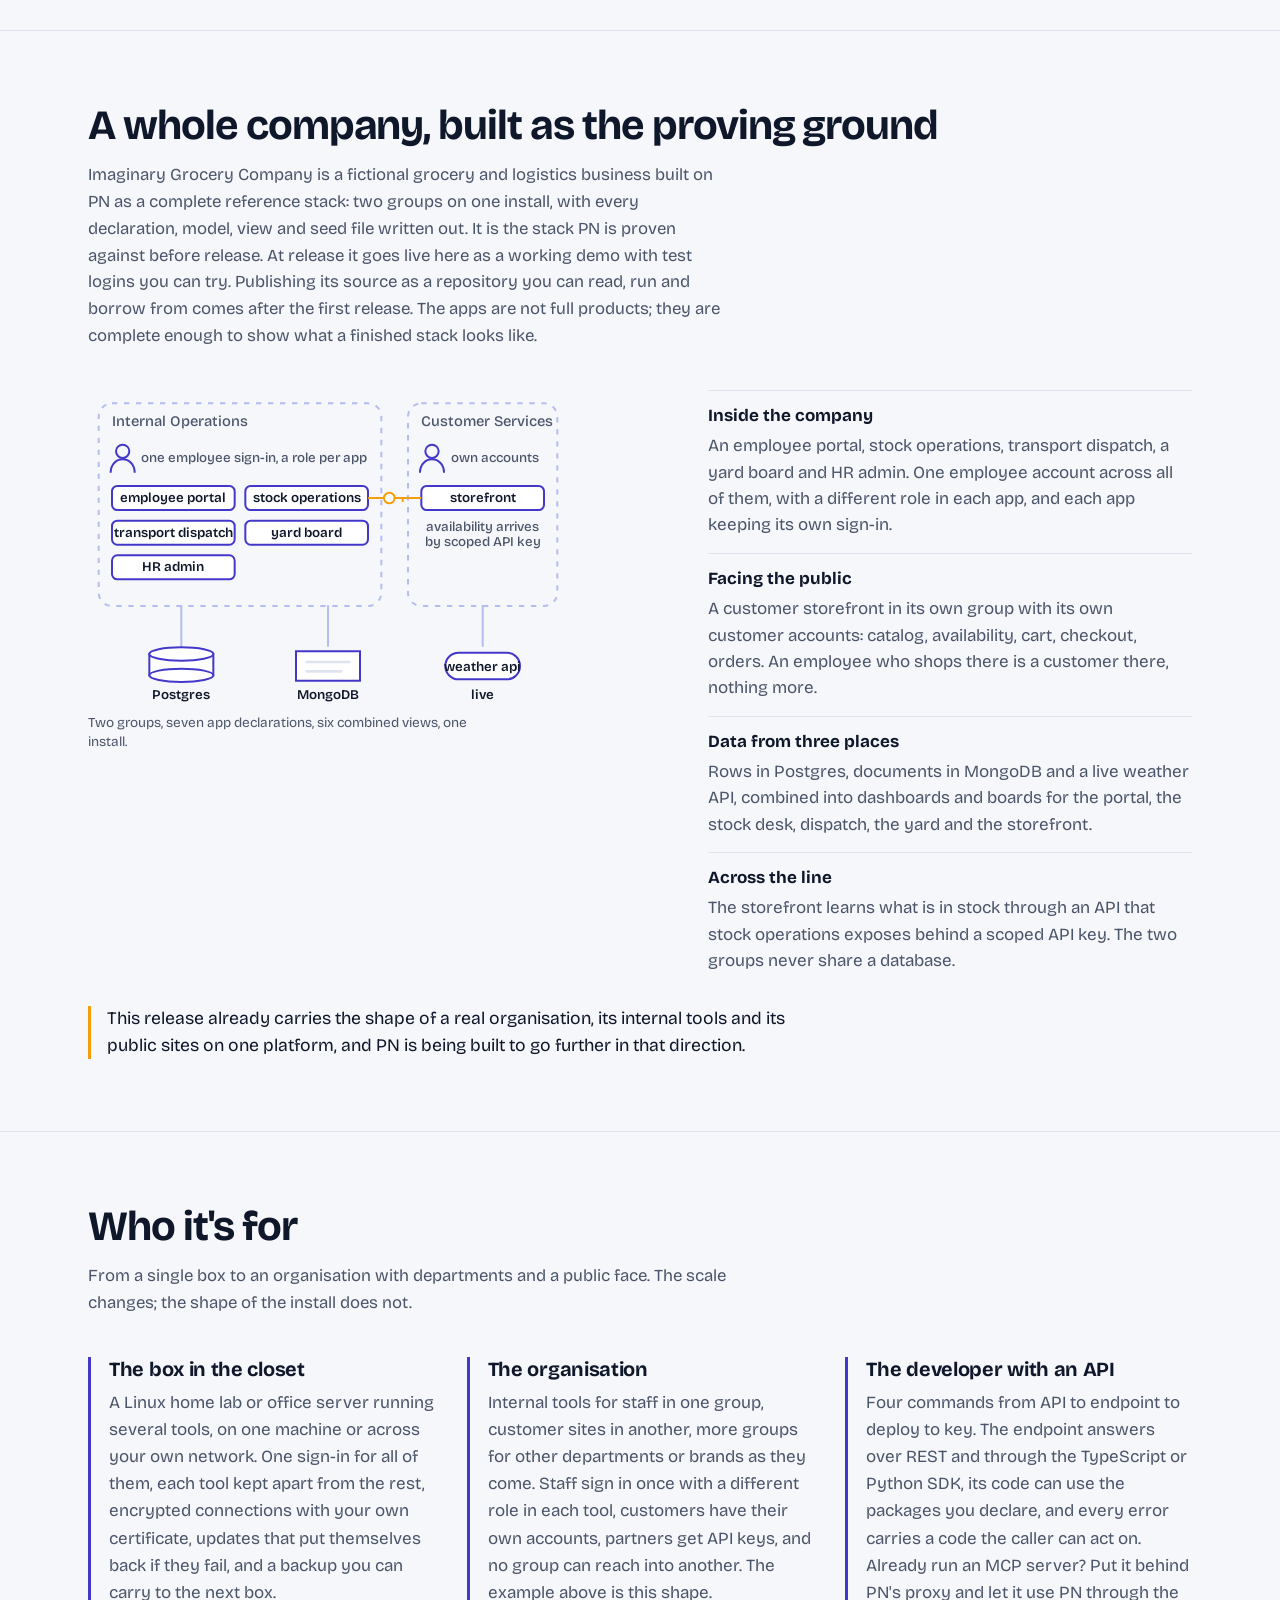
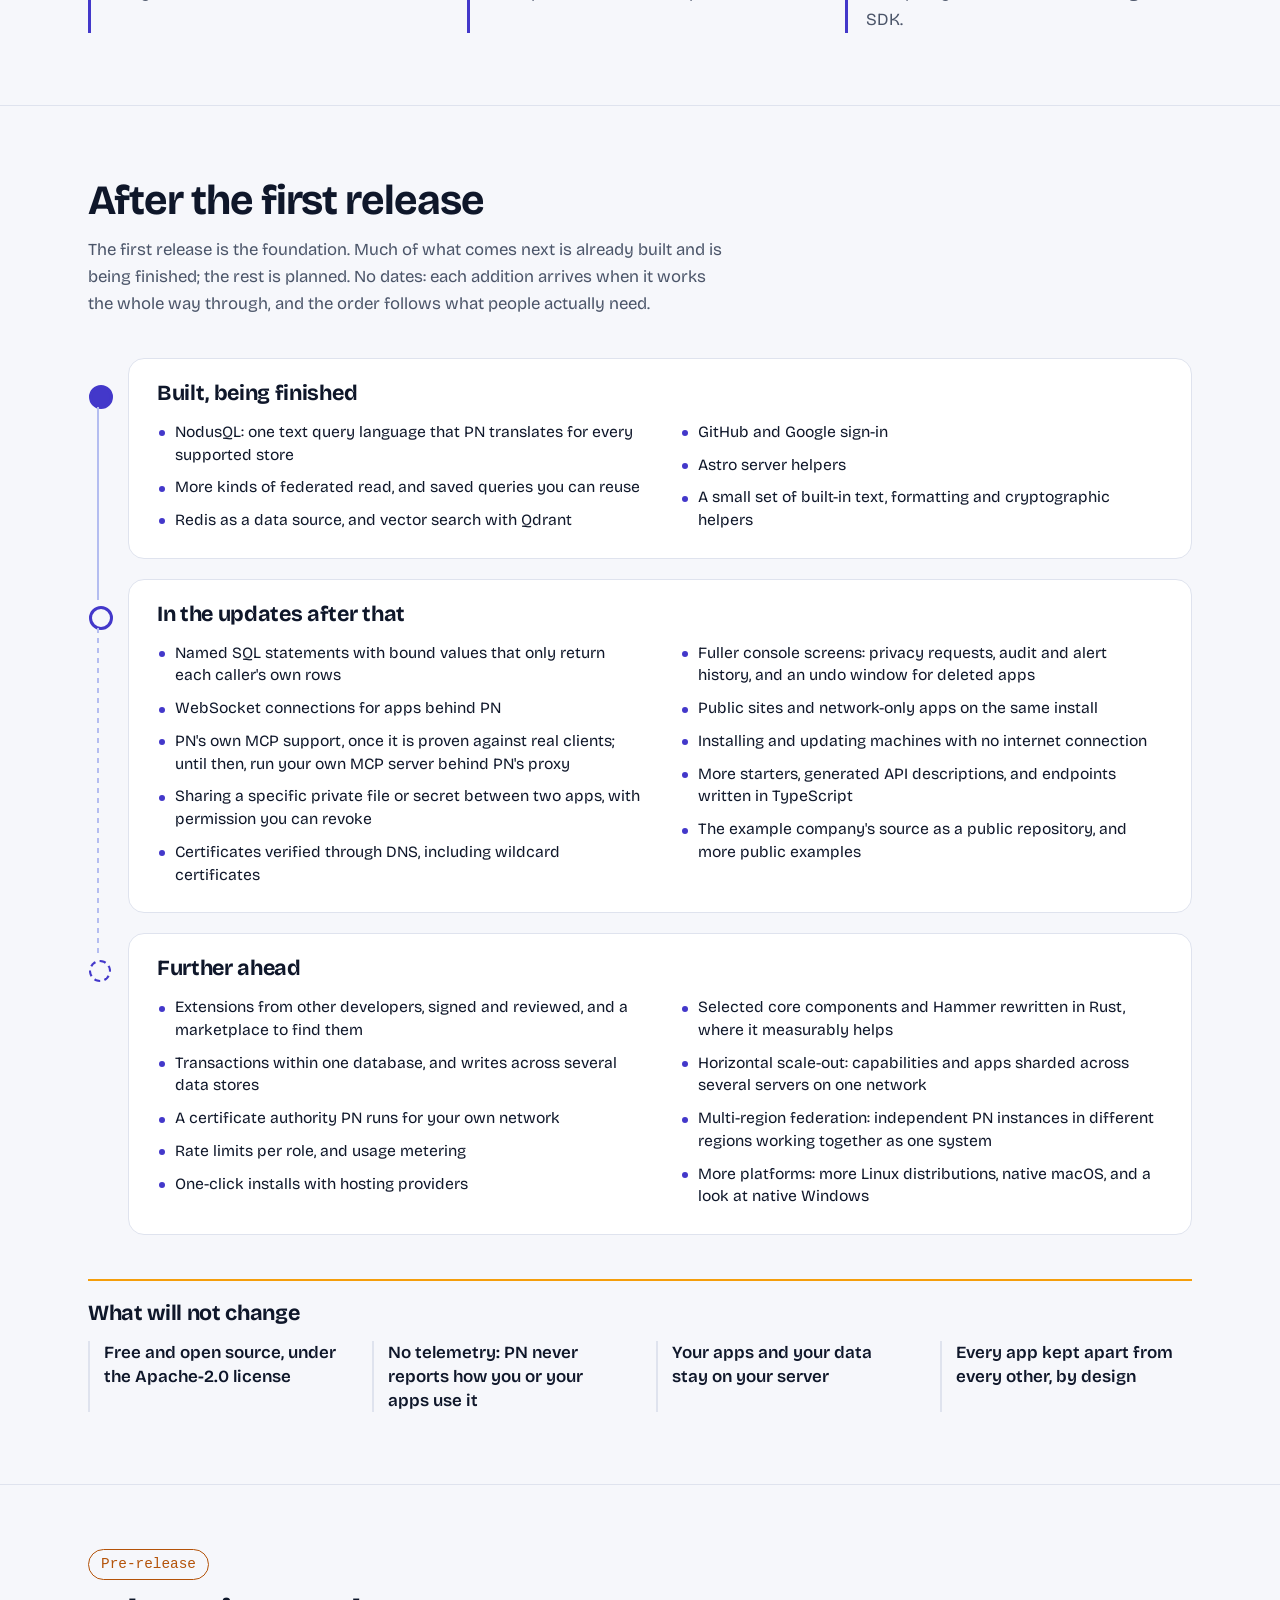
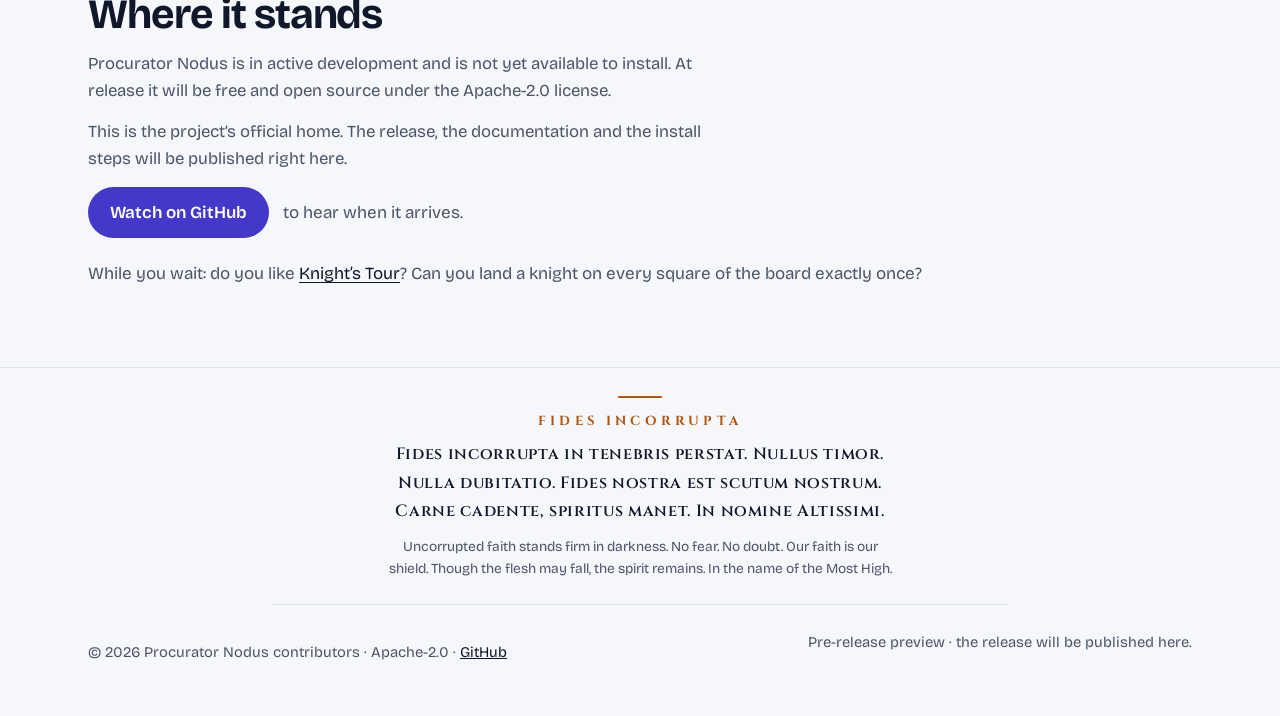
==== commit 26aa4981: "site: "After the first release" becomes a near-to-far progression The four blocks were a two-by-two " ====
--- a/index.html
+++ b/index.html
@@ -673,12 +673,13 @@
   </section>
 
   <!-- ─────────────── ROADMAP ─────────────── -->
-  <section class="band who roadmap" id="roadmap" aria-labelledby="roadmap-h">
+  <section class="band roadmap" id="roadmap" aria-labelledby="roadmap-h">
     <div class="wrap">
       <h2 id="roadmap-h">After the first release</h2>
       <p class="intro">The first release is the foundation. Much of what comes next is already built and is being finished; the rest is planned. No dates: each addition arrives when it works the whole way through, and the order follows what people actually need.</p>
-      <div class="who-grid">
-        <article>
+      <!-- nearest first; the marker and the line below it show how far out each stage is -->
+      <ol class="stages">
+        <li class="stage now">
           <h3>Built, being finished</h3>
           <ul>
             <li>NodusQL: one text query language that PN translates for every supported store</li>
@@ -688,8 +689,8 @@
             <li>Astro server helpers</li>
             <li>A small set of built-in text, formatting and cryptographic helpers</li>
           </ul>
-        </article>
-        <article>
+        </li>
+        <li class="stage next">
           <h3>In the updates after that</h3>
           <ul>
             <li>Named SQL statements with bound values that only return each caller's own rows</li>
@@ -703,8 +704,8 @@
             <li>More starters, generated API descriptions, and endpoints written in TypeScript</li>
             <li>The example company's source as a public repository, and more public examples</li>
           </ul>
-        </article>
-        <article>
+        </li>
+        <li class="stage later">
           <h3>Further ahead</h3>
           <ul>
             <li>Extensions from other developers, signed and reviewed, and a marketplace to find them</li>
@@ -717,16 +718,16 @@
             <li>Multi-region federation: independent PN instances in different regions working together as one system</li>
             <li>More platforms: more Linux distributions, native macOS, and a look at native Windows</li>
           </ul>
-        </article>
-        <article>
-          <h3>What will not change</h3>
-          <ul>
-            <li>Free and open source, under the Apache-2.0 license</li>
-            <li>No telemetry: PN never reports how you or your apps use it</li>
-            <li>Your apps and your data stay on your server</li>
-            <li>Every app kept apart from every other, by design</li>
-          </ul>
-        </article>
+        </li>
+      </ol>
+      <div class="keep">
+        <h3>What will not change</h3>
+        <ul>
+          <li>Free and open source, under the Apache-2.0 license</li>
+          <li>No telemetry: PN never reports how you or your apps use it</li>
+          <li>Your apps and your data stay on your server</li>
+          <li>Every app kept apart from every other, by design</li>
+        </ul>
       </div>
     </div>
   </section>
--- a/styles.css
+++ b/styles.css
@@ -189,7 +189,7 @@
 /* ── bands: errors · hammer · replaces · who ── */
 .band{padding:72px 0;border-top:1px solid var(--border)}
 .band p{color:var(--muted);max-width:36rem;margin:0 0 14px;line-height:1.6}
-.band .intro{max-width:40rem}
+.band .intro{max-width:40rem;margin-bottom:40px}
 .errors-grid{display:grid;gap:28px;align-items:start}
 .band .lead{font-size:clamp(1.2rem,2.6vw,1.45rem);font-weight:700;line-height:1.3;letter-spacing:-.015em;color:var(--text);margin:0 0 14px;text-wrap:balance}
 .hammer{background:var(--elev)}
@@ -223,8 +223,26 @@
 .who-grid article{border-left:3px solid var(--accent);padding-left:18px}
 .who-grid h3{margin:0 0 8px;font-size:1.25rem;letter-spacing:-.015em;line-height:1.2}
 .who-grid p{margin:0;max-width:none}
-.who-grid ul{margin:0;padding-left:1.1em}
-.who-grid li{margin:.35em 0;line-height:1.45}
+
+/* ── roadmap: three stages on one track, nearest first · then what stays ── */
+/* marker: filled = built, ring = next updates, dashed ring = further ahead;
+   the line under a marker runs solid to the next stage, then dashed */
+.stages{--rail:28px;--gap:16px;--mk:20px;list-style:none;margin:0;padding:0 0 0 var(--rail);display:grid;gap:var(--gap)}
+.stage{position:relative;background:var(--surface);border:1px solid var(--border);border-radius:16px;padding:18px 18px 20px}
+.stage h3,.keep h3{margin:0 0 14px;font-size:clamp(1.15rem,2.4vw,1.35rem);letter-spacing:-.015em;line-height:1.2}
+.stage ul,.keep ul{list-style:none;margin:0;padding:0;display:grid}
+.stage ul{display:block;margin-bottom:-10px}
+.stage li{position:relative;padding:0 0 10px 18px;line-height:1.45;font-size:.98rem;break-inside:avoid}
+.stage li::before{content:'';position:absolute;left:2px;top:.6em;width:6px;height:6px;border-radius:50%;background:var(--accent)}
+.stage::before{content:'';position:absolute;left:calc(-1 * var(--rail));top:var(--mk);width:18px;height:18px;border-radius:50%;border:3px solid var(--accent);background:var(--accent)}
+.stage.next::before{background:var(--bg)}
+.stage.later::before{border:2px dashed var(--accent);background:var(--bg)}
+.stage::after{content:'';position:absolute;left:calc(8px - var(--rail));top:calc(var(--mk) + 22px);bottom:calc(4px - var(--gap) - var(--mk));width:2px;background:var(--line)}
+.stage.next::after{background:repeating-linear-gradient(to bottom,var(--line) 0 5px,transparent 5px 10px)}
+.stage.later::after{display:none}
+.keep{margin-top:44px;padding-top:20px;border-top:2px solid var(--amber-fill)}
+.keep ul{gap:14px 32px}
+.keep li{padding-left:14px;border-left:2px solid var(--border);color:var(--text);font-weight:600;line-height:1.4}
 
 /* ── how ── */
 .how{padding:72px 0;border-top:1px solid var(--border)}
@@ -256,6 +274,12 @@
 /* ── breakpoints ── */
 @media (min-width:40rem){
   .wrap{padding:0 24px}
+  .keep ul{grid-template-columns:repeat(2,minmax(0,1fr))}
+}
+@media (min-width:46rem){
+  .stages{--rail:40px;--gap:20px;--mk:26px}
+  .stage{padding:22px 28px 26px}
+  .stage ul{columns:2;column-gap:40px}
 }
 @media (max-width:59.99rem){
   html:not(.js) .top-row{flex-wrap:wrap}
@@ -283,12 +307,12 @@
   .hammer-grid{grid-template-columns:minmax(0,1.1fr) minmax(0,1fr)}
   .swap li{grid-template-columns:minmax(0,1fr) minmax(0,1.5fr);gap:32px;align-items:baseline}
   .who-grid{grid-template-columns:repeat(3,minmax(0,1fr));gap:32px}
-  .roadmap .who-grid{grid-template-columns:repeat(2,minmax(0,1fr));row-gap:40px;align-items:start}
   .igc-grid{grid-template-columns:minmax(0,1.2fr) minmax(0,1fr);gap:40px}
 }
 @media (min-width:64rem){
   .codegrid{grid-template-columns:minmax(0,1.25fr) minmax(0,1fr);align-items:start}
   .codetrio{grid-template-columns:repeat(3,minmax(0,1fr))}
+  .keep ul{grid-template-columns:repeat(4,minmax(0,1fr))}
 }
 
 /* ── reduced motion: everything is complete at rest ── */
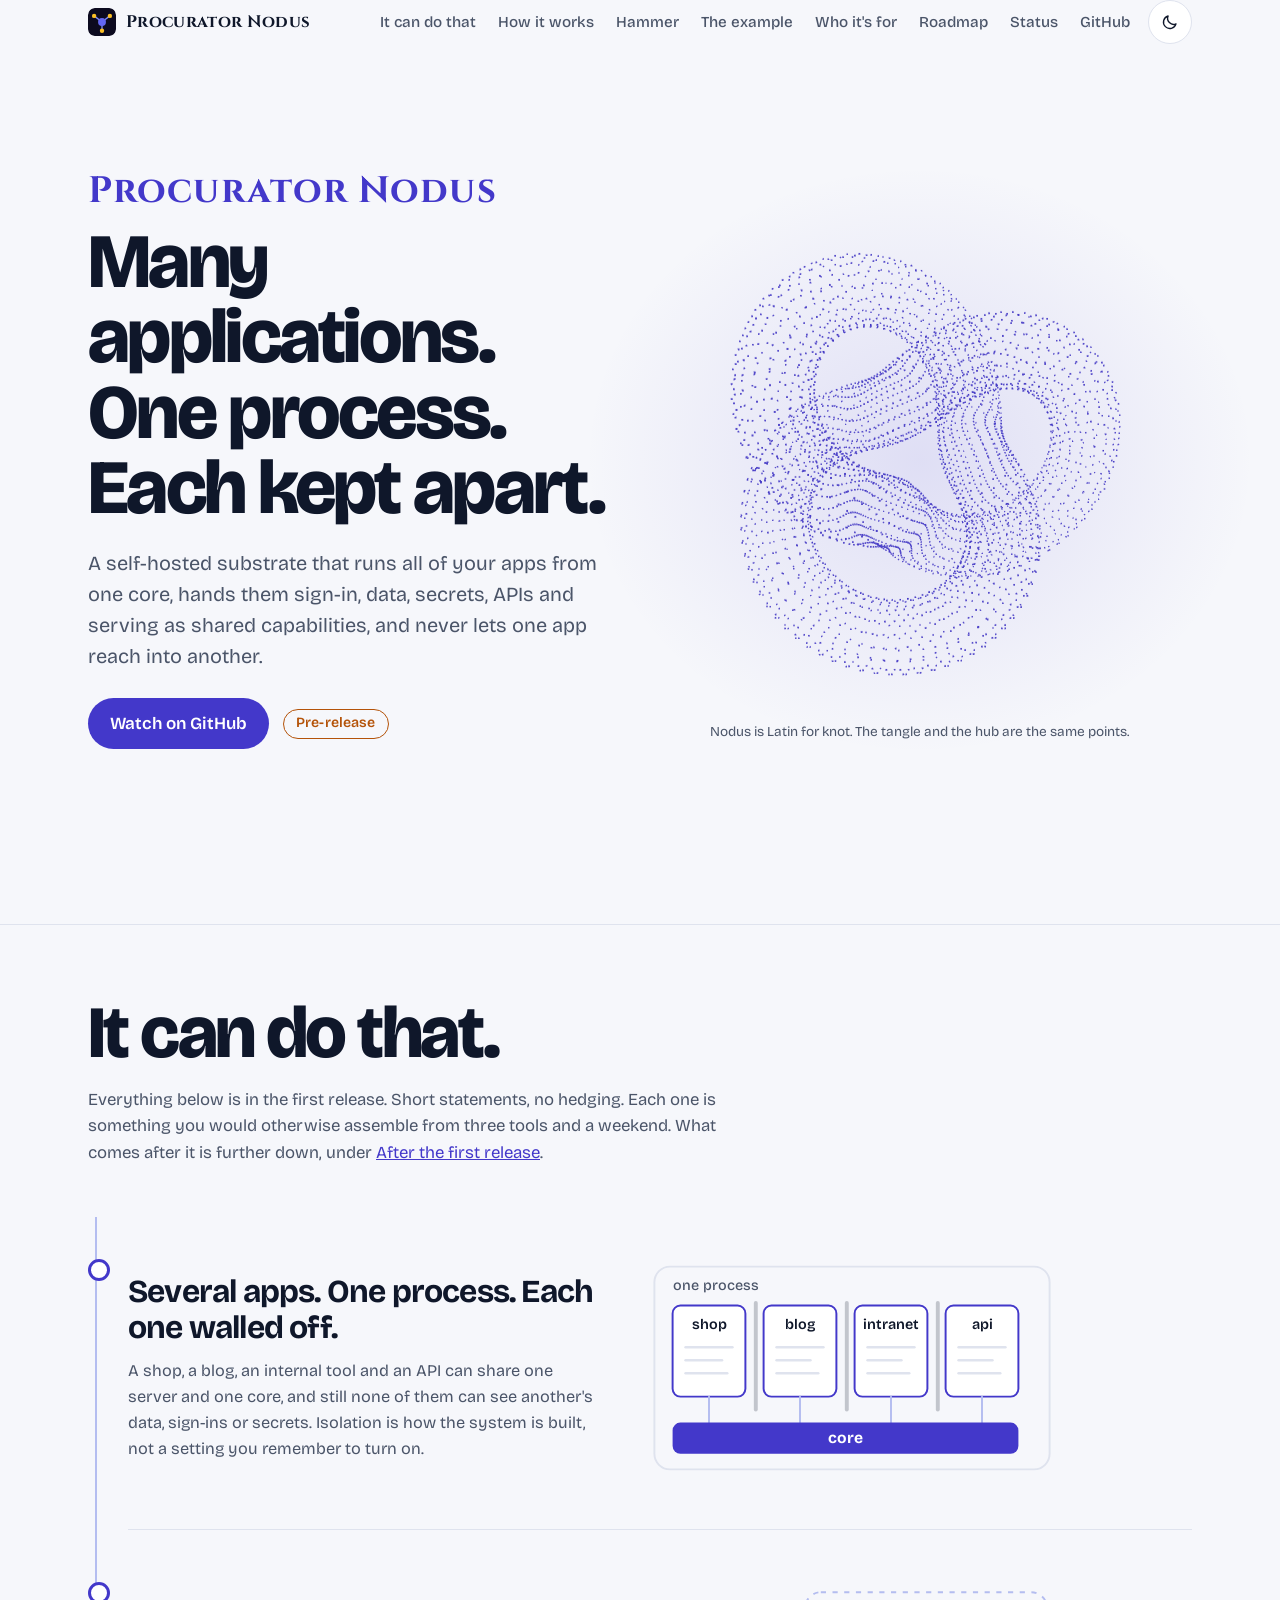
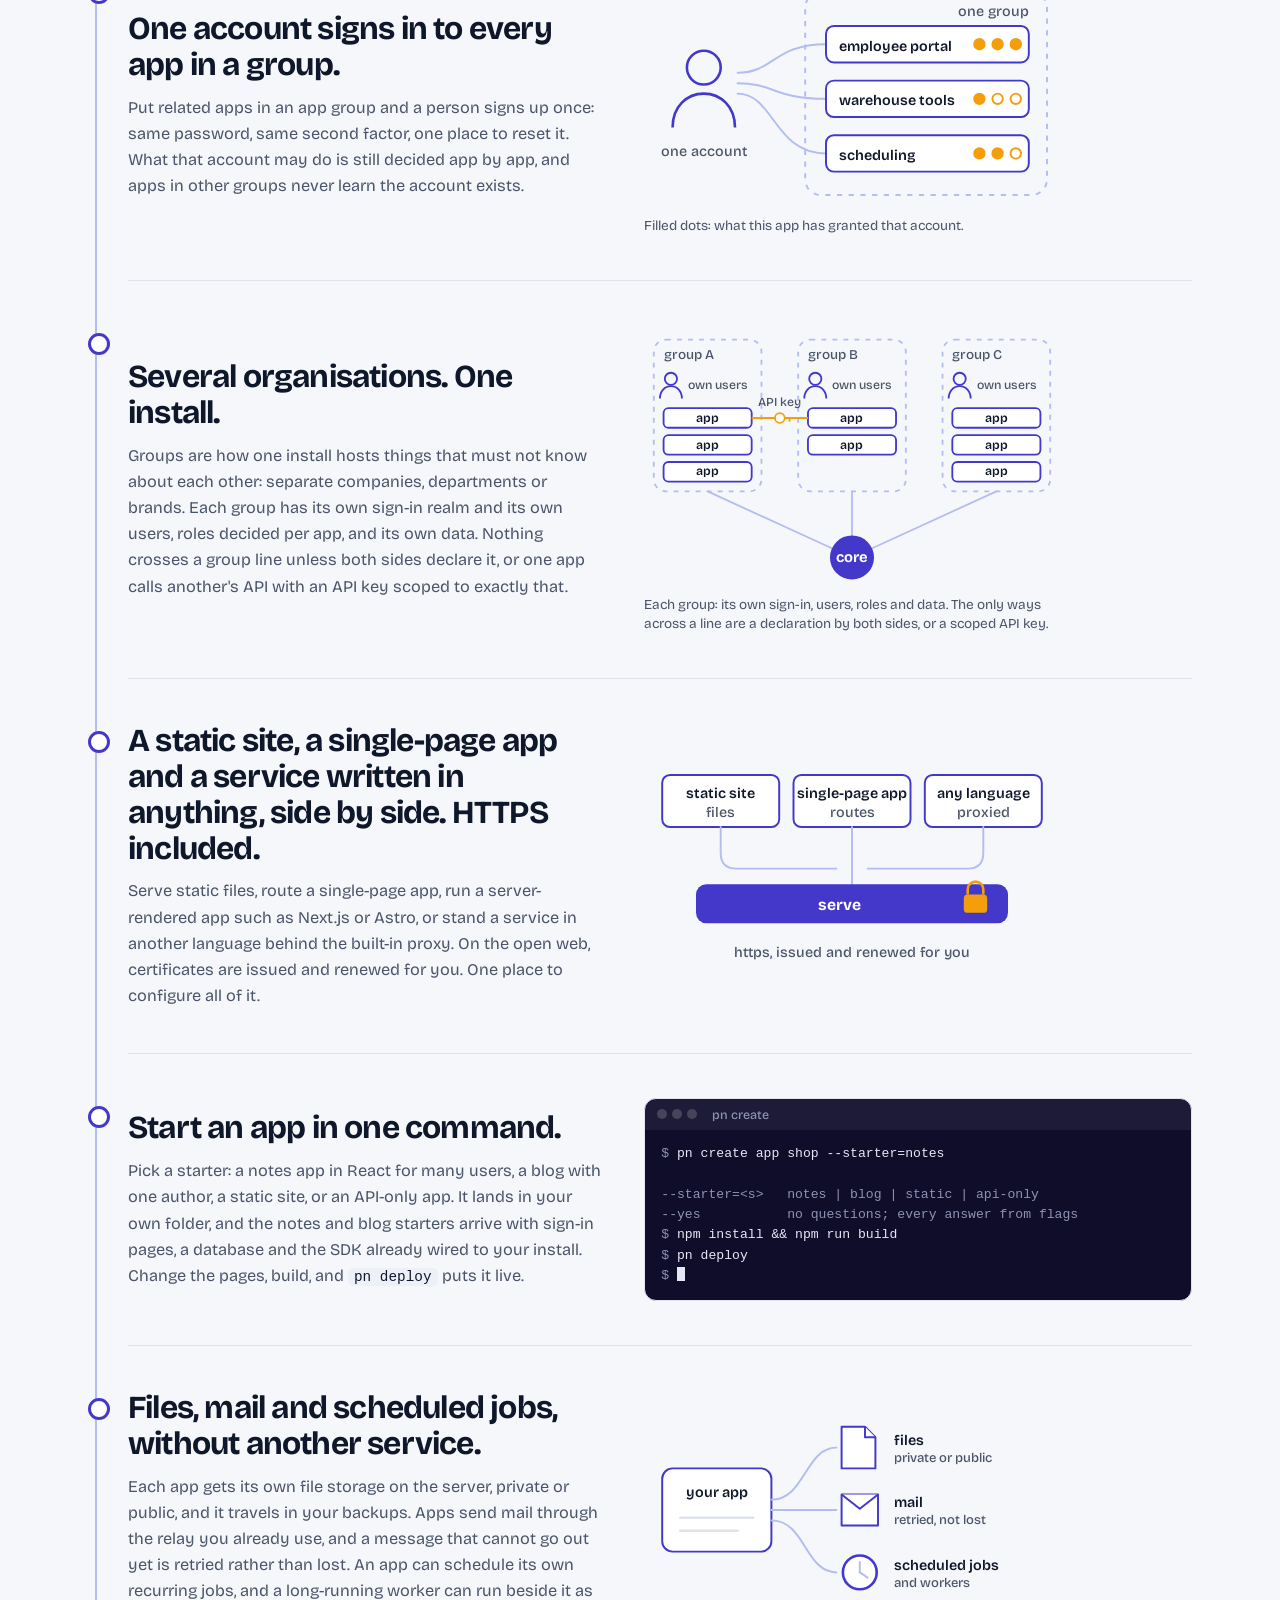
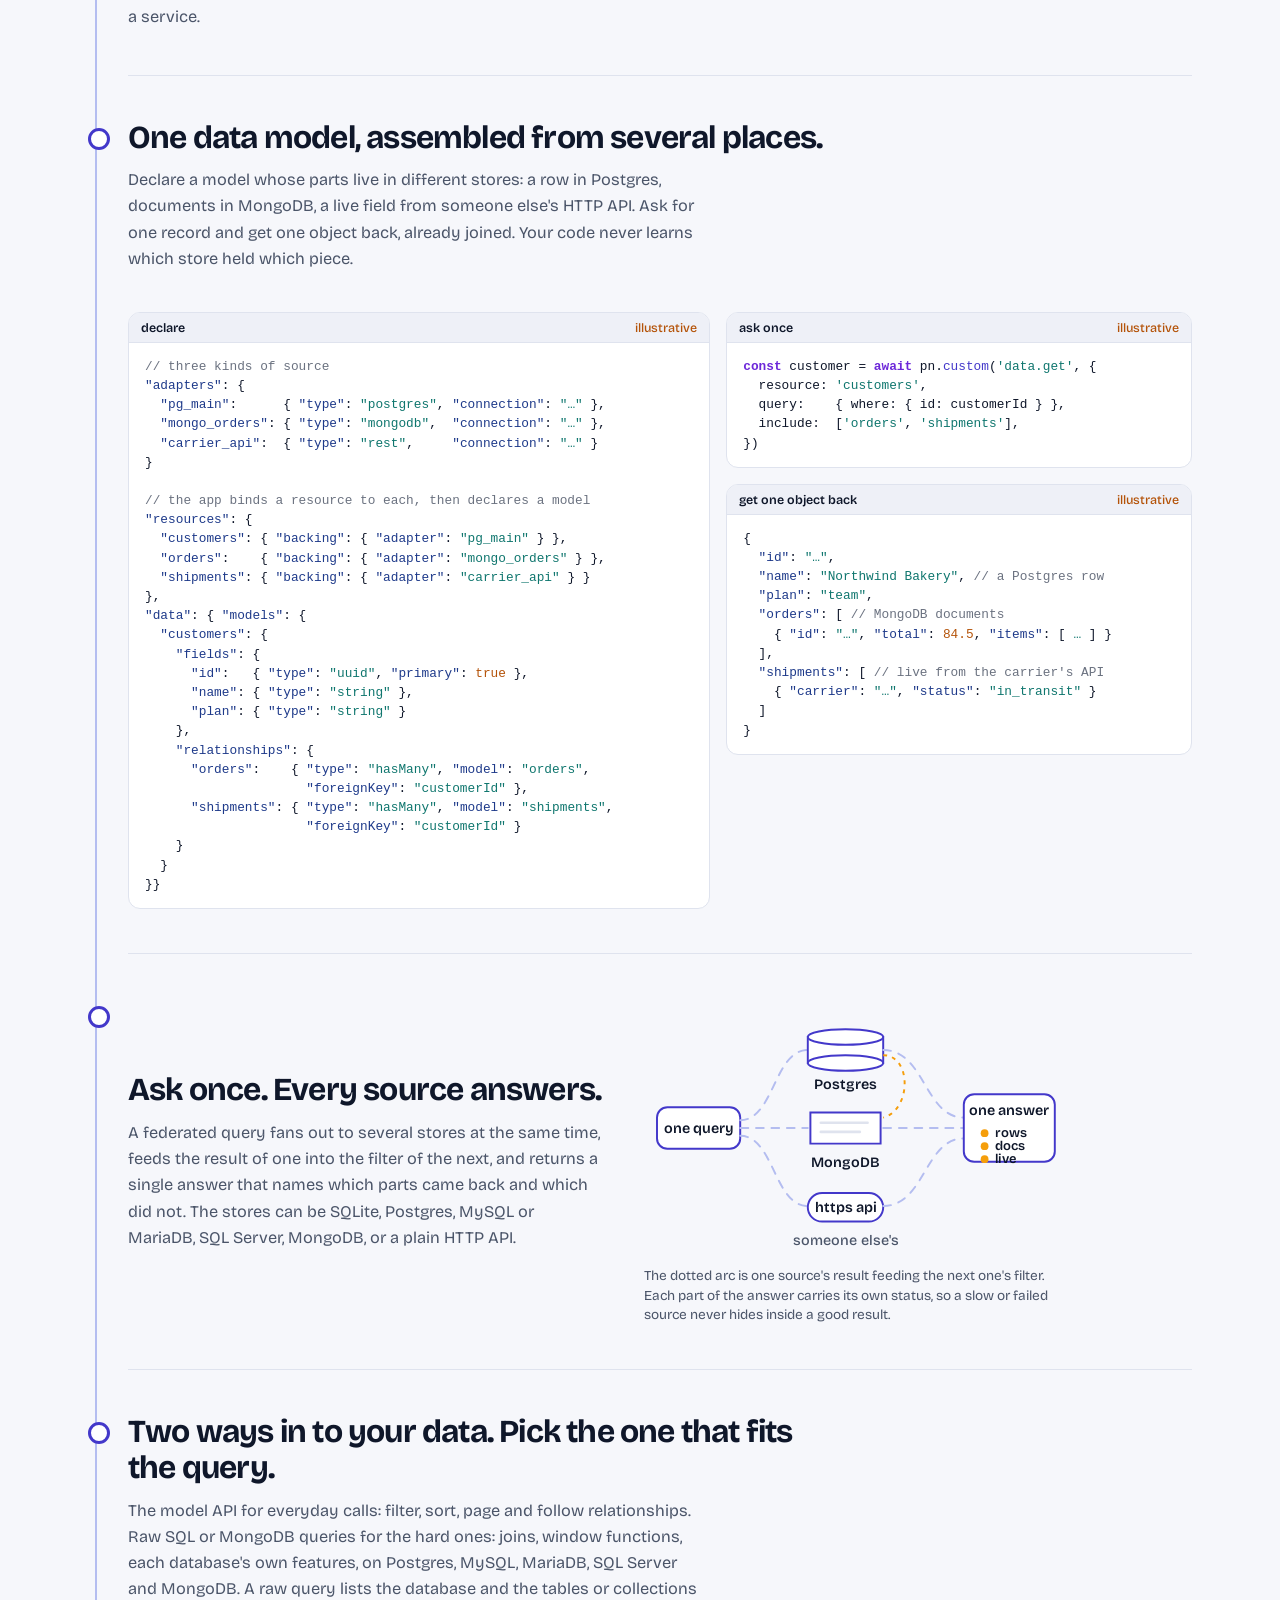
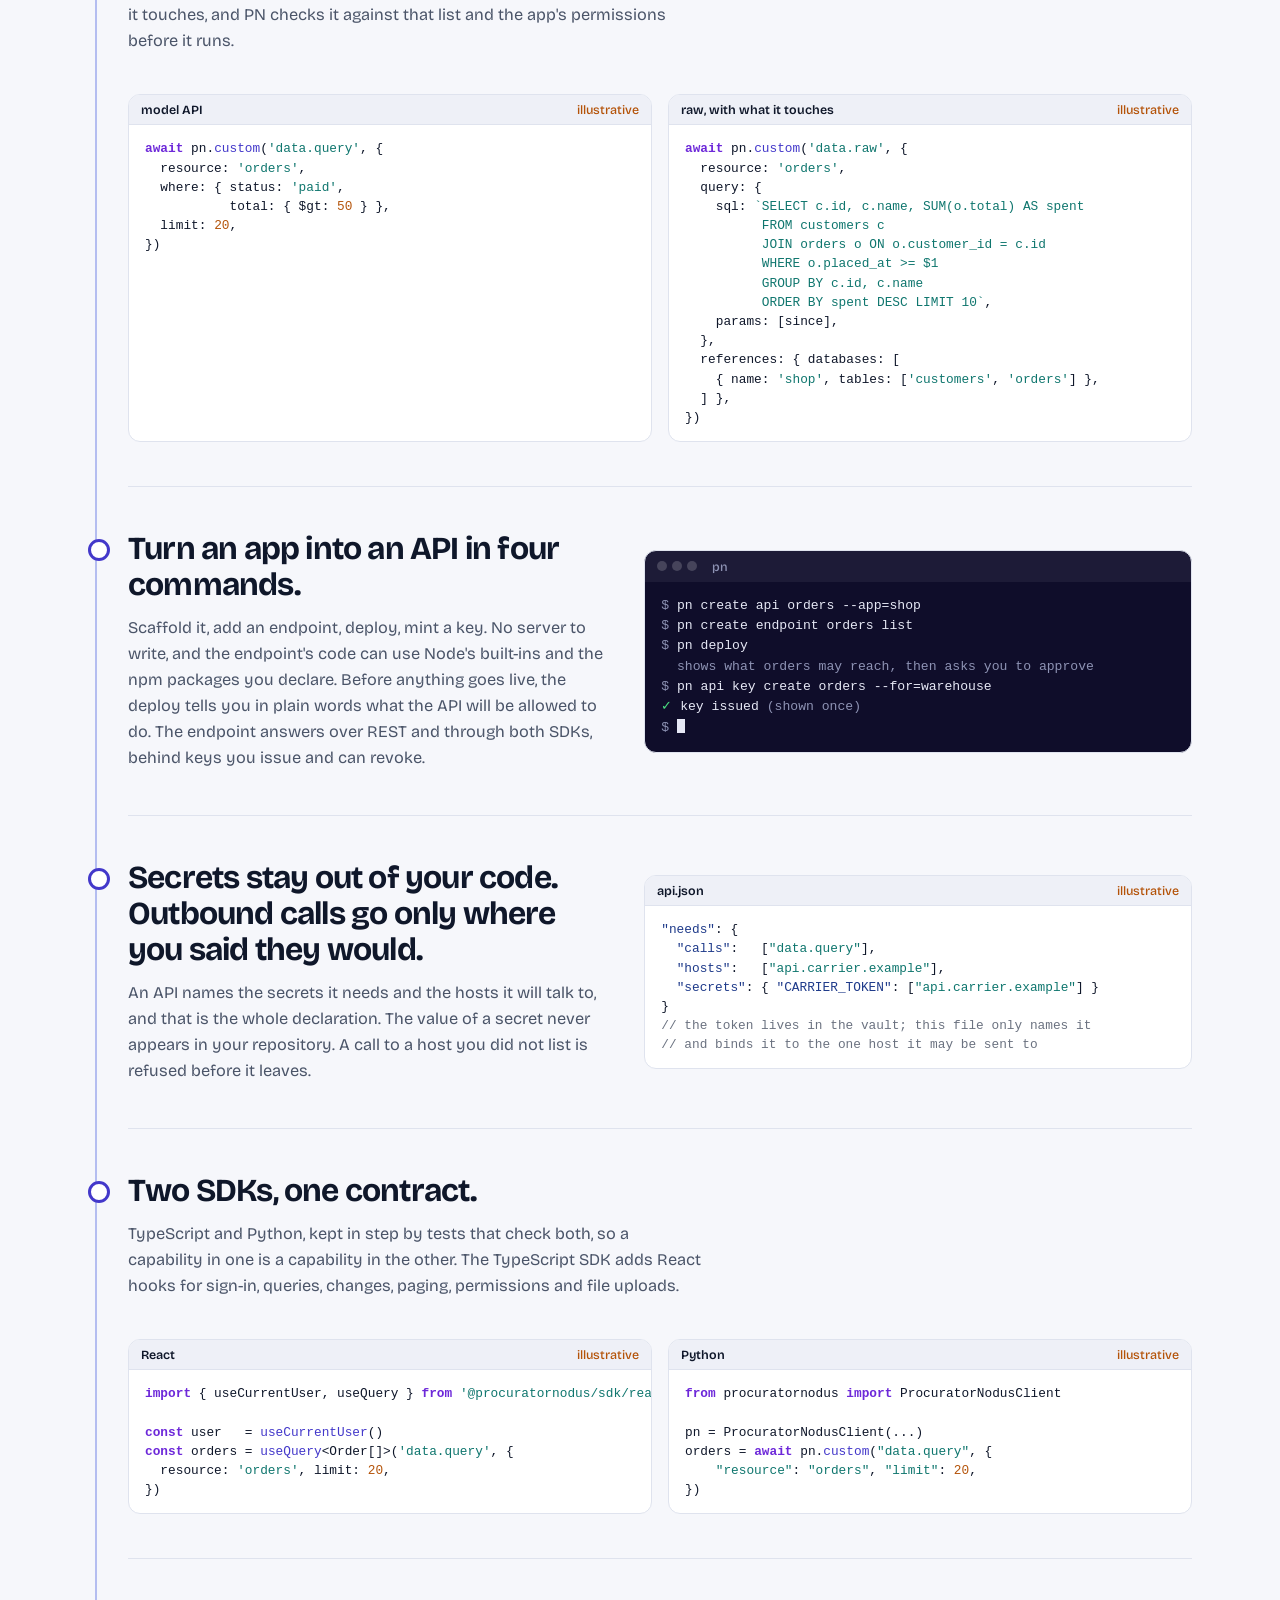
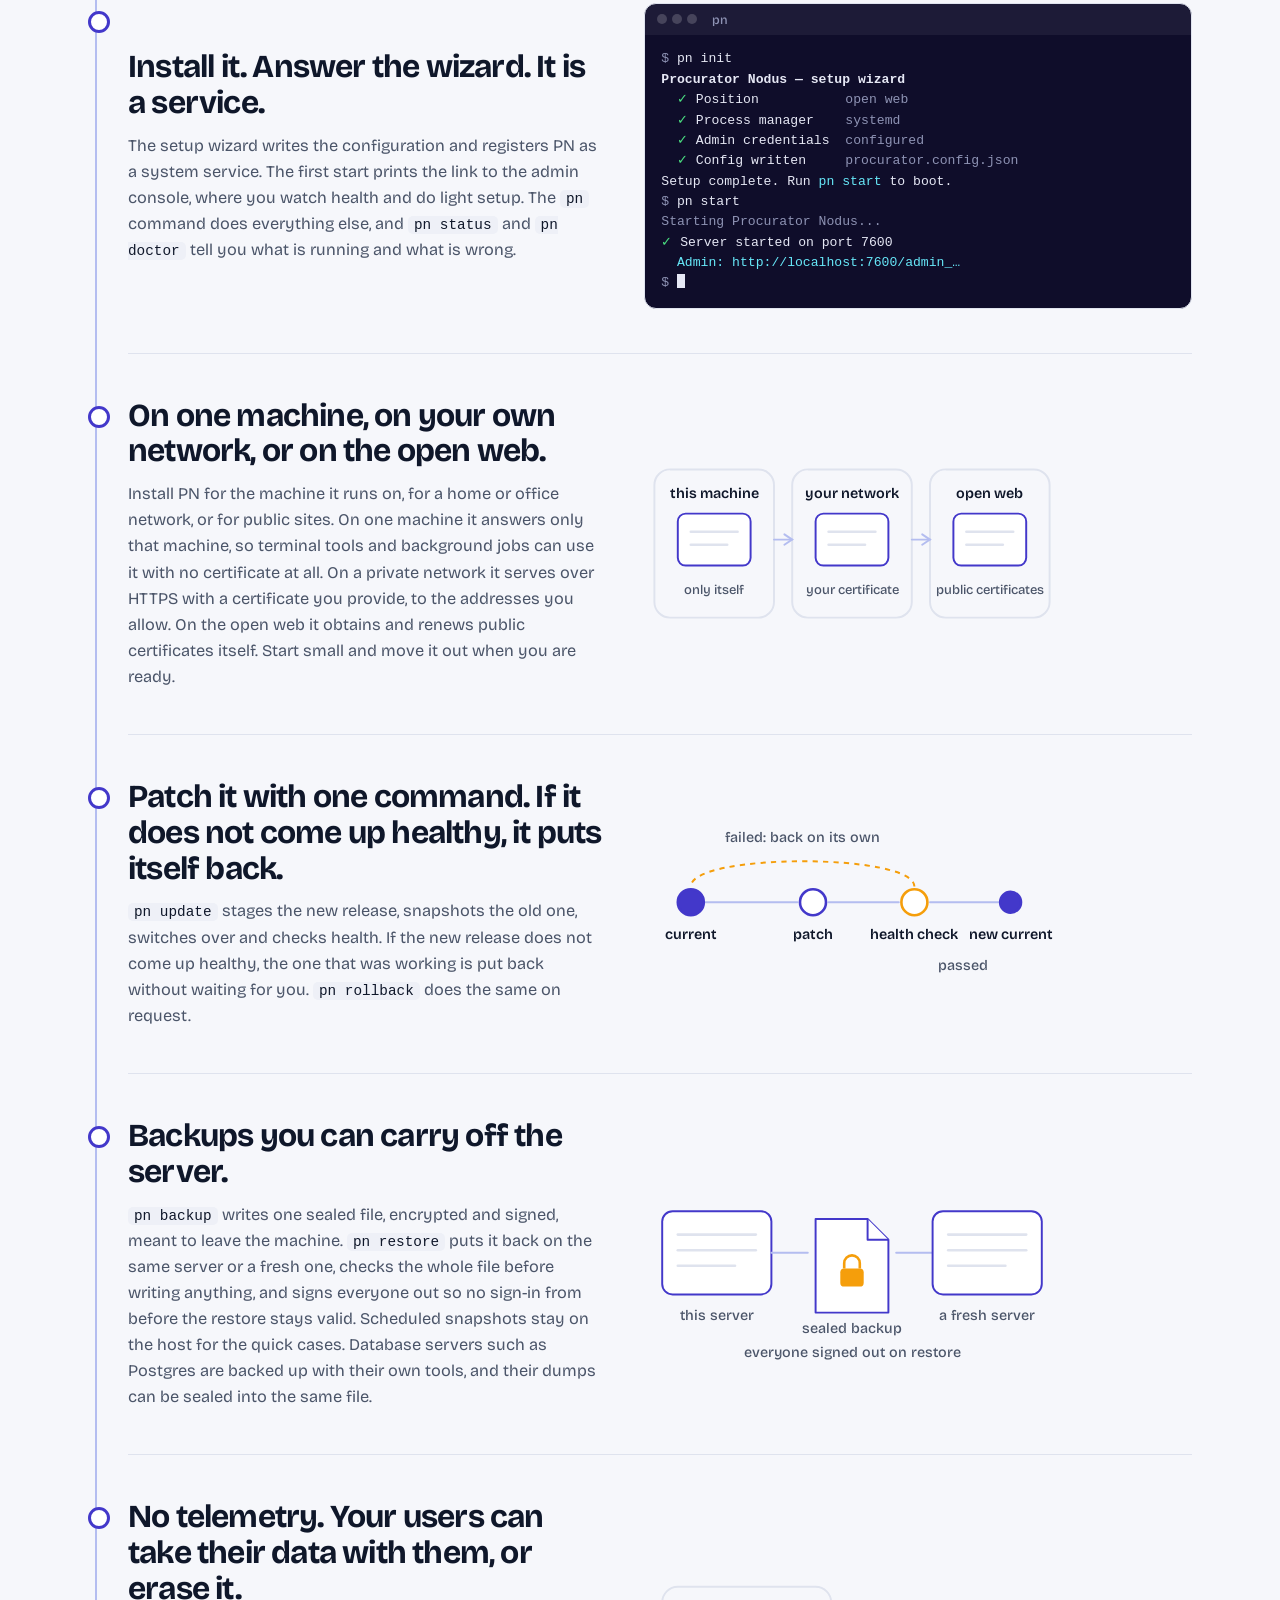
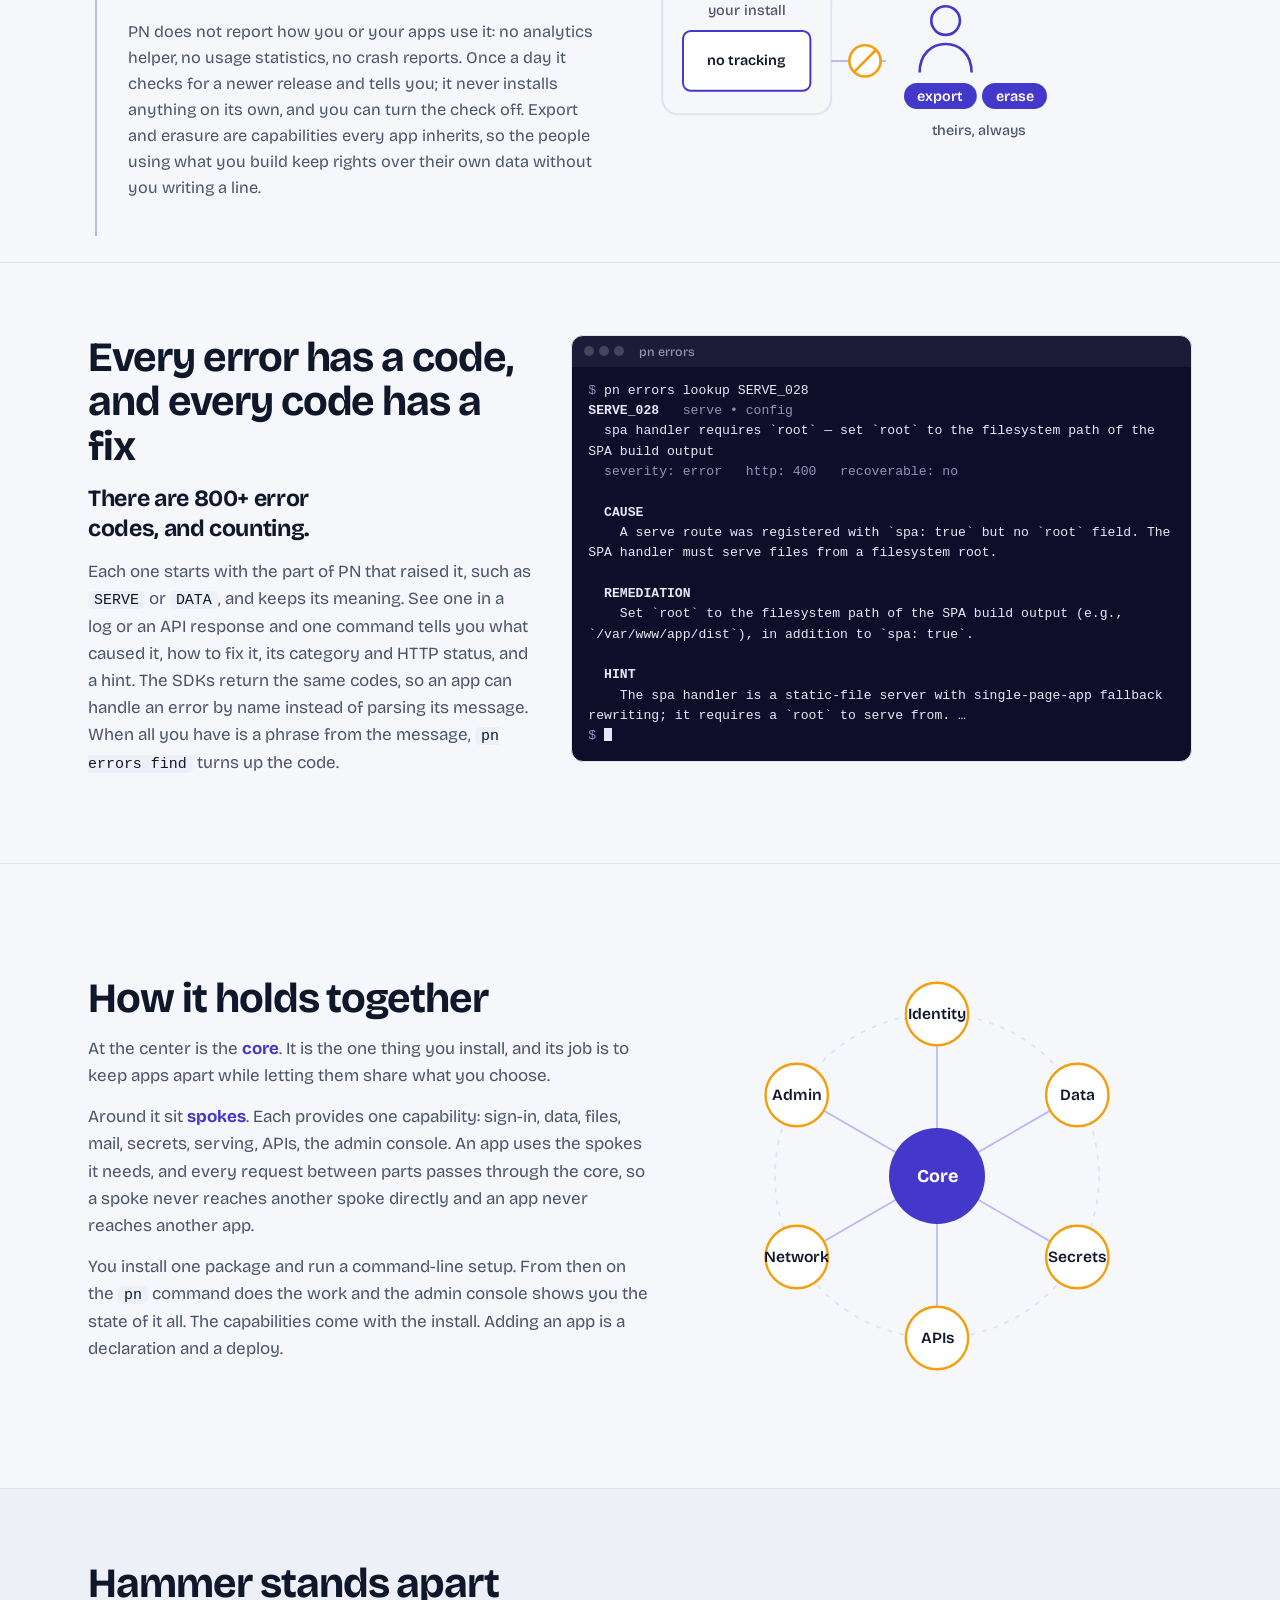
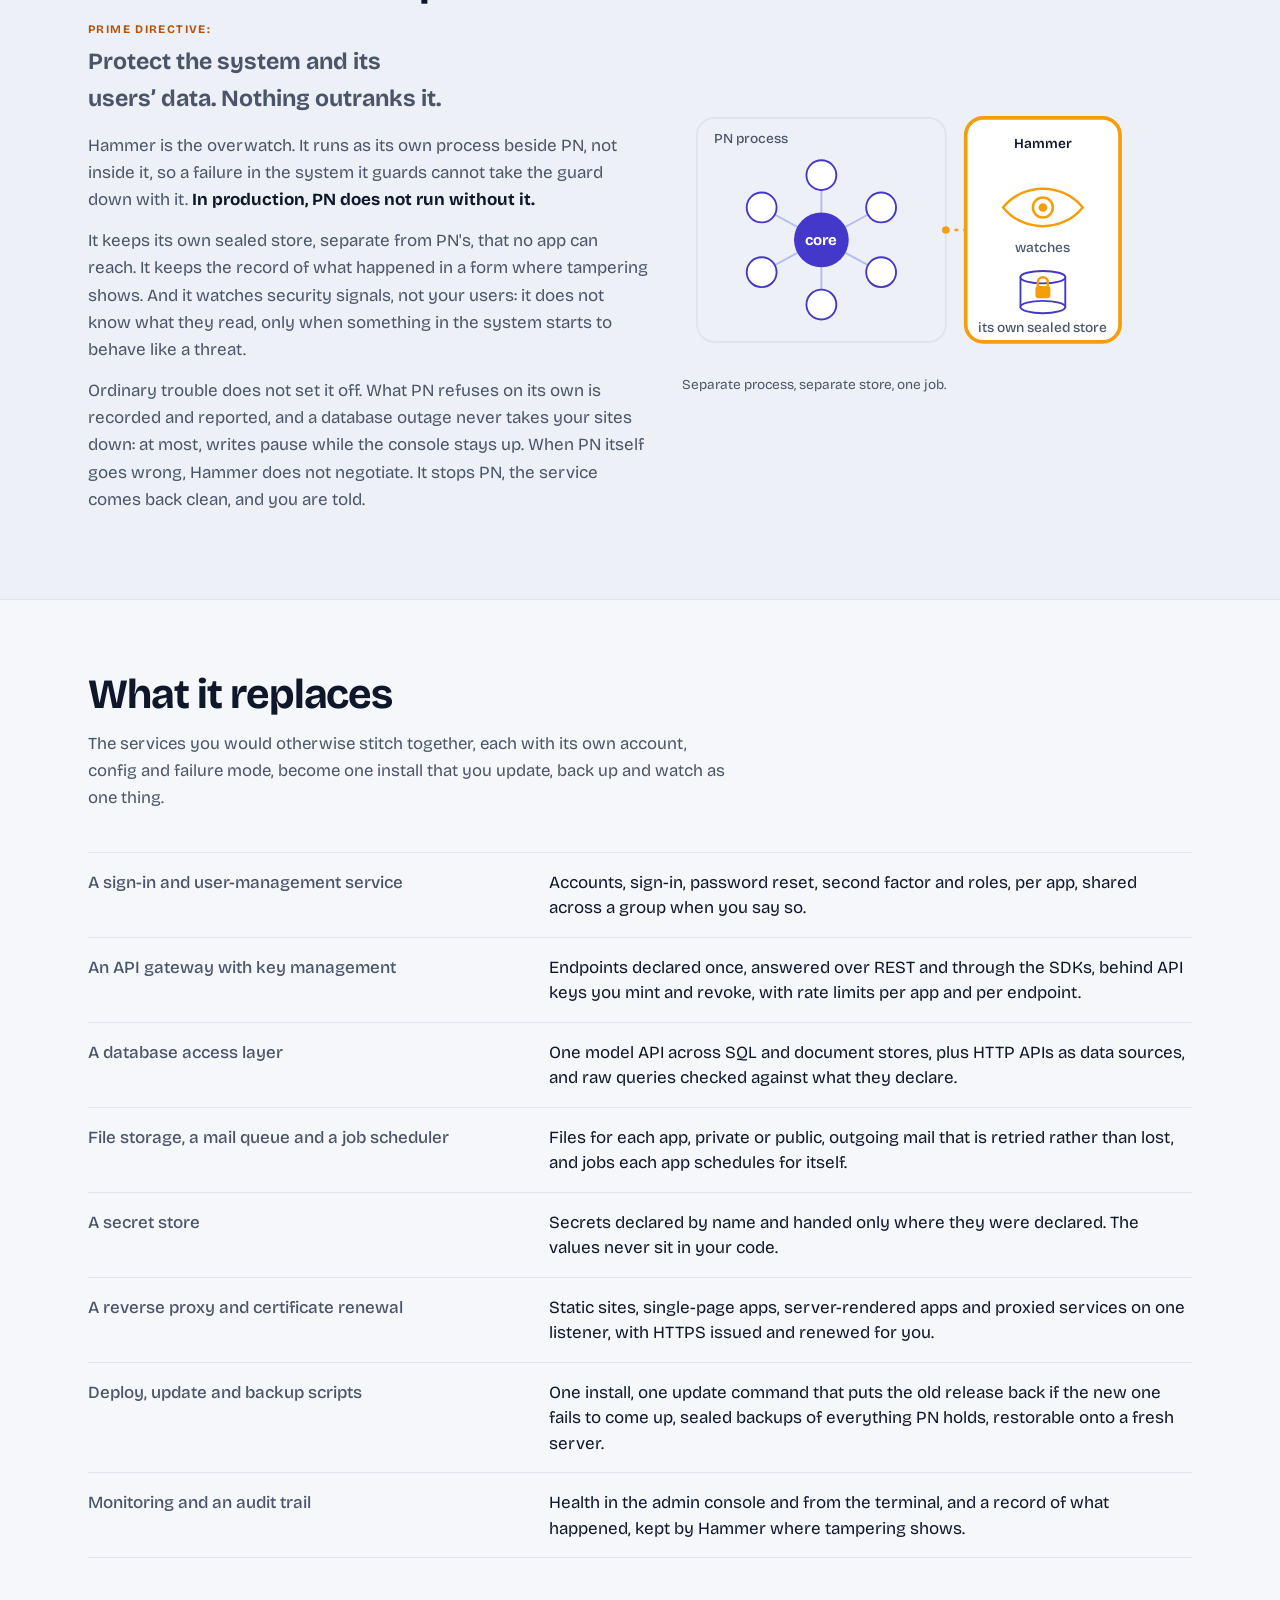
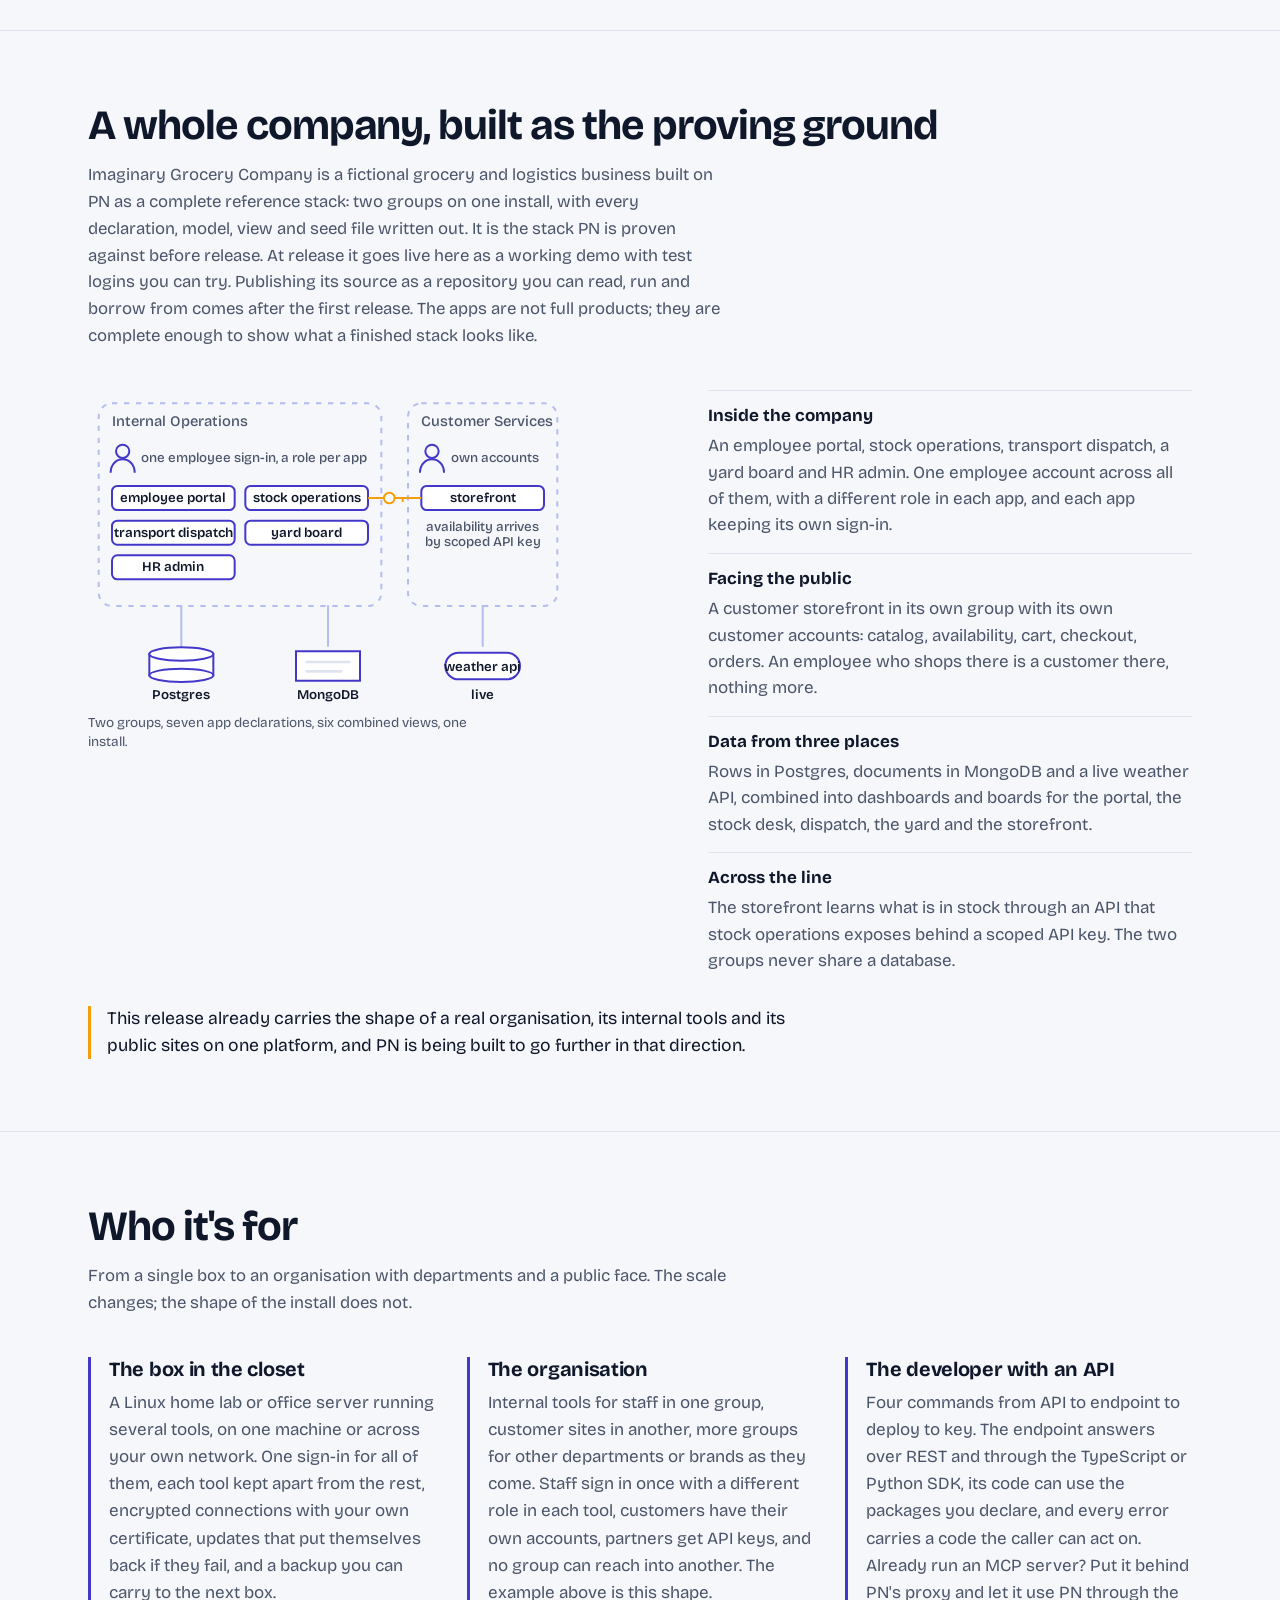
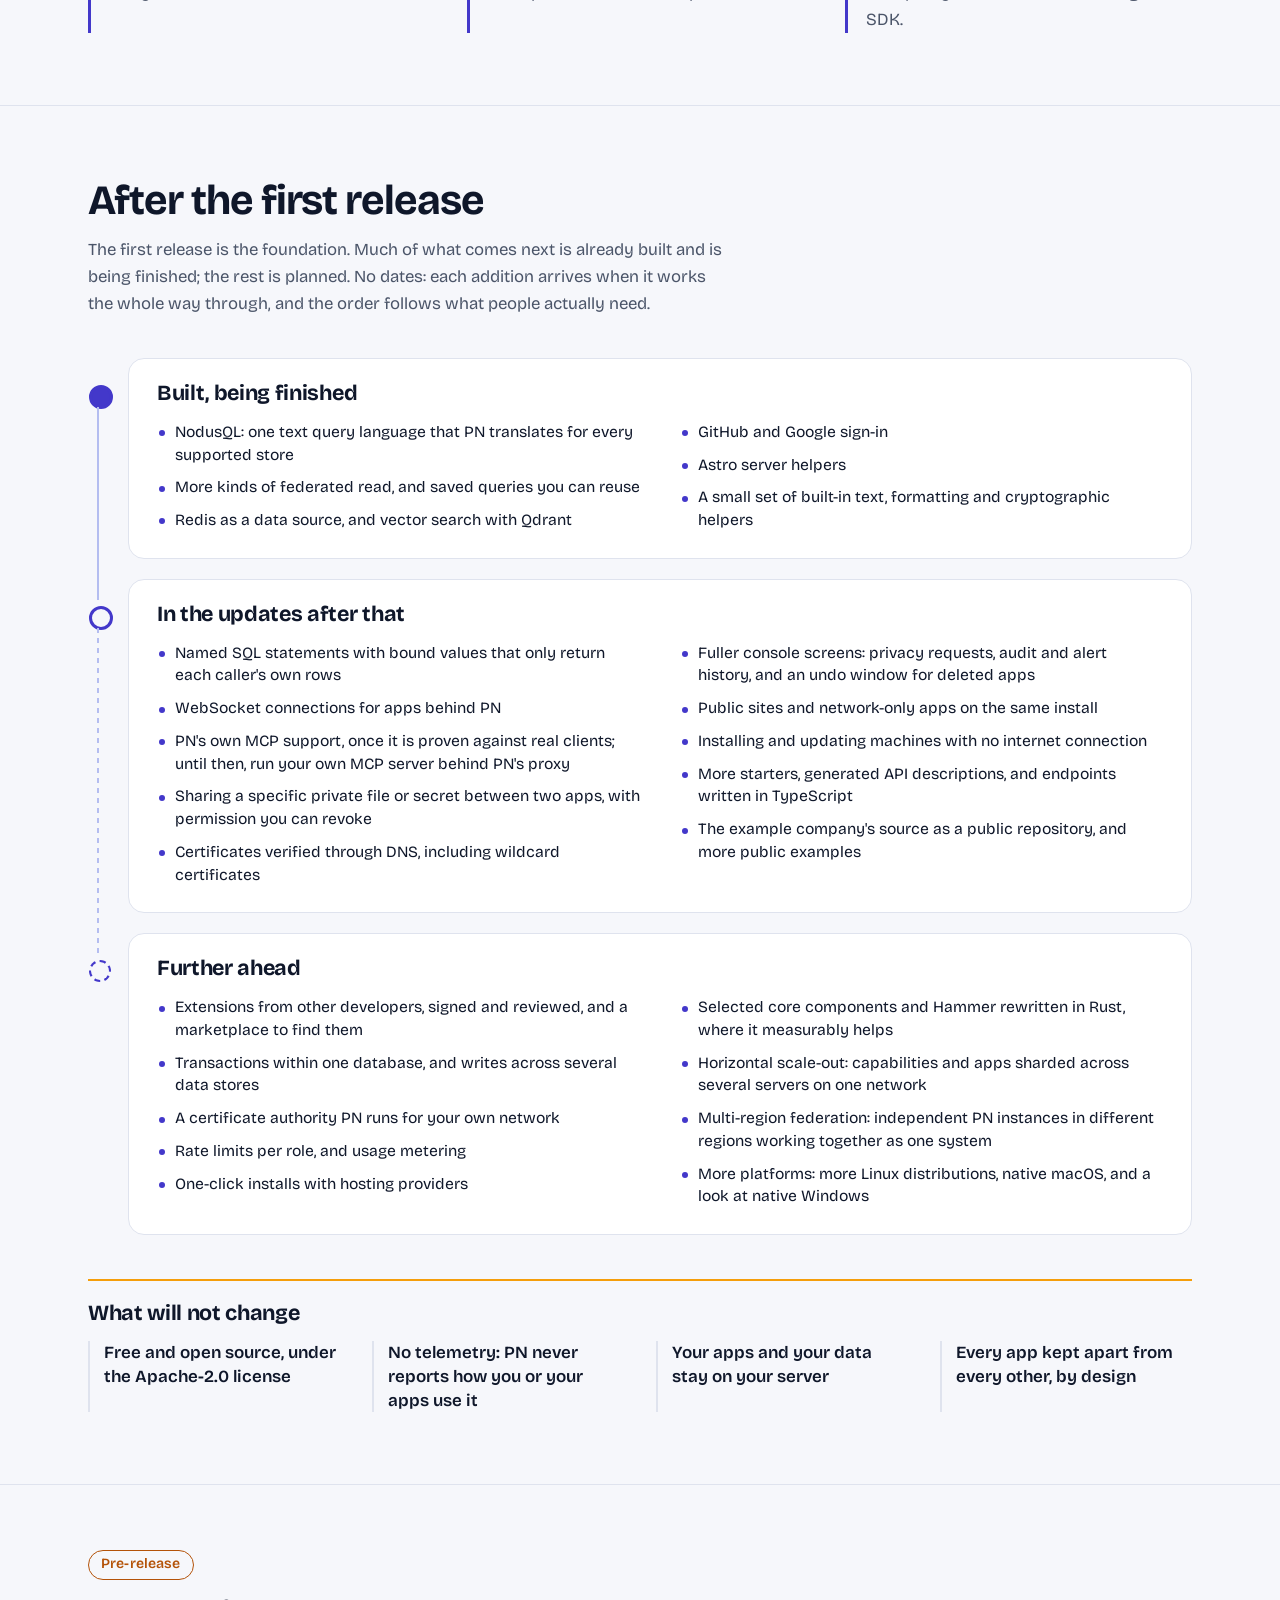
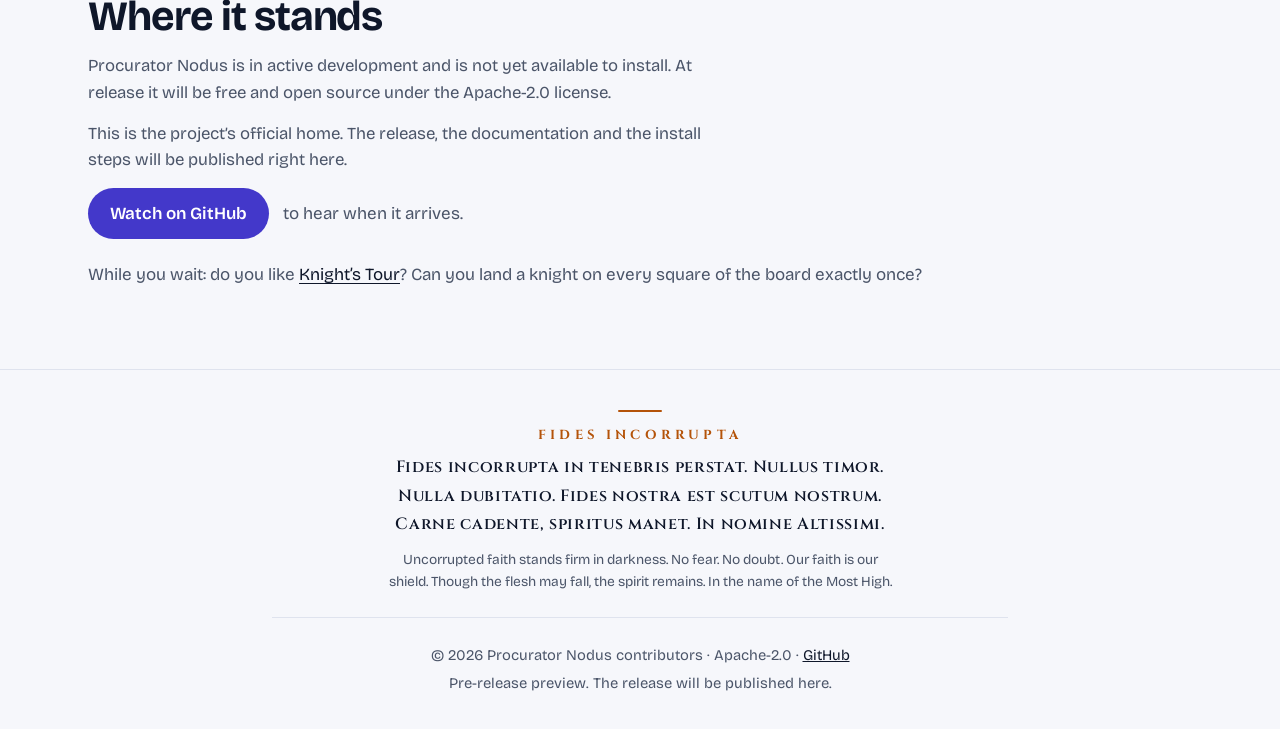
==== commit 9656d753: "site: footer is one centered block; the pre-release labels share one style - Footer: the motto above" ====
--- a/index.html
+++ b/index.html
@@ -758,8 +758,8 @@
     </section>
   </div>
   <div class="wrap foot">
-    <span>&copy; 2026 Procurator Nodus contributors &middot; Apache-2.0 &middot; <a href="https://github.com/ProcuratorNodus">GitHub</a></span>
-    <span>Pre-release preview &middot; the release will be published here.</span>
+    <p>&copy; 2026 Procurator Nodus contributors &middot; <span class="nw">Apache-2.0</span> &middot; <a href="https://github.com/ProcuratorNodus">GitHub</a></p>
+    <p>Pre-release preview. The release will be published here.</p>
   </div>
 </footer>
 
--- a/styles.css
+++ b/styles.css
@@ -45,7 +45,8 @@
 .intro{color:var(--muted);max-width:40rem;margin:0 0 40px;font-size:1.05rem}
 .btn{display:inline-block;padding:12px 22px;border-radius:999px;background:var(--accent);color:var(--accent-fg);font-weight:600;text-decoration:none}
 .btn:hover{filter:brightness(1.08)}
-.pill{color:var(--amber);font-weight:600;font-size:.95rem}
+/* one pre-release label, used in the hero and above "Where it stands" */
+.pill,.badge{display:inline-flex;align-items:center;min-height:30px;padding:3px 12px;border:1px solid currentColor;border-radius:999px;color:var(--amber);font:600 .88rem/1.2 var(--font);letter-spacing:.01em}
 .actions{display:flex;align-items:center;gap:14px;flex-wrap:wrap}
 .small{color:var(--muted)}
 
@@ -262,13 +263,16 @@
 
 /* ── status · footer ── */
 .status{padding:64px 0 80px;border-top:1px solid var(--border)}
-.badge{display:inline-block;font-family:var(--mono);font-size:.9rem;color:var(--amber);border:1px solid currentColor;border-radius:999px;padding:3px 12px;margin-bottom:12px}
+.badge{margin-bottom:14px}
 .status .intro{margin:0 0 14px}
 .status .kt{margin:22px 0 0}
 .status .kt a{color:var(--text);text-decoration:underline;text-underline-offset:3px}
-footer{border-top:1px solid var(--border);padding:28px 0 44px;color:var(--muted);font-size:.92rem}
-.foot{display:flex;flex-wrap:wrap;gap:8px 24px;justify-content:space-between}
-footer a{color:var(--text);display:inline-block;padding:10px 0}
+/* the footer is one centered column: motto, then the two small lines under it */
+footer{border-top:1px solid var(--border);padding:40px 0 36px;color:var(--muted);font-size:.92rem;text-align:center}
+.foot{display:grid;justify-items:center;gap:4px}
+.foot p{margin:0;max-width:40rem;line-height:1.6;text-wrap:balance}
+.nw{white-space:nowrap}
+footer a{color:var(--text);display:inline-block;padding:12px 4px;margin:-12px -4px}
 .notfound{min-height:70vh;display:grid;align-content:center;gap:16px}
 
 /* ── breakpoints ── */
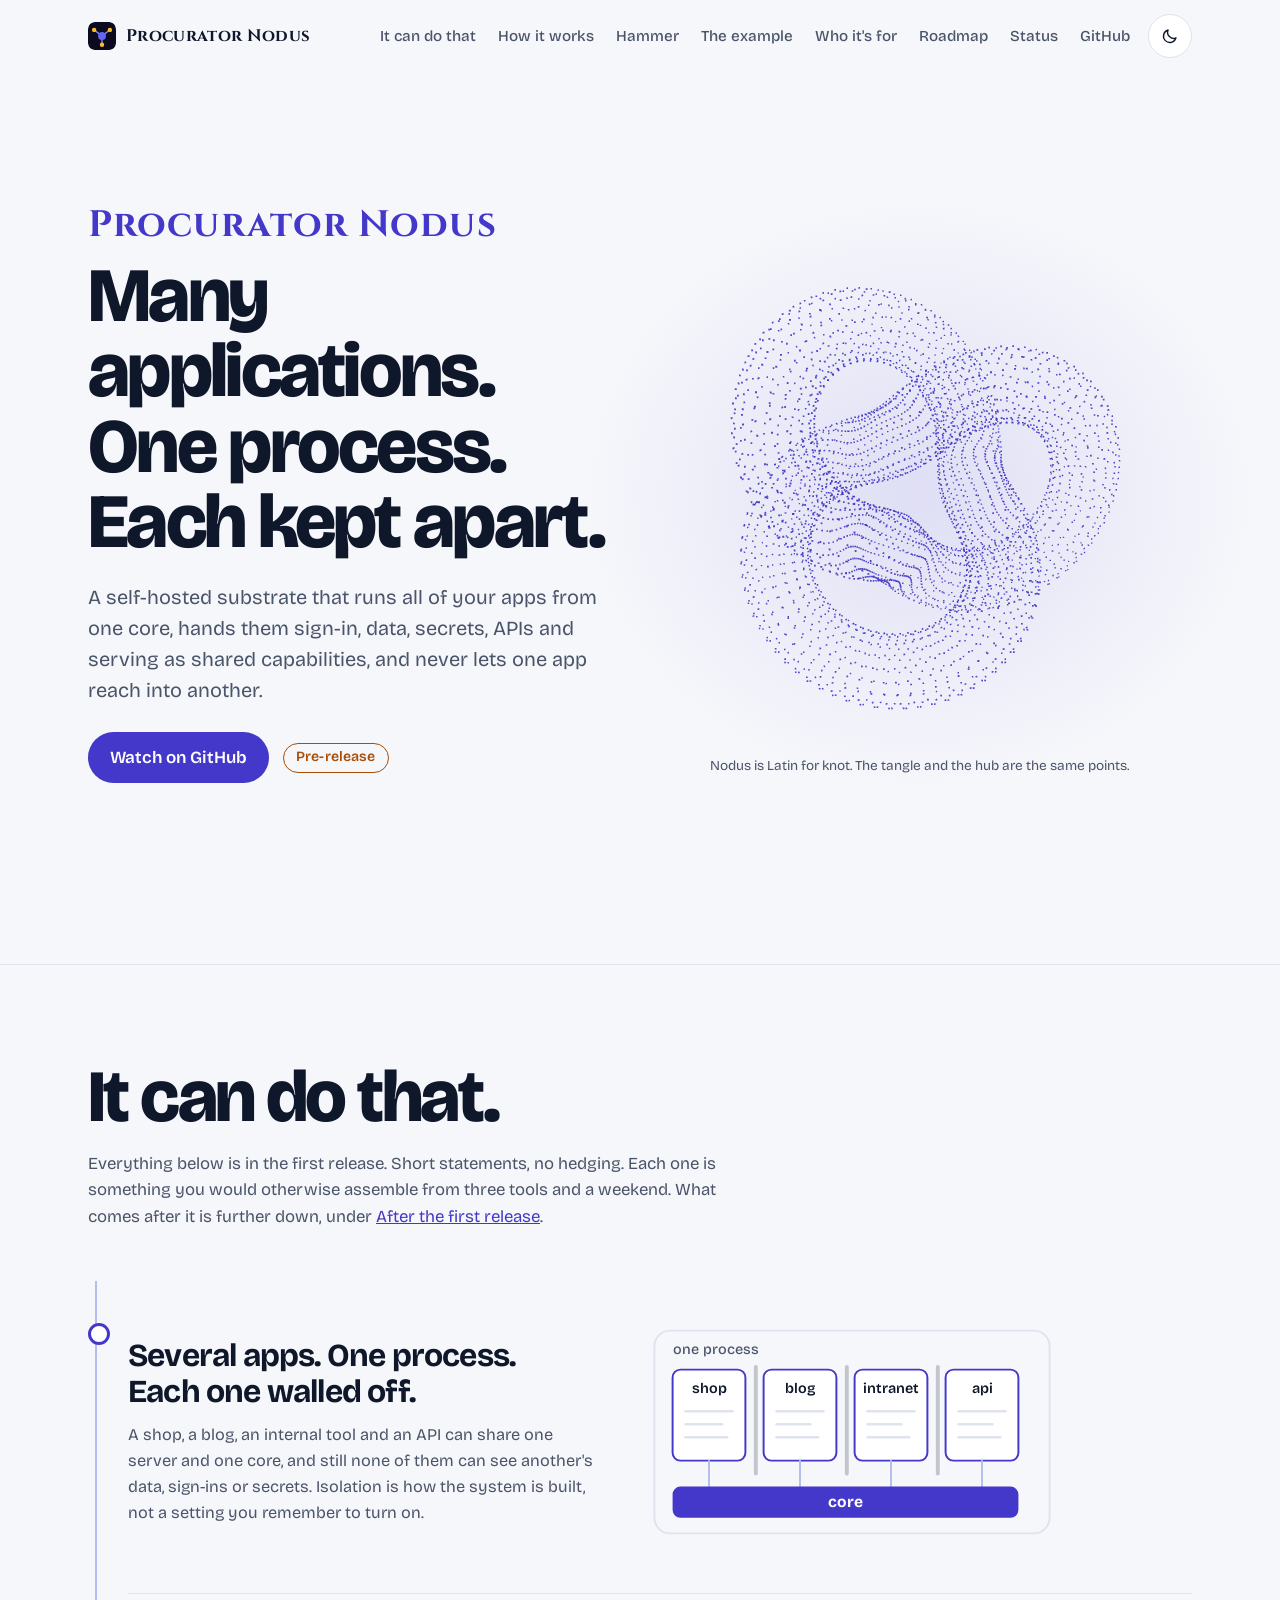
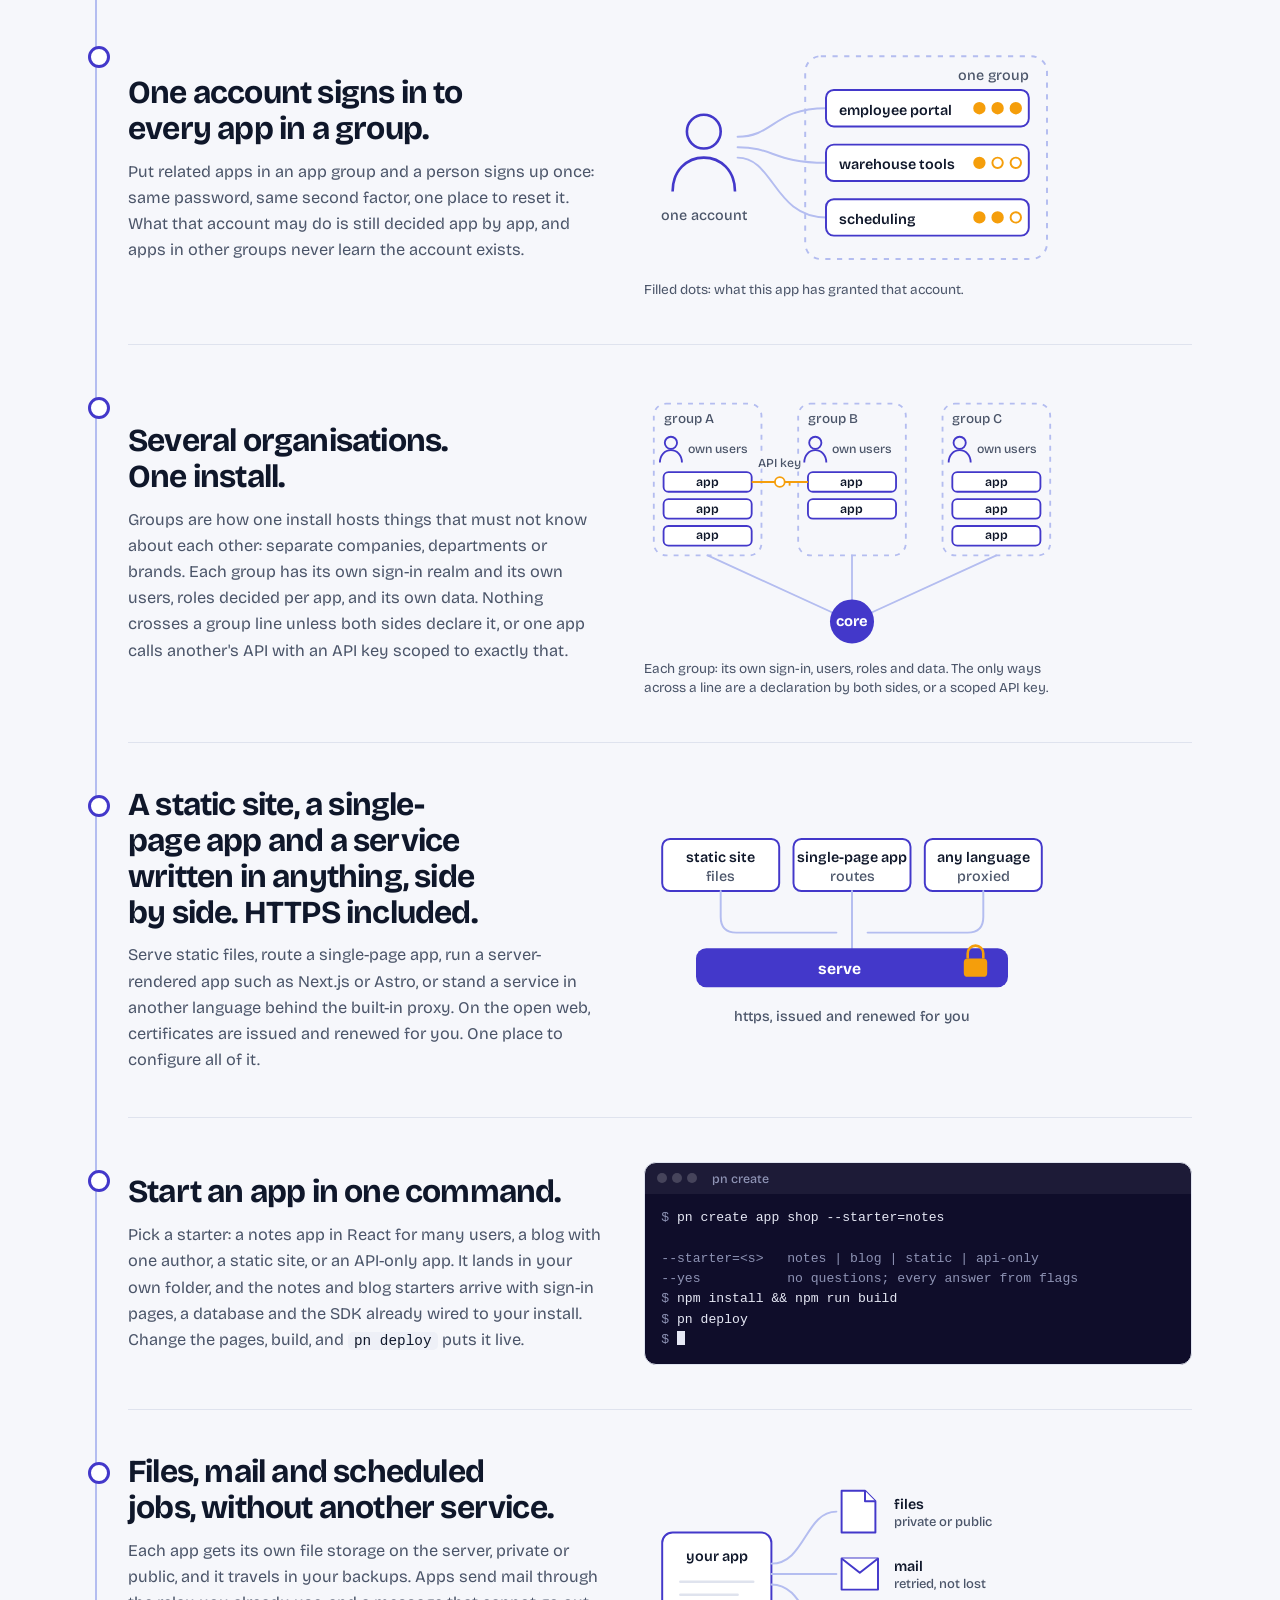
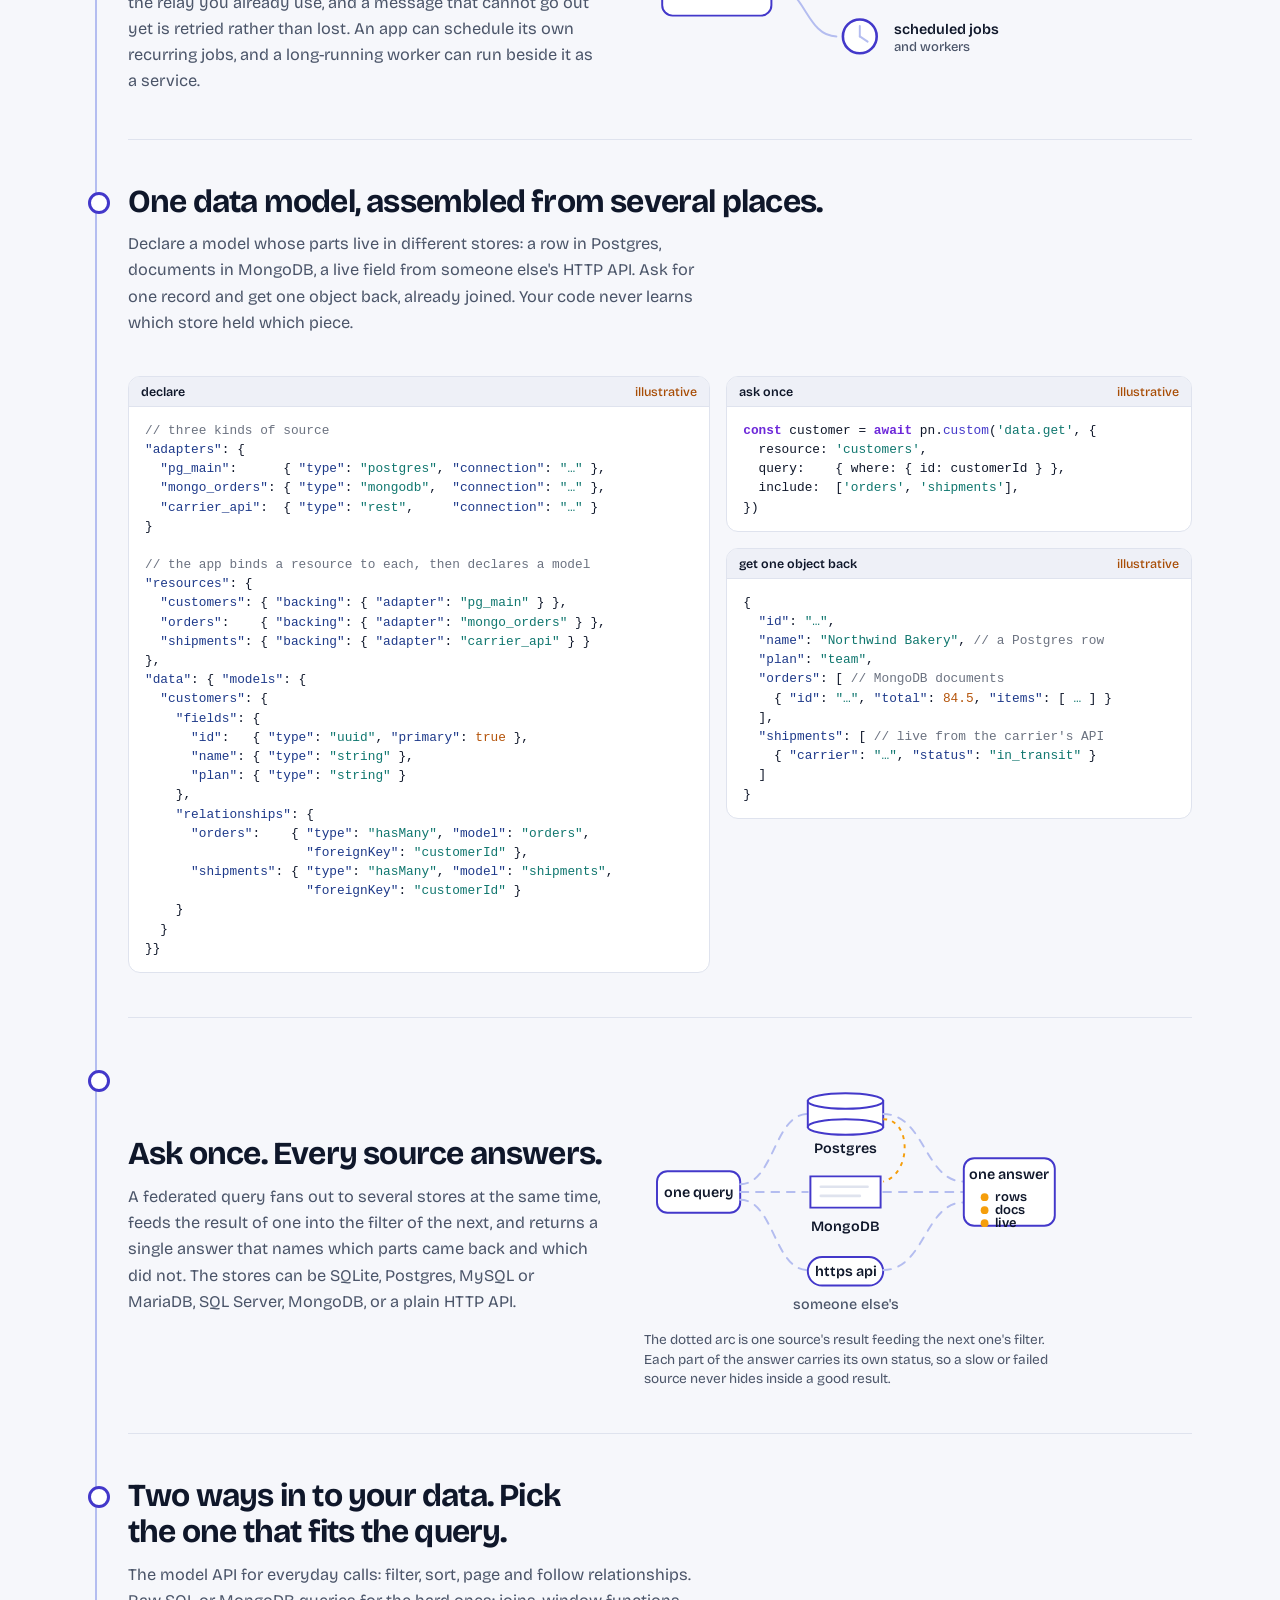
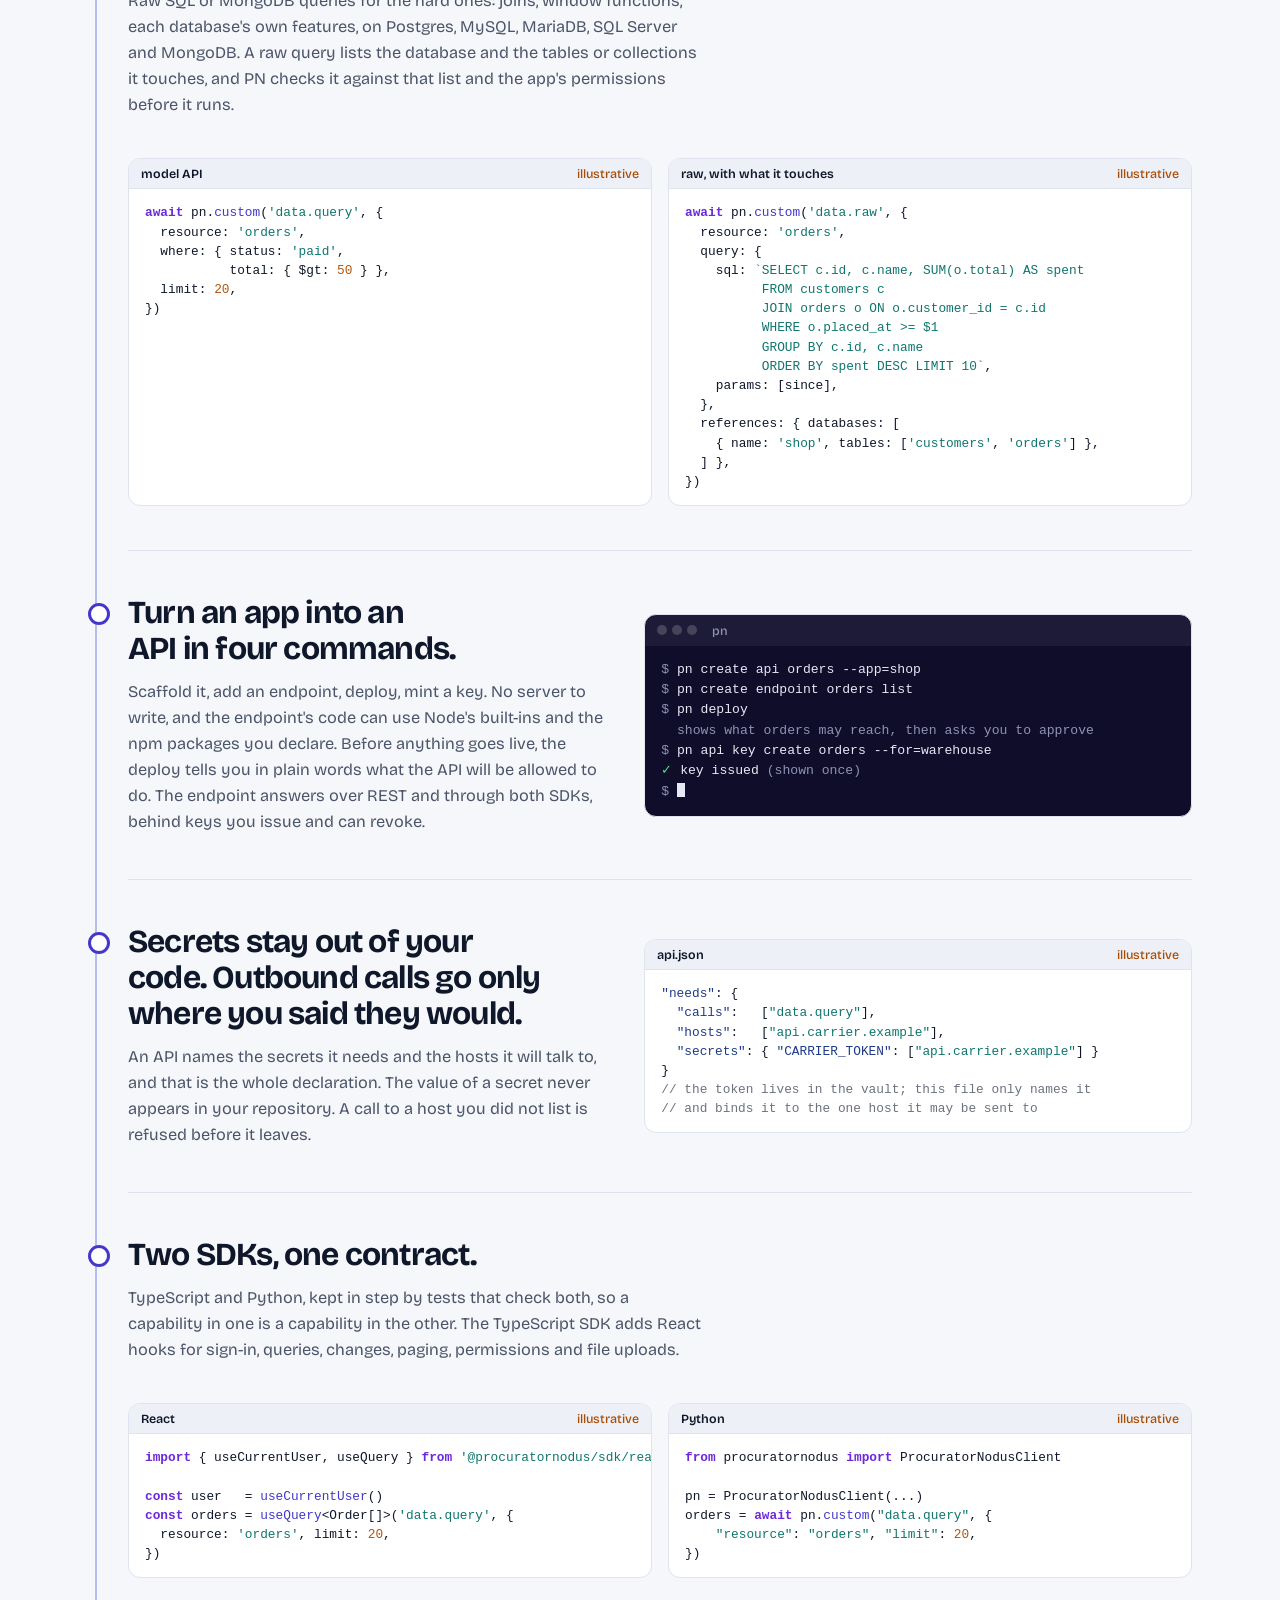
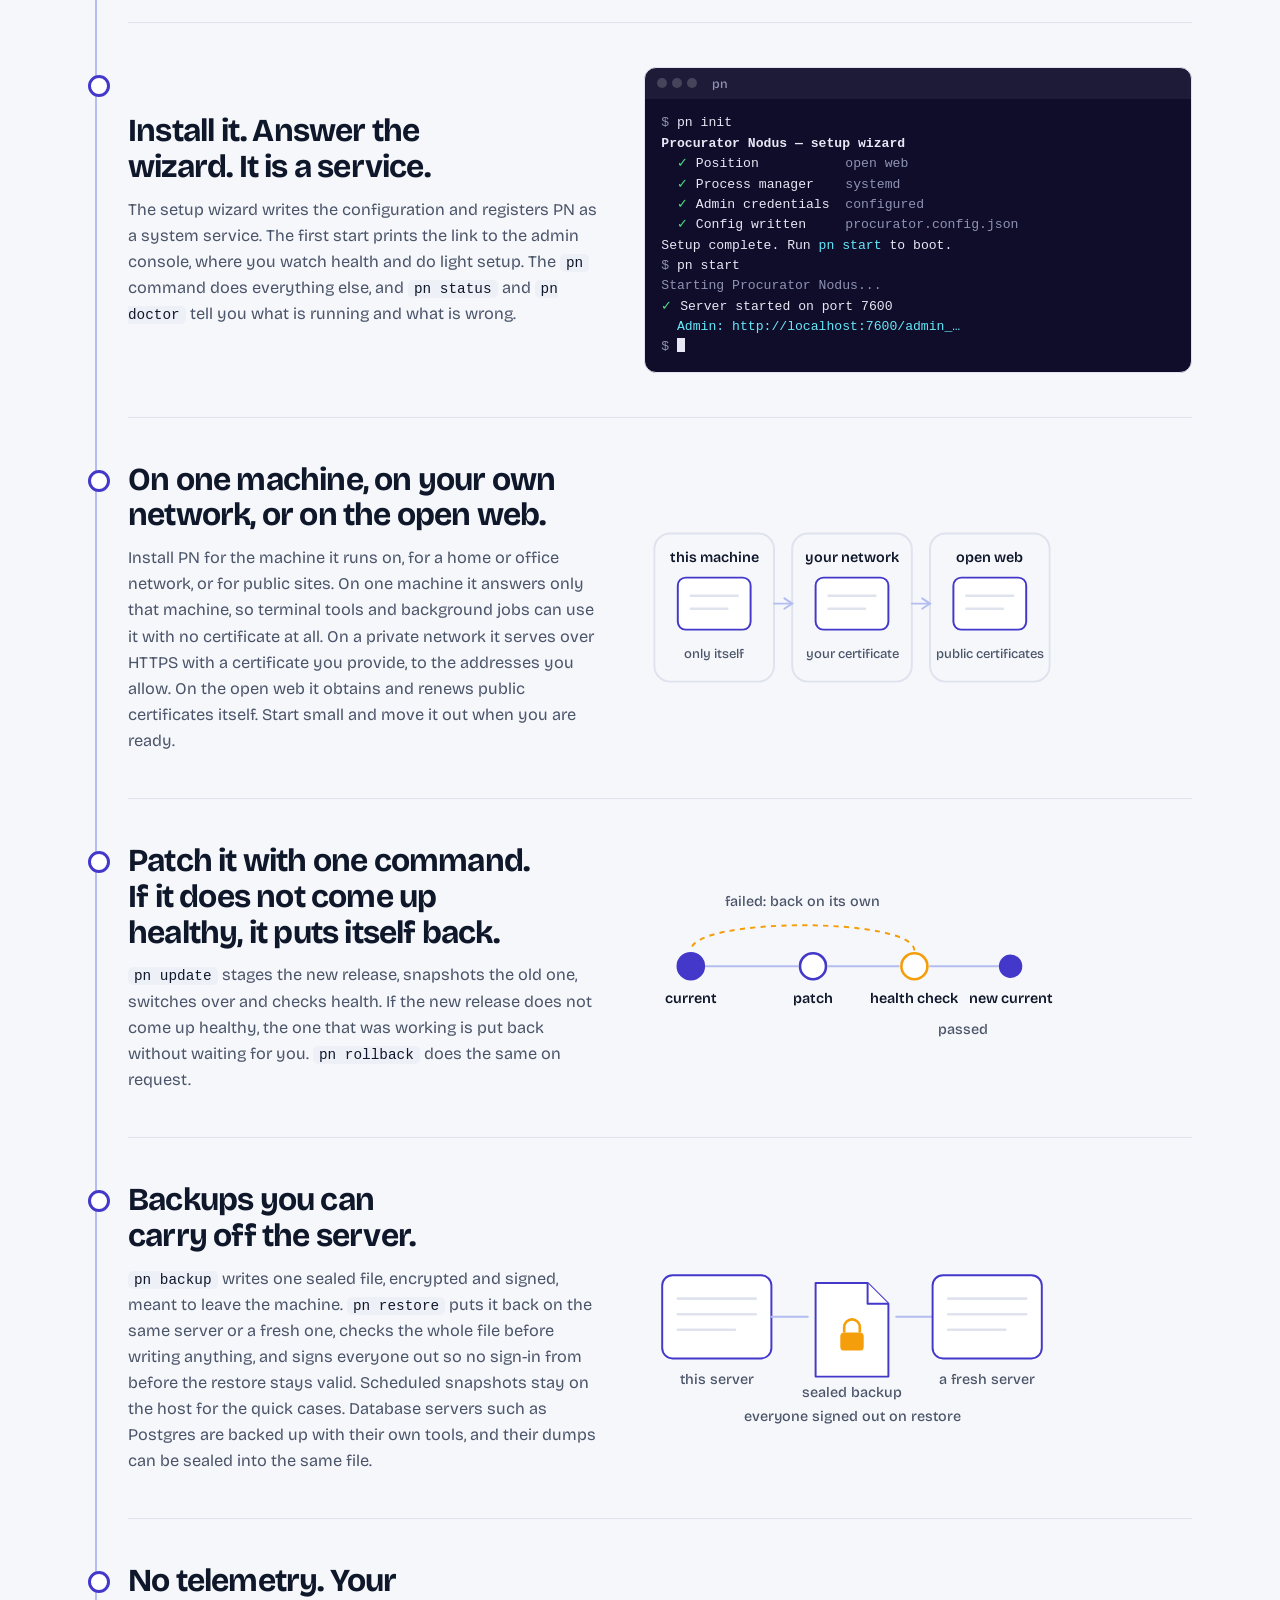
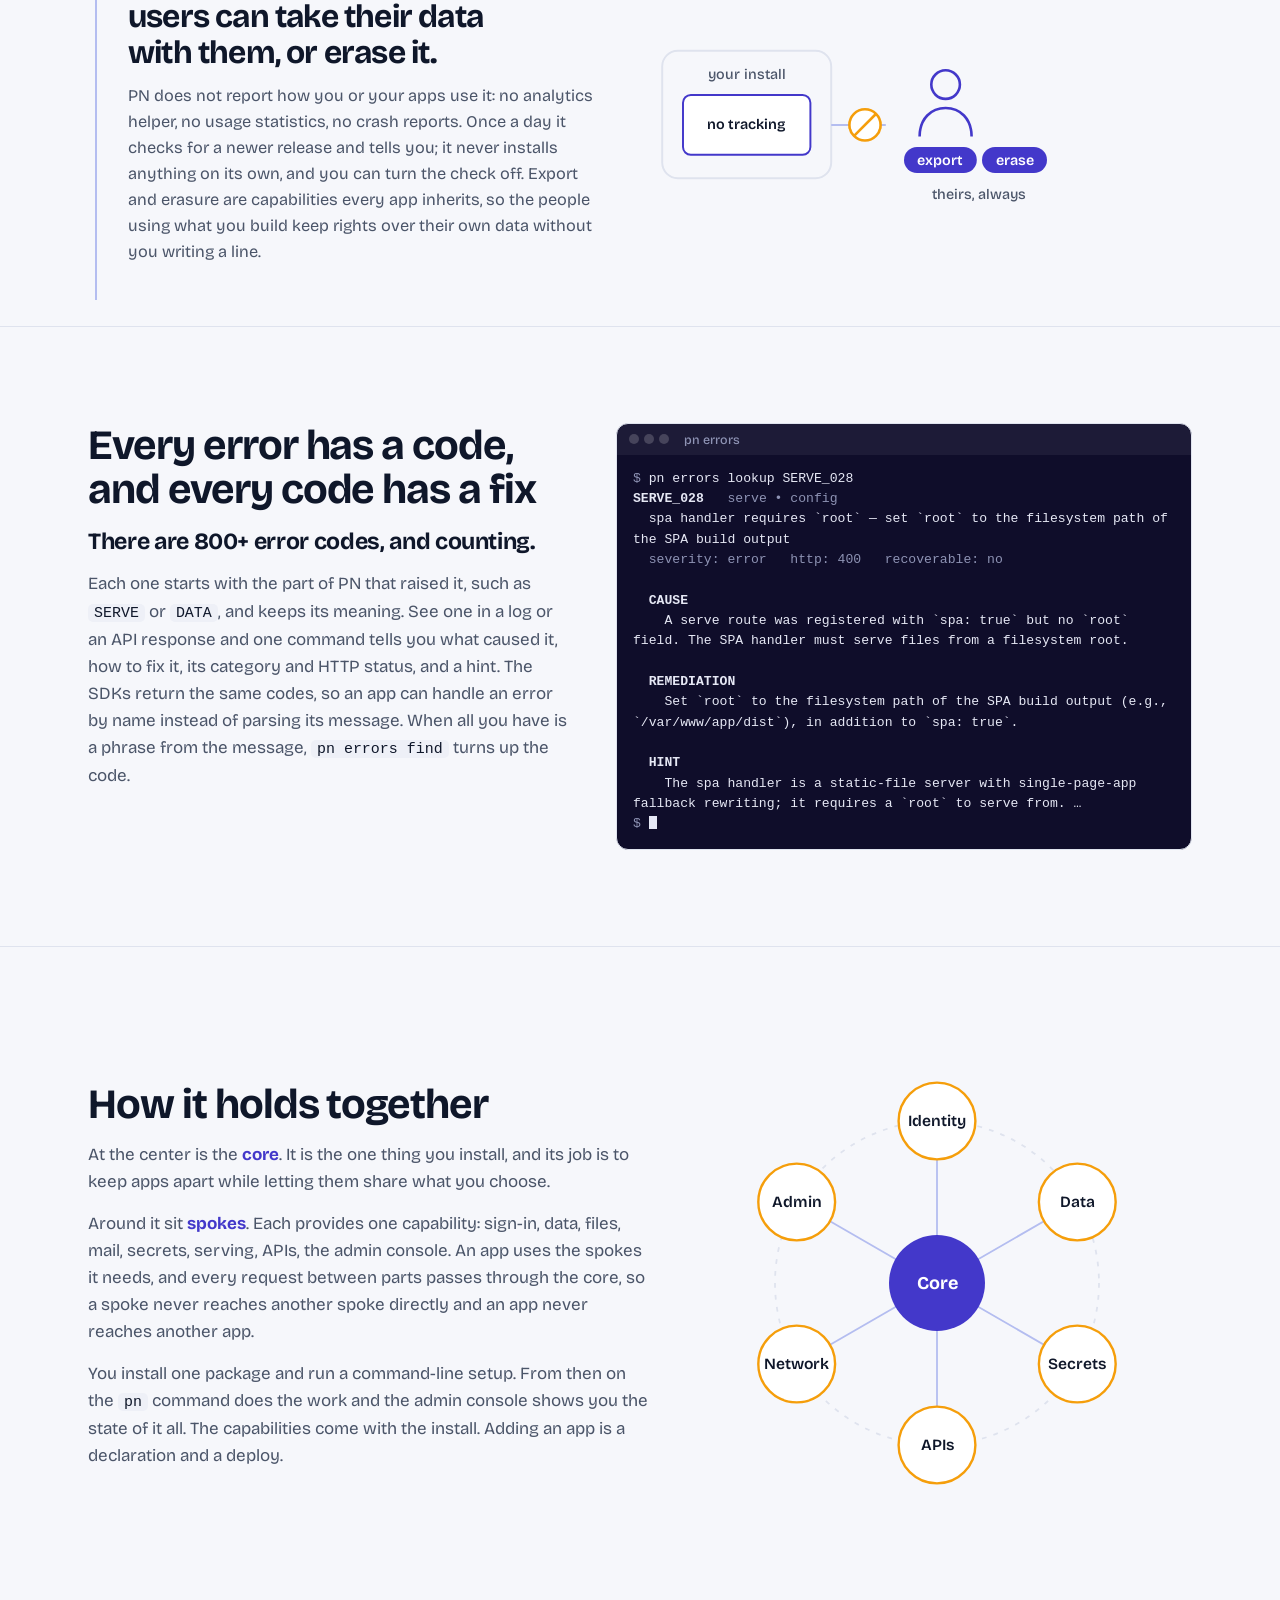
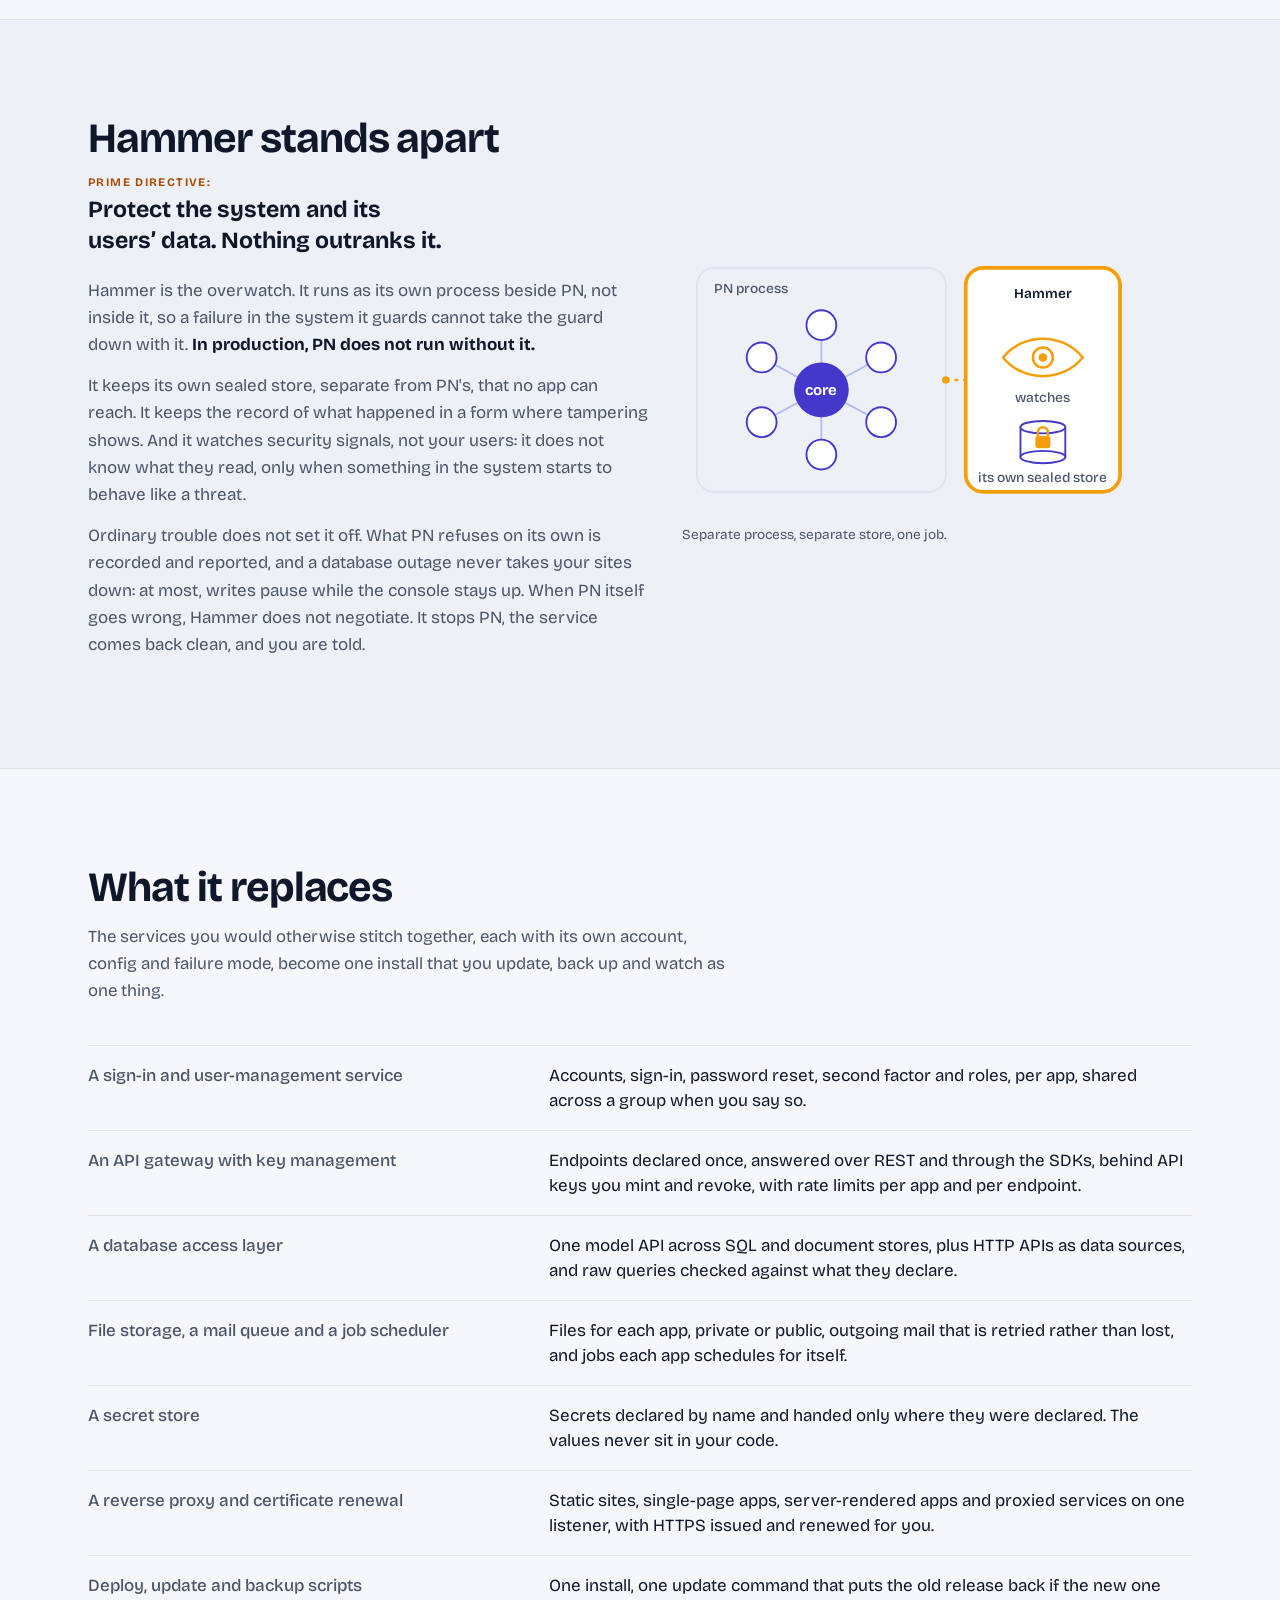
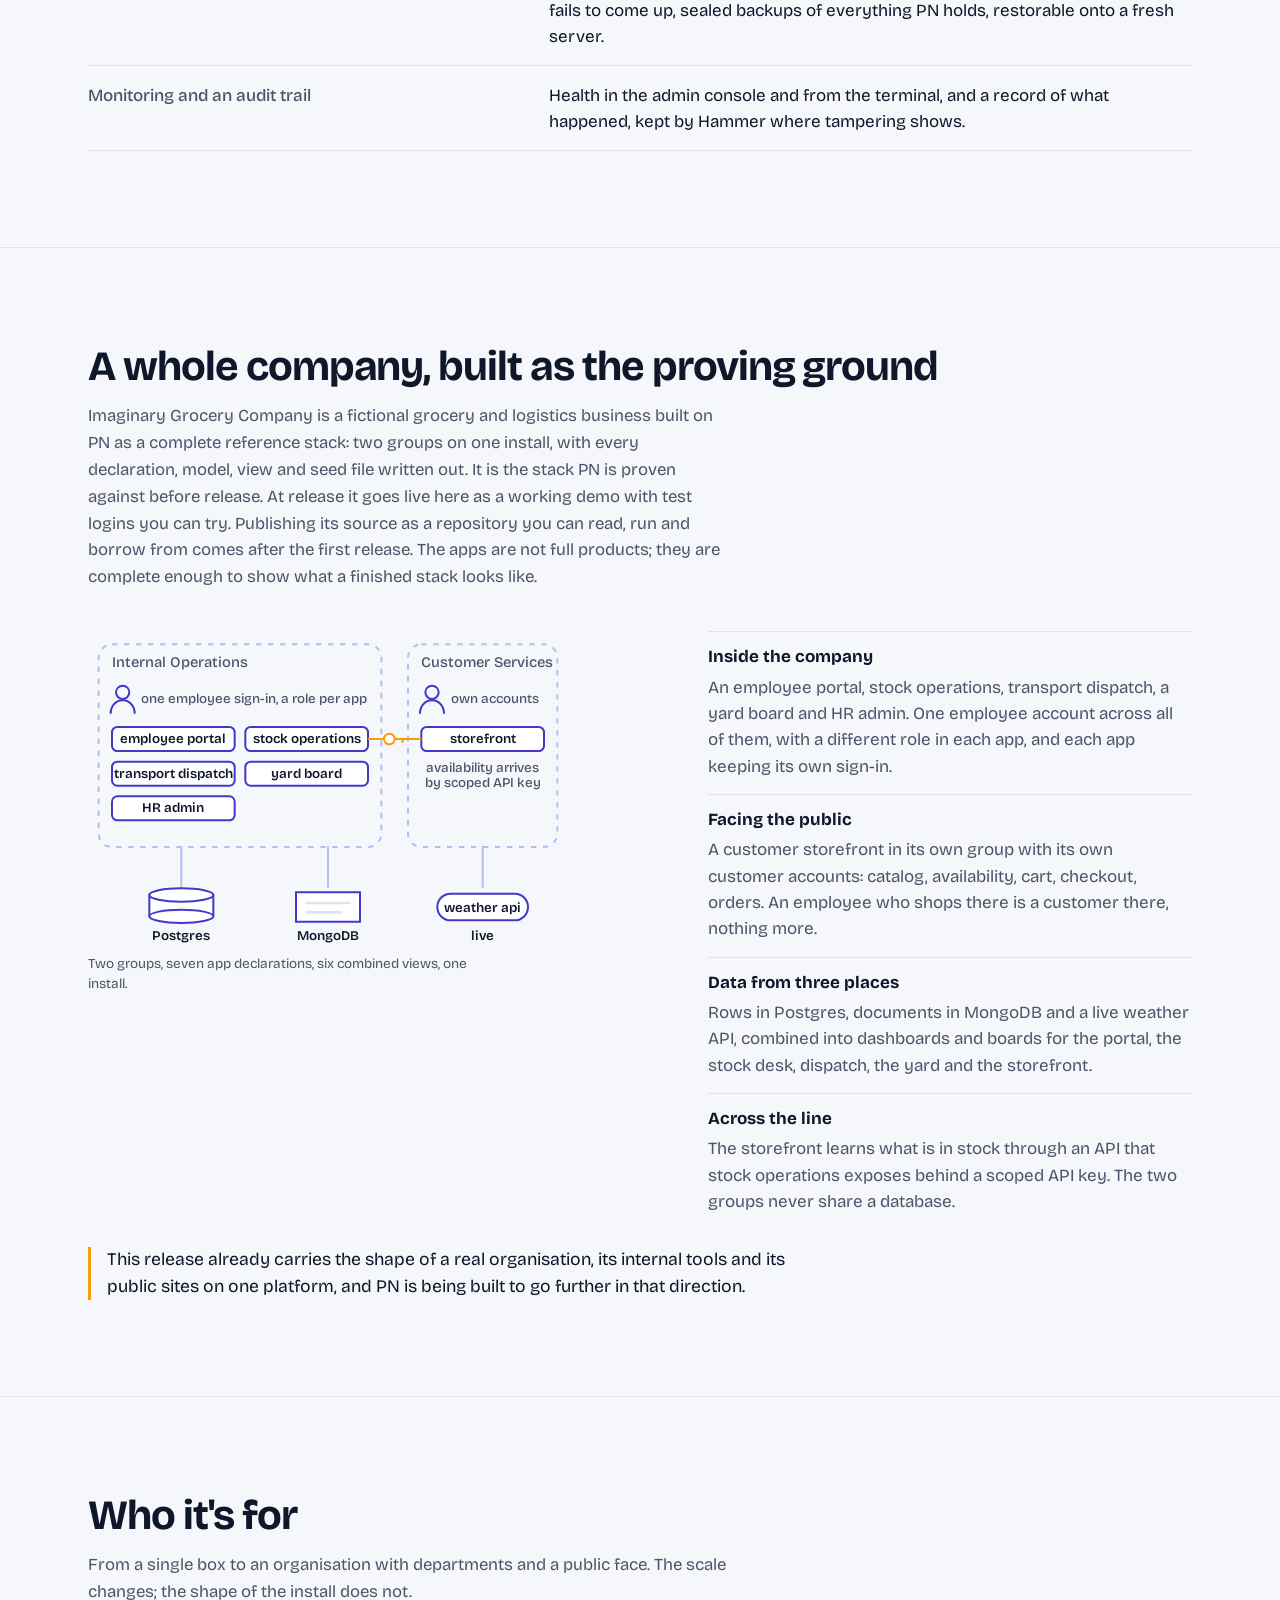
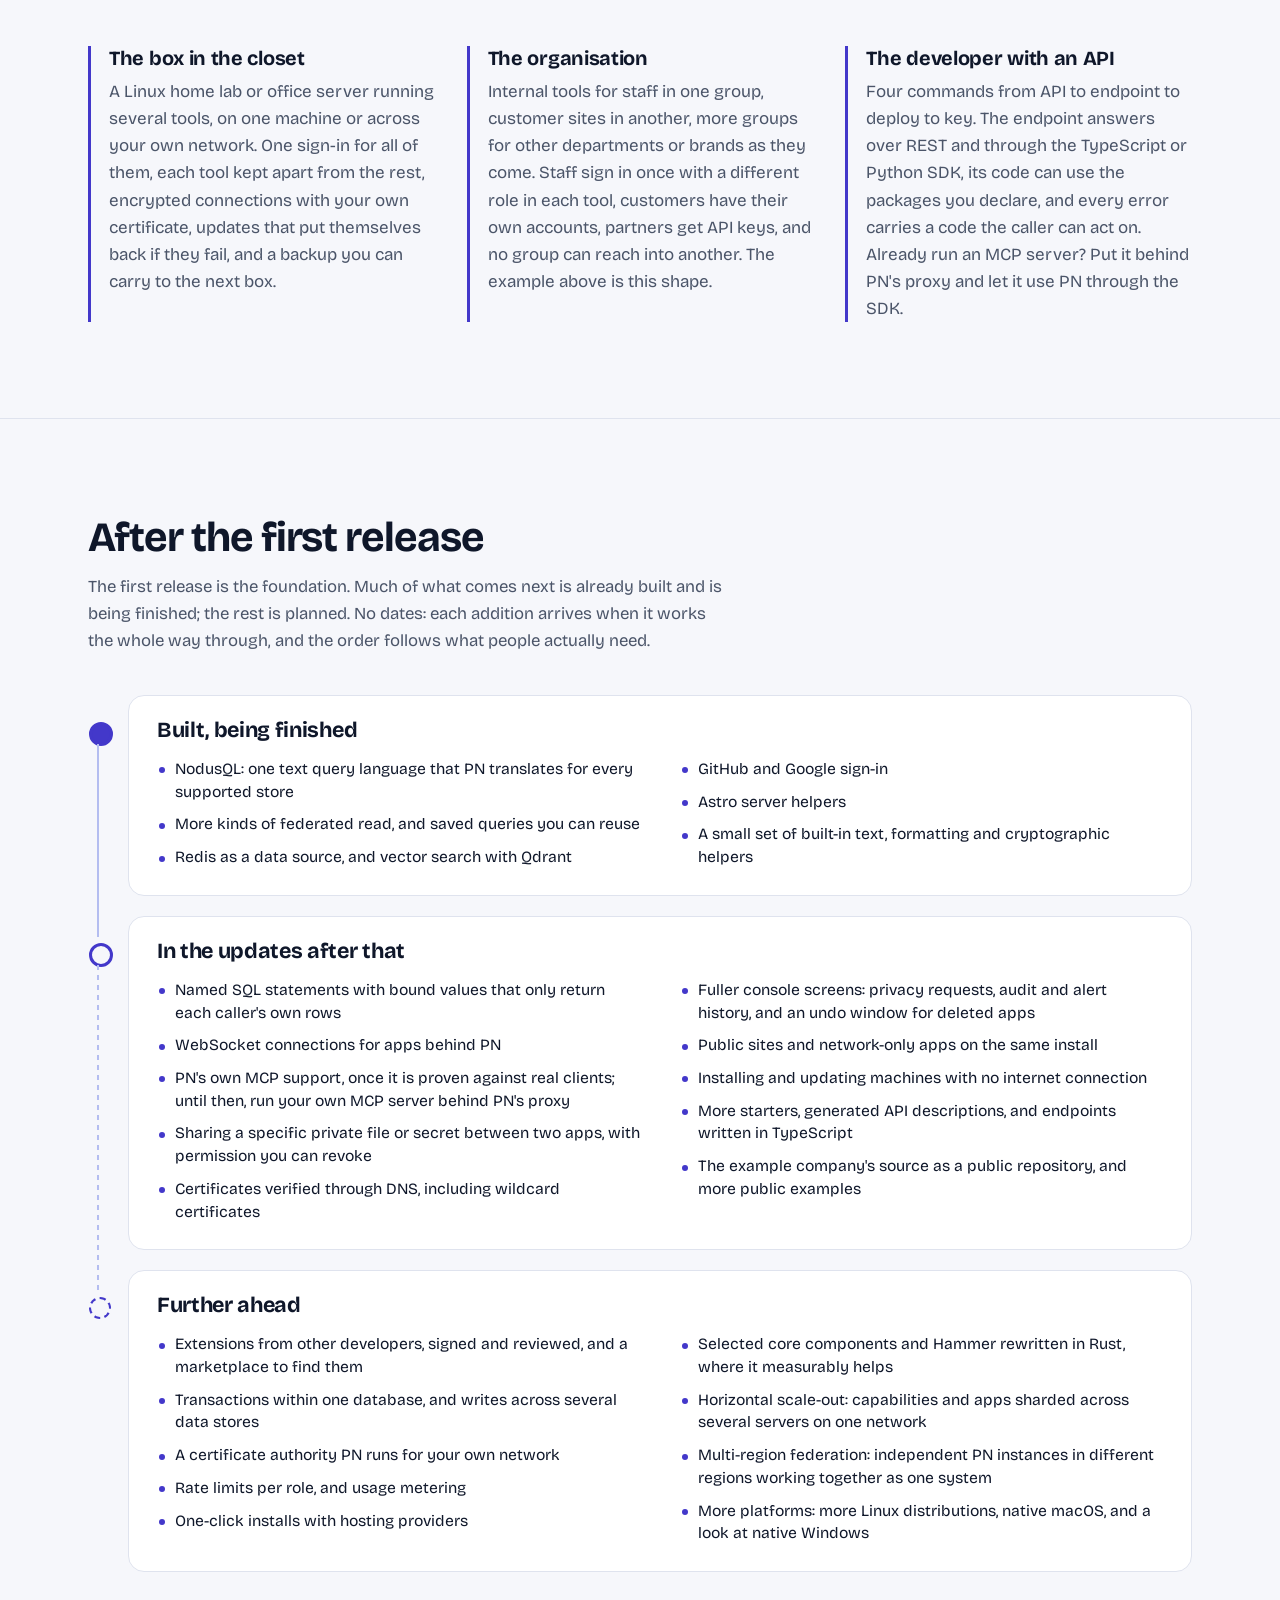
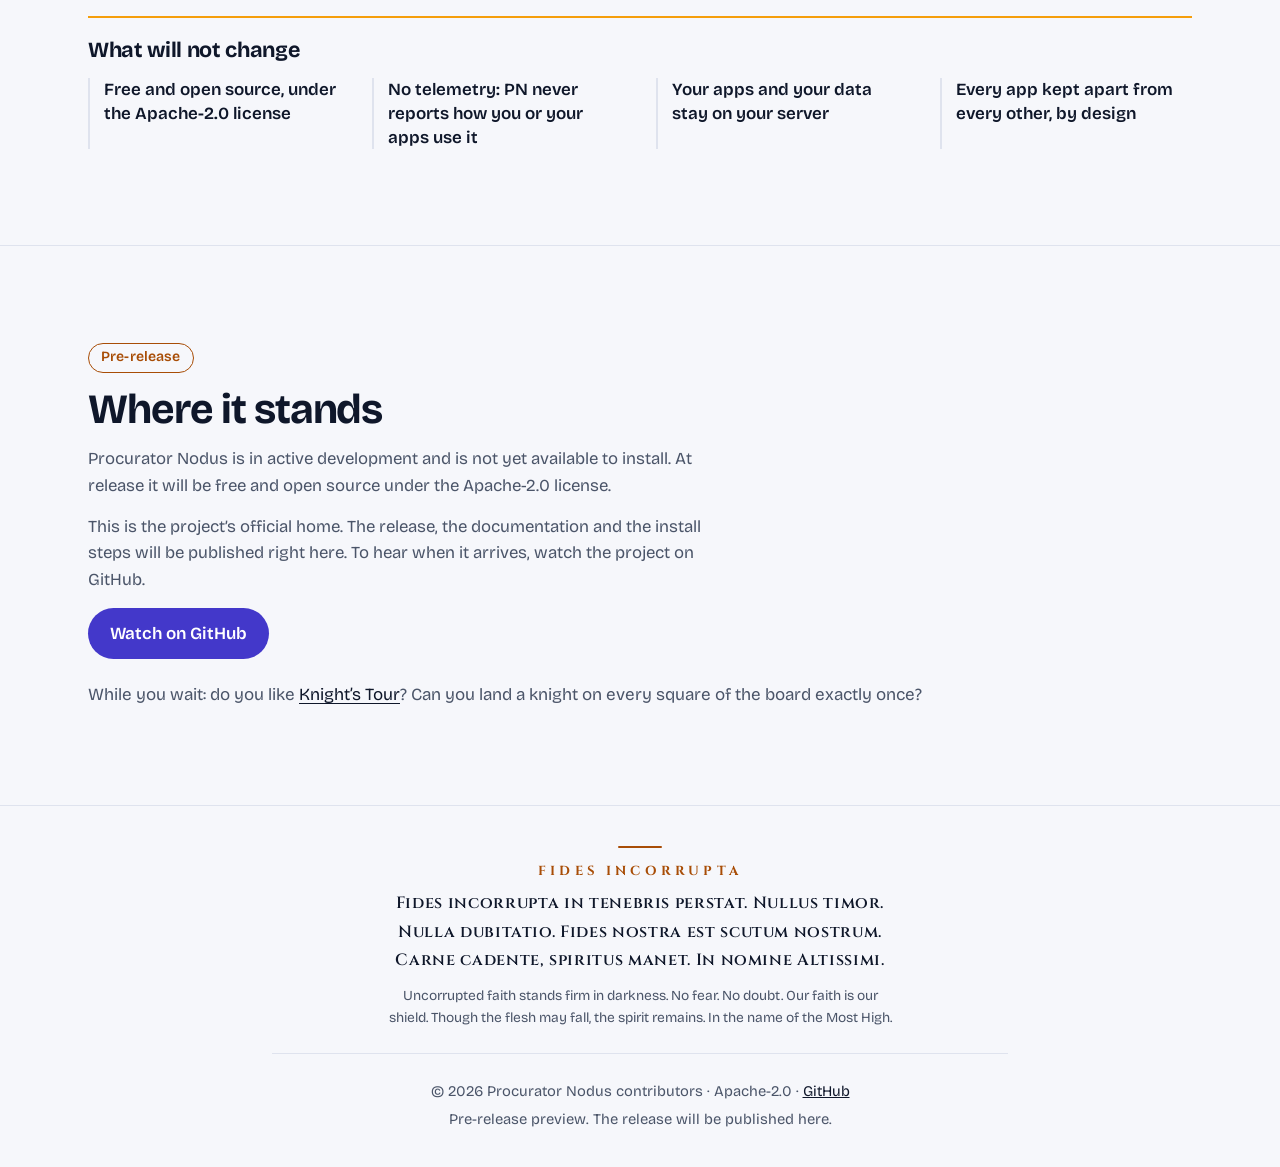
==== commit e608a39e: "site: whole-page review (header, nav, section rhythm, contrast, small fixes) - Header: the row lost " ====
--- a/index.html
+++ b/index.html
@@ -130,7 +130,7 @@
               <g class="group-box"><rect class="group" x="126" y="12" width="88" height="124" rx="10"/><text class="lbl muted" x="134" y="28">group B</text><g class="person sm"><circle cx="140" cy="44" r="5"/><path d="M131 60c0-6 4-10 9-10s9 4 9 10"/></g><text class="lbl tiny muted" x="154" y="52">own users</text><g class="app"><rect x="134" y="68" width="72" height="16" rx="4"/><text class="lbl tiny" x="170" y="79" text-anchor="middle">app</text></g><g class="app"><rect x="134" y="90" width="72" height="16" rx="4"/><text class="lbl tiny" x="170" y="101" text-anchor="middle">app</text></g></g>
               <g class="group-box"><rect class="group" x="244" y="12" width="88" height="124" rx="10"/><text class="lbl muted" x="252" y="28">group C</text><g class="person sm"><circle cx="258" cy="44" r="5"/><path d="M249 60c0-6 4-10 9-10s9 4 9 10"/></g><text class="lbl tiny muted" x="272" y="52">own users</text><g class="app"><rect x="252" y="68" width="72" height="16" rx="4"/><text class="lbl tiny" x="288" y="79" text-anchor="middle">app</text></g><g class="app"><rect x="252" y="90" width="72" height="16" rx="4"/><text class="lbl tiny" x="288" y="101" text-anchor="middle">app</text></g><g class="app"><rect x="252" y="112" width="72" height="16" rx="4"/><text class="lbl tiny" x="288" y="123" text-anchor="middle">app</text></g></g>
               <g class="keylink"><line x1="88" y1="76" x2="134" y2="76"/><circle cx="111" cy="76" r="4"/><line x1="115" y1="76" x2="121" y2="76"/><line x1="119" y1="76" x2="119" y2="79"/></g>
-              <text class="lbl tiny muted" x="111" y="66" text-anchor="middle">API key</text>
+              <text class="lbl tiny muted halo" x="111" y="64" text-anchor="middle">API key</text>
               <g class="ln"><line x1="52" y1="136" x2="170" y2="190"/><line x1="170" y1="136" x2="170" y2="190"/><line x1="288" y1="136" x2="170" y2="190"/></g>
               <circle class="core" cx="170" cy="190" r="18"/>
               <text class="corelbl" x="170" y="194" text-anchor="middle">core</text>
@@ -549,7 +549,7 @@
         <p>Around it sit <strong>spokes</strong>. Each provides one capability: sign-in, data, files, mail, secrets, serving, APIs, the admin console. An app uses the spokes it needs, and every request between parts passes through the core, so a spoke never reaches another spoke directly and an app never reaches another app.</p>
         <p>You install one package and run a command-line setup. From then on the <code>pn</code> command does the work and the admin console shows you the state of it all. The capabilities come with the install. Adding an app is a declaration and a deploy.</p>
       </div>
-      <svg class="diagram" viewBox="0 0 400 400" role="img" aria-labelledby="dt dd"><title id="dt">Core and spokes</title><desc id="dd">A central core connected to six capability spokes: identity, data, secrets, APIs, network and admin.</desc><circle class="ring" cx="200" cy="200" r="135"/><line class="ln" x1="200" y1="200" x2="200.0" y2="65.0"/><line class="ln" x1="200" y1="200" x2="316.9" y2="132.5"/><line class="ln" x1="200" y1="200" x2="316.9" y2="267.5"/><line class="ln" x1="200" y1="200" x2="200.0" y2="335.0"/><line class="ln" x1="200" y1="200" x2="83.1" y2="267.5"/><line class="ln" x1="200" y1="200" x2="83.1" y2="132.5"/><circle class="pulse" r="4" cx="200" cy="200" style="--dx:0.0px;--dy:-135.0px;animation-delay:0.00s"/><circle class="pulse" r="4" cx="200" cy="200" style="--dx:116.9px;--dy:-67.5px;animation-delay:0.55s"/><circle class="pulse" r="4" cx="200" cy="200" style="--dx:116.9px;--dy:67.5px;animation-delay:1.10s"/><circle class="pulse" r="4" cx="200" cy="200" style="--dx:0.0px;--dy:135.0px;animation-delay:1.65s"/><circle class="pulse" r="4" cx="200" cy="200" style="--dx:-116.9px;--dy:67.5px;animation-delay:2.20s"/><circle class="pulse" r="4" cx="200" cy="200" style="--dx:-116.9px;--dy:-67.5px;animation-delay:2.75s"/><circle class="core" cx="200" cy="200" r="40"/><text class="coretxt" x="200" y="205" text-anchor="middle">Core</text><circle class="node" cx="200.0" cy="65.0" r="26"/><text class="lbl" x="200.0" y="69.0">Identity</text><circle class="node" cx="316.9" cy="132.5" r="26"/><text class="lbl" x="316.9" y="136.5">Data</text><circle class="node" cx="316.9" cy="267.5" r="26"/><text class="lbl" x="316.9" y="271.5">Secrets</text><circle class="node" cx="200.0" cy="335.0" r="26"/><text class="lbl" x="200.0" y="339.0">APIs</text><circle class="node" cx="83.1" cy="267.5" r="26"/><text class="lbl" x="83.1" y="271.5">Network</text><circle class="node" cx="83.1" cy="132.5" r="26"/><text class="lbl" x="83.1" y="136.5">Admin</text></svg>
+      <svg class="diagram" viewBox="0 0 400 400" role="img" aria-labelledby="dt dd"><title id="dt">Core and spokes</title><desc id="dd">A central core connected to six capability spokes: identity, data, secrets, APIs, network and admin.</desc><circle class="ring" cx="200" cy="200" r="135"/><line class="ln" x1="200" y1="200" x2="200.0" y2="65.0"/><line class="ln" x1="200" y1="200" x2="316.9" y2="132.5"/><line class="ln" x1="200" y1="200" x2="316.9" y2="267.5"/><line class="ln" x1="200" y1="200" x2="200.0" y2="335.0"/><line class="ln" x1="200" y1="200" x2="83.1" y2="267.5"/><line class="ln" x1="200" y1="200" x2="83.1" y2="132.5"/><circle class="pulse" r="4" cx="200" cy="200" style="--dx:0.0px;--dy:-135.0px;animation-delay:0.00s"/><circle class="pulse" r="4" cx="200" cy="200" style="--dx:116.9px;--dy:-67.5px;animation-delay:0.55s"/><circle class="pulse" r="4" cx="200" cy="200" style="--dx:116.9px;--dy:67.5px;animation-delay:1.10s"/><circle class="pulse" r="4" cx="200" cy="200" style="--dx:0.0px;--dy:135.0px;animation-delay:1.65s"/><circle class="pulse" r="4" cx="200" cy="200" style="--dx:-116.9px;--dy:67.5px;animation-delay:2.20s"/><circle class="pulse" r="4" cx="200" cy="200" style="--dx:-116.9px;--dy:-67.5px;animation-delay:2.75s"/><circle class="core" cx="200" cy="200" r="40"/><text class="coretxt" x="200" y="205" text-anchor="middle">Core</text><circle class="node" cx="200.0" cy="65.0" r="32"/><text class="lbl" x="200.0" y="69.0">Identity</text><circle class="node" cx="316.9" cy="132.5" r="32"/><text class="lbl" x="316.9" y="136.5">Data</text><circle class="node" cx="316.9" cy="267.5" r="32"/><text class="lbl" x="316.9" y="271.5">Secrets</text><circle class="node" cx="200.0" cy="335.0" r="32"/><text class="lbl" x="200.0" y="339.0">APIs</text><circle class="node" cx="83.1" cy="267.5" r="32"/><text class="lbl" x="83.1" y="271.5">Network</text><circle class="node" cx="83.1" cy="132.5" r="32"/><text class="lbl" x="83.1" y="136.5">Admin</text></svg>
     </div>
   </section>
 
@@ -633,7 +633,7 @@
             <text class="lbl tiny" x="70" y="232" text-anchor="middle">Postgres</text>
             <g class="src"><path d="M156 196 h48 v22 h-48z"/><line x1="164" y1="204" x2="196" y2="204"/><line x1="164" y1="211" x2="190" y2="211"/></g>
             <text class="lbl tiny" x="180" y="232" text-anchor="middle">MongoDB</text>
-            <g class="src"><rect x="268" y="197" width="56" height="20" rx="10"/></g>
+            <g class="src"><rect x="262" y="197" width="68" height="20" rx="10"/></g>
             <text class="lbl tiny" x="296" y="211" text-anchor="middle">weather api</text>
             <text class="lbl tiny" x="296" y="232" text-anchor="middle">live</text>
           </svg>
@@ -738,10 +738,9 @@
       <span class="badge">Pre-release</span>
       <h2 id="status-h">Where it stands</h2>
       <p class="intro">Procurator Nodus is in active development and is not yet available to install. At release it will be free and open source under the Apache-2.0 license.</p>
-      <p class="intro">This is the project’s official home. The release, the documentation and the install steps will be published right here.</p>
+      <p class="intro">This is the project’s official home. The release, the documentation and the install steps will be published right here. To hear when it arrives, watch the project on GitHub.</p>
       <div class="actions">
         <a class="btn" href="https://github.com/ProcuratorNodus">Watch on GitHub</a>
-        <span class="small">to hear when it arrives.</span>
       </div>
       <p class="small kt">While you wait: do you like <a href="/knightstour/">Knight&rsquo;s Tour</a>? Can you land a knight on every square of the board exactly once?</p>
     </div>
--- a/styles.css
+++ b/styles.css
@@ -1,8 +1,9 @@
 /* Procurator Nodus · pre-release teaser · tokens first */
 
 :root{
+  --sy:clamp(64px,7.5vw,96px);
   --bg:#f6f7fb;--surface:#ffffff;--elev:#eef0f7;--border:#dfe3ee;--text:#0f172a;--muted:#4b5569;
-  --accent:#4338ca;--accent-2:#6366f1;--accent-fg:#ffffff;--amber:#b45309;--amber-fill:#f59e0b;--line:#b4bdf0;
+  --accent:#4338ca;--accent-2:#6366f1;--accent-fg:#ffffff;--amber:#a84d06;--amber-fill:#f59e0b;--line:#b4bdf0;
   --knot-a:#2f23a8;--knot-b:#4338ca;--knot-warm:#e07400;--still-ink:#2f23a8;--glow:rgba(67,56,202,.13);
   --term-bg:#0f0d2a;--term-fg:#e6e8f5;--term-dim:#8e93b4;--term-ok:#4ade80;--term-cy:#67e8f9;
   --code-k:#1e3a8a;--code-s:#0f766e;--code-c:#6b7280;--code-n:#b45309;--code-k2:#6d28d9;--code-f:#4338ca;
@@ -42,6 +43,7 @@
 .skip:focus{top:12px}
 .wrap{max-width:72rem;margin:0 auto;padding:0 16px}
 h2{font-size:clamp(1.8rem,4.5vw,2.6rem);letter-spacing:-.025em;line-height:1.08;margin:0 0 14px;font-weight:700}
+h2,h3{text-wrap:balance}
 .intro{color:var(--muted);max-width:40rem;margin:0 0 40px;font-size:1.05rem}
 .btn{display:inline-block;padding:12px 22px;border-radius:999px;background:var(--accent);color:var(--accent-fg);font-weight:600;text-decoration:none}
 .btn:hover{filter:brightness(1.08)}
@@ -51,7 +53,8 @@
 .small{color:var(--muted)}
 
 /* ── header ── */
-.top-row{display:flex;align-items:center;justify-content:space-between;gap:16px;padding:18px 0}
+.top-row{display:flex;align-items:center;justify-content:space-between;gap:16px}
+.top .top-row{padding-top:14px;padding-bottom:14px}
 .brand{display:flex;align-items:center;gap:10px;color:var(--text);text-decoration:none}
 .brand img{width:28px;height:28px;border-radius:7px}
 .brand span{font-family:var(--brand);font-weight:700;font-size:1.05rem;letter-spacing:.02em}
@@ -104,7 +107,7 @@
 .knot-note{position:absolute;left:0;right:0;bottom:-4px;margin:0;text-align:center;font-size:.85rem;color:var(--muted)}
 
 /* ── it can do that ── */
-.can{padding:72px 0 16px;border-top:1px solid var(--border)}
+.can{padding:var(--sy) 0 16px;border-top:1px solid var(--border)}
 .big{font-size:clamp(2.4rem,8vw,4.6rem);font-weight:800;letter-spacing:-.035em;line-height:1;margin:0 0 16px;font-variation-settings:'opsz' 96}
 .say h3{overflow-wrap:anywhere}
 .ledger{list-style:none;margin:0;padding:0;position:relative}
@@ -122,6 +125,7 @@
 .vg .lbl{fill:var(--text);font:600 11px var(--font)}
 .vg .lbl.muted{fill:var(--muted);font-weight:500}
 .vg .lbl.tiny{font-size:10px}
+.vg .lbl.halo{paint-order:stroke;stroke:var(--bg);stroke-width:4px;stroke-linejoin:round}
 .vg .app rect{fill:var(--surface);stroke:var(--accent);stroke-width:1.5}
 .vg .app line{stroke:var(--border);stroke-width:2;stroke-linecap:round}
 .vg .walls line{stroke:var(--text);stroke-width:3;stroke-linecap:round;opacity:.22}
@@ -188,7 +192,7 @@
 .code,.term{min-width:0;max-width:100%}
 
 /* ── bands: errors · hammer · replaces · who ── */
-.band{padding:72px 0;border-top:1px solid var(--border)}
+.band{padding:var(--sy) 0;border-top:1px solid var(--border)}
 .band p{color:var(--muted);max-width:36rem;margin:0 0 14px;line-height:1.6}
 .band .intro{max-width:40rem;margin-bottom:40px}
 .errors-grid{display:grid;gap:28px;align-items:start}
@@ -210,7 +214,7 @@
 .swap li{display:grid;gap:4px;padding:16px 0;border-top:1px solid var(--border)}
 .swap li:last-child{border-bottom:1px solid var(--border)}
 .swap .was{color:var(--muted);font-weight:500}
-.swap .now{color:var(--text);line-height:1.5}
+.swap .now{color:var(--text);line-height:1.5;max-width:40rem}
 .vg .person.sm circle,.vg .person.sm path{stroke-width:1.5}
 .vg .keylink line{stroke:var(--amber-fill);stroke-width:1.5}
 .vg .keylink circle{fill:var(--surface);stroke:var(--amber-fill);stroke-width:1.5}
@@ -223,7 +227,7 @@
 .who-grid{display:grid;gap:24px}
 .who-grid article{border-left:3px solid var(--accent);padding-left:18px}
 .who-grid h3{margin:0 0 8px;font-size:1.25rem;letter-spacing:-.015em;line-height:1.2}
-.who-grid p{margin:0;max-width:none}
+.who-grid p{margin:0;max-width:40rem}
 
 /* ── roadmap: three stages on one track, nearest first · then what stays ── */
 /* marker: filled = built, ring = next updates, dashed ring = further ahead;
@@ -246,7 +250,7 @@
 .keep li{padding-left:14px;border-left:2px solid var(--border);color:var(--text);font-weight:600;line-height:1.4}
 
 /* ── how ── */
-.how{padding:72px 0;border-top:1px solid var(--border)}
+.how{padding:var(--sy) 0;border-top:1px solid var(--border)}
 .how-grid{display:grid;gap:32px}
 .how p{color:var(--muted);max-width:36rem;margin:0 0 14px;line-height:1.6}
 .how strong{color:var(--accent)}
@@ -262,7 +266,7 @@
 @keyframes go{0%{opacity:0;transform:translate(0,0)}15%{opacity:1}85%{opacity:1}100%{opacity:0;transform:translate(var(--dx),var(--dy))}}
 
 /* ── status · footer ── */
-.status{padding:64px 0 80px;border-top:1px solid var(--border)}
+.status{padding:var(--sy) 0;border-top:1px solid var(--border)}
 .badge{margin-bottom:14px}
 .status .intro{margin:0 0 14px}
 .status .kt{margin:22px 0 0}
@@ -285,20 +289,28 @@
   .stage{padding:22px 28px 26px}
   .stage ul{columns:2;column-gap:40px}
 }
-@media (max-width:59.99rem){
+@media (max-width:69.99rem){
   html:not(.js) .top-row{flex-wrap:wrap}
   .brand span{font-size:.95rem;white-space:nowrap}
   .top nav{flex-wrap:nowrap;gap:10px}
   .js .menu-btn{display:inline-flex;width:44px;padding:0;justify-content:center}
   .js .menu-btn span{position:absolute;width:1px;height:1px;overflow:hidden;clip:rect(0 0 0 0);white-space:nowrap}
-  .js .menu{display:none;position:absolute;left:0;right:0;top:calc(100% + 2px);flex-direction:column;align-items:stretch;gap:0;background:var(--surface);border:1px solid var(--border);border-radius:14px;padding:8px;z-index:20;box-shadow:0 14px 36px rgba(12,10,31,.16)}
-  .js .nav.open .menu{display:flex}
-  .js .menu a{display:block;padding:12px 14px;border-radius:10px;font-size:1.05rem;color:var(--text)}
-  .js .menu a:hover{background:var(--elev)}
+  .js .menu-btn ~ .menu{display:none;position:absolute;left:auto;right:16px;width:min(20rem,calc(100% - 32px));top:calc(100% - 6px);flex-direction:column;align-items:stretch;gap:0;background:var(--surface);border:1px solid var(--border);border-radius:14px;padding:8px;z-index:20;box-shadow:0 14px 36px rgba(12,10,31,.16)}
+  .js .nav.open .menu-btn ~ .menu{display:flex}
+  .js .menu-btn ~ .menu a{display:block;padding:12px 14px;border-radius:10px;font-size:1.05rem;color:var(--text)}
+  .js .menu-btn ~ .menu a:hover{background:var(--elev)}
+}
+/* a short nav with no menu button (the 404 page) stays inline; on the narrowest phones the footer carries the link */
+@media (max-width:22.4rem){
+  .menu-plain{display:none}
+}
+@media (min-width:40rem) and (max-width:69.99rem){
+  .js .menu-btn ~ .menu{right:24px;width:min(20rem,calc(100% - 48px))}
 }
 @media (min-width:56rem){
   .hero{padding:8px 0 56px}
-  .hero-grid{grid-template-columns:minmax(0,1fr) minmax(0,1.05fr);gap:40px;align-items:center;min-height:calc(100vh - 84px)}
+  .hero-grid{grid-template-columns:minmax(0,1fr) minmax(0,1.05fr);gap:40px;align-items:center;min-height:calc(100vh - 72px)}
+  .statement{font-size:clamp(2.2rem,6.2vw,4.8rem)}
   .knot{order:0;height:clamp(480px,62vh,680px)}
   .ledger{padding-left:40px}
   .ledger::before{content:'';position:absolute;left:7px;top:10px;bottom:10px;width:2px;background:var(--line)}
@@ -307,7 +319,7 @@
   .row.wide{grid-template-columns:1fr;align-items:start}
   .how-grid{grid-template-columns:minmax(0,1.1fr) minmax(0,1fr);align-items:center}
   .codepair{grid-template-columns:minmax(0,1fr) minmax(0,1fr)}
-  .errors-grid{grid-template-columns:minmax(0,1fr) minmax(0,1.4fr);gap:40px}
+  .errors-grid{grid-template-columns:minmax(0,1fr) minmax(0,1.2fr);gap:48px}
   .hammer-grid{grid-template-columns:minmax(0,1.1fr) minmax(0,1fr)}
   .swap li{grid-template-columns:minmax(0,1fr) minmax(0,1.5fr);gap:32px;align-items:baseline}
   .who-grid{grid-template-columns:repeat(3,minmax(0,1fr));gap:32px}
@@ -326,7 +338,7 @@
   .diagram .pulse{display:none}
   .vg .fan path.on,.vg .merge path.on,.cur.on{animation:none}
 }
-.directive{display:flex;flex-wrap:wrap;align-items:baseline;gap:.3rem .7rem;margin:0 0 22px;font-size:clamp(1.15rem,2.6vw,1.45rem);font-weight:700;line-height:1.3;color:var(--text);text-wrap:balance}
+.band .directive{max-width:none;display:flex;flex-wrap:wrap;align-items:baseline;gap:.3rem .7rem;margin:0 0 22px;font-size:clamp(1.15rem,2.6vw,1.45rem);font-weight:700;line-height:1.3;color:var(--text);text-wrap:balance}
 .directive span{font-size:.72rem;font-weight:700;letter-spacing:.12em;text-transform:uppercase;color:var(--amber)}
 .motto{max-width:46rem;margin:0 auto 26px;padding-bottom:24px;border-bottom:1px solid var(--border);text-align:center}
 .motto::before{content:"";display:block;width:44px;height:2px;margin:0 auto 16px;border-radius:2px;background:var(--amber)}
